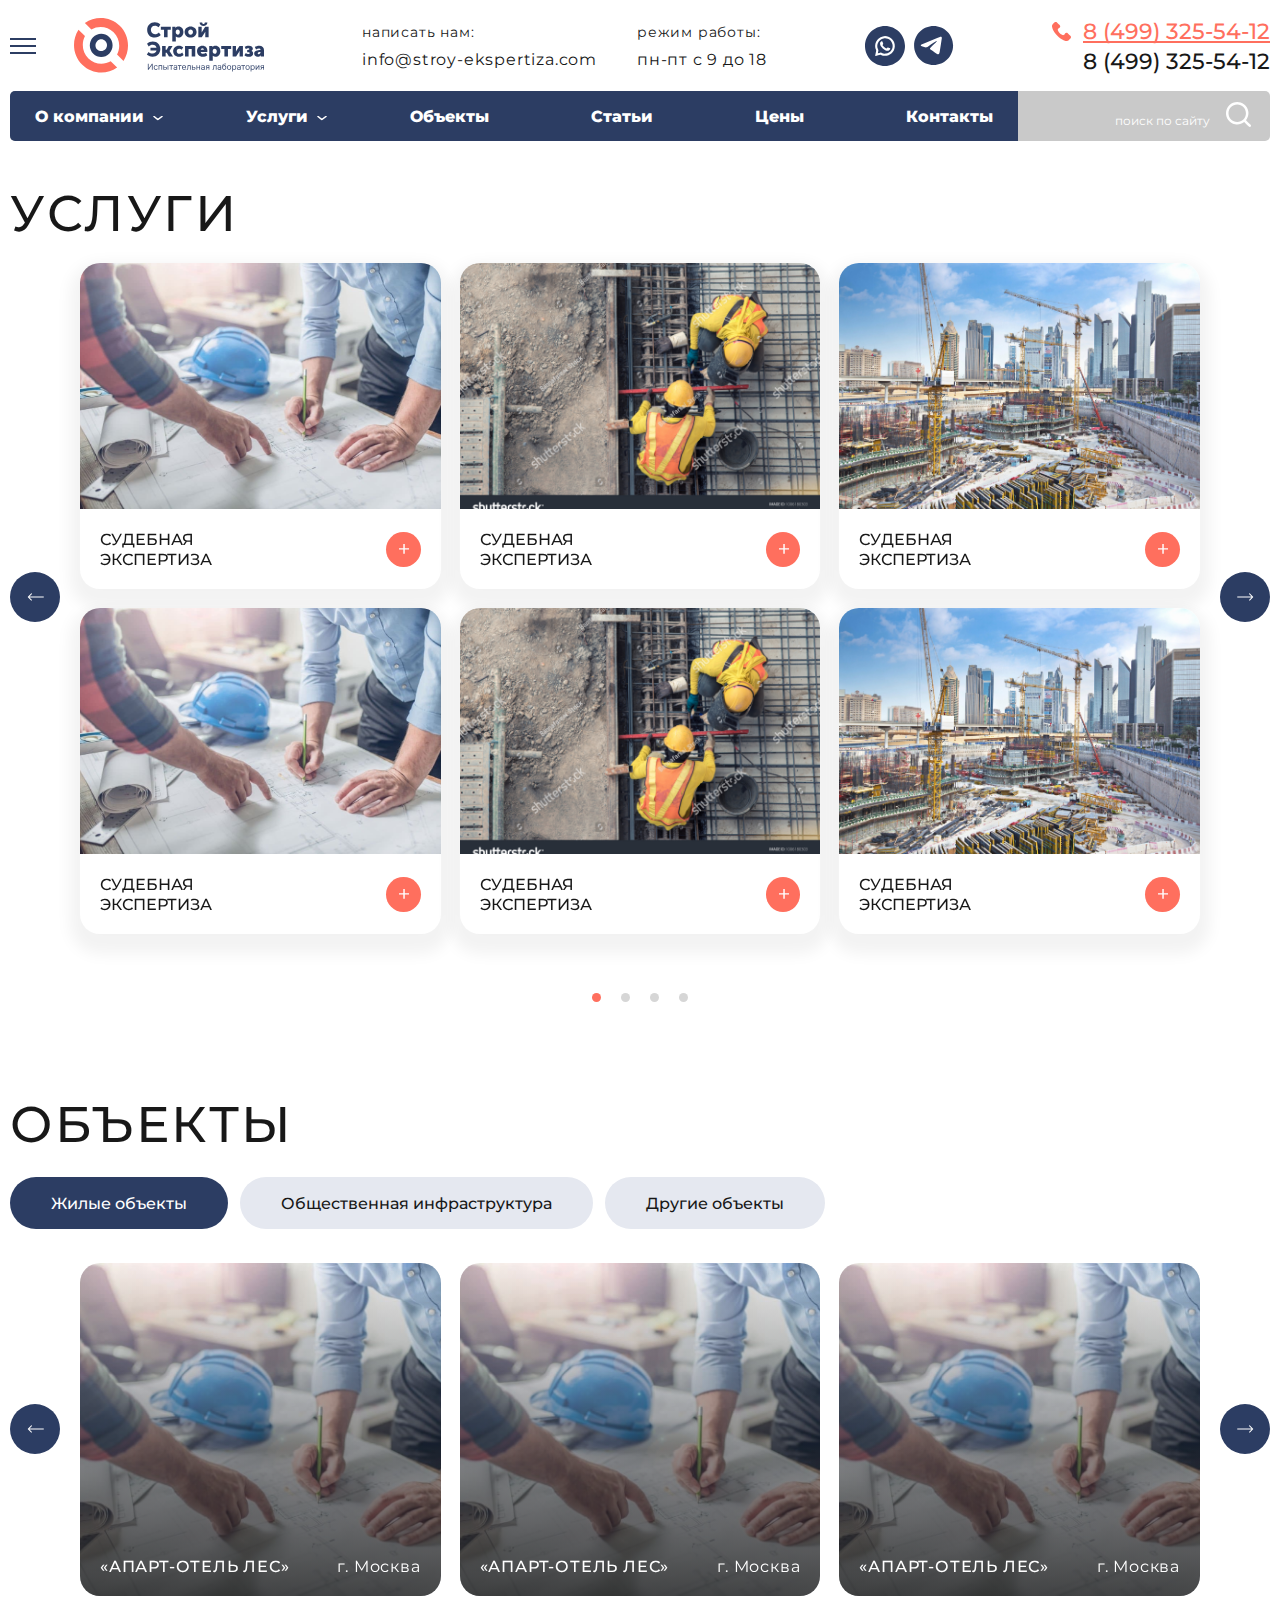
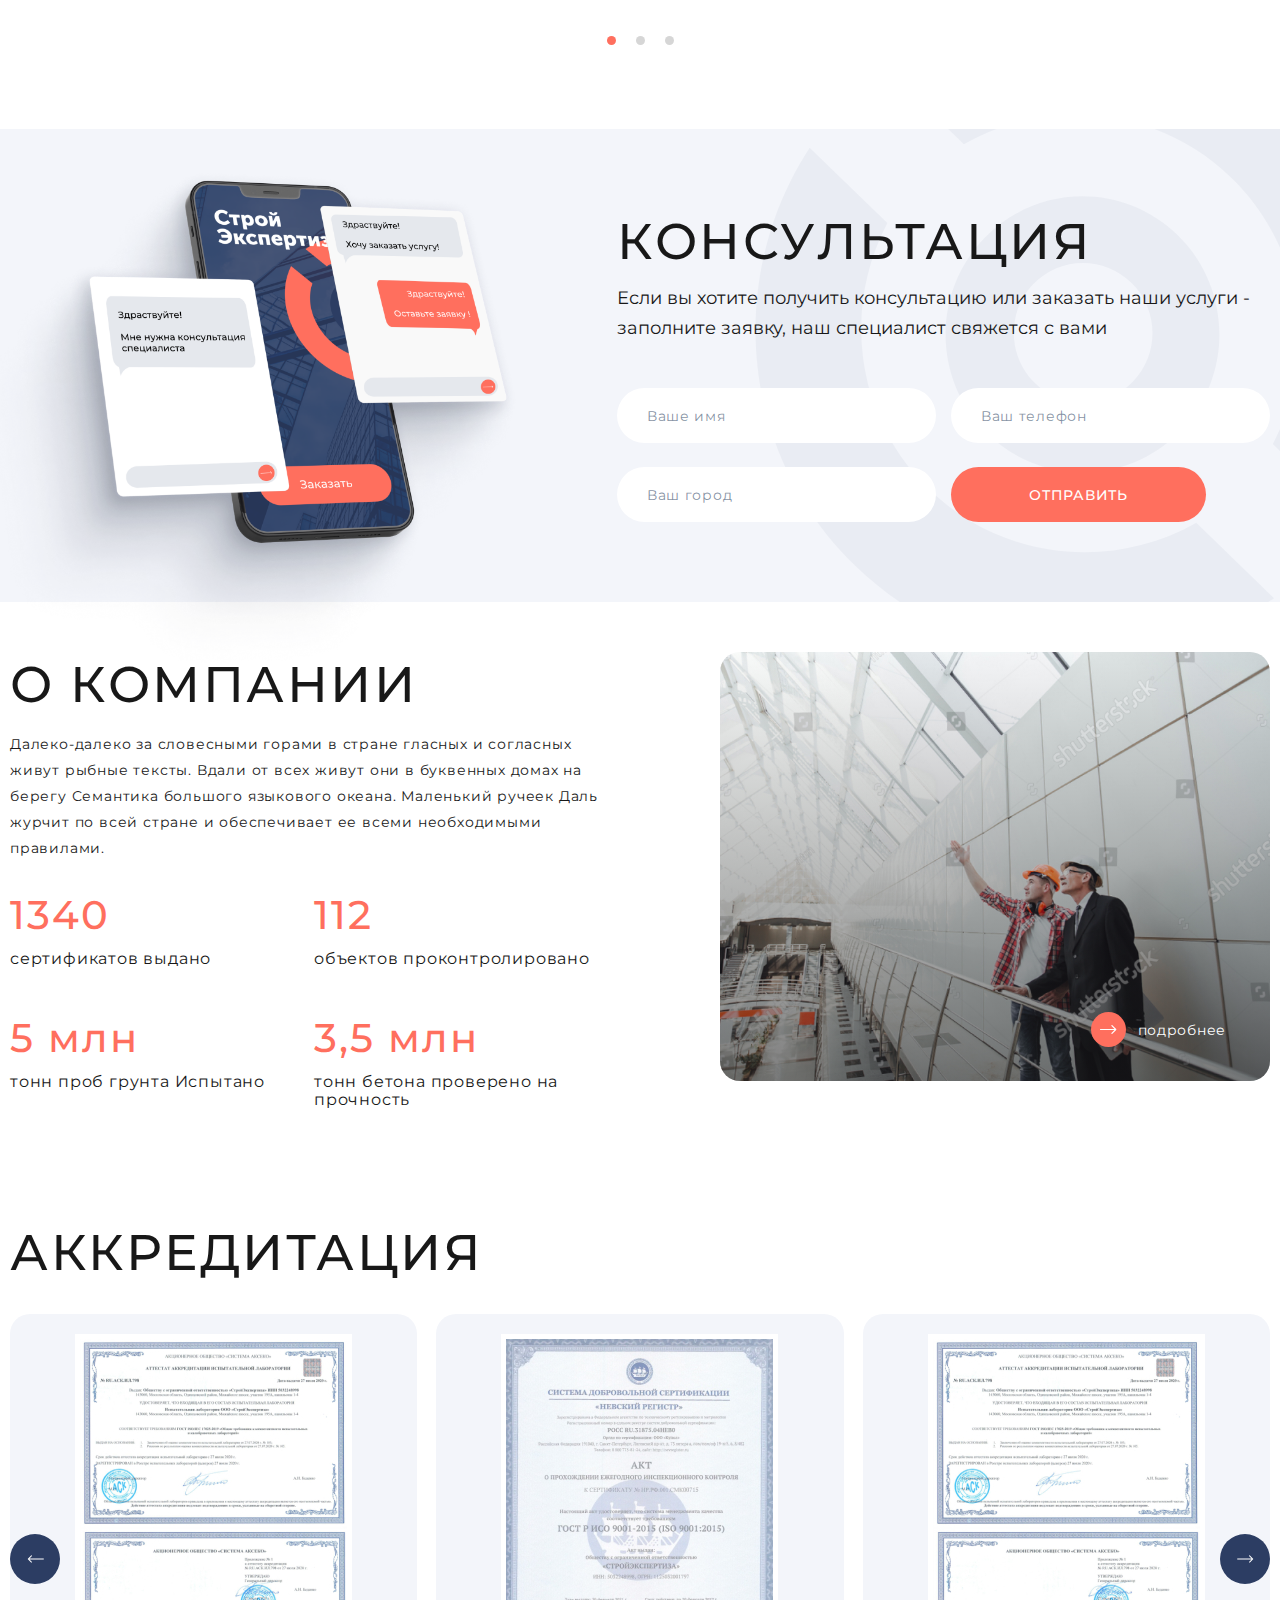
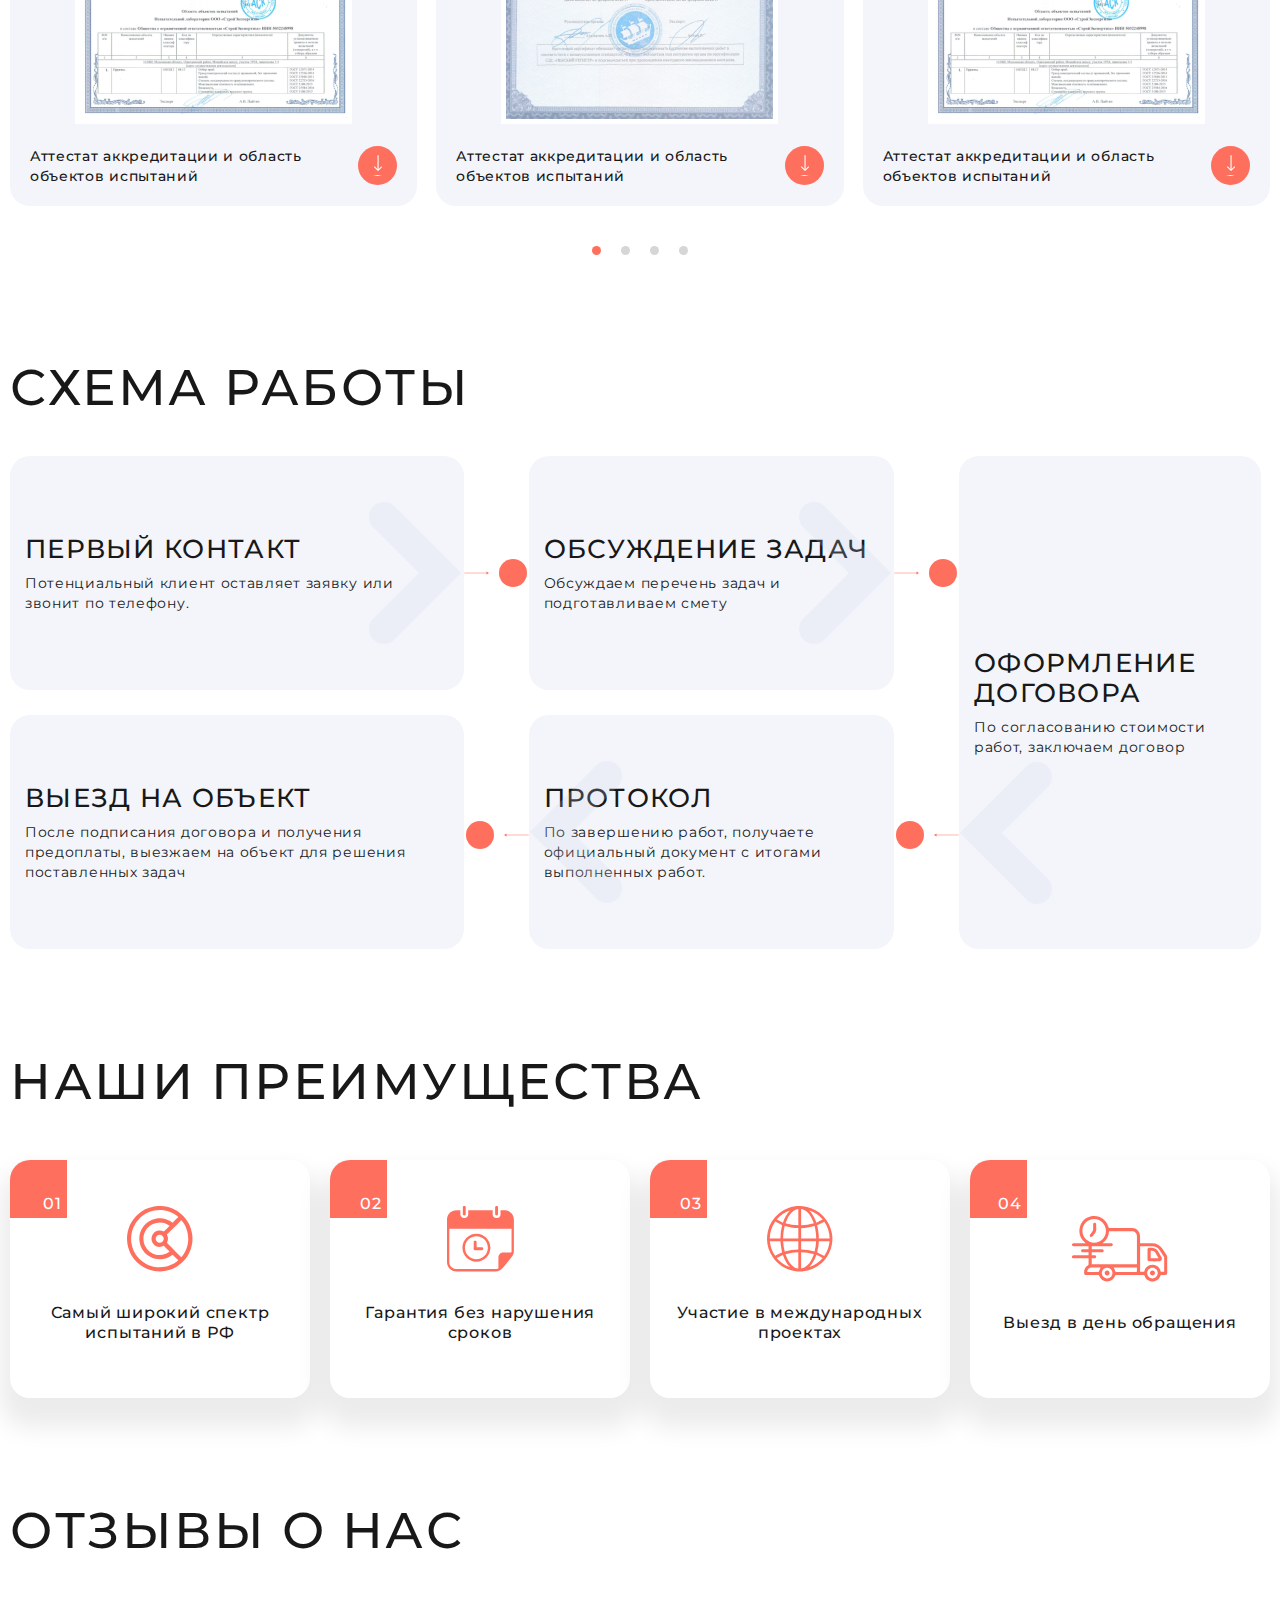
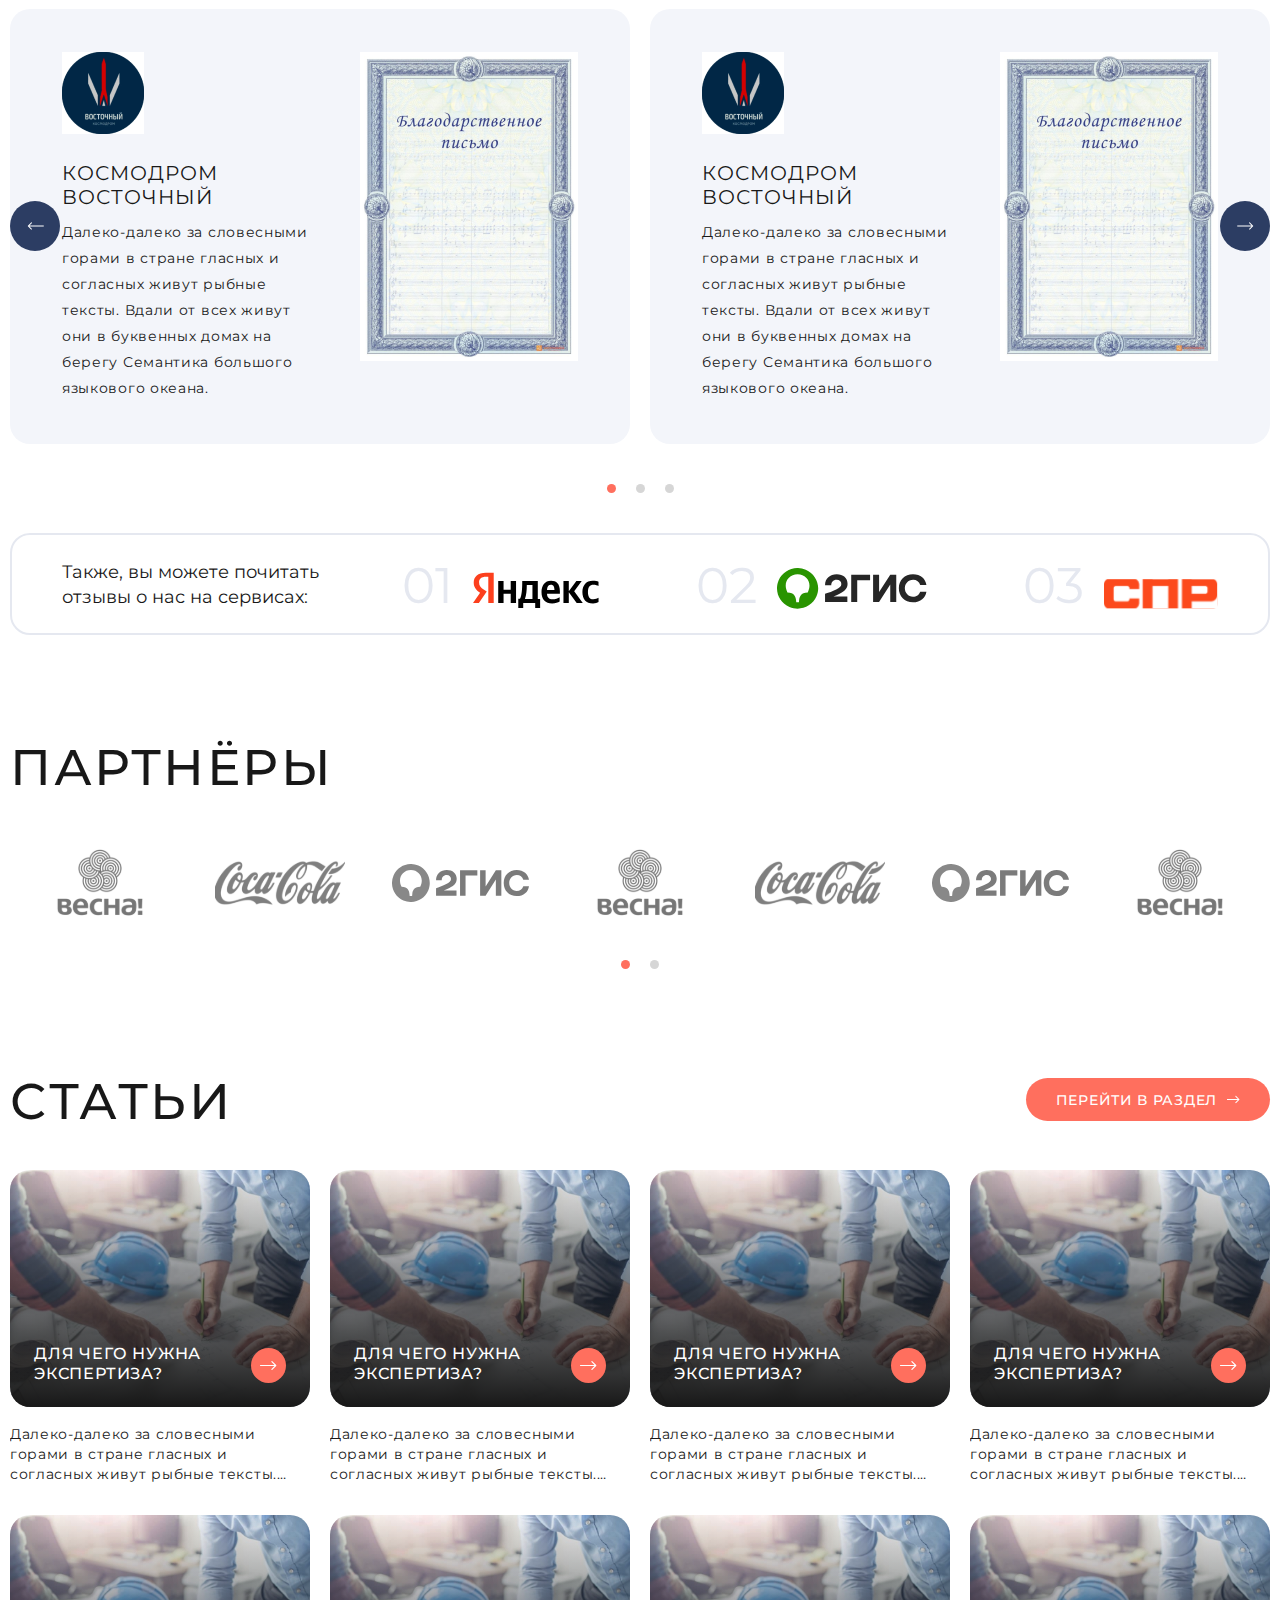
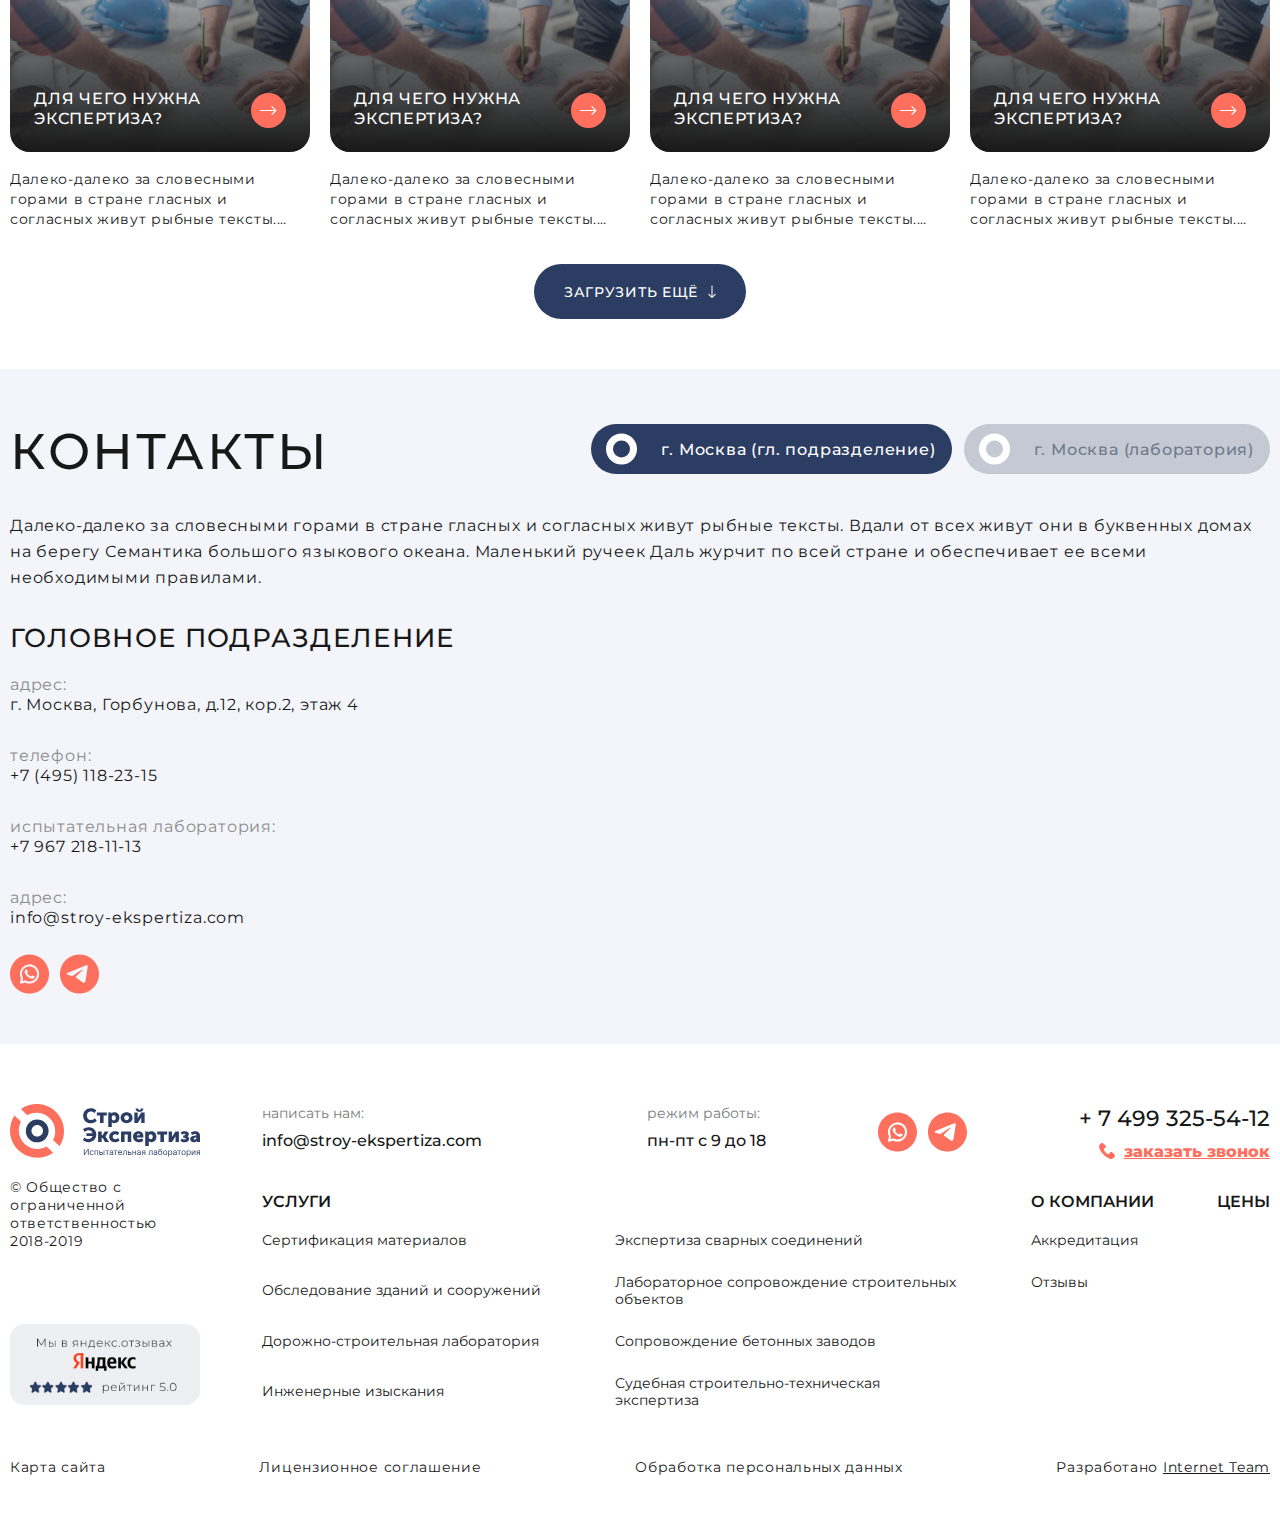
==== pages/index.html @ 5da0eb81 "first commit" ====
<!DOCTYPE html>
<html lang="ru">

<head>
    <meta charset="UTF-8" />
    <meta name="viewport" content="width=device-width, user-scalable=no, viewport-fit=cover" />
    <title>Главная</title>

    <link rel="apple-touch-icon" sizes="180x180" href="../../img/favicon/apple-touch-icon.png">
    <link rel="icon" type="image/png" sizes="32x32" href="../../img/favicon/favicon-32x32.png">
    <link rel="icon" type="image/png" sizes="16x16" href="../../img/favicon/favicon-16x16.png">
    <link rel="manifest" href="../../img/favicon/site.webmanifest">
    <meta name="msapplication-TileColor" content="#da532c">
    <meta name="theme-color" content="#ffffff">

    <link rel="stylesheet" type="text/css" href="../../fonts/stylesheet.css" />

    <link rel="stylesheet" type="text/css" href="../../libs/swiper/swiper-bundle.min.css" />
    <link rel="stylesheet" type="text/css" href="../../libs/selectric/selectric.css" />
    <link rel="stylesheet" type="text/css" href="../../libs/micromodal/micromodal.css" />
    <link rel="stylesheet" type="text/css" href="../../libs/fancybox/fancybox.css" />
    <link rel="stylesheet" type="text/css" href="../../libs/jquery-ui/jquery-ui.min.css" />
    <link rel="stylesheet" type="text/css" href="../../libs/range/ion.rangeSlider.min.css" />

    <link rel="stylesheet" type="text/css" href="../../css/style.css" />
</head>

<body>

    <div class="site-wrapper">
        <header class="header">
            <div class="container">
                <div class="header__top">
                    <button class="burger">
                        <span class="burger__line"></span>
                        <span class="burger__line"></span>
                        <span class="burger__line"></span>
                    </button>

                    <div class="logo">
                        <a href="/"></a>
                        <picture class="picture">
                            <img src="../img/svg/logo.svg" alt="" />
                        </picture>
                    </div>

                    <ul class="header-top__info">
                        <li>
                            <span class="header-top__title">написать нам:</span>
                            <a href="mailto:info@stroy-ekspertiza.com">info@stroy-ekspertiza.com</a>
                        </li>
                        <li>
                            <span class="header-top__title">режим работы:</span>
                            <span class="header-top__txt">пн-пт с 9 до 18</span>
                        </li>
                    </ul>

                    <ul class="social">
                        <li>
                            <a href="#" class="icon-custom icon-custom--whatsapp"></a>
                        </li>
                        <li>
                            <a href="#" class="icon-custom icon-custom--telegram"></a>
                        </li>
                    </ul>

                    <div class="phone-block">
                        <svg class="phone-block__icon" width="19" height="19" viewBox="0 0 19 19" fill="none"
                            xmlns="http://www.w3.org/2000/svg">
                            <path
                                d="M14.2847 18.9991C13.8161 18.8963 13.34 18.8185 12.8797 18.6852C11.9563 18.4186 11.0936 18.0034 10.2638 17.5238C7.85056 16.1286 5.79238 14.3103 3.96875 12.2171C2.83675 10.9172 1.84659 9.51833 1.07338 7.97361C0.576916 6.98161 0.184284 5.95165 0.0442906 4.84484C-0.0572281 4.04124 -0.0108725 3.25245 0.46798 2.5493C0.48884 2.51875 0.506455 2.48449 0.532414 2.45903C1.23285 1.76143 1.91335 1.04115 2.64252 0.374109C3.1872 -0.123976 4.15556 -0.111478 4.78971 0.33291C4.93063 0.431509 5.06552 0.542606 5.18744 0.663887C6.0084 1.47814 6.82796 2.2947 7.64289 3.11497C8.28028 3.75609 8.39756 4.63329 7.94977 5.36839C7.75044 5.69566 7.46952 5.92896 7.10656 6.0595C6.57718 6.24976 6.16739 6.5724 5.94442 7.10243C5.8035 7.43711 5.77847 7.7778 5.87211 8.13285C6.12892 9.10634 6.66479 9.92013 7.31794 10.6654C8.08281 11.538 8.95614 12.2777 10.0061 12.7887C10.446 13.0026 10.8998 13.1827 11.4093 13.1095C12.0462 13.0179 12.5227 12.705 12.8143 12.1212C12.9487 11.8528 13.0605 11.5574 13.2538 11.3371C13.8731 10.6321 14.949 10.5687 15.68 11.1616C15.7662 11.2315 15.8469 11.3088 15.9257 11.3875C16.7314 12.1911 17.5333 12.9984 18.3431 13.7983C18.6978 14.1488 18.9495 14.5427 18.9699 15.0565C18.9713 15.0857 18.9893 15.1139 19 15.1426C19 15.1796 19 15.2167 19 15.2537C18.9879 15.294 18.968 15.3333 18.9652 15.3745C18.9309 15.8444 18.7358 16.2439 18.4113 16.5753C17.8573 17.141 17.2918 17.6951 16.7327 18.2556C16.4801 18.5089 16.1932 18.7107 15.8511 18.819C15.6179 18.8926 15.3759 18.9403 15.1381 19C14.8544 18.9991 14.5698 18.9991 14.2847 18.9991Z"
                                fill="#FF6F5E" />
                        </svg>
                        <a href="tel:84993255412" class="phone-block__link">8 (499) 325-54-12</a>
                        <a href="tel:84993255412" class="phone-block__link">8 (499) 325-54-12</a>
                    </div>
                </div>
                <div class="header__bottom">
                    <nav class="menu">
                        <ul>
                            <li>
                                <a href="#" class="menu-link">О компании</a>
                                <ul class="menu-sub">
                                    <li><a href="#">Ссылка</a></li>
                                    <li><a href="#">Статьи</a></li>
                                    <li><a href="#">Объекты</a></li>
                                    <li><a href="#">Контакты</a></li>
                                </ul>
                            </li>
                            <li>
                                <a href="#" class="menu-link">Услуги</a>
                                <ul class="menu-sub">
                                    <li><a href="#">Ссылка</a></li>
                                    <li><a href="#">Статьи</a></li>
                                    <li><a href="#">Объекты</a></li>
                                    <li><a href="#">Контакты</a></li>
                                </ul>
                            </li>
                            <li><a href="#" class="menu-link">Объекты</a></li>
                            <li><a href="#" class="menu-link">Статьи</a></li>
                            <li><a href="#" class="menu-link">Цены</a></li>
                            <li><a href="#" class="menu-link">Контакты</a></li>
                        </ul>
                    </nav>

                    <div class="search-block">
                        <input type="text">
                        <label for="">поиск по сайту</label>
                        <button class="icon-search">
                            <svg width="25" height="25" viewBox="0 0 25 25" fill="none"
                                xmlns="http://www.w3.org/2000/svg">
                                <path
                                    d="M19.9991 18.2118C20.0834 18.2999 20.1536 18.3779 20.2285 18.4528C21.6876 19.9115 23.1514 21.3662 24.605 22.8303C25.3205 23.551 25.0201 24.707 24.0565 24.9567C23.5618 25.0846 23.1436 24.9223 22.7855 24.5627C21.3427 23.115 19.8954 21.672 18.4495 20.2274C18.3754 20.1533 18.2974 20.0831 18.2115 20.0019C15.4619 22.1033 12.39 22.8841 9.00674 22.218C6.21495 21.6681 3.96077 20.1985 2.24028 17.931C-1.10862 13.5184 -0.656847 7.25479 3.28662 3.30318C7.24568 -0.662458 13.4956 -1.11877 17.9634 2.26731C20.4681 4.16589 21.956 6.69551 22.3516 9.8195C22.7457 12.9287 21.9116 15.7219 19.9991 18.2118ZM19.9344 11.2243C19.9445 6.4264 16.0681 2.52082 11.2836 2.50834C6.41704 2.49586 2.49933 6.38428 2.50245 11.222C2.50635 16.0449 6.39676 19.9317 11.2227 19.9341C16.0557 19.9356 19.9242 16.0683 19.9344 11.2243Z"
                                    fill="white" />
                            </svg>
                        </button>
                    </div>

                </div>
            </div>
        </header>

        <main class="main">
            <section class="service-section">
                <div class="container">
                    <h2 class="caption caption--h2">услуги</h2>
                    <div class="slider-service swiper">
                        <div class="swiper-wrapper">
                            <div class="swiper-slide">
                                <div class="service-item">
                                    <picture class="picture">
                                        <a href="#"></a>
                                        <img src="../img/pic-service1.png" alt="" />
                                    </picture>
                                    <div class="service-item__info">
                                        <span class="service-item__text">судебная <br />
                                            экспертиза</span>

                                        <a href="#" class="service-item__link">
                                            <svg width="11" height="10" viewBox="0 0 11 10" fill="none"
                                                xmlns="http://www.w3.org/2000/svg">
                                                <path
                                                    d="M10.0443 5.59813H5.75951V9.79076H4.30821V5.59813H0.0234375V4.23898H4.30821V0.0233154H5.75951V4.23898H10.0443V5.59813Z"
                                                    fill="white" />
                                            </svg>
                                        </a>
                                    </div>
                                </div>
                            </div>
                            <div class="swiper-slide">
                                <div class="service-item">
                                    <picture class="picture">
                                        <a href="#"></a>
                                        <img src="../img/pic-service2.png" alt="" />
                                    </picture>
                                    <div class="service-item__info">
                                        <span class="service-item__text">судебная <br />
                                            экспертиза</span>

                                        <a href="#" class="service-item__link">
                                            <svg width="11" height="10" viewBox="0 0 11 10" fill="none"
                                                xmlns="http://www.w3.org/2000/svg">
                                                <path
                                                    d="M10.0443 5.59813H5.75951V9.79076H4.30821V5.59813H0.0234375V4.23898H4.30821V0.0233154H5.75951V4.23898H10.0443V5.59813Z"
                                                    fill="white" />
                                            </svg>
                                        </a>
                                    </div>
                                </div>
                            </div>
                            <div class="swiper-slide">
                                <div class="service-item">
                                    <picture class="picture">
                                        <a href="#"></a>
                                        <img src="../img/pic-service3.png" alt="" />
                                    </picture>
                                    <div class="service-item__info">
                                        <span class="service-item__text">судебная <br />
                                            экспертиза</span>

                                        <a href="#" class="service-item__link">
                                            <svg width="11" height="10" viewBox="0 0 11 10" fill="none"
                                                xmlns="http://www.w3.org/2000/svg">
                                                <path
                                                    d="M10.0443 5.59813H5.75951V9.79076H4.30821V5.59813H0.0234375V4.23898H4.30821V0.0233154H5.75951V4.23898H10.0443V5.59813Z"
                                                    fill="white" />
                                            </svg>
                                        </a>
                                    </div>
                                </div>
                            </div>
                            <div class="swiper-slide">
                                <div class="service-item">
                                    <picture class="picture">
                                        <a href="#"></a>
                                        <img src="../img/pic-service4.png" alt="" />
                                    </picture>
                                    <div class="service-item__info">
                                        <span class="service-item__text">судебная <br />
                                            экспертиза</span>

                                        <a href="#" class="service-item__link">
                                            <svg width="11" height="10" viewBox="0 0 11 10" fill="none"
                                                xmlns="http://www.w3.org/2000/svg">
                                                <path
                                                    d="M10.0443 5.59813H5.75951V9.79076H4.30821V5.59813H0.0234375V4.23898H4.30821V0.0233154H5.75951V4.23898H10.0443V5.59813Z"
                                                    fill="white" />
                                            </svg>
                                        </a>
                                    </div>
                                </div>
                            </div>
                            <div class="swiper-slide">
                                <div class="service-item">
                                    <picture class="picture">
                                        <a href="#"></a>
                                        <img src="../img/pic-service5.png" alt="" />
                                    </picture>
                                    <div class="service-item__info">
                                        <span class="service-item__text">судебная <br />
                                            экспертиза</span>

                                        <a href="#" class="service-item__link">
                                            <svg width="11" height="10" viewBox="0 0 11 10" fill="none"
                                                xmlns="http://www.w3.org/2000/svg">
                                                <path
                                                    d="M10.0443 5.59813H5.75951V9.79076H4.30821V5.59813H0.0234375V4.23898H4.30821V0.0233154H5.75951V4.23898H10.0443V5.59813Z"
                                                    fill="white" />
                                            </svg>
                                        </a>
                                    </div>
                                </div>
                            </div>
                            <div class="swiper-slide">
                                <div class="service-item">
                                    <picture class="picture">
                                        <a href="#"></a>
                                        <img src="../img/pic-service6.png" alt="" />
                                    </picture>
                                    <div class="service-item__info">
                                        <span class="service-item__text">судебная <br />
                                            экспертиза</span>

                                        <a href="#" class="service-item__link">
                                            <svg width="11" height="10" viewBox="0 0 11 10" fill="none"
                                                xmlns="http://www.w3.org/2000/svg">
                                                <path
                                                    d="M10.0443 5.59813H5.75951V9.79076H4.30821V5.59813H0.0234375V4.23898H4.30821V0.0233154H5.75951V4.23898H10.0443V5.59813Z"
                                                    fill="white" />
                                            </svg>
                                        </a>
                                    </div>
                                </div>
                            </div>

                            <div class="swiper-slide">
                                <div class="service-item">
                                    <picture class="picture">
                                        <a href="#"></a>
                                        <img src="../img/pic-service1.png" alt="" />
                                    </picture>
                                    <div class="service-item__info">
                                        <span class="service-item__text">судебная <br />
                                            экспертиза</span>

                                        <a href="#" class="service-item__link">
                                            <svg width="11" height="10" viewBox="0 0 11 10" fill="none"
                                                xmlns="http://www.w3.org/2000/svg">
                                                <path
                                                    d="M10.0443 5.59813H5.75951V9.79076H4.30821V5.59813H0.0234375V4.23898H4.30821V0.0233154H5.75951V4.23898H10.0443V5.59813Z"
                                                    fill="white" />
                                            </svg>
                                        </a>
                                    </div>
                                </div>
                            </div>
                            <div class="swiper-slide">
                                <div class="service-item">
                                    <picture class="picture">
                                        <a href="#"></a>
                                        <img src="../img/pic-service2.png" alt="" />
                                    </picture>
                                    <div class="service-item__info">
                                        <span class="service-item__text">судебная <br />
                                            экспертиза</span>

                                        <a href="#" class="service-item__link">
                                            <svg width="11" height="10" viewBox="0 0 11 10" fill="none"
                                                xmlns="http://www.w3.org/2000/svg">
                                                <path
                                                    d="M10.0443 5.59813H5.75951V9.79076H4.30821V5.59813H0.0234375V4.23898H4.30821V0.0233154H5.75951V4.23898H10.0443V5.59813Z"
                                                    fill="white" />
                                            </svg>
                                        </a>
                                    </div>
                                </div>
                            </div>
                            <div class="swiper-slide">
                                <div class="service-item">
                                    <picture class="picture">
                                        <a href="#"></a>
                                        <img src="../img/pic-service3.png" alt="" />
                                    </picture>
                                    <div class="service-item__info">
                                        <span class="service-item__text">судебная <br />
                                            экспертиза</span>

                                        <a href="#" class="service-item__link">
                                            <svg width="11" height="10" viewBox="0 0 11 10" fill="none"
                                                xmlns="http://www.w3.org/2000/svg">
                                                <path
                                                    d="M10.0443 5.59813H5.75951V9.79076H4.30821V5.59813H0.0234375V4.23898H4.30821V0.0233154H5.75951V4.23898H10.0443V5.59813Z"
                                                    fill="white" />
                                            </svg>
                                        </a>
                                    </div>
                                </div>
                            </div>
                            <div class="swiper-slide">
                                <div class="service-item">
                                    <picture class="picture">
                                        <a href="#"></a>
                                        <img src="../img/pic-service4.png" alt="" />
                                    </picture>
                                    <div class="service-item__info">
                                        <span class="service-item__text">судебная <br />
                                            экспертиза</span>

                                        <a href="#" class="service-item__link">
                                            <svg width="11" height="10" viewBox="0 0 11 10" fill="none"
                                                xmlns="http://www.w3.org/2000/svg">
                                                <path
                                                    d="M10.0443 5.59813H5.75951V9.79076H4.30821V5.59813H0.0234375V4.23898H4.30821V0.0233154H5.75951V4.23898H10.0443V5.59813Z"
                                                    fill="white" />
                                            </svg>
                                        </a>
                                    </div>
                                </div>
                            </div>
                            <div class="swiper-slide">
                                <div class="service-item">
                                    <picture class="picture">
                                        <a href="#"></a>
                                        <img src="../img/pic-service5.png" alt="" />
                                    </picture>
                                    <div class="service-item__info">
                                        <span class="service-item__text">судебная <br />
                                            экспертиза</span>

                                        <a href="#" class="service-item__link">
                                            <svg width="11" height="10" viewBox="0 0 11 10" fill="none"
                                                xmlns="http://www.w3.org/2000/svg">
                                                <path
                                                    d="M10.0443 5.59813H5.75951V9.79076H4.30821V5.59813H0.0234375V4.23898H4.30821V0.0233154H5.75951V4.23898H10.0443V5.59813Z"
                                                    fill="white" />
                                            </svg>
                                        </a>
                                    </div>
                                </div>
                            </div>
                            <div class="swiper-slide">
                                <div class="service-item">
                                    <picture class="picture">
                                        <a href="#"></a>
                                        <img src="../img/pic-service6.png" alt="" />
                                    </picture>
                                    <div class="service-item__info">
                                        <span class="service-item__text">судебная <br />
                                            экспертиза</span>

                                        <a href="#" class="service-item__link">
                                            <svg width="11" height="10" viewBox="0 0 11 10" fill="none"
                                                xmlns="http://www.w3.org/2000/svg">
                                                <path
                                                    d="M10.0443 5.59813H5.75951V9.79076H4.30821V5.59813H0.0234375V4.23898H4.30821V0.0233154H5.75951V4.23898H10.0443V5.59813Z"
                                                    fill="white" />
                                            </svg>
                                        </a>
                                    </div>
                                </div>
                            </div>
                        </div>
                        <div class="swiper-pagination"></div>

                        <button class="swiper-button-prev">
                            <svg width="17" height="8" viewBox="0 0 17 8" fill="none"
                                xmlns="http://www.w3.org/2000/svg">
                                <path
                                    d="M0.887995 4.35355C0.692734 4.15829 0.692734 3.84171 0.887995 3.64645L4.06998 0.464467C4.26524 0.269205 4.58182 0.269205 4.77708 0.464467C4.97234 0.659729 4.97234 0.976312 4.77708 1.17157L1.94866 4L4.77708 6.82843C4.97234 7.02369 4.97234 7.34027 4.77708 7.53553C4.58182 7.7308 4.26524 7.7308 4.06998 7.53554L0.887995 4.35355ZM16.7588 4.5L1.24155 4.5L1.24155 3.5L16.7588 3.5L16.7588 4.5Z"
                                    fill="white" />
                            </svg>
                        </button>
                        <button class="swiper-button-next">
                            <svg width="17" height="8" viewBox="0 0 17 8" fill="none"
                                xmlns="http://www.w3.org/2000/svg">
                                <path
                                    d="M16.112 4.35355C16.3073 4.15829 16.3073 3.84171 16.112 3.64645L12.93 0.464467C12.7348 0.269205 12.4182 0.269205 12.2229 0.464467C12.0277 0.659729 12.0277 0.976312 12.2229 1.17157L15.0513 4L12.2229 6.82843C12.0277 7.02369 12.0277 7.34027 12.2229 7.53553C12.4182 7.7308 12.7348 7.7308 12.93 7.53554L16.112 4.35355ZM0.241211 4.5L15.7585 4.5L15.7585 3.5L0.241211 3.5L0.241211 4.5Z"
                                    fill="white" />
                            </svg>
                        </button>
                    </div>
                </div>
            </section>

            <section class="objects-section">
                <div class="container">
                    <h2 class="caption caption--h2">объекты</h2>

                    <div class="tabs">
                        <ul class="tabs-links">
                            <li><a href="#tab1" class="tabs-link">Жилые объекты</a></li>
                            <li><a href="#tab2" class="tabs-link">Общественная инфраструктура</a></li>
                            <li><a href="#tab3" class="tabs-link">Другие объекты</a></li>
                        </ul>
                        <div class="tabs-body" id="tab1">
                            <div class="slider-objects swiper">
                                <div class="swiper-wrapper">
                                    <div class="swiper-slide">
                                        <div class="object-item">
                                            <div class="object-item__front">
                                                <picture class="picture">
                                                    <img src="../img/pic-service1.png" alt="" />
                                                </picture>
                                                <div class="object-item__info">
                                                    <span class="object-item__name">«апарт-отель лес»</span>
                                                    <span class="object-item__city">г. Москва</span>
                                                </div>
                                            </div>
                                            <div class="object-item__back">
                                                <div class="object-item__info">
                                                    <span class="object-item__name">«апарт-отель лес»</span>
                                                    <span class="object-item__city">г. Москва</span>
                                                </div>
                                                <div class="object-item__text">
                                                    <p>В 2015 году организовали лаборотаторный пост с шестью
                                                        специалистами
                                                        для оперативного контроля земляных и бетонных работ.
                                                    </p>
                                                </div>
                                                <a href="#" class="link-more">
                                                    <svg width="14" height="8" viewBox="0 0 14 8" fill="none"
                                                        xmlns="http://www.w3.org/2000/svg">
                                                        <path
                                                            d="M13.3536 4.35355C13.5488 4.15829 13.5488 3.84171 13.3536 3.64645L10.1716 0.464466C9.97631 0.269204 9.65973 0.269204 9.46447 0.464466C9.2692 0.659728 9.2692 0.976311 9.46447 1.17157L12.2929 4L9.46447 6.82843C9.2692 7.02369 9.2692 7.34027 9.46447 7.53553C9.65973 7.7308 9.97631 7.7308 10.1716 7.53553L13.3536 4.35355ZM0 4.5H13V3.5H0V4.5Z"
                                                            fill="white" />
                                                    </svg>
                                                    подробнее
                                                </a>
                                            </div>

                                        </div>
                                    </div>
                                    <div class="swiper-slide">
                                        <div class="object-item">
                                            <div class="object-item__front">
                                                <picture class="picture">
                                                    <img src="../img/pic-service1.png" alt="" />
                                                </picture>
                                                <div class="object-item__info">
                                                    <span class="object-item__name">«апарт-отель лес»</span>
                                                    <span class="object-item__city">г. Москва</span>
                                                </div>
                                            </div>
                                            <div class="object-item__back">
                                                <div class="object-item__info">
                                                    <span class="object-item__name">«апарт-отель лес»</span>
                                                    <span class="object-item__city">г. Москва</span>
                                                </div>
                                                <div class="object-item__text">
                                                    <p>В 2015 году организовали лаборотаторный пост с шестью
                                                        специалистами
                                                        для оперативного контроля земляных и бетонных работ.
                                                    </p>
                                                </div>
                                                <a href="#" class="link-more">
                                                    <svg width="14" height="8" viewBox="0 0 14 8" fill="none"
                                                        xmlns="http://www.w3.org/2000/svg">
                                                        <path
                                                            d="M13.3536 4.35355C13.5488 4.15829 13.5488 3.84171 13.3536 3.64645L10.1716 0.464466C9.97631 0.269204 9.65973 0.269204 9.46447 0.464466C9.2692 0.659728 9.2692 0.976311 9.46447 1.17157L12.2929 4L9.46447 6.82843C9.2692 7.02369 9.2692 7.34027 9.46447 7.53553C9.65973 7.7308 9.97631 7.7308 10.1716 7.53553L13.3536 4.35355ZM0 4.5H13V3.5H0V4.5Z"
                                                            fill="white" />
                                                    </svg>
                                                    подробнее
                                                </a>
                                            </div>

                                        </div>
                                    </div>
                                    <div class="swiper-slide">
                                        <div class="object-item">
                                            <div class="object-item__front">
                                                <picture class="picture">
                                                    <img src="../img/pic-service1.png" alt="" />
                                                </picture>
                                                <div class="object-item__info">
                                                    <span class="object-item__name">«апарт-отель лес»</span>
                                                    <span class="object-item__city">г. Москва</span>
                                                </div>
                                            </div>
                                            <div class="object-item__back">
                                                <div class="object-item__info">
                                                    <span class="object-item__name">«апарт-отель лес»</span>
                                                    <span class="object-item__city">г. Москва</span>
                                                </div>
                                                <div class="object-item__text">
                                                    <p>В 2015 году организовали лаборотаторный пост с шестью
                                                        специалистами
                                                        для оперативного контроля земляных и бетонных работ.
                                                    </p>
                                                </div>
                                                <a href="#" class="link-more">
                                                    <svg width="14" height="8" viewBox="0 0 14 8" fill="none"
                                                        xmlns="http://www.w3.org/2000/svg">
                                                        <path
                                                            d="M13.3536 4.35355C13.5488 4.15829 13.5488 3.84171 13.3536 3.64645L10.1716 0.464466C9.97631 0.269204 9.65973 0.269204 9.46447 0.464466C9.2692 0.659728 9.2692 0.976311 9.46447 1.17157L12.2929 4L9.46447 6.82843C9.2692 7.02369 9.2692 7.34027 9.46447 7.53553C9.65973 7.7308 9.97631 7.7308 10.1716 7.53553L13.3536 4.35355ZM0 4.5H13V3.5H0V4.5Z"
                                                            fill="white" />
                                                    </svg>
                                                    подробнее
                                                </a>
                                            </div>

                                        </div>
                                    </div>
                                    <div class="swiper-slide">
                                        <div class="object-item">
                                            <div class="object-item__front">
                                                <picture class="picture">
                                                    <img src="../img/pic-service1.png" alt="" />
                                                </picture>
                                                <div class="object-item__info">
                                                    <span class="object-item__name">«апарт-отель лес»</span>
                                                    <span class="object-item__city">г. Москва</span>
                                                </div>
                                            </div>
                                            <div class="object-item__back">
                                                <div class="object-item__info">
                                                    <span class="object-item__name">«апарт-отель лес»</span>
                                                    <span class="object-item__city">г. Москва</span>
                                                </div>
                                                <div class="object-item__text">
                                                    <p>В 2015 году организовали лаборотаторный пост с шестью
                                                        специалистами
                                                        для оперативного контроля земляных и бетонных работ.
                                                    </p>
                                                </div>
                                                <a href="#" class="link-more">
                                                    <svg width="14" height="8" viewBox="0 0 14 8" fill="none"
                                                        xmlns="http://www.w3.org/2000/svg">
                                                        <path
                                                            d="M13.3536 4.35355C13.5488 4.15829 13.5488 3.84171 13.3536 3.64645L10.1716 0.464466C9.97631 0.269204 9.65973 0.269204 9.46447 0.464466C9.2692 0.659728 9.2692 0.976311 9.46447 1.17157L12.2929 4L9.46447 6.82843C9.2692 7.02369 9.2692 7.34027 9.46447 7.53553C9.65973 7.7308 9.97631 7.7308 10.1716 7.53553L13.3536 4.35355ZM0 4.5H13V3.5H0V4.5Z"
                                                            fill="white" />
                                                    </svg>
                                                    подробнее
                                                </a>
                                            </div>

                                        </div>
                                    </div>
                                    <div class="swiper-slide">
                                        <div class="object-item">
                                            <div class="object-item__front">
                                                <picture class="picture">
                                                    <img src="../img/pic-service1.png" alt="" />
                                                </picture>
                                                <div class="object-item__info">
                                                    <span class="object-item__name">«апарт-отель лес»</span>
                                                    <span class="object-item__city">г. Москва</span>
                                                </div>
                                            </div>
                                            <div class="object-item__back">
                                                <div class="object-item__info">
                                                    <span class="object-item__name">«апарт-отель лес»</span>
                                                    <span class="object-item__city">г. Москва</span>
                                                </div>
                                                <div class="object-item__text">
                                                    <p>В 2015 году организовали лаборотаторный пост с шестью
                                                        специалистами
                                                        для оперативного контроля земляных и бетонных работ.
                                                    </p>
                                                </div>
                                                <a href="#" class="link-more">
                                                    <svg width="14" height="8" viewBox="0 0 14 8" fill="none"
                                                        xmlns="http://www.w3.org/2000/svg">
                                                        <path
                                                            d="M13.3536 4.35355C13.5488 4.15829 13.5488 3.84171 13.3536 3.64645L10.1716 0.464466C9.97631 0.269204 9.65973 0.269204 9.46447 0.464466C9.2692 0.659728 9.2692 0.976311 9.46447 1.17157L12.2929 4L9.46447 6.82843C9.2692 7.02369 9.2692 7.34027 9.46447 7.53553C9.65973 7.7308 9.97631 7.7308 10.1716 7.53553L13.3536 4.35355ZM0 4.5H13V3.5H0V4.5Z"
                                                            fill="white" />
                                                    </svg>
                                                    подробнее
                                                </a>
                                            </div>

                                        </div>
                                    </div>
                                </div>
                                <div class="swiper-pagination"></div>

                                <button class="swiper-button-prev">
                                    <svg width="17" height="8" viewBox="0 0 17 8" fill="none"
                                        xmlns="http://www.w3.org/2000/svg">
                                        <path
                                            d="M0.887995 4.35355C0.692734 4.15829 0.692734 3.84171 0.887995 3.64645L4.06998 0.464467C4.26524 0.269205 4.58182 0.269205 4.77708 0.464467C4.97234 0.659729 4.97234 0.976312 4.77708 1.17157L1.94866 4L4.77708 6.82843C4.97234 7.02369 4.97234 7.34027 4.77708 7.53553C4.58182 7.7308 4.26524 7.7308 4.06998 7.53554L0.887995 4.35355ZM16.7588 4.5L1.24155 4.5L1.24155 3.5L16.7588 3.5L16.7588 4.5Z"
                                            fill="white" />
                                    </svg>
                                </button>
                                <button class="swiper-button-next">
                                    <svg width="17" height="8" viewBox="0 0 17 8" fill="none"
                                        xmlns="http://www.w3.org/2000/svg">
                                        <path
                                            d="M16.112 4.35355C16.3073 4.15829 16.3073 3.84171 16.112 3.64645L12.93 0.464467C12.7348 0.269205 12.4182 0.269205 12.2229 0.464467C12.0277 0.659729 12.0277 0.976312 12.2229 1.17157L15.0513 4L12.2229 6.82843C12.0277 7.02369 12.0277 7.34027 12.2229 7.53553C12.4182 7.7308 12.7348 7.7308 12.93 7.53554L16.112 4.35355ZM0.241211 4.5L15.7585 4.5L15.7585 3.5L0.241211 3.5L0.241211 4.5Z"
                                            fill="white" />
                                    </svg>
                                </button>
                            </div>
                        </div>
                        <div class="tabs-body" id="tab2">
                            <div class="slider-objects swiper">
                                <div class="swiper-wrapper">
                                    <div class="swiper-slide">
                                        <div class="object-item">
                                            <div class="object-item__front">
                                                <picture class="picture">
                                                    <img src="../img/pic-service1.png" alt="" />
                                                </picture>
                                                <div class="object-item__info">
                                                    <span class="object-item__name">«апарт-отель лес»</span>
                                                    <span class="object-item__city">г. Москва</span>
                                                </div>
                                            </div>
                                            <div class="object-item__back">
                                                <div class="object-item__info">
                                                    <span class="object-item__name">«апарт-отель лес»</span>
                                                    <span class="object-item__city">г. Москва</span>
                                                </div>
                                                <div class="object-item__text">
                                                    <p>В 2015 году организовали лаборотаторный пост с шестью
                                                        специалистами
                                                        для оперативного контроля земляных и бетонных работ.
                                                    </p>
                                                </div>
                                                <a href="#" class="link-more">
                                                    <svg width="14" height="8" viewBox="0 0 14 8" fill="none"
                                                        xmlns="http://www.w3.org/2000/svg">
                                                        <path
                                                            d="M13.3536 4.35355C13.5488 4.15829 13.5488 3.84171 13.3536 3.64645L10.1716 0.464466C9.97631 0.269204 9.65973 0.269204 9.46447 0.464466C9.2692 0.659728 9.2692 0.976311 9.46447 1.17157L12.2929 4L9.46447 6.82843C9.2692 7.02369 9.2692 7.34027 9.46447 7.53553C9.65973 7.7308 9.97631 7.7308 10.1716 7.53553L13.3536 4.35355ZM0 4.5H13V3.5H0V4.5Z"
                                                            fill="white" />
                                                    </svg>
                                                    подробнее
                                                </a>
                                            </div>

                                        </div>
                                    </div>
                                    <div class="swiper-slide">
                                        <div class="object-item">
                                            <div class="object-item__front">
                                                <picture class="picture">
                                                    <img src="../img/pic-service1.png" alt="" />
                                                </picture>
                                                <div class="object-item__info">
                                                    <span class="object-item__name">«апарт-отель лес»</span>
                                                    <span class="object-item__city">г. Москва</span>
                                                </div>
                                            </div>
                                            <div class="object-item__back">
                                                <div class="object-item__info">
                                                    <span class="object-item__name">«апарт-отель лес»</span>
                                                    <span class="object-item__city">г. Москва</span>
                                                </div>
                                                <div class="object-item__text">
                                                    <p>В 2015 году организовали лаборотаторный пост с шестью
                                                        специалистами
                                                        для оперативного контроля земляных и бетонных работ.
                                                    </p>
                                                </div>
                                                <a href="#" class="link-more">
                                                    <svg width="14" height="8" viewBox="0 0 14 8" fill="none"
                                                        xmlns="http://www.w3.org/2000/svg">
                                                        <path
                                                            d="M13.3536 4.35355C13.5488 4.15829 13.5488 3.84171 13.3536 3.64645L10.1716 0.464466C9.97631 0.269204 9.65973 0.269204 9.46447 0.464466C9.2692 0.659728 9.2692 0.976311 9.46447 1.17157L12.2929 4L9.46447 6.82843C9.2692 7.02369 9.2692 7.34027 9.46447 7.53553C9.65973 7.7308 9.97631 7.7308 10.1716 7.53553L13.3536 4.35355ZM0 4.5H13V3.5H0V4.5Z"
                                                            fill="white" />
                                                    </svg>
                                                    подробнее
                                                </a>
                                            </div>

                                        </div>
                                    </div>
                                    <div class="swiper-slide">
                                        <div class="object-item">
                                            <div class="object-item__front">
                                                <picture class="picture">
                                                    <img src="../img/pic-service1.png" alt="" />
                                                </picture>
                                                <div class="object-item__info">
                                                    <span class="object-item__name">«апарт-отель лес»</span>
                                                    <span class="object-item__city">г. Москва</span>
                                                </div>
                                            </div>
                                            <div class="object-item__back">
                                                <div class="object-item__info">
                                                    <span class="object-item__name">«апарт-отель лес»</span>
                                                    <span class="object-item__city">г. Москва</span>
                                                </div>
                                                <div class="object-item__text">
                                                    <p>В 2015 году организовали лаборотаторный пост с шестью
                                                        специалистами
                                                        для оперативного контроля земляных и бетонных работ.
                                                    </p>
                                                </div>
                                                <a href="#" class="link-more">
                                                    <svg width="14" height="8" viewBox="0 0 14 8" fill="none"
                                                        xmlns="http://www.w3.org/2000/svg">
                                                        <path
                                                            d="M13.3536 4.35355C13.5488 4.15829 13.5488 3.84171 13.3536 3.64645L10.1716 0.464466C9.97631 0.269204 9.65973 0.269204 9.46447 0.464466C9.2692 0.659728 9.2692 0.976311 9.46447 1.17157L12.2929 4L9.46447 6.82843C9.2692 7.02369 9.2692 7.34027 9.46447 7.53553C9.65973 7.7308 9.97631 7.7308 10.1716 7.53553L13.3536 4.35355ZM0 4.5H13V3.5H0V4.5Z"
                                                            fill="white" />
                                                    </svg>
                                                    подробнее
                                                </a>
                                            </div>

                                        </div>
                                    </div>
                                    <div class="swiper-slide">
                                        <div class="object-item">
                                            <div class="object-item__front">
                                                <picture class="picture">
                                                    <img src="../img/pic-service1.png" alt="" />
                                                </picture>
                                                <div class="object-item__info">
                                                    <span class="object-item__name">«апарт-отель лес»</span>
                                                    <span class="object-item__city">г. Москва</span>
                                                </div>
                                            </div>
                                            <div class="object-item__back">
                                                <div class="object-item__info">
                                                    <span class="object-item__name">«апарт-отель лес»</span>
                                                    <span class="object-item__city">г. Москва</span>
                                                </div>
                                                <div class="object-item__text">
                                                    <p>В 2015 году организовали лаборотаторный пост с шестью
                                                        специалистами
                                                        для оперативного контроля земляных и бетонных работ.
                                                    </p>
                                                </div>
                                                <a href="#" class="link-more">
                                                    <svg width="14" height="8" viewBox="0 0 14 8" fill="none"
                                                        xmlns="http://www.w3.org/2000/svg">
                                                        <path
                                                            d="M13.3536 4.35355C13.5488 4.15829 13.5488 3.84171 13.3536 3.64645L10.1716 0.464466C9.97631 0.269204 9.65973 0.269204 9.46447 0.464466C9.2692 0.659728 9.2692 0.976311 9.46447 1.17157L12.2929 4L9.46447 6.82843C9.2692 7.02369 9.2692 7.34027 9.46447 7.53553C9.65973 7.7308 9.97631 7.7308 10.1716 7.53553L13.3536 4.35355ZM0 4.5H13V3.5H0V4.5Z"
                                                            fill="white" />
                                                    </svg>
                                                    подробнее
                                                </a>
                                            </div>

                                        </div>
                                    </div>
                                    <div class="swiper-slide">
                                        <div class="object-item">
                                            <div class="object-item__front">
                                                <picture class="picture">
                                                    <img src="../img/pic-service1.png" alt="" />
                                                </picture>
                                                <div class="object-item__info">
                                                    <span class="object-item__name">«апарт-отель лес»</span>
                                                    <span class="object-item__city">г. Москва</span>
                                                </div>
                                            </div>
                                            <div class="object-item__back">
                                                <div class="object-item__info">
                                                    <span class="object-item__name">«апарт-отель лес»</span>
                                                    <span class="object-item__city">г. Москва</span>
                                                </div>
                                                <div class="object-item__text">
                                                    <p>В 2015 году организовали лаборотаторный пост с шестью
                                                        специалистами
                                                        для оперативного контроля земляных и бетонных работ.
                                                    </p>
                                                </div>
                                                <a href="#" class="link-more">
                                                    <svg width="14" height="8" viewBox="0 0 14 8" fill="none"
                                                        xmlns="http://www.w3.org/2000/svg">
                                                        <path
                                                            d="M13.3536 4.35355C13.5488 4.15829 13.5488 3.84171 13.3536 3.64645L10.1716 0.464466C9.97631 0.269204 9.65973 0.269204 9.46447 0.464466C9.2692 0.659728 9.2692 0.976311 9.46447 1.17157L12.2929 4L9.46447 6.82843C9.2692 7.02369 9.2692 7.34027 9.46447 7.53553C9.65973 7.7308 9.97631 7.7308 10.1716 7.53553L13.3536 4.35355ZM0 4.5H13V3.5H0V4.5Z"
                                                            fill="white" />
                                                    </svg>
                                                    подробнее
                                                </a>
                                            </div>

                                        </div>
                                    </div>
                                </div>
                                <div class="swiper-pagination"></div>

                                <button class="swiper-button-prev">
                                    <svg width="17" height="8" viewBox="0 0 17 8" fill="none"
                                        xmlns="http://www.w3.org/2000/svg">
                                        <path
                                            d="M0.887995 4.35355C0.692734 4.15829 0.692734 3.84171 0.887995 3.64645L4.06998 0.464467C4.26524 0.269205 4.58182 0.269205 4.77708 0.464467C4.97234 0.659729 4.97234 0.976312 4.77708 1.17157L1.94866 4L4.77708 6.82843C4.97234 7.02369 4.97234 7.34027 4.77708 7.53553C4.58182 7.7308 4.26524 7.7308 4.06998 7.53554L0.887995 4.35355ZM16.7588 4.5L1.24155 4.5L1.24155 3.5L16.7588 3.5L16.7588 4.5Z"
                                            fill="white" />
                                    </svg>
                                </button>
                                <button class="swiper-button-next">
                                    <svg width="17" height="8" viewBox="0 0 17 8" fill="none"
                                        xmlns="http://www.w3.org/2000/svg">
                                        <path
                                            d="M16.112 4.35355C16.3073 4.15829 16.3073 3.84171 16.112 3.64645L12.93 0.464467C12.7348 0.269205 12.4182 0.269205 12.2229 0.464467C12.0277 0.659729 12.0277 0.976312 12.2229 1.17157L15.0513 4L12.2229 6.82843C12.0277 7.02369 12.0277 7.34027 12.2229 7.53553C12.4182 7.7308 12.7348 7.7308 12.93 7.53554L16.112 4.35355ZM0.241211 4.5L15.7585 4.5L15.7585 3.5L0.241211 3.5L0.241211 4.5Z"
                                            fill="white" />
                                    </svg>
                                </button>
                            </div>
                        </div>
                        <div class="tabs-body" id="tab3">
                            <div class="slider-objects swiper">
                                <div class="swiper-wrapper">
                                    <div class="swiper-slide">
                                        <div class="object-item">
                                            <div class="object-item__front">
                                                <picture class="picture">
                                                    <img src="../img/pic-service1.png" alt="" />
                                                </picture>
                                                <div class="object-item__info">
                                                    <span class="object-item__name">«апарт-отель лес»</span>
                                                    <span class="object-item__city">г. Москва</span>
                                                </div>
                                            </div>
                                            <div class="object-item__back">
                                                <div class="object-item__info">
                                                    <span class="object-item__name">«апарт-отель лес»</span>
                                                    <span class="object-item__city">г. Москва</span>
                                                </div>
                                                <div class="object-item__text">
                                                    <p>В 2015 году организовали лаборотаторный пост с шестью
                                                        специалистами
                                                        для оперативного контроля земляных и бетонных работ.
                                                    </p>
                                                </div>
                                                <a href="#" class="link-more">
                                                    <svg width="14" height="8" viewBox="0 0 14 8" fill="none"
                                                        xmlns="http://www.w3.org/2000/svg">
                                                        <path
                                                            d="M13.3536 4.35355C13.5488 4.15829 13.5488 3.84171 13.3536 3.64645L10.1716 0.464466C9.97631 0.269204 9.65973 0.269204 9.46447 0.464466C9.2692 0.659728 9.2692 0.976311 9.46447 1.17157L12.2929 4L9.46447 6.82843C9.2692 7.02369 9.2692 7.34027 9.46447 7.53553C9.65973 7.7308 9.97631 7.7308 10.1716 7.53553L13.3536 4.35355ZM0 4.5H13V3.5H0V4.5Z"
                                                            fill="white" />
                                                    </svg>
                                                    подробнее
                                                </a>
                                            </div>

                                        </div>
                                    </div>
                                    <div class="swiper-slide">
                                        <div class="object-item">
                                            <div class="object-item__front">
                                                <picture class="picture">
                                                    <img src="../img/pic-service1.png" alt="" />
                                                </picture>
                                                <div class="object-item__info">
                                                    <span class="object-item__name">«апарт-отель лес»</span>
                                                    <span class="object-item__city">г. Москва</span>
                                                </div>
                                            </div>
                                            <div class="object-item__back">
                                                <div class="object-item__info">
                                                    <span class="object-item__name">«апарт-отель лес»</span>
                                                    <span class="object-item__city">г. Москва</span>
                                                </div>
                                                <div class="object-item__text">
                                                    <p>В 2015 году организовали лаборотаторный пост с шестью
                                                        специалистами
                                                        для оперативного контроля земляных и бетонных работ.
                                                    </p>
                                                </div>
                                                <a href="#" class="link-more">
                                                    <svg width="14" height="8" viewBox="0 0 14 8" fill="none"
                                                        xmlns="http://www.w3.org/2000/svg">
                                                        <path
                                                            d="M13.3536 4.35355C13.5488 4.15829 13.5488 3.84171 13.3536 3.64645L10.1716 0.464466C9.97631 0.269204 9.65973 0.269204 9.46447 0.464466C9.2692 0.659728 9.2692 0.976311 9.46447 1.17157L12.2929 4L9.46447 6.82843C9.2692 7.02369 9.2692 7.34027 9.46447 7.53553C9.65973 7.7308 9.97631 7.7308 10.1716 7.53553L13.3536 4.35355ZM0 4.5H13V3.5H0V4.5Z"
                                                            fill="white" />
                                                    </svg>
                                                    подробнее
                                                </a>
                                            </div>

                                        </div>
                                    </div>
                                    <div class="swiper-slide">
                                        <div class="object-item">
                                            <div class="object-item__front">
                                                <picture class="picture">
                                                    <img src="../img/pic-service1.png" alt="" />
                                                </picture>
                                                <div class="object-item__info">
                                                    <span class="object-item__name">«апарт-отель лес»</span>
                                                    <span class="object-item__city">г. Москва</span>
                                                </div>
                                            </div>
                                            <div class="object-item__back">
                                                <div class="object-item__info">
                                                    <span class="object-item__name">«апарт-отель лес»</span>
                                                    <span class="object-item__city">г. Москва</span>
                                                </div>
                                                <div class="object-item__text">
                                                    <p>В 2015 году организовали лаборотаторный пост с шестью
                                                        специалистами
                                                        для оперативного контроля земляных и бетонных работ.
                                                    </p>
                                                </div>
                                                <a href="#" class="link-more">
                                                    <svg width="14" height="8" viewBox="0 0 14 8" fill="none"
                                                        xmlns="http://www.w3.org/2000/svg">
                                                        <path
                                                            d="M13.3536 4.35355C13.5488 4.15829 13.5488 3.84171 13.3536 3.64645L10.1716 0.464466C9.97631 0.269204 9.65973 0.269204 9.46447 0.464466C9.2692 0.659728 9.2692 0.976311 9.46447 1.17157L12.2929 4L9.46447 6.82843C9.2692 7.02369 9.2692 7.34027 9.46447 7.53553C9.65973 7.7308 9.97631 7.7308 10.1716 7.53553L13.3536 4.35355ZM0 4.5H13V3.5H0V4.5Z"
                                                            fill="white" />
                                                    </svg>
                                                    подробнее
                                                </a>
                                            </div>

                                        </div>
                                    </div>
                                    <div class="swiper-slide">
                                        <div class="object-item">
                                            <div class="object-item__front">
                                                <picture class="picture">
                                                    <img src="../img/pic-service1.png" alt="" />
                                                </picture>
                                                <div class="object-item__info">
                                                    <span class="object-item__name">«апарт-отель лес»</span>
                                                    <span class="object-item__city">г. Москва</span>
                                                </div>
                                            </div>
                                            <div class="object-item__back">
                                                <div class="object-item__info">
                                                    <span class="object-item__name">«апарт-отель лес»</span>
                                                    <span class="object-item__city">г. Москва</span>
                                                </div>
                                                <div class="object-item__text">
                                                    <p>В 2015 году организовали лаборотаторный пост с шестью
                                                        специалистами
                                                        для оперативного контроля земляных и бетонных работ.
                                                    </p>
                                                </div>
                                                <a href="#" class="link-more">
                                                    <svg width="14" height="8" viewBox="0 0 14 8" fill="none"
                                                        xmlns="http://www.w3.org/2000/svg">
                                                        <path
                                                            d="M13.3536 4.35355C13.5488 4.15829 13.5488 3.84171 13.3536 3.64645L10.1716 0.464466C9.97631 0.269204 9.65973 0.269204 9.46447 0.464466C9.2692 0.659728 9.2692 0.976311 9.46447 1.17157L12.2929 4L9.46447 6.82843C9.2692 7.02369 9.2692 7.34027 9.46447 7.53553C9.65973 7.7308 9.97631 7.7308 10.1716 7.53553L13.3536 4.35355ZM0 4.5H13V3.5H0V4.5Z"
                                                            fill="white" />
                                                    </svg>
                                                    подробнее
                                                </a>
                                            </div>

                                        </div>
                                    </div>
                                    <div class="swiper-slide">
                                        <div class="object-item">
                                            <div class="object-item__front">
                                                <picture class="picture">
                                                    <img src="../img/pic-service1.png" alt="" />
                                                </picture>
                                                <div class="object-item__info">
                                                    <span class="object-item__name">«апарт-отель лес»</span>
                                                    <span class="object-item__city">г. Москва</span>
                                                </div>
                                            </div>
                                            <div class="object-item__back">
                                                <div class="object-item__info">
                                                    <span class="object-item__name">«апарт-отель лес»</span>
                                                    <span class="object-item__city">г. Москва</span>
                                                </div>
                                                <div class="object-item__text">
                                                    <p>В 2015 году организовали лаборотаторный пост с шестью
                                                        специалистами
                                                        для оперативного контроля земляных и бетонных работ.
                                                    </p>
                                                </div>
                                                <a href="#" class="link-more">
                                                    <svg width="14" height="8" viewBox="0 0 14 8" fill="none"
                                                        xmlns="http://www.w3.org/2000/svg">
                                                        <path
                                                            d="M13.3536 4.35355C13.5488 4.15829 13.5488 3.84171 13.3536 3.64645L10.1716 0.464466C9.97631 0.269204 9.65973 0.269204 9.46447 0.464466C9.2692 0.659728 9.2692 0.976311 9.46447 1.17157L12.2929 4L9.46447 6.82843C9.2692 7.02369 9.2692 7.34027 9.46447 7.53553C9.65973 7.7308 9.97631 7.7308 10.1716 7.53553L13.3536 4.35355ZM0 4.5H13V3.5H0V4.5Z"
                                                            fill="white" />
                                                    </svg>
                                                    подробнее
                                                </a>
                                            </div>

                                        </div>
                                    </div>
                                </div>
                                <div class="swiper-pagination"></div>

                                <button class="swiper-button-prev">
                                    <svg width="17" height="8" viewBox="0 0 17 8" fill="none"
                                        xmlns="http://www.w3.org/2000/svg">
                                        <path
                                            d="M0.887995 4.35355C0.692734 4.15829 0.692734 3.84171 0.887995 3.64645L4.06998 0.464467C4.26524 0.269205 4.58182 0.269205 4.77708 0.464467C4.97234 0.659729 4.97234 0.976312 4.77708 1.17157L1.94866 4L4.77708 6.82843C4.97234 7.02369 4.97234 7.34027 4.77708 7.53553C4.58182 7.7308 4.26524 7.7308 4.06998 7.53554L0.887995 4.35355ZM16.7588 4.5L1.24155 4.5L1.24155 3.5L16.7588 3.5L16.7588 4.5Z"
                                            fill="white" />
                                    </svg>
                                </button>
                                <button class="swiper-button-next">
                                    <svg width="17" height="8" viewBox="0 0 17 8" fill="none"
                                        xmlns="http://www.w3.org/2000/svg">
                                        <path
                                            d="M16.112 4.35355C16.3073 4.15829 16.3073 3.84171 16.112 3.64645L12.93 0.464467C12.7348 0.269205 12.4182 0.269205 12.2229 0.464467C12.0277 0.659729 12.0277 0.976312 12.2229 1.17157L15.0513 4L12.2229 6.82843C12.0277 7.02369 12.0277 7.34027 12.2229 7.53553C12.4182 7.7308 12.7348 7.7308 12.93 7.53554L16.112 4.35355ZM0.241211 4.5L15.7585 4.5L15.7585 3.5L0.241211 3.5L0.241211 4.5Z"
                                            fill="white" />
                                    </svg>
                                </button>
                            </div>
                        </div>
                    </div>
                </div>
            </section>

            <section class="squeeze-section">
                <div class="container">
                    <div class="squeeze">
                        <picture class="picture">
                            <img src="../img/pic-sqezy1.png" alt="" />
                        </picture>
                        <div class="squeeze__content">
                            <h2 class="caption caption--h2">консультация</h2>
                            <p>Если вы хотите получить консультацию или заказать наши услуги -
                                заполните заявку, наш специалист свяжется с вами</p>

                            <div class="input-list">
                                <div class="input-item">
                                    <input type="text" placeholder="Ваше имя">
                                </div>
                                <div class="input-item">
                                    <input type="text" placeholder="Ваш телефон" class="phone-input">
                                </div>
                                <div class="input-item">
                                    <input type="text" placeholder="Ваш город">
                                </div>
                                <button type="submit" class="btn btn--site">ОТПРАВИТЬ</button>
                            </div>
                        </div>
                    </div>
                </div>
            </section>

            <section class="about-section">
                <div class="container">
                    <div class="about-block">
                        <div class="about-block__left">
                            <h2 class="caption caption--h2">о компании</h2>
                            <p>Далеко-далеко за словесными горами в стране гласных
                                и согласных живут рыбные тексты. Вдали от всех живут они
                                в буквенных домах на берегу Семантика большого языкового океана. Маленький ручеек Даль
                                журчит по всей стране
                                и обеспечивает ее всеми необходимыми правилами. </p>
                            <ul class="advantages">
                                <li>
                                    <span class="advantages__title">1340</span>
                                    <span class="advantages__text">сертификатов
                                        выдано</span>
                                </li>
                                <li>
                                    <span class="advantages__title">112</span>
                                    <span class="advantages__text">объектов
                                        проконтролировано</span>
                                </li>
                                <li>
                                    <span class="advantages__title">5 млн</span>
                                    <span class="advantages__text">тонн проб
                                        грунта Испытано</span>
                                </li>
                                <li>
                                    <span class="advantages__title">3,5 млн</span>
                                    <span class="advantages__text">тонн бетона проверено
                                        на прочность</span>
                                </li>
                            </ul>
                        </div>
                        <div class="about-block__right">
                            <picture class="picture">
                                <a href="#" class="link-more">
                                    <svg width="14" height="8" viewBox="0 0 14 8" fill="none"
                                        xmlns="http://www.w3.org/2000/svg">
                                        <path
                                            d="M13.3536 4.35355C13.5488 4.15829 13.5488 3.84171 13.3536 3.64645L10.1716 0.464466C9.97631 0.269204 9.65973 0.269204 9.46447 0.464466C9.2692 0.659728 9.2692 0.976311 9.46447 1.17157L12.2929 4L9.46447 6.82843C9.2692 7.02369 9.2692 7.34027 9.46447 7.53553C9.65973 7.7308 9.97631 7.7308 10.1716 7.53553L13.3536 4.35355ZM0 4.5H13V3.5H0V4.5Z"
                                            fill="white" />
                                    </svg>
                                    подробнее
                                </a>
                                <img src="../img/pic-about1.jpg" alt="" />
                            </picture>
                        </div>
                    </div>
                </div>
            </section>

            <section class="documents-section">
                <div class="container">
                    <h2 class="caption caption--h2">аккредитация</h2>

                    <div class="slider-docs swiper">
                        <div class="swiper-wrapper">
                            <div class="swiper-slide">
                                <div class="docs-block">
                                    <picture class="picture">
                                        <a href="../img/doc1.jpg" data-fancybox="documents"></a>
                                        <img src="../img/doc1.jpg" alt="" />
                                    </picture>
                                    <div class="docs-block__info">
                                        <span class="docs-block__txt">Аттестат аккредитации
                                            и область объектов испытаний</span>
                                        <a href="#" class="link-download">
                                            <svg width="15" height="19" viewBox="0 0 15 19" fill="none"
                                                xmlns="http://www.w3.org/2000/svg">
                                                <path
                                                    d="M7.64645 14.3536C7.84171 14.5488 8.15829 14.5488 8.35355 14.3536L11.5355 11.1716C11.7308 10.9763 11.7308 10.6597 11.5355 10.4645C11.3403 10.2692 11.0237 10.2692 10.8284 10.4645L8 13.2929L5.17157 10.4645C4.97631 10.2692 4.65973 10.2692 4.46447 10.4645C4.2692 10.6597 4.2692 10.9763 4.46447 11.1716L7.64645 14.3536ZM7.5 2.18557e-08L7.5 14L8.5 14L8.5 -2.18557e-08L7.5 2.18557e-08Z"
                                                    fill="white" />
                                                <line y1="18.5" x2="15" y2="18.5" stroke="white" />
                                            </svg>
                                        </a>
                                    </div>
                                </div>
                            </div>
                            <div class="swiper-slide">
                                <div class="docs-block">
                                    <picture class="picture">
                                        <a href="../img/doc2.jpg" data-fancybox="documents"></a>
                                        <img src="../img/doc2.jpg" alt="" />
                                    </picture>
                                    <div class="docs-block__info">
                                        <span class="docs-block__txt">Аттестат аккредитации
                                            и область объектов испытаний</span>
                                        <a href="#" class="link-download">
                                            <svg width="15" height="19" viewBox="0 0 15 19" fill="none"
                                                xmlns="http://www.w3.org/2000/svg">
                                                <path
                                                    d="M7.64645 14.3536C7.84171 14.5488 8.15829 14.5488 8.35355 14.3536L11.5355 11.1716C11.7308 10.9763 11.7308 10.6597 11.5355 10.4645C11.3403 10.2692 11.0237 10.2692 10.8284 10.4645L8 13.2929L5.17157 10.4645C4.97631 10.2692 4.65973 10.2692 4.46447 10.4645C4.2692 10.6597 4.2692 10.9763 4.46447 11.1716L7.64645 14.3536ZM7.5 2.18557e-08L7.5 14L8.5 14L8.5 -2.18557e-08L7.5 2.18557e-08Z"
                                                    fill="white" />
                                                <line y1="18.5" x2="15" y2="18.5" stroke="white" />
                                            </svg>
                                        </a>
                                    </div>
                                </div>
                            </div>
                            <div class="swiper-slide">
                                <div class="docs-block">
                                    <picture class="picture">
                                        <a href="../img/doc1.jpg" data-fancybox="documents"></a>
                                        <img src="../img/doc1.jpg" alt="" />
                                    </picture>
                                    <div class="docs-block__info">
                                        <span class="docs-block__txt">Аттестат аккредитации
                                            и область объектов испытаний</span>
                                        <a href="#" class="link-download">
                                            <svg width="15" height="19" viewBox="0 0 15 19" fill="none"
                                                xmlns="http://www.w3.org/2000/svg">
                                                <path
                                                    d="M7.64645 14.3536C7.84171 14.5488 8.15829 14.5488 8.35355 14.3536L11.5355 11.1716C11.7308 10.9763 11.7308 10.6597 11.5355 10.4645C11.3403 10.2692 11.0237 10.2692 10.8284 10.4645L8 13.2929L5.17157 10.4645C4.97631 10.2692 4.65973 10.2692 4.46447 10.4645C4.2692 10.6597 4.2692 10.9763 4.46447 11.1716L7.64645 14.3536ZM7.5 2.18557e-08L7.5 14L8.5 14L8.5 -2.18557e-08L7.5 2.18557e-08Z"
                                                    fill="white" />
                                                <line y1="18.5" x2="15" y2="18.5" stroke="white" />
                                            </svg>
                                        </a>
                                    </div>
                                </div>
                            </div>
                            <div class="swiper-slide">
                                <div class="docs-block">
                                    <picture class="picture">
                                        <a href="../img/doc2.jpg" data-fancybox="documents"></a>
                                        <img src="../img/doc2.jpg" alt="" />
                                    </picture>
                                    <div class="docs-block__info">
                                        <span class="docs-block__txt">Аттестат аккредитации
                                            и область объектов испытаний</span>
                                        <a href="#" class="link-download">
                                            <svg width="15" height="19" viewBox="0 0 15 19" fill="none"
                                                xmlns="http://www.w3.org/2000/svg">
                                                <path
                                                    d="M7.64645 14.3536C7.84171 14.5488 8.15829 14.5488 8.35355 14.3536L11.5355 11.1716C11.7308 10.9763 11.7308 10.6597 11.5355 10.4645C11.3403 10.2692 11.0237 10.2692 10.8284 10.4645L8 13.2929L5.17157 10.4645C4.97631 10.2692 4.65973 10.2692 4.46447 10.4645C4.2692 10.6597 4.2692 10.9763 4.46447 11.1716L7.64645 14.3536ZM7.5 2.18557e-08L7.5 14L8.5 14L8.5 -2.18557e-08L7.5 2.18557e-08Z"
                                                    fill="white" />
                                                <line y1="18.5" x2="15" y2="18.5" stroke="white" />
                                            </svg>
                                        </a>
                                    </div>
                                </div>
                            </div>
                            <div class="swiper-slide">
                                <div class="docs-block">
                                    <picture class="picture">
                                        <a href="../img/doc1.jpg" data-fancybox="documents"></a>
                                        <img src="../img/doc1.jpg" alt="" />
                                    </picture>
                                    <div class="docs-block__info">
                                        <span class="docs-block__txt">Аттестат аккредитации
                                            и область объектов испытаний</span>
                                        <a href="#" class="link-download">
                                            <svg width="15" height="19" viewBox="0 0 15 19" fill="none"
                                                xmlns="http://www.w3.org/2000/svg">
                                                <path
                                                    d="M7.64645 14.3536C7.84171 14.5488 8.15829 14.5488 8.35355 14.3536L11.5355 11.1716C11.7308 10.9763 11.7308 10.6597 11.5355 10.4645C11.3403 10.2692 11.0237 10.2692 10.8284 10.4645L8 13.2929L5.17157 10.4645C4.97631 10.2692 4.65973 10.2692 4.46447 10.4645C4.2692 10.6597 4.2692 10.9763 4.46447 11.1716L7.64645 14.3536ZM7.5 2.18557e-08L7.5 14L8.5 14L8.5 -2.18557e-08L7.5 2.18557e-08Z"
                                                    fill="white" />
                                                <line y1="18.5" x2="15" y2="18.5" stroke="white" />
                                            </svg>
                                        </a>
                                    </div>
                                </div>
                            </div>
                            <div class="swiper-slide">
                                <div class="docs-block">
                                    <picture class="picture">
                                        <a href="../img/doc2.jpg" data-fancybox="documents"></a>
                                        <img src="../img/doc2.jpg" alt="" />
                                    </picture>
                                    <div class="docs-block__info">
                                        <span class="docs-block__txt">Аттестат аккредитации
                                            и область объектов испытаний</span>
                                        <a href="#" class="link-download">
                                            <svg width="15" height="19" viewBox="0 0 15 19" fill="none"
                                                xmlns="http://www.w3.org/2000/svg">
                                                <path
                                                    d="M7.64645 14.3536C7.84171 14.5488 8.15829 14.5488 8.35355 14.3536L11.5355 11.1716C11.7308 10.9763 11.7308 10.6597 11.5355 10.4645C11.3403 10.2692 11.0237 10.2692 10.8284 10.4645L8 13.2929L5.17157 10.4645C4.97631 10.2692 4.65973 10.2692 4.46447 10.4645C4.2692 10.6597 4.2692 10.9763 4.46447 11.1716L7.64645 14.3536ZM7.5 2.18557e-08L7.5 14L8.5 14L8.5 -2.18557e-08L7.5 2.18557e-08Z"
                                                    fill="white" />
                                                <line y1="18.5" x2="15" y2="18.5" stroke="white" />
                                            </svg>
                                        </a>
                                    </div>
                                </div>
                            </div>
                        </div>
                        <div class="swiper-pagination"></div>
                        <button class="swiper-button-prev">
                            <svg width="17" height="8" viewBox="0 0 17 8" fill="none"
                                xmlns="http://www.w3.org/2000/svg">
                                <path
                                    d="M0.887995 4.35355C0.692734 4.15829 0.692734 3.84171 0.887995 3.64645L4.06998 0.464467C4.26524 0.269205 4.58182 0.269205 4.77708 0.464467C4.97234 0.659729 4.97234 0.976312 4.77708 1.17157L1.94866 4L4.77708 6.82843C4.97234 7.02369 4.97234 7.34027 4.77708 7.53553C4.58182 7.7308 4.26524 7.7308 4.06998 7.53554L0.887995 4.35355ZM16.7588 4.5L1.24155 4.5L1.24155 3.5L16.7588 3.5L16.7588 4.5Z"
                                    fill="white" />
                            </svg>
                        </button>
                        <button class="swiper-button-next">
                            <svg width="17" height="8" viewBox="0 0 17 8" fill="none"
                                xmlns="http://www.w3.org/2000/svg">
                                <path
                                    d="M16.112 4.35355C16.3073 4.15829 16.3073 3.84171 16.112 3.64645L12.93 0.464467C12.7348 0.269205 12.4182 0.269205 12.2229 0.464467C12.0277 0.659729 12.0277 0.976312 12.2229 1.17157L15.0513 4L12.2229 6.82843C12.0277 7.02369 12.0277 7.34027 12.2229 7.53553C12.4182 7.7308 12.7348 7.7308 12.93 7.53554L16.112 4.35355ZM0.241211 4.5L15.7585 4.5L15.7585 3.5L0.241211 3.5L0.241211 4.5Z"
                                    fill="white" />
                            </svg>
                        </button>
                    </div>
                </div>
            </section>

            <section class="scheme-section">
                <div class="container">
                    <h2 class="caption caption--h2">СХЕМА РАБОТЫ</h2>
                    <div class="scheme-section__content">
                        <div class="scheme-list">
                            <div class="scheme-item step1">
                                <span class="caption caption--h3">Первый контакт</span>
                                <p>Потенциальный клиент оставляет заявку или звонит по телефону.</p>
                                <div class="arrow">
                                    <svg width="50" height="6" viewBox="0 0 50 6" fill="none"
                                        xmlns="http://www.w3.org/2000/svg">
                                        <path
                                            d="M1 2.5C0.723858 2.5 0.5 2.72386 0.5 3C0.5 3.27614 0.723858 3.5 1 3.5L1 2.5ZM50 3L45 0.113252L45 5.88676L50 3ZM1 3.5L45.5 3.5L45.5 2.5L1 2.5L1 3.5Z"
                                            fill="#FF6F5E" />
                                    </svg>

                                    <div class="circle"></div>

                                </div>
                            </div>
                            <div class="scheme-item step2">
                                <span class="caption caption--h3">Обсуждение задач</span>
                                <p>Обсуждаем перечень задач и подготавливаем смету</p>

                                <div class="arrow">
                                    <svg width="50" height="6" viewBox="0 0 50 6" fill="none"
                                        xmlns="http://www.w3.org/2000/svg">
                                        <path
                                            d="M1 2.5C0.723858 2.5 0.5 2.72386 0.5 3C0.5 3.27614 0.723858 3.5 1 3.5L1 2.5ZM50 3L45 0.113252L45 5.88676L50 3ZM1 3.5L45.5 3.5L45.5 2.5L1 2.5L1 3.5Z"
                                            fill="#FF6F5E" />
                                    </svg>

                                    <div class="circle"></div>

                                </div>
                            </div>
                            <div class="scheme-item step3">
                                <span class="caption caption--h3">Оформление
                                    договора</span>
                                <p>По согласованию стоимости работ, заключаем договор</p>

                                <div class="arrow">
                                    <svg width="50" height="6" viewBox="0 0 50 6" fill="none"
                                        xmlns="http://www.w3.org/2000/svg">
                                        <path
                                            d="M1 2.5C0.723858 2.5 0.5 2.72386 0.5 3C0.5 3.27614 0.723858 3.5 1 3.5L1 2.5ZM50 3L45 0.113252L45 5.88676L50 3ZM1 3.5L45.5 3.5L45.5 2.5L1 2.5L1 3.5Z"
                                            fill="#FF6F5E" />
                                    </svg>

                                    <div class="circle"></div>
                                </div>
                            </div>
                            <div class="scheme-item step4">
                                <span class="caption caption--h3">Протокол</span>
                                <p>По завершению работ, получаете официальный документ с итогами выполненных работ.</p>

                                <div class="arrow">
                                    <svg width="50" height="6" viewBox="0 0 50 6" fill="none"
                                        xmlns="http://www.w3.org/2000/svg">
                                        <path
                                            d="M1 2.5C0.723858 2.5 0.5 2.72386 0.5 3C0.5 3.27614 0.723858 3.5 1 3.5L1 2.5ZM50 3L45 0.113252L45 5.88676L50 3ZM1 3.5L45.5 3.5L45.5 2.5L1 2.5L1 3.5Z"
                                            fill="#FF6F5E" />
                                    </svg>

                                    <div class="circle"></div>
                                </div>
                            </div>
                            <div class="scheme-item step5">
                                <span class="caption caption--h3">Выезд на объект</span>
                                <p>После подписания договора
                                    и получения предоплаты, выезжаем на объект для решения поставленных задач</p>

                                <div class="arrow">
                                    <svg width="50" height="6" viewBox="0 0 50 6" fill="none"
                                        xmlns="http://www.w3.org/2000/svg">
                                        <path
                                            d="M1 2.5C0.723858 2.5 0.5 2.72386 0.5 3C0.5 3.27614 0.723858 3.5 1 3.5L1 2.5ZM50 3L45 0.113252L45 5.88676L50 3ZM1 3.5L45.5 3.5L45.5 2.5L1 2.5L1 3.5Z"
                                            fill="#FF6F5E" />
                                    </svg>

                                    <div class="circle"></div>
                                </div>
                            </div>
                        </div>
                    </div>
                </div>
            </section>

            <section class="our-advantages">
                <div class="container">
                    <h2 class="caption caption--h2">наши преимущества</h2>
                    <div class="our-advantages__list">
                        <div class="our-advantages__item">
                            <span class="our-advantages__num">01</span>
                            <picture class="picture">
                                <img src="../img/svg/adv1.svg" alt="" />
                            </picture>
                            <span class="our-advantages__txt">Самый широкий спектр испытаний в РФ</span>
                        </div>
                        <div class="our-advantages__item">
                            <span class="our-advantages__num">02</span>
                            <picture class="picture">
                                <img src="../img/svg/adv2.svg" alt="" />
                            </picture>
                            <span class="our-advantages__txt">Гарантия без
                                нарушения сроков</span>
                        </div>
                        <div class="our-advantages__item">
                            <span class="our-advantages__num">03</span>
                            <picture class="picture">
                                <img src="../img/svg/adv3.svg" alt="" />
                            </picture>
                            <span class="our-advantages__txt">Участие в международных
                                проектах</span>
                        </div>
                        <div class="our-advantages__item">
                            <span class="our-advantages__num">04</span>
                            <picture class="picture">
                                <img src="../img/svg/adv4.svg" alt="" />
                            </picture>
                            <span class="our-advantages__txt">Выезд в день
                                обращения</span>
                        </div>
                    </div>
                </div>
            </section>

            <section class="reviews-section">
                <div class="container">
                    <h2 class="caption caption--h2">отзывы о нас</h2>

                    <div class="slider-reviews swiper">
                        <div class="swiper-wrapper">
                            <div class="swiper-slide">
                                <div class="review-block">
                                    <div class="reviews-block__content">
                                        <picture class="review-block__logo picture">
                                            <img src="../img/pic-review.png" alt="" />
                                        </picture>
                                        <span class="caption caption--h4">Космодром восточный</span>
                                        <p>
                                            Далеко-далеко за словесными горами в стране гласных и согласных живут рыбные
                                            тексты. Вдали от всех живут они в буквенных домах на берегу Семантика
                                            большого
                                            языкового океана.
                                        </p>
                                    </div>
                                    <picture class="review-block__docs picture">
                                        <a href="../img/doc-review.png" data-fancybox="reviewsdocs"></a>
                                        <img src="../img/doc-review.png" alt="" />
                                    </picture>
                                </div>
                            </div>
                            <div class="swiper-slide">
                                <div class="review-block">
                                    <div class="reviews-block__content">
                                        <picture class="review-block__logo picture">
                                            <img src="../img/pic-review.png" alt="" />
                                        </picture>
                                        <span class="caption caption--h4">Космодром восточный</span>
                                        <p>
                                            Далеко-далеко за словесными горами в стране гласных и согласных живут рыбные
                                            тексты. Вдали от всех живут они в буквенных домах на берегу Семантика
                                            большого
                                            языкового океана.
                                        </p>
                                    </div>
                                    <picture class="review-block__docs picture">
                                        <a href="../img/doc-review.png" data-fancybox="reviewsdocs"></a>
                                        <img src="../img/doc-review.png" alt="" />
                                    </picture>
                                </div>
                            </div>
                            <div class="swiper-slide">
                                <div class="review-block">
                                    <div class="reviews-block__content">
                                        <picture class="review-block__logo picture">
                                            <img src="../img/pic-review.png" alt="" />
                                        </picture>
                                        <span class="caption caption--h4">Космодром восточный</span>
                                        <p>
                                            Далеко-далеко за словесными горами в стране гласных и согласных живут рыбные
                                            тексты. Вдали от всех живут они в буквенных домах на берегу Семантика
                                            большого
                                            языкового океана.
                                        </p>
                                    </div>
                                    <picture class="review-block__docs picture">
                                        <a href="../img/doc-review.png" data-fancybox="reviewsdocs"></a>
                                        <img src="../img/doc-review.png" alt="" />
                                    </picture>
                                </div>
                            </div>
                            <div class="swiper-slide">
                                <div class="review-block">
                                    <div class="reviews-block__content">
                                        <picture class="review-block__logo picture">
                                            <img src="../img/pic-review.png" alt="" />
                                        </picture>
                                        <span class="caption caption--h4">Космодром восточный</span>
                                        <p>
                                            Далеко-далеко за словесными горами в стране гласных и согласных живут рыбные
                                            тексты. Вдали от всех живут они в буквенных домах на берегу Семантика
                                            большого
                                            языкового океана.
                                        </p>
                                    </div>
                                    <picture class="review-block__docs picture">
                                        <a href="../img/doc-review.png" data-fancybox="reviewsdocs"></a>
                                        <img src="../img/doc-review.png" alt="" />
                                    </picture>
                                </div>
                            </div>
                        </div>

                        <div class="swiper-pagination"></div>

                        <button class="swiper-button-prev">
                            <svg width="17" height="8" viewBox="0 0 17 8" fill="none"
                                xmlns="http://www.w3.org/2000/svg">
                                <path
                                    d="M0.887995 4.35355C0.692734 4.15829 0.692734 3.84171 0.887995 3.64645L4.06998 0.464467C4.26524 0.269205 4.58182 0.269205 4.77708 0.464467C4.97234 0.659729 4.97234 0.976312 4.77708 1.17157L1.94866 4L4.77708 6.82843C4.97234 7.02369 4.97234 7.34027 4.77708 7.53553C4.58182 7.7308 4.26524 7.7308 4.06998 7.53554L0.887995 4.35355ZM16.7588 4.5L1.24155 4.5L1.24155 3.5L16.7588 3.5L16.7588 4.5Z"
                                    fill="white" />
                            </svg>
                        </button>
                        <button class="swiper-button-next">
                            <svg width="17" height="8" viewBox="0 0 17 8" fill="none"
                                xmlns="http://www.w3.org/2000/svg">
                                <path
                                    d="M16.112 4.35355C16.3073 4.15829 16.3073 3.84171 16.112 3.64645L12.93 0.464467C12.7348 0.269205 12.4182 0.269205 12.2229 0.464467C12.0277 0.659729 12.0277 0.976312 12.2229 1.17157L15.0513 4L12.2229 6.82843C12.0277 7.02369 12.0277 7.34027 12.2229 7.53553C12.4182 7.7308 12.7348 7.7308 12.93 7.53554L16.112 4.35355ZM0.241211 4.5L15.7585 4.5L15.7585 3.5L0.241211 3.5L0.241211 4.5Z"
                                    fill="white" />
                            </svg>
                        </button>
                    </div>

                    <div class="reviews-other">
                        <span class="reviews-other__txt">Также, вы можете почитать отзывы о нас на сервисах:</span>
                        <ul>
                            <li>
                                <span class="reviews-other__num">01</span>
                                <picture class="picture">
                                    <a href="#"></a>
                                    <img src="../img/svg/company-logo1.svg" alt="">
                                </picture>
                            </li>
                            <li>
                                <span class="reviews-other__num">02</span>
                                <picture class="picture">
                                    <a href="#"></a>
                                    <img src="../img/svg/company-logo2.svg" alt="">
                                </picture>
                            </li>
                            <li>
                                <span class="reviews-other__num">03</span>
                                <picture class="picture">
                                    <a href="#"></a>
                                    <img src="../img/svg/company-logo3.svg" alt="">
                                </picture>
                            </li>
                        </ul>
                    </div>
                </div>
            </section>

            <section class="partners-section">
                <div class="container">
                    <h2 class="caption caption--h2">партнёры</h2>
                    <div class="slider-partners swiper">
                        <div class="swiper-wrapper">
                            <div class="swiper-slide">
                                <picture class="picture">
                                    <a href="#"></a>
                                    <img src="../img/svg/pic-partner1.svg" alt="" />
                                </picture>
                            </div>
                            <div class="swiper-slide">
                                <picture class="picture">
                                    <a href="#"></a>
                                    <img src="../img/svg/pic-partner2.svg" alt="" />
                                </picture>
                            </div>
                            <div class="swiper-slide">
                                <picture class="picture">
                                    <a href="#"></a>
                                    <img src="../img/svg/pic-partner3.svg" alt="" />
                                </picture>
                            </div>
                            <div class="swiper-slide">
                                <picture class="picture">
                                    <a href="#"></a>
                                    <img src="../img/svg/pic-partner1.svg" alt="" />
                                </picture>
                            </div>
                            <div class="swiper-slide">
                                <picture class="picture">
                                    <a href="#"></a>
                                    <img src="../img/svg/pic-partner2.svg" alt="" />
                                </picture>
                            </div>
                            <div class="swiper-slide">
                                <picture class="picture">
                                    <a href="#"></a>
                                    <img src="../img/svg/pic-partner3.svg" alt="" />
                                </picture>
                            </div>
                            <div class="swiper-slide">
                                <picture class="picture">
                                    <a href="#"></a>
                                    <img src="../img/svg/pic-partner1.svg" alt="" />
                                </picture>
                            </div>
                            <div class="swiper-slide">
                                <picture class="picture">
                                    <a href="#"></a>
                                    <img src="../img/svg/pic-partner2.svg" alt="" />
                                </picture>
                            </div>
                            <div class="swiper-slide">
                                <picture class="picture">
                                    <a href="#"></a>
                                    <img src="../img/svg/pic-partner3.svg" alt="" />
                                </picture>
                            </div>
                            <div class="swiper-slide">
                                <picture class="picture">
                                    <a href="#"></a>
                                    <img src="../img/svg/pic-partner1.svg" alt="" />
                                </picture>
                            </div>
                        </div>
                        <div class="swiper-pagination"></div>
                    </div>
                </div>
            </section>

            <section class="article-section">
                <div class="container">
                    <div class="article-section__head">
                        <h2 class="caption caption--h2">статьи</h2>
                        <a href="#" class="btn btn--site">ПЕРЕЙТИ В РАЗДЕЛ
                            <svg width="13" height="9" viewBox="0 0 13 9" fill="none"
                                xmlns="http://www.w3.org/2000/svg">
                                <path
                                    d="M12.3536 4.85355C12.5488 4.65829 12.5488 4.34171 12.3536 4.14645L9.17157 0.964466C8.97631 0.769204 8.65973 0.769204 8.46447 0.964466C8.2692 1.15973 8.2692 1.47631 8.46447 1.67157L11.2929 4.5L8.46447 7.32843C8.2692 7.52369 8.2692 7.84027 8.46447 8.03553C8.65973 8.2308 8.97631 8.2308 9.17157 8.03553L12.3536 4.85355ZM0 5L12 5V4L0 4L0 5Z"
                                    fill="white" />
                            </svg>
                        </a>
                    </div>
                    <div class="article-section__body">
                        <div class="article-list">
                            <div class="article-item">
                                <div class="article-item__picture">
                                    <picture class="picture">
                                        <a href="#"></a>
                                        <img src="../img/pic-service1.png" alt="" />
                                    </picture>
                                    <a href="#" class="link">Для чего нужна
                                        экспертиза?</a>
                                    <a href="#" class="link-more">
                                        <svg width="14" height="8" viewBox="0 0 14 8" fill="none"
                                            xmlns="http://www.w3.org/2000/svg">
                                            <path
                                                d="M13.3536 4.35355C13.5488 4.15829 13.5488 3.84171 13.3536 3.64645L10.1716 0.464466C9.97631 0.269204 9.65973 0.269204 9.46447 0.464466C9.2692 0.659728 9.2692 0.976311 9.46447 1.17157L12.2929 4L9.46447 6.82843C9.2692 7.02369 9.2692 7.34027 9.46447 7.53553C9.65973 7.7308 9.97631 7.7308 10.1716 7.53553L13.3536 4.35355ZM0 4.5H13V3.5H0V4.5Z"
                                                fill="white"></path>
                                        </svg>
                                    </a>
                                </div>
                                <p>Далеко-далеко за словесными горами в стране гласных и согласных живут рыбные тексты.
                                    Вдали от всех живут они еко за словесными горами в стране гласных и согласных живут
                                    рыбные тексты.
                                    Вдали от всех живут они</p>
                            </div>
                            <div class="article-item">
                                <div class="article-item__picture">
                                    <picture class="picture">
                                        <a href="#"></a>
                                        <img src="../img/pic-service1.png" alt="" />
                                    </picture>
                                    <a href="#" class="link">Для чего нужна
                                        экспертиза?</a>
                                    <a href="#" class="link-more">
                                        <svg width="14" height="8" viewBox="0 0 14 8" fill="none"
                                            xmlns="http://www.w3.org/2000/svg">
                                            <path
                                                d="M13.3536 4.35355C13.5488 4.15829 13.5488 3.84171 13.3536 3.64645L10.1716 0.464466C9.97631 0.269204 9.65973 0.269204 9.46447 0.464466C9.2692 0.659728 9.2692 0.976311 9.46447 1.17157L12.2929 4L9.46447 6.82843C9.2692 7.02369 9.2692 7.34027 9.46447 7.53553C9.65973 7.7308 9.97631 7.7308 10.1716 7.53553L13.3536 4.35355ZM0 4.5H13V3.5H0V4.5Z"
                                                fill="white"></path>
                                        </svg>
                                    </a>
                                </div>
                                <p>Далеко-далеко за словесными горами в стране гласных и согласных живут рыбные тексты.
                                    Вдали от всех живут они еко за словесными горами в стране гласных и согласных живут
                                    рыбные тексты.
                                    Вдали от всех живут они</p>
                            </div>
                            <div class="article-item">
                                <div class="article-item__picture">
                                    <picture class="picture">
                                        <a href="#"></a>
                                        <img src="../img/pic-service1.png" alt="" />
                                    </picture>
                                    <a href="#" class="link">Для чего нужна
                                        экспертиза?</a>
                                    <a href="#" class="link-more">
                                        <svg width="14" height="8" viewBox="0 0 14 8" fill="none"
                                            xmlns="http://www.w3.org/2000/svg">
                                            <path
                                                d="M13.3536 4.35355C13.5488 4.15829 13.5488 3.84171 13.3536 3.64645L10.1716 0.464466C9.97631 0.269204 9.65973 0.269204 9.46447 0.464466C9.2692 0.659728 9.2692 0.976311 9.46447 1.17157L12.2929 4L9.46447 6.82843C9.2692 7.02369 9.2692 7.34027 9.46447 7.53553C9.65973 7.7308 9.97631 7.7308 10.1716 7.53553L13.3536 4.35355ZM0 4.5H13V3.5H0V4.5Z"
                                                fill="white"></path>
                                        </svg>
                                    </a>
                                </div>
                                <p>Далеко-далеко за словесными горами в стране гласных и согласных живут рыбные тексты.
                                    Вдали от всех живут они еко за словесными горами в стране гласных и согласных живут
                                    рыбные тексты.
                                    Вдали от всех живут они</p>
                            </div>
                            <div class="article-item">
                                <div class="article-item__picture">
                                    <picture class="picture">
                                        <a href="#"></a>
                                        <img src="../img/pic-service1.png" alt="" />
                                    </picture>
                                    <a href="#" class="link">Для чего нужна
                                        экспертиза?</a>
                                    <a href="#" class="link-more">
                                        <svg width="14" height="8" viewBox="0 0 14 8" fill="none"
                                            xmlns="http://www.w3.org/2000/svg">
                                            <path
                                                d="M13.3536 4.35355C13.5488 4.15829 13.5488 3.84171 13.3536 3.64645L10.1716 0.464466C9.97631 0.269204 9.65973 0.269204 9.46447 0.464466C9.2692 0.659728 9.2692 0.976311 9.46447 1.17157L12.2929 4L9.46447 6.82843C9.2692 7.02369 9.2692 7.34027 9.46447 7.53553C9.65973 7.7308 9.97631 7.7308 10.1716 7.53553L13.3536 4.35355ZM0 4.5H13V3.5H0V4.5Z"
                                                fill="white"></path>
                                        </svg>
                                    </a>
                                </div>
                                <p>Далеко-далеко за словесными горами в стране гласных и согласных живут рыбные тексты.
                                    Вдали от всех живут они еко за словесными горами в стране гласных и согласных живут
                                    рыбные тексты.
                                    Вдали от всех живут они</p>
                            </div>
                            <div class="article-item">
                                <div class="article-item__picture">
                                    <picture class="picture">
                                        <a href="#"></a>
                                        <img src="../img/pic-service1.png" alt="" />
                                    </picture>
                                    <a href="#" class="link">Для чего нужна
                                        экспертиза?</a>
                                    <a href="#" class="link-more">
                                        <svg width="14" height="8" viewBox="0 0 14 8" fill="none"
                                            xmlns="http://www.w3.org/2000/svg">
                                            <path
                                                d="M13.3536 4.35355C13.5488 4.15829 13.5488 3.84171 13.3536 3.64645L10.1716 0.464466C9.97631 0.269204 9.65973 0.269204 9.46447 0.464466C9.2692 0.659728 9.2692 0.976311 9.46447 1.17157L12.2929 4L9.46447 6.82843C9.2692 7.02369 9.2692 7.34027 9.46447 7.53553C9.65973 7.7308 9.97631 7.7308 10.1716 7.53553L13.3536 4.35355ZM0 4.5H13V3.5H0V4.5Z"
                                                fill="white"></path>
                                        </svg>
                                    </a>
                                </div>
                                <p>Далеко-далеко за словесными горами в стране гласных и согласных живут рыбные тексты.
                                    Вдали от всех живут они еко за словесными горами в стране гласных и согласных живут
                                    рыбные тексты.
                                    Вдали от всех живут они</p>
                            </div>
                            <div class="article-item">
                                <div class="article-item__picture">
                                    <picture class="picture">
                                        <a href="#"></a>
                                        <img src="../img/pic-service1.png" alt="" />
                                    </picture>
                                    <a href="#" class="link">Для чего нужна
                                        экспертиза?</a>
                                    <a href="#" class="link-more">
                                        <svg width="14" height="8" viewBox="0 0 14 8" fill="none"
                                            xmlns="http://www.w3.org/2000/svg">
                                            <path
                                                d="M13.3536 4.35355C13.5488 4.15829 13.5488 3.84171 13.3536 3.64645L10.1716 0.464466C9.97631 0.269204 9.65973 0.269204 9.46447 0.464466C9.2692 0.659728 9.2692 0.976311 9.46447 1.17157L12.2929 4L9.46447 6.82843C9.2692 7.02369 9.2692 7.34027 9.46447 7.53553C9.65973 7.7308 9.97631 7.7308 10.1716 7.53553L13.3536 4.35355ZM0 4.5H13V3.5H0V4.5Z"
                                                fill="white"></path>
                                        </svg>
                                    </a>
                                </div>
                                <p>Далеко-далеко за словесными горами в стране гласных и согласных живут рыбные тексты.
                                    Вдали от всех живут они еко за словесными горами в стране гласных и согласных живут
                                    рыбные тексты.
                                    Вдали от всех живут они</p>
                            </div>
                            <div class="article-item">
                                <div class="article-item__picture">
                                    <picture class="picture">
                                        <a href="#"></a>
                                        <img src="../img/pic-service1.png" alt="" />
                                    </picture>
                                    <a href="#" class="link">Для чего нужна
                                        экспертиза?</a>
                                    <a href="#" class="link-more">
                                        <svg width="14" height="8" viewBox="0 0 14 8" fill="none"
                                            xmlns="http://www.w3.org/2000/svg">
                                            <path
                                                d="M13.3536 4.35355C13.5488 4.15829 13.5488 3.84171 13.3536 3.64645L10.1716 0.464466C9.97631 0.269204 9.65973 0.269204 9.46447 0.464466C9.2692 0.659728 9.2692 0.976311 9.46447 1.17157L12.2929 4L9.46447 6.82843C9.2692 7.02369 9.2692 7.34027 9.46447 7.53553C9.65973 7.7308 9.97631 7.7308 10.1716 7.53553L13.3536 4.35355ZM0 4.5H13V3.5H0V4.5Z"
                                                fill="white"></path>
                                        </svg>
                                    </a>
                                </div>
                                <p>Далеко-далеко за словесными горами в стране гласных и согласных живут рыбные тексты.
                                    Вдали от всех живут они еко за словесными горами в стране гласных и согласных живут
                                    рыбные тексты.
                                    Вдали от всех живут они</p>
                            </div>
                            <div class="article-item">
                                <div class="article-item__picture">
                                    <picture class="picture">
                                        <a href="#"></a>
                                        <img src="../img/pic-service1.png" alt="" />
                                    </picture>
                                    <a href="#" class="link">Для чего нужна
                                        экспертиза?</a>
                                    <a href="#" class="link-more">
                                        <svg width="14" height="8" viewBox="0 0 14 8" fill="none"
                                            xmlns="http://www.w3.org/2000/svg">
                                            <path
                                                d="M13.3536 4.35355C13.5488 4.15829 13.5488 3.84171 13.3536 3.64645L10.1716 0.464466C9.97631 0.269204 9.65973 0.269204 9.46447 0.464466C9.2692 0.659728 9.2692 0.976311 9.46447 1.17157L12.2929 4L9.46447 6.82843C9.2692 7.02369 9.2692 7.34027 9.46447 7.53553C9.65973 7.7308 9.97631 7.7308 10.1716 7.53553L13.3536 4.35355ZM0 4.5H13V3.5H0V4.5Z"
                                                fill="white"></path>
                                        </svg>
                                    </a>
                                </div>
                                <p>Далеко-далеко за словесными горами в стране гласных и согласных живут рыбные тексты.
                                    Вдали от всех живут они еко за словесными горами в стране гласных и согласных живут
                                    рыбные тексты.
                                    Вдали от всех живут они</p>
                            </div>
                        </div>
                        <div class="article-controls">
                            <button class="btn btn--blue">
                                ЗАГРУЗИТЬ ЕЩЁ
                                <svg width="8" height="13" viewBox="0 0 8 13" fill="none"
                                    xmlns="http://www.w3.org/2000/svg">
                                    <path
                                        d="M3.64645 12.8536C3.84171 13.0488 4.15829 13.0488 4.35355 12.8536L7.53553 9.67157C7.7308 9.47631 7.7308 9.15973 7.53553 8.96447C7.34027 8.7692 7.02369 8.7692 6.82843 8.96447L4 11.7929L1.17157 8.96447C0.97631 8.7692 0.659728 8.7692 0.464466 8.96447C0.269204 9.15973 0.269204 9.47631 0.464466 9.67157L3.64645 12.8536ZM3.5 0.5L3.5 12.5L4.5 12.5L4.5 0.5L3.5 0.5Z"
                                        fill="white" />
                                </svg>
                            </button>
                        </div>
                    </div>
                </div>
            </section>

            <section class="contacts">
                <div class="container">
                    <div class="contacts__content">
                        <h2 class="caption caption--h2">контакты</h2>
                        <div class="contacts-controls">
                            <div class="contacts-check">
                                <input type="radio" id="cn1" name="maps" checked>
                                <label for="cn1">г. Москва (гл. подразделение)</label>
                            </div>
                            <div class="contacts-check">
                                <input type="radio" id="cn2" name="maps">
                                <label for="cn2">г. Москва (лаборатория)</label>
                            </div>
                        </div>
                        <p>Далеко-далеко за словесными горами в стране гласных и согласных живут рыбные тексты. Вдали от
                            всех живут они в буквенных домах на берегу Семантика большого языкового океана. Маленький
                            ручеек Даль журчит по всей стране и обеспечивает ее всеми необходимыми правилами. </p>
                        <div class="contacts__row">
                            <div class="contacts__col">
                                <span class="caption caption--h3">гОЛОВНОе ПОДРАЗДЕЛЕНИе</span>
                                <ul class="contacts__info">
                                    <li>
                                        <span class="title">адрес:</span>
                                        <p>г. Москва, Горбунова, д.12, кор.2, этаж 4</p>
                                    </li>
                                    <li>
                                        <span class="title">телефон:</span>
                                        <a href="tel:+74951182315">+7 (495) 118-23-15</a>
                                    </li>
                                    <li>
                                        <span class="title">испытательная лаборатория:</span>
                                        <a href="tel:+79672181113">+7 967 218-11-13</a>
                                    </li>
                                    <li>
                                        <span class="title">адрес:</span>
                                        <a href="mailto:info@stroy-ekspertiza.com">info@stroy-ekspertiza.com</a>
                                    </li>
                                </ul>
                                <ul class="social">
                                    <li>
                                        <a href="#" class="icon-custom icon-custom--whatsapp"></a>
                                    </li>
                                    <li>
                                        <a href="#" class="icon-custom icon-custom--telegram"></a>
                                    </li>
                                </ul>
                            </div>
                            <div class="contacts__col contacts__map">
                                <iframe
                                    src="https://yandex.ru/map-widget/v1/?um=constructor%3A6a4aaca0d0b3cd8765bbe490754ac399c8ffaede93cef18d590c6df20e01573a&amp;source=constructor"
                                    width="100%" height="100%" frameborder="0"></iframe>
                            </div>
                        </div>
                    </div>
                </div>
            </section>

        </main>

        <footer class="footer">
            <div class="container">
                <div class="footer__row">
                    <div class="footer__col footer__left">
                        <div class="logo">
                            <a href="/"></a>
                            <picture class="picture">
                                <img src="../img/svg/logo_footer.svg" alt="" />
                            </picture>
                        </div>
                        <div class="copy-right">
                            <p>
                                &copy; Общество с ограниченной
                                ответственностью 2018-2019
                            </p>
                        </div>

                        <div class="footer__yandex">
                            <picture class="picture">
                                <img src="./../img/pic-yandex.jpg" alt="" />
                            </picture>
                        </div>
                    </div>
                    <div class="footer__col footer__right">
                        <ul class="footer__info">
                            <li>
                                <span class="footer__info__title">написать нам:</span>
                                <a href="mailto:info@stroy-ekspertiza.com">info@stroy-ekspertiza.com</a>
                            </li>
                            <li>
                                <span class="footer__info__title">режим работы:</span>
                                <span class="footer__info__txt">пн-пт с 9 до 18</span>
                            </li>
                        </ul>
                        <ul class="social">
                            <li>
                                <a href="#" class="icon-custom icon-custom--whatsapp"></a>
                            </li>
                            <li>
                                <a href="#" class="icon-custom icon-custom--telegram"></a>
                            </li>
                        </ul>
                        <div class="footer-phone">
                            <a href="tel:+74993255412" class="footer-phone__phone">+ 7 499 325-54-12</a>
                            <a href="#" class="footer-phone__call">
                                <svg width="16" height="16" viewBox="0 0 16 16" fill="none"
                                    xmlns="http://www.w3.org/2000/svg">
                                    <path
                                        d="M12.0292 15.9992C11.6346 15.9127 11.2337 15.8472 10.846 15.7349C10.0684 15.5104 9.34198 15.1607 8.64323 14.7569C6.611 13.582 4.87779 12.0508 3.34211 10.2881C2.38884 9.19345 1.55503 8.01543 0.903902 6.71462C0.485824 5.87925 0.155187 5.01191 0.0372973 4.07987C-0.0481921 3.40315 -0.00915578 2.7389 0.394089 2.14678C0.411655 2.12105 0.426489 2.0922 0.448349 2.07076C1.03819 1.48331 1.61124 0.876762 2.22528 0.315039C2.68395 -0.104401 3.49942 -0.0938762 4.03344 0.280346C4.15211 0.363376 4.2657 0.456932 4.36837 0.559063C5.0597 1.24475 5.74986 1.93238 6.43612 2.62313C6.97287 3.16302 7.07163 3.90172 6.69454 4.52075C6.52668 4.79635 6.29012 4.99281 5.98447 5.10274C5.53868 5.26295 5.19359 5.53465 5.00583 5.98099C4.88716 6.26283 4.86608 6.54973 4.94493 6.84872C5.1612 7.6685 5.61245 8.35379 6.16247 8.98139C6.80657 9.71619 7.54202 10.3391 8.42619 10.7695C8.79664 10.9496 9.17881 11.1012 9.60781 11.0396C10.1442 10.9624 10.5455 10.6989 10.791 10.2074C10.9042 9.98127 10.9983 9.73256 11.1611 9.54701C11.6826 8.95333 12.5886 8.89992 13.2042 9.39927C13.2768 9.45813 13.3448 9.52323 13.4111 9.5895C14.0896 10.2662 14.7649 10.9461 15.4469 11.6197C15.7455 11.9147 15.9575 12.2465 15.9746 12.6792C15.9758 12.7037 15.991 12.7275 16 12.7517C16 12.7829 16 12.814 16 12.8452C15.9899 12.8791 15.9731 12.9123 15.9707 12.947C15.9418 13.3426 15.7775 13.679 15.5042 13.9582C15.0378 14.4345 14.5615 14.9011 14.0907 15.3732C13.878 15.5864 13.6364 15.7564 13.3483 15.8476C13.1519 15.9096 12.9481 15.9497 12.7479 16C12.509 15.9992 12.2693 15.9992 12.0292 15.9992Z"
                                        fill="#FF6F5E" />
                                </svg>
                                заказать звонок
                            </a>
                        </div>
                        <div class="footer-menu">
                            <div class="footer-menu__col">
                                <a href="#" class="footer-menu__link">Услуги</a>
                                <ul class="footer-menu__sub">
                                    <li><a href="#">Сертификация материалов</a></li>
                                    <li><a href="#">Экспертиза сварных соединений</a></li>
                                    <li><a href="#">Обследование зданий и сооружений</a></li>
                                    <li><a href="#">Лабораторное сопровождение
                                            строительных объектов</a></li>
                                    <li><a href="#">Дорожно-строительная лаборатория</a></li>
                                    <li><a href="#">Сопровождение бетонных
                                            заводов</a></li>

                                    <li><a href="#">Инженерные изыскания</a></li>
                                    <li><a href="#">Судебная строительно-техническая
                                            экспертиза</a></li>
                                </ul>
                            </div>

                            <div class="footer-menu__col">
                                <a href="#" class="footer-menu__link">О компании</a>
                                <ul class="footer-menu__sub">
                                    <li><a href="#">Аккредитация</a></li>
                                    <li><a href="#">Отзывы</a></li>
                                </ul>
                            </div>

                            <div class="footer-menu__col">
                                <a href="#" class="footer-menu__link">Цены</a>
                            </div>
                        </div>
                    </div>
                    <div class="footer_col footer__bottom">
                        <ul>
                            <li><a href="#">Карта сайта</a></li>
                            <li><a href="#">Лицензионное соглашение</a></li>
                            <li><a href="#">Обработка персональных данных</a></li>
                            <li>Разработано <a href="#" class="developer">Internet Team</a></li>
                        </ul>
                    </div>
                </div>
            </div>
        </footer>
    </div>

    <script src="../libs/jquery/jquery-3.7.0.min.js"></script>
    <script src="../libs/swiper/swiper-bundle.min.js"></script>
    <script src="../libs/selectric/jquery.selectric.min.js"></script>
    <script src="../libs/micromodal/micromodal.min.js"></script>
    <script src="../libs/tabslet/jquery.tabslet.min.js"></script>
    <script src="../libs/fancybox/fancybox.umd.js"></script>
    <script src="../libs/inputmask/jquery.inputmask.min.js"></script>
    <script src="../libs/jquery-ui/jquery-ui.min.js"></script>
    <script src="../libs/range/ion.rangeSlider.min.js"></script>
    <script src="../js/main.js"></script>
</body>

</html>
---- fonts/stylesheet.css ----
@font-face {
    font-family: 'Montserrat';
    src: url('Montserrat-MediumItalic.woff2') format('woff2'),
        url('Montserrat-MediumItalic.woff') format('woff');
    font-weight: 500;
    font-style: italic;
    font-display: swap;
}

@font-face {
    font-family: 'Montserrat';
    src: url('Montserrat-Medium.woff2') format('woff2'),
        url('Montserrat-Medium.woff') format('woff');
    font-weight: 500;
    font-style: normal;
    font-display: swap;
}

@font-face {
    font-family: 'Montserrat';
    src: url('Montserrat-Regular.woff2') format('woff2'),
        url('Montserrat-Regular.woff') format('woff');
    font-weight: normal;
    font-style: normal;
    font-display: swap;
}

@font-face {
    font-family: 'Montserrat';
    src: url('Montserrat-SemiBoldItalic.woff2') format('woff2'),
        url('Montserrat-SemiBoldItalic.woff') format('woff');
    font-weight: 600;
    font-style: italic;
    font-display: swap;
}

@font-face {
    font-family: 'Montserrat';
    src: url('Montserrat-LightItalic.woff2') format('woff2'),
        url('Montserrat-LightItalic.woff') format('woff');
    font-weight: 300;
    font-style: italic;
    font-display: swap;
}

@font-face {
    font-family: 'Montserrat';
    src: url('Montserrat-Black.woff2') format('woff2'),
        url('Montserrat-Black.woff') format('woff');
    font-weight: 900;
    font-style: normal;
    font-display: swap;
}

@font-face {
    font-family: 'Montserrat';
    src: url('Montserrat-Italic.woff2') format('woff2'),
        url('Montserrat-Italic.woff') format('woff');
    font-weight: normal;
    font-style: italic;
    font-display: swap;
}

@font-face {
    font-family: 'Montserrat';
    src: url('Montserrat-SemiBold.woff2') format('woff2'),
        url('Montserrat-SemiBold.woff') format('woff');
    font-weight: 600;
    font-style: normal;
    font-display: swap;
}

@font-face {
    font-family: 'Montserrat';
    src: url('Montserrat-Thin.woff2') format('woff2'),
        url('Montserrat-Thin.woff') format('woff');
    font-weight: 100;
    font-style: normal;
    font-display: swap;
}

@font-face {
    font-family: 'Montserrat';
    src: url('Montserrat-Light.woff2') format('woff2'),
        url('Montserrat-Light.woff') format('woff');
    font-weight: 300;
    font-style: normal;
    font-display: swap;
}

@font-face {
    font-family: 'Montserrat';
    src: url('Montserrat-ExtraBold.woff2') format('woff2'),
        url('Montserrat-ExtraBold.woff') format('woff');
    font-weight: bold;
    font-style: normal;
    font-display: swap;
}

@font-face {
    font-family: 'Montserrat';
    src: url('Montserrat-BoldItalic.woff2') format('woff2'),
        url('Montserrat-BoldItalic.woff') format('woff');
    font-weight: bold;
    font-style: italic;
    font-display: swap;
}

@font-face {
    font-family: 'Montserrat';
    src: url('Montserrat-Bold.woff2') format('woff2'),
        url('Montserrat-Bold.woff') format('woff');
    font-weight: bold;
    font-style: normal;
    font-display: swap;
}

@font-face {
    font-family: 'Montserrat';
    src: url('Montserrat-Italic.woff2') format('woff2'),
        url('Montserrat-Italic.woff') format('woff');
    font-weight: normal;
    font-style: italic;
    font-display: swap;
}

@font-face {
    font-family: 'Montserrat';
    src: url('Montserrat-Light.woff2') format('woff2'),
        url('Montserrat-Light.woff') format('woff');
    font-weight: 300;
    font-style: normal;
    font-display: swap;
}

@font-face {
    font-family: 'Montserrat';
    src: url('Montserrat-Bold.woff2') format('woff2'),
        url('Montserrat-Bold.woff') format('woff');
    font-weight: bold;
    font-style: normal;
    font-display: swap;
}

@font-face {
    font-family: 'Montserrat';
    src: url('Montserrat-MediumItalic.woff2') format('woff2'),
        url('Montserrat-MediumItalic.woff') format('woff');
    font-weight: 500;
    font-style: italic;
    font-display: swap;
}

@font-face {
    font-family: 'Montserrat';
    src: url('Montserrat-SemiBold.woff2') format('woff2'),
        url('Montserrat-SemiBold.woff') format('woff');
    font-weight: 600;
    font-style: normal;
    font-display: swap;
}

@font-face {
    font-family: 'Montserrat';
    src: url('Montserrat-Black.woff2') format('woff2'),
        url('Montserrat-Black.woff') format('woff');
    font-weight: 900;
    font-style: normal;
    font-display: swap;
}

@font-face {
    font-family: 'Montserrat';
    src: url('Montserrat-ExtraBold.woff2') format('woff2'),
        url('Montserrat-ExtraBold.woff') format('woff');
    font-weight: bold;
    font-style: normal;
    font-display: swap;
}

@font-face {
    font-family: 'Montserrat';
    src: url('Montserrat-Medium.woff2') format('woff2'),
        url('Montserrat-Medium.woff') format('woff');
    font-weight: 500;
    font-style: normal;
    font-display: swap;
}

@font-face {
    font-family: 'Montserrat';
    src: url('Montserrat-BoldItalic.woff2') format('woff2'),
        url('Montserrat-BoldItalic.woff') format('woff');
    font-weight: bold;
    font-style: italic;
    font-display: swap;
}

@font-face {
    font-family: 'Montserrat';
    src: url('Montserrat-Thin.woff2') format('woff2'),
        url('Montserrat-Thin.woff') format('woff');
    font-weight: 100;
    font-style: normal;
    font-display: swap;
}

@font-face {
    font-family: 'Montserrat';
    src: url('Montserrat-SemiBoldItalic.woff2') format('woff2'),
        url('Montserrat-SemiBoldItalic.woff') format('woff');
    font-weight: 600;
    font-style: italic;
    font-display: swap;
}

@font-face {
    font-family: 'Montserrat';
    src: url('Montserrat-Regular.woff2') format('woff2'),
        url('Montserrat-Regular.woff') format('woff');
    font-weight: normal;
    font-style: normal;
    font-display: swap;
}

@font-face {
    font-family: 'Montserrat';
    src: url('Montserrat-LightItalic.woff2') format('woff2'),
        url('Montserrat-LightItalic.woff') format('woff');
    font-weight: 300;
    font-style: italic;
    font-display: swap;
}
---- libs/selectric/selectric.css ----
/*======================================
  Selectric v1.13.0
======================================*/

.selectric-wrapper {
  position: relative;
  cursor: pointer;
}

.selectric-responsive {
  width: 100%;
}

.selectric {
  border: 1px solid #DDD;
  border-radius: 0px;
  background: #F8F8F8;
  position: relative;
  overflow: hidden;
}

.selectric .label {
  display: block;
  white-space: nowrap;
  overflow: hidden;
  text-overflow: ellipsis;
  margin: 0 38px 0 10px;
  font-size: 12px;
  line-height: 38px;
  color: #444;
  height: 38px;
  -webkit-user-select: none;
     -moz-user-select: none;
      -ms-user-select: none;
          user-select: none;
}

.selectric .button {
  display: block;
  position: absolute;
  right: 0;
  top: 0;
  width: 38px;
  height: 38px;
  line-height: 38px;
  background-color: #F8f8f8;
  color: #BBB;
  text-align: center;
  font: 0/0 a;
  *font: 20px/38px Lucida Sans Unicode, Arial Unicode MS, Arial;
}

.selectric .button:after {
  content: " ";
  position: absolute;
  top: 0;
  right: 0;
  bottom: 0;
  left: 0;
  margin: auto;
  width: 0;
  height: 0;
  border: 4px solid transparent;
  border-top-color: #BBB;
  border-bottom: none;
}

.selectric-focus .selectric {
  border-color: #aaaaaa;
}

.selectric-hover .selectric {
  border-color: #c4c4c4;
}

.selectric-hover .selectric .button {
  color: #a2a2a2;
}

.selectric-hover .selectric .button:after {
  border-top-color: #a2a2a2;
}

.selectric-open {
  z-index: 9999;
}

.selectric-open .selectric {
  border-color: #c4c4c4;
}

.selectric-open .selectric-items {
  display: block;
}

.selectric-disabled {
  filter: alpha(opacity=50);
  opacity: 0.5;
  cursor: default;
  -webkit-user-select: none;
     -moz-user-select: none;
      -ms-user-select: none;
          user-select: none;
}

.selectric-hide-select {
  position: relative;
  overflow: hidden;
  width: 0;
  height: 0;
}

.selectric-hide-select select {
  position: absolute;
  left: -100%;
}

.selectric-hide-select.selectric-is-native {
  position: absolute;
  width: 100%;
  height: 100%;
  z-index: 10;
}

.selectric-hide-select.selectric-is-native select {
  position: absolute;
  top: 0;
  left: 0;
  right: 0;
  height: 100%;
  width: 100%;
  border: none;
  z-index: 1;
  box-sizing: border-box;
  opacity: 0;
}

.selectric-input {
  position: absolute !important;
  top: 0 !important;
  left: 0 !important;
  overflow: hidden !important;
  clip: rect(0, 0, 0, 0) !important;
  margin: 0 !important;
  padding: 0 !important;
  width: 1px !important;
  height: 1px !important;
  outline: none !important;
  border: none !important;
  *font: 0/0 a !important;
  background: none !important;
}

.selectric-temp-show {
  position: absolute !important;
  visibility: hidden !important;
  display: block !important;
}

/* Items box */
.selectric-items {
  display: none;
  position: absolute;
  top: 100%;
  left: 0;
  background: #F8F8F8;
  border: 1px solid #c4c4c4;
  z-index: -1;
  box-shadow: 0 0 10px -6px;
}

.selectric-items .selectric-scroll {
  height: 100%;
  overflow: auto;
}

.selectric-above .selectric-items {
  top: auto;
  bottom: 100%;
}

.selectric-items ul, .selectric-items li {
  list-style: none;
  padding: 0;
  margin: 0;
  font-size: 12px;
  line-height: 20px;
  min-height: 20px;
}

.selectric-items li {
  display: block;
  padding: 10px;
  color: #666;
  cursor: pointer;
}

.selectric-items li.selected {
  background: #E0E0E0;
  color: #444;
}

.selectric-items li.highlighted {
  background: #D0D0D0;
  color: #444;
}

.selectric-items li:hover {
  background: #D5D5D5;
  color: #444;
}

.selectric-items .disabled {
  filter: alpha(opacity=50);
  opacity: 0.5;
  cursor: default !important;
  background: none !important;
  color: #666 !important;
  -webkit-user-select: none;
     -moz-user-select: none;
      -ms-user-select: none;
          user-select: none;
}

.selectric-items .selectric-group .selectric-group-label {
  font-weight: bold;
  padding-left: 10px;
  cursor: default;
  -webkit-user-select: none;
     -moz-user-select: none;
      -ms-user-select: none;
          user-select: none;
  background: none;
  color: #444;
}

.selectric-items .selectric-group.disabled li {
  filter: alpha(opacity=100);
  opacity: 1;
}

.selectric-items .selectric-group li {
  padding-left: 25px;
}
---- libs/micromodal/micromodal.css ----
/**************************\
  Basic Modal Styles
\**************************/

.modal {
  font-family: -apple-system,BlinkMacSystemFont,avenir next,avenir,helvetica neue,helvetica,ubuntu,roboto,noto,segoe ui,arial,sans-serif;
}

.modal__overlay {
  position: fixed;
  top: 0;
  left: 0;
  right: 0;
  bottom: 0;
  background: rgba(0,0,0,0.6);
  display: flex;
  justify-content: center;
  align-items: center;
}

.modal__container {
  background-color: #fff;
  padding: 30px;
  max-width: 500px;
  max-height: 100vh;
  border-radius: 4px;
  overflow-y: auto;
  box-sizing: border-box;
}

.modal__header {
  display: flex;
  justify-content: space-between;
  align-items: center;
}

.modal__title {
  margin-top: 0;
  margin-bottom: 0;
  font-weight: 600;
  font-size: 1.25rem;
  line-height: 1.25;
  color: #00449e;
  box-sizing: border-box;
}

.modal__close {
  background: transparent;
  border: 0;
}

.modal__header .modal__close:before { content: "\2715"; }

.modal__content {
  margin-top: 2rem;
  margin-bottom: 2rem;
  line-height: 1.5;
  color: rgba(0,0,0,.8);
}

.modal__btn {
  font-size: .875rem;
  padding-left: 1rem;
  padding-right: 1rem;
  padding-top: .5rem;
  padding-bottom: .5rem;
  background-color: #e6e6e6;
  color: rgba(0,0,0,.8);
  border-radius: .25rem;
  border-style: none;
  border-width: 0;
  cursor: pointer;
  -webkit-appearance: button;
  text-transform: none;
  overflow: visible;
  line-height: 1.15;
  margin: 0;
  will-change: transform;
  -moz-osx-font-smoothing: grayscale;
  -webkit-backface-visibility: hidden;
  backface-visibility: hidden;
  -webkit-transform: translateZ(0);
  transform: translateZ(0);
  transition: -webkit-transform .25s ease-out;
  transition: transform .25s ease-out;
  transition: transform .25s ease-out,-webkit-transform .25s ease-out;
}

.modal__btn:focus, .modal__btn:hover {
  -webkit-transform: scale(1.05);
  transform: scale(1.05);
}

.modal__btn-primary {
  background-color: #00449e;
  color: #fff;
}



/**************************\
  Demo Animation Style
\**************************/
@keyframes mmfadeIn {
    from { opacity: 0; }
      to { opacity: 1; }
}

@keyframes mmfadeOut {
    from { opacity: 1; }
      to { opacity: 0; }
}

@keyframes mmslideIn {
  from { transform: translateY(15%); }
    to { transform: translateY(0); }
}

@keyframes mmslideOut {
    from { transform: translateY(0); }
    to { transform: translateY(-10%); }
}

.micromodal-slide {
  display: none;
}

.micromodal-slide.is-open {
  display: block;
}

.micromodal-slide[aria-hidden="false"] .modal__overlay {
  animation: mmfadeIn .3s cubic-bezier(0.0, 0.0, 0.2, 1);
}

.micromodal-slide[aria-hidden="false"] .modal__container {
  animation: mmslideIn .3s cubic-bezier(0, 0, .2, 1);
}

.micromodal-slide[aria-hidden="true"] .modal__overlay {
  animation: mmfadeOut .3s cubic-bezier(0.0, 0.0, 0.2, 1);
}

.micromodal-slide[aria-hidden="true"] .modal__container {
  animation: mmslideOut .3s cubic-bezier(0, 0, .2, 1);
}

.micromodal-slide .modal__container,
.micromodal-slide .modal__overlay {
  will-change: transform;
}
---- libs/range/ion.rangeSlider.min.css ----
/*!Ion.RangeSlider, 2.3.1, © Denis Ineshin, 2010 - 2019, IonDen.com, Build date: 2019-12-19 16:51:02*/.irs{position:relative;display:block;-webkit-touch-callout:none;-webkit-user-select:none;-khtml-user-select:none;-moz-user-select:none;-ms-user-select:none;user-select:none;font-size:12px;font-family:Arial,sans-serif}.irs-line{position:relative;display:block;overflow:hidden;outline:none !important}.irs-bar{position:absolute;display:block;left:0;width:0}.irs-shadow{position:absolute;display:none;left:0;width:0}.irs-handle{position:absolute;display:block;box-sizing:border-box;cursor:default;z-index:1}.irs-handle.type_last{z-index:2}.irs-min,.irs-max{position:absolute;display:block;cursor:default}.irs-min{left:0}.irs-max{right:0}.irs-from,.irs-to,.irs-single{position:absolute;display:block;top:0;left:0;cursor:default;white-space:nowrap}.irs-grid{position:absolute;display:none;bottom:0;left:0;width:100%;height:20px}.irs-with-grid .irs-grid{display:block}.irs-grid-pol{position:absolute;top:0;left:0;width:1px;height:8px;background:#000}.irs-grid-pol.small{height:4px}.irs-grid-text{position:absolute;bottom:0;left:0;white-space:nowrap;text-align:center;font-size:9px;line-height:9px;padding:0 3px;color:#000}.irs-disable-mask{position:absolute;display:block;top:0;left:-1%;width:102%;height:100%;cursor:default;background:rgba(0,0,0,0);z-index:2}.lt-ie9 .irs-disable-mask{background:#000;filter:alpha(opacity=0);cursor:not-allowed}.irs-disabled{opacity:.4}.irs-hidden-input{position:absolute !important;display:block !important;top:0 !important;left:0 !important;width:0 !important;height:0 !important;font-size:0 !important;line-height:0 !important;padding:0 !important;margin:0 !important;overflow:hidden;outline:none !important;z-index:-9999 !important;background:none !important;border-style:solid !important;border-color:transparent !important}.irs--flat{height:40px}.irs--flat.irs-with-grid{height:60px}.irs--flat .irs-line{top:25px;height:12px;background-color:#e1e4e9;border-radius:4px}.irs--flat .irs-bar{top:25px;height:12px;background-color:#ed5565}.irs--flat .irs-bar--single{border-radius:4px 0 0 4px}.irs--flat .irs-shadow{height:1px;bottom:16px;background-color:#e1e4e9}.irs--flat .irs-handle{top:22px;width:16px;height:18px;background-color:transparent}.irs--flat .irs-handle>i:first-child{position:absolute;display:block;top:0;left:50%;width:2px;height:100%;margin-left:-1px;background-color:#da4453}.irs--flat .irs-handle.state_hover>i:first-child,.irs--flat .irs-handle:hover>i:first-child{background-color:#a43540}.irs--flat .irs-min,.irs--flat .irs-max{top:0;padding:1px 3px;color:#999;font-size:10px;line-height:1.333;text-shadow:none;background-color:#e1e4e9;border-radius:4px}.irs--flat .irs-from,.irs--flat .irs-to,.irs--flat .irs-single{color:white;font-size:10px;line-height:1.333;text-shadow:none;padding:1px 5px;background-color:#ed5565;border-radius:4px}.irs--flat .irs-from:before,.irs--flat .irs-to:before,.irs--flat .irs-single:before{position:absolute;display:block;content:"";bottom:-6px;left:50%;width:0;height:0;margin-left:-3px;overflow:hidden;border:3px solid transparent;border-top-color:#ed5565}.irs--flat .irs-grid-pol{background-color:#e1e4e9}.irs--flat .irs-grid-text{color:#999}.irs--big{height:55px}.irs--big.irs-with-grid{height:70px}.irs--big .irs-line{top:33px;height:12px;background-color:white;background:linear-gradient(to bottom, #ddd -50%, white 150%);border:1px solid #ccc;border-radius:12px}.irs--big .irs-bar{top:33px;height:12px;background-color:#92bce0;border:1px solid #428bca;background:linear-gradient(to bottom, #ffffff 0%, #428bca 30%, #b9d4ec 100%);box-shadow:inset 0 0 1px 1px rgba(255,255,255,0.5)}.irs--big .irs-bar--single{border-radius:12px 0 0 12px}.irs--big .irs-shadow{height:1px;bottom:16px;background-color:rgba(66,139,202,0.5)}.irs--big .irs-handle{top:25px;width:30px;height:30px;border:1px solid rgba(0,0,0,0.3);background-color:#cbcfd5;background:linear-gradient(to bottom, white 0%, #B4B9BE 30%, white 100%);box-shadow:1px 1px 2px rgba(0,0,0,0.2),inset 0 0 3px 1px white;border-radius:30px}.irs--big .irs-handle.state_hover,.irs--big .irs-handle:hover{border-color:rgba(0,0,0,0.45);background-color:#939ba7;background:linear-gradient(to bottom, white 0%, #919BA5 30%, white 100%)}.irs--big .irs-min,.irs--big .irs-max{top:0;padding:1px 5px;color:white;text-shadow:none;background-color:#9f9f9f;border-radius:3px}.irs--big .irs-from,.irs--big .irs-to,.irs--big .irs-single{color:white;text-shadow:none;padding:1px 5px;background-color:#428bca;background:linear-gradient(to bottom, #428bca 0%, #3071a9 100%);border-radius:3px}.irs--big .irs-grid-pol{background-color:#428bca}.irs--big .irs-grid-text{color:#428bca}.irs--modern{height:55px}.irs--modern.irs-with-grid{height:55px}.irs--modern .irs-line{top:25px;height:5px;background-color:#d1d6e0;background:linear-gradient(to bottom, #e0e4ea 0%, #d1d6e0 100%);border:1px solid #a3adc1;border-bottom-width:0;border-radius:5px}.irs--modern .irs-bar{top:25px;height:5px;background:#20b426;background:linear-gradient(to bottom, #20b426 0%, #18891d 100%)}.irs--modern .irs-bar--single{border-radius:5px 0 0 5px}.irs--modern .irs-shadow{height:1px;bottom:21px;background-color:rgba(209,214,224,0.5)}.irs--modern .irs-handle{top:37px;width:12px;height:13px;border:1px solid #a3adc1;border-top-width:0;box-shadow:1px 1px 1px rgba(0,0,0,0.1);border-radius:0 0 3px 3px}.irs--modern .irs-handle>i:nth-child(1){position:absolute;display:block;top:-4px;left:1px;width:6px;height:6px;border:1px solid #a3adc1;background:white;transform:rotate(45deg)}.irs--modern .irs-handle>i:nth-child(2){position:absolute;display:block;box-sizing:border-box;top:0;left:0;width:10px;height:12px;background:#e9e6e6;background:linear-gradient(to bottom, white 0%, #e9e6e6 100%);border-radius:0 0 3px 3px}.irs--modern .irs-handle>i:nth-child(3){position:absolute;display:block;box-sizing:border-box;top:3px;left:3px;width:4px;height:5px;border-left:1px solid #a3adc1;border-right:1px solid #a3adc1}.irs--modern .irs-handle.state_hover,.irs--modern .irs-handle:hover{border-color:#7685a2;background:#c3c7cd;background:linear-gradient(to bottom, #ffffff 0%, #919ba5 30%, #ffffff 100%)}.irs--modern .irs-handle.state_hover>i:nth-child(1),.irs--modern .irs-handle:hover>i:nth-child(1){border-color:#7685a2}.irs--modern .irs-handle.state_hover>i:nth-child(3),.irs--modern .irs-handle:hover>i:nth-child(3){border-color:#48536a}.irs--modern .irs-min,.irs--modern .irs-max{top:0;font-size:10px;line-height:1.333;text-shadow:none;padding:1px 5px;color:white;background-color:#d1d6e0;border-radius:5px}.irs--modern .irs-from,.irs--modern .irs-to,.irs--modern .irs-single{font-size:10px;line-height:1.333;text-shadow:none;padding:1px 5px;background-color:#20b426;color:white;border-radius:5px}.irs--modern .irs-from:before,.irs--modern .irs-to:before,.irs--modern .irs-single:before{position:absolute;display:block;content:"";bottom:-6px;left:50%;width:0;height:0;margin-left:-3px;overflow:hidden;border:3px solid transparent;border-top-color:#20b426}.irs--modern .irs-grid{height:25px}.irs--modern .irs-grid-pol{background-color:#dedede}.irs--modern .irs-grid-text{color:silver;font-size:13px}.irs--sharp{height:50px;font-size:12px;line-height:1}.irs--sharp.irs-with-grid{height:57px}.irs--sharp .irs-line{top:30px;height:2px;background-color:black;border-radius:2px}.irs--sharp .irs-bar{top:30px;height:2px;background-color:#ee22fa}.irs--sharp .irs-bar--single{border-radius:2px 0 0 2px}.irs--sharp .irs-shadow{height:1px;bottom:21px;background-color:rgba(0,0,0,0.5)}.irs--sharp .irs-handle{top:25px;width:10px;height:10px;background-color:#a804b2}.irs--sharp .irs-handle>i:first-child{position:absolute;display:block;top:100%;left:0;width:0;height:0;border:5px solid transparent;border-top-color:#a804b2}.irs--sharp .irs-handle.state_hover,.irs--sharp .irs-handle:hover{background-color:black}.irs--sharp .irs-handle.state_hover>i:first-child,.irs--sharp .irs-handle:hover>i:first-child{border-top-color:black}.irs--sharp .irs-min,.irs--sharp .irs-max{color:white;font-size:14px;line-height:1;top:0;padding:3px 4px;opacity:.4;background-color:#a804b2;border-radius:2px}.irs--sharp .irs-from,.irs--sharp .irs-to,.irs--sharp .irs-single{font-size:14px;line-height:1;text-shadow:none;padding:3px 4px;background-color:#a804b2;color:white;border-radius:2px}.irs--sharp .irs-from:before,.irs--sharp .irs-to:before,.irs--sharp .irs-single:before{position:absolute;display:block;content:"";bottom:-6px;left:50%;width:0;height:0;margin-left:-3px;overflow:hidden;border:3px solid transparent;border-top-color:#a804b2}.irs--sharp .irs-grid{height:25px}.irs--sharp .irs-grid-pol{background-color:#dedede}.irs--sharp .irs-grid-text{color:silver;font-size:13px}.irs--round{height:50px}.irs--round.irs-with-grid{height:65px}.irs--round .irs-line{top:36px;height:4px;background-color:#dee4ec;border-radius:4px}.irs--round .irs-bar{top:36px;height:4px;background-color:#006cfa}.irs--round .irs-bar--single{border-radius:4px 0 0 4px}.irs--round .irs-shadow{height:4px;bottom:21px;background-color:rgba(222,228,236,0.5)}.irs--round .irs-handle{top:26px;width:24px;height:24px;border:4px solid #006cfa;background-color:white;border-radius:24px;box-shadow:0 1px 3px rgba(0,0,255,0.3)}.irs--round .irs-handle.state_hover,.irs--round .irs-handle:hover{background-color:#f0f6ff}.irs--round .irs-min,.irs--round .irs-max{color:#333;font-size:14px;line-height:1;top:0;padding:3px 5px;background-color:rgba(0,0,0,0.1);border-radius:4px}.irs--round .irs-from,.irs--round .irs-to,.irs--round .irs-single{font-size:14px;line-height:1;text-shadow:none;padding:3px 5px;background-color:#006cfa;color:white;border-radius:4px}.irs--round .irs-from:before,.irs--round .irs-to:before,.irs--round .irs-single:before{position:absolute;display:block;content:"";bottom:-6px;left:50%;width:0;height:0;margin-left:-3px;overflow:hidden;border:3px solid transparent;border-top-color:#006cfa}.irs--round .irs-grid{height:25px}.irs--round .irs-grid-pol{background-color:#dedede}.irs--round .irs-grid-text{color:silver;font-size:13px}.irs--square{height:50px}.irs--square.irs-with-grid{height:60px}.irs--square .irs-line{top:31px;height:4px;background-color:#dedede}.irs--square .irs-bar{top:31px;height:4px;background-color:black}.irs--square .irs-shadow{height:2px;bottom:21px;background-color:#dedede}.irs--square .irs-handle{top:25px;width:16px;height:16px;border:3px solid black;background-color:white;-webkit-transform:rotate(45deg);-ms-transform:rotate(45deg);transform:rotate(45deg)}.irs--square .irs-handle.state_hover,.irs--square .irs-handle:hover{background-color:#f0f6ff}.irs--square .irs-min,.irs--square .irs-max{color:#333;font-size:14px;line-height:1;top:0;padding:3px 5px;background-color:rgba(0,0,0,0.1)}.irs--square .irs-from,.irs--square .irs-to,.irs--square .irs-single{font-size:14px;line-height:1;text-shadow:none;padding:3px 5px;background-color:black;color:white}.irs--square .irs-grid{height:25px}.irs--square .irs-grid-pol{background-color:#dedede}.irs--square .irs-grid-text{color:silver;font-size:11px}
---- css/style.css ----
*,
*:before,
*:after {
  -webkit-box-sizing: border-box;
  -moz-box-sizing: border-box;
  box-sizing: border-box;
  -webkit-text-size-adjust: 100%;
  -moz-text-size-adjust: 100%;
  -ms-text-size-adjust: 100%;
}

html {
  padding: env(safe-area-inset);
}

html,
body {
  -webkit-box-sizing: border-box;
  -moz-box-sizing: border-box;
  box-sizing: border-box;
  -webkit-text-size-adjust: 100%;
  -moz-text-size-adjust: 100%;
  -ms-text-size-adjust: 100%;
  scroll-behavior: smooth;
  margin: 0 auto !important;
}

body {
  margin: 0 auto;
  padding: 0px;
  -webkit-outline: none;
  outline: none;
  position: relative;
  min-width: 320px;
  max-height: 1000000px;
  min-height: 100vh;
  text-decoration-skip: objects;
  -webkit-font-smoothing: antialiased;
  -webkit-tap-highlight-color: transparent;
}

:focus,
:active,
:hover,
:link {
  -webkit-tap-highlight-color: rgba(0, 0, 0, 0) !important;
  -webkit-focus-ring-color: rgba(0, 0, 0, 0) !important;
  -webkit-outline: none;
  outline: none;
}

ul,
ol {
  list-style-position: inside;
  list-style-type: none;
  padding: 0;
  margin: 0;
  text-align: left;
}

li {
  height: auto;
}

h1,
h2,
h3,
h4,
h5,
h6,
p {
  margin: 0;
}

iframe {
  display: block;
  border: none;
}

img {
  display: block;
  border: none;
  max-width: 100%;
}

textarea {
  white-space: pre-wrap;
  resize: none;
}

button,
select {
  display: block;
  padding: 0;
  border: none;
  -webkit-border-radius: 0;
  -moz-border-radius: 0;
  -ms-border-radius: 0;
  border-radius: 0;
  font-family: inherit;
  background-color: transparent;
  -webkit-appearance: none;
  -moz-appearance: none;
  appearance: none;
  -webkit-box-shadow: none;
  -moz-box-shadow: none;
  box-shadow: none;
  text-transform: none;
}

button {
  width: auto;
  cursor: pointer;
}

button::-moz-focus-inner,
[type=button]::-moz-focus-inner,
[type=reset]::-moz-focus-inner,
[type=submit]::-moz-focus-inner {
  border: none;
  padding: 0;
}

[type=search],
button:-moz-focusring,
[type=button]:-moz-focusring,
[type=reset]:-moz-focusring,
[type=submit]:-moz-focusring {
  -webkit-outline: none;
  outline: none;
}

[type=search]::-webkit-search-decoration,
::-webkit-file-upload-button {
  -webkit-appearance: none;
  -moz-appearance: none;
  appearance: none;
}

[hidden],
::-ms-clear,
area {
  display: none;
}

fieldset {
  border: none;
  margin: 0;
  padding: 0;
}

legend {
  display: block;
  padding: 0;
}

menu,
dir {
  list-style: none;
  margin: 0;
  padding: 0;
}

::-webkit-input-placeholder {
  color: inherit;
}

:-ms-input-placeholder {
  color: inherit;
}

::-moz-input-placeholder {
  color: inherit;
}

::-moz-placeholder {
  color: inherit;
}

:-moz-placeholder {
  color: inherit;
}

a {
  background-color: transparent;
  color: inherit;
  text-decoration: none;
  -webkit-outline: none;
  outline: none;
}

[type=date]::-webkit-inner-spin-button {
  display: none;
}

[type=date]::-webkit-calendar-picker-indicator {
  opacity: 0;
}

input[type=number]::-webkit-outer-spin-button,
input[type=number]::-webkit-inner-spin-button {
  -webkit-appearance: none;
}

input[type=number],
input[type=number]:hover,
input[type=number]:focus {
  appearance: none;
  -moz-appearance: textfield;
}

body {
  font-family: "Montserrat", sans-serif;
  background-color: rgb(255, 255, 255);
  font-size: 16px;
  line-height: 26px;
  font-weight: 400;
  letter-spacing: 0.05em;
  color: rgb(24, 24, 24);
}
body.hidden {
  overflow: hidden;
}
body.modal-open {
  overflow: hidden;
}

a {
  text-decoration-skip-ink: none;
}

.container {
  width: 100%;
  max-width: 1460px;
  padding: 0 10px;
  margin: 0 auto;
}

label,
textarea,
input {
  -webkit-appearance: none;
  border: 0;
  font-family: "Montserrat", sans-serif;
}

.site-wrapper {
  display: flex;
  flex-direction: column;
  flex-wrap: wrap;
  min-height: 100vh;
  width: 100%;
}
.site-wrapper .footer {
  margin-top: auto;
}

.logo {
  cursor: pointer;
  position: relative;
  position: relative;
  z-index: 1;
  transition: all 0.3s;
}
.logo > a {
  display: block;
  position: absolute;
  left: 0;
  top: 0;
  width: 100%;
  height: 100%;
  z-index: 7;
  overflow: hidden;
  text-indent: 200%;
  white-space: nowrap;
}

.picture,
picture {
  position: relative;
  display: block;
}

.main {
  width: 100%;
}

.input-item {
  position: relative;
}
.input-item input, .input-item textarea {
  border: 0;
  border-radius: 30px;
  font-size: 14px;
  font-weight: 400;
  line-height: 17px;
  letter-spacing: 0.05em;
  color: rgb(85, 85, 85);
  background-color: rgb(255, 255, 255);
  width: 100%;
  height: 55px;
  padding: 0 30px;
}
.input-item input::placeholder, .input-item textarea::placeholder {
  opacity: 1;
  color: rgba(0, 34, 70, 0.5);
}
.input-item label {
  font-weight: 400;
  font-size: 14px;
  line-height: 16px;
  color: #80726a;
  display: block;
}
.input-item textarea {
  padding-top: 12px;
  padding-bottom: 12px;
}
.input-item .icon {
  position: absolute;
  bottom: 9px;
  right: 1px;
}
.input-item .icon svg {
  color: rgb(0, 0, 0);
  fill: rgb(0, 0, 0);
}
.input-item.input-item--first {
  margin-bottom: 22px;
}
.input-item.input-item--first label {
  padding-top: 0;
  font-size: 18px;
}
.input-item .btn-change {
  color: #002246;
  text-align: center;
  font-size: 14px;
  font-weight: 500;
  line-height: 20px;
  text-decoration: underline;
  -webkit-transition: all 0.3s;
  -moz-transition: all 0.3s;
  -o-transition: all 0.3s;
  transition: all 0.3s;
}
.input-item .btn-change:hover {
  text-decoration-color: transparent;
}

.check-block {
  display: flex;
  align-items: center;
  min-height: 36px;
}
.check-block input {
  display: none;
}
.check-block input:checked + label {
  color: rgb(0, 0, 0);
}
.check-block input:checked + label::after {
  background-color: rgb(0, 0, 0);
}
.check-block label {
  cursor: pointer;
  padding-left: 38px;
  position: relative;
  font-weight: 400;
  font-size: 14px;
  line-height: 18px;
  color: #80726a;
  display: block;
  text-align: left;
  -webkit-transition: color 0.3s;
  -moz-transition: color 0.3s;
  -o-transition: color 0.3s;
  transition: color 0.3s;
}
.check-block label::before {
  content: "";
  position: absolute;
  -webkit-transition: all 0.3s;
  -moz-transition: all 0.3s;
  -o-transition: all 0.3s;
  transition: all 0.3s;
  left: 0;
  top: 50%;
  width: 25px;
  height: 25px;
  margin-top: -12.5px;
  border: solid 1px #80726a;
  -webkit-border-radius: 50%;
  -moz-border-radius: 50%;
  -ms-border-radius: 50%;
  border-radius: 50%;
}
.check-block label::after {
  content: "";
  position: absolute;
  -webkit-transition: all 0.3s;
  -moz-transition: all 0.3s;
  -o-transition: all 0.3s;
  transition: all 0.3s;
  top: 50%;
  left: 8px;
  top: 50%;
  width: 9.29px;
  height: 9.29px;
  margin-top: -4px;
  background-color: #80726a;
  -webkit-border-radius: 50%;
  -moz-border-radius: 50%;
  -ms-border-radius: 50%;
  border-radius: 50%;
}
.check-block a {
  text-decoration: underline;
  -webkit-transition: text-decoration 0.3s;
  -moz-transition: text-decoration 0.3s;
  -o-transition: text-decoration 0.3s;
  transition: text-decoration 0.3s;
}
.check-block a:hover {
  text-decoration-color: transparent;
}

.selectric {
  border: 0;
  background: transparent;
  height: 32px;
  width: 100%;
  -webkit-border-radius: 0;
  -moz-border-radius: 0;
  -ms-border-radius: 0;
  border-radius: 0;
}
.selectric .label {
  font-weight: 400;
  font-size: 16px;
  line-height: 24px;
  height: 100%;
  padding: 10px 0;
  padding-right: 40px;
  margin: 0;
  color: rgb(0, 0, 0);
}
.selectric .button {
  width: 48px;
  height: 100%;
  background: transparent;
  display: flex;
  background-image: url("../img/arrow_bottom.svg");
  background-position: center;
  background-repeat: no-repeat;
  -webkit-transition: all 0.3s;
  -moz-transition: all 0.3s;
  -o-transition: all 0.3s;
  transition: all 0.3s;
  top: 2px;
}
.selectric .button::after {
  display: none;
}

.selectric-wrapper {
  border: 0;
  outline: none;
}
.selectric-wrapper.selectric-hover .selectric {
  border-color: rgb(0, 0, 0);
}
.selectric-wrapper.selectric-open .selectric {
  border-color: rgb(0, 0, 0);
}
.selectric-wrapper.selectric-open .selectric .button {
  -moz-transform: scale(1, -1);
  -ms-transform: scale(1, -1);
  -webkit-transform: scale(1, -1);
  -o-transform: scale(1, -1);
  transform: scale(1, -1);
}
.selectric-wrapper.selectric-above .selectric-items {
  border: solid 1px rgb(0, 0, 0);
}
.selectric-items {
  background: transparent;
  background-color: rgb(255, 255, 255);
  border: 0;
  overflow: hidden;
  -webkit-box-shadow: 0px 4px 24px 0px rgba(218, 224, 232, 0.6);
  -moz-box-shadow: 0px 4px 24px 0px rgba(218, 224, 232, 0.6);
  box-shadow: 0px 4px 24px 0px rgba(218, 224, 232, 0.6);
  z-index: -1;
}

.selectric-scroll {
  border: 0;
}
.selectric-scroll ul {
  padding-top: 5px;
}
.selectric-scroll ul li {
  color: #002246;
  font-size: 14px;
  font-weight: 500;
  padding: 10px 10px;
  -webkit-transition: all 0.3s;
  -moz-transition: all 0.3s;
  -o-transition: all 0.3s;
  transition: all 0.3s;
  text-decoration: underline;
  text-decoration-color: transparent;
}
.selectric-scroll ul li.disabled {
  display: none;
}
.selectric-scroll ul li.highlighted, .selectric-scroll ul li.selected {
  background: transparent !important;
  color: #002246;
}
.selectric-scroll ul li:hover {
  background: transparent !important;
  text-decoration-color: #002246;
  color: #002246;
}

.modal {
  font-family: "Montserrat", sans-serif;
  display: none;
  width: 100%;
  height: 100%;
  top: 0;
  left: 0;
  color: #292929;
  position: relative;
}

.modal.is-open {
  display: block;
  z-index: 15;
  position: fixed;
}

.modal__container {
  overflow: auto;
  background: transparent;
  padding: 0;
  margin: 0;
  width: 100%;
  max-width: 100%;
  padding: 50px 0;
}

.modal__content {
  padding: 0;
  margin: 0;
}
.modal__content .link {
  font-size: 14px;
  line-height: 25px;
  font-weight: 500;
  letter-spacing: 0.05em;
  text-decoration-line: underline;
  -webkit-transition: all 0.3s;
  -moz-transition: all 0.3s;
  -o-transition: all 0.3s;
  transition: all 0.3s;
  color: #4c535b;
}
.modal__content .link:hover {
  text-decoration-color: transparent;
}

.modal__close {
  -webkit-transition: all 0.3s;
  -moz-transition: all 0.3s;
  -o-transition: all 0.3s;
  transition: all 0.3s;
  position: absolute;
  right: 40px;
  top: 46px;
  display: flex;
  z-index: 10;
  font-weight: 400;
  font-size: 14px;
  line-height: 17px;
  color: rgb(0, 34, 70);
  align-items: center;
  gap: 11px;
}
.modal__close svg {
  pointer-events: none;
}
.modal__close:hover {
  opacity: 0.75;
}

.modal__content .scroll::-webkit-scrollbar {
  width: 5px;
  -webkit-border-radius: 10px;
  -moz-border-radius: 10px;
  -ms-border-radius: 10px;
  border-radius: 10px;
  margin-right: 12px;
}
.modal__content .scroll::-webkit-scrollbar-track {
  background: #d9d9d9;
  -webkit-border-radius: 10px;
  -moz-border-radius: 10px;
  -ms-border-radius: 10px;
  border-radius: 10px;
}
.modal__content .scroll::-webkit-scrollbar-thumb {
  background: rgb(0, 0, 0);
  -webkit-border-radius: 10px;
  -moz-border-radius: 10px;
  -ms-border-radius: 10px;
  border-radius: 10px;
}
.modal__content .input-form .label {
  color: #002246;
  font-size: 16px;
  font-weight: 400;
  line-height: 22px;
  padding: 10px 16px;
  margin: 0;
}
.modal__content .input-form .selectric-wrapper {
  width: 100%;
}
.modal__content .input-form .selectric-wrapper.selectric-hover .selectric {
  border-color: rgba(204, 216, 222, 0.5);
}
.modal__content .input-form .selectric-wrapper.selectric-above .selectric-items {
  border: solid 1px rgba(204, 216, 222, 0.5);
}
.modal__content .input-form .selectric {
  -webkit-border-radius: 5px;
  -moz-border-radius: 5px;
  -ms-border-radius: 5px;
  border-radius: 5px;
  border: 1px solid rgba(204, 216, 222, 0.5);
  background-color: rgb(255, 255, 255);
  height: 47px;
}
.modal__content .input-form .selectric-items {
  border: solid 1px rgba(204, 216, 222, 0.5);
  -webkit-border-radius: 5px;
  -moz-border-radius: 5px;
  -ms-border-radius: 5px;
  border-radius: 5px;
}
.modal__content .input-form .selectric-scroll ul {
  padding-top: 0;
}
.modal__content .input-form .button {
  background-image: url("../img/arrow-selectic-gray.svg");
  background-position: center;
  background-repeat: no-repeat;
  top: 0;
}
.modal__content .input-form .input-item + .input-item {
  margin-top: 20px;
}
.modal__content .input-form .input-item + .btn {
  margin-top: 20px;
}
.modal__content textarea,
.modal__content input {
  color: #002246;
}
.modal__content .chek-item {
  margin: 20px 0;
}
.modal__content .chek-item label {
  display: block;
  font-size: 14px;
  line-height: 15px;
}
.modal__content .chek-item label::after, .modal__content .chek-item label::before {
  top: 0;
}

.modal__inner {
  background-color: rgb(255, 255, 255);
  margin: 0 auto;
  position: relative;
  background-repeat: no-repeat;
  background-position: center;
  background-size: contain;
  -webkit-border-radius: 5px;
  -moz-border-radius: 5px;
  -ms-border-radius: 5px;
  border-radius: 5px;
  -webkit-box-shadow: 0px 20px 20px 0px rgba(0, 0, 0, 0.1);
  -moz-box-shadow: 0px 20px 20px 0px rgba(0, 0, 0, 0.1);
  box-shadow: 0px 20px 20px 0px rgba(0, 0, 0, 0.1);
}
.modal__inner .caption {
  font-size: 24px;
  font-weight: 500;
  line-height: 29px;
}
.modal__inner .modals-caption {
  font-size: 36px;
  line-height: 46px;
  text-align: center;
}

.micromodal-slide .modal__container,
.micromodal-slide .modal__overlay {
  will-change: inherit;
}

.modal__content__text {
  display: block;
  text-align: center;
  margin-top: 20px;
  color: #002246;
  font-size: 14px;
  font-weight: 500;
  line-height: 17px;
  max-width: 400px;
  margin-left: auto;
  margin-right: auto;
}
.modal__content__text + .input-form {
  margin-top: 20px !important;
}

.selectric-open {
  z-index: 4;
}

.swiper-pagination-bullets {
  bottom: auto !important;
  top: auto !important;
  width: auto !important;
  left: 0;
  position: relative;
  display: flex;
  justify-content: center;
  align-items: center;
  gap: 20px;
}
.swiper-pagination-bullets .swiper-pagination-bullet {
  cursor: pointer;
  width: 9px;
  height: 9px;
  background-color: rgb(214, 214, 214);
  -webkit-border-radius: 50%;
  -moz-border-radius: 50%;
  -ms-border-radius: 50%;
  border-radius: 50%;
  margin: 0 !important;
  opacity: 1;
}
.swiper-pagination-bullets .swiper-pagination-bullet-active {
  background-color: rgb(255, 111, 94);
}

.swiper-controls {
  display: flex;
  justify-content: center;
  gap: 30px;
  margin-top: 19px;
}

.swiper-button-prev,
.swiper-button-next {
  background-color: transparent;
  border: 0;
  opacity: 1 !important;
  position: absolute !important;
  top: 50% !important;
  bottom: 0 !important;
  left: -80px !important;
  right: 0 !important;
  height: 50px;
  width: 50px;
  margin: 0;
  display: flex;
  align-items: center;
  justify-content: center;
  background-color: rgb(44, 61, 99);
  border-radius: 50%;
  transform: translateY(calc(-50% - 25px));
  transition: background-color 0.3s;
}
.swiper-button-prev.swiper-button-disabled,
.swiper-button-next.swiper-button-disabled {
  opacity: 0.33 !important;
}
.swiper-button-prev path,
.swiper-button-next path {
  fill: #fff;
}
.swiper-button-prev:after,
.swiper-button-next:after {
  display: none;
}
.swiper-button-prev:hover,
.swiper-button-next:hover {
  background-color: rgb(255, 111, 94);
}

.swiper-button-next {
  left: auto !important;
  right: -80px !important;
}

.pagination {
  display: flex;
  align-items: center;
  flex-wrap: wrap;
  gap: 5px;
}
.pagination li {
  color: #002246;
  text-align: center;
  font-size: 16px;
  font-weight: 600;
  line-height: 22px;
  text-transform: uppercase;
}
.pagination .nav_pager__current,
.pagination a {
  display: flex;
  align-items: center;
  justify-content: center;
  width: 32px;
  height: 32px;
  border: 1px solid #002246;
  -webkit-transition: all 0.3s;
  -moz-transition: all 0.3s;
  -o-transition: all 0.3s;
  transition: all 0.3s;
}
.pagination .nav_pager__current.active, .pagination .nav_pager__current:hover,
.pagination a.active,
.pagination a:hover {
  background-color: #002246;
  color: rgb(255, 255, 255);
}
.pagination .nav_pager__current {
  background-color: #002246;
  color: rgb(255, 255, 255);
}

.icon-custom {
  cursor: pointer;
  width: 40px;
  height: 40px;
  display: block;
  transition: all 0.3s;
  background-position: center;
  background-repeat: no-repeat;
  background-size: contain;
}
.icon-custom--whatsapp {
  background-image: url("../img/svg/ic-whatsapp.svg");
}
.icon-custom--telegram {
  background-image: url("../img/svg/ic-telegram.svg");
}
.icon-custom:hover {
  opacity: 0.75;
}

.social {
  display: flex;
  align-items: center;
  flex-wrap: wrap;
  gap: 9px;
}

.burger {
  cursor: pointer;
  border: 0;
  outline: none;
  width: 26px;
  height: 16px;
  display: flex;
  align-items: center;
  flex-direction: column;
  justify-content: space-between;
}
.burger__line {
  display: block;
  width: 100%;
  height: 2px;
  background-color: rgb(44, 61, 99);
  transition: all 0.3s;
}
.burger.opened .burger__line:nth-child(1) {
  transform-origin: left;
  transform: rotate(45deg) translate(3px, -5px);
}
.burger.opened .burger__line:nth-child(2) {
  opacity: 0;
}
.burger.opened .burger__line:nth-child(3) {
  transform-origin: left;
  transform: rotate(-45deg) translate(2px, 5px);
}

div {
  scrollbar-color: #b1b3b2 transparent;
  scrollbar-width: thin;
}
div::-webkit-scrollbar {
  width: 5px;
  background-color: transparent;
  left: 5px;
}
div::-webkit-scrollbar-thumb {
  width: 5px;
  background-color: #b1b3b2;
  -webkit-border-radius: 5px;
  -moz-border-radius: 5px;
  -ms-border-radius: 5px;
  border-radius: 5px;
}

@media (min-width: 1200px) {
  _:-webkit-any-link,
  :root .modal-open {
    padding-right: 17px;
  }
  _:-webkit-any-link,
  :root .hidden {
    padding-right: 17px;
  }
  _:-webkit-any-link,
  :root body.compensate-for-scrollbar {
    padding-right: 17px;
  }
}
.btn {
  cursor: pointer;
  -webkit-appearance: none;
  border: 0;
  border-radius: 30px;
  transition: all 0.3s;
  position: relative;
  font-weight: 500;
  font-size: 14px;
  line-height: 17px;
  color: rgb(255, 255, 255);
  text-align: center;
  padding: 13px 10px;
  display: inline-block;
  text-transform: uppercase;
  letter-spacing: 0.05em;
}
.btn:hover {
  border-color: #193c57;
  background-color: #193c57;
  color: #fff;
}
.btn:hover svg path {
  fill: #fff;
}
.btn--site {
  background-color: rgb(255, 111, 94);
}
.btn--blue {
  background-color: rgb(44, 61, 99);
  color: rgb(255, 255, 255);
}
.btn--blue:hover {
  background-color: rgb(210, 213, 222);
  color: rgb(141, 145, 157);
}
.btn--blue:hover svg path {
  fill: rgb(141, 145, 157);
}
.btn svg path {
  transition: all 0.3s;
}
.btn:disabled {
  pointer-events: none;
  opacity: 0.33;
}

.link-more {
  display: flex;
  align-items: center;
  gap: 12px;
  color: #fff;
}
.link-more svg {
  width: 35px;
  height: 35px;
  border-radius: 50%;
  background-color: rgb(255, 111, 94);
  color: rgb(255, 255, 255);
}

.link-download {
  display: flex;
  align-items: center;
  justify-content: center;
  gap: 12px;
  color: #fff;
}
.link-download:hover svg {
  background-color: rgb(44, 61, 99);
}
.link-download svg {
  width: 39px;
  height: 39px;
  border-radius: 50%;
  background-color: rgb(255, 111, 94);
  color: rgb(255, 255, 255);
  padding: 9px;
  transition: all 0.3s;
}

.caption {
  color: rgb(24, 24, 24);
  text-transform: uppercase;
}
.caption--h2 {
  font-size: 50px;
  font-weight: 500;
  line-height: 61px;
  letter-spacing: 0.05em;
}
.caption--h3 {
  font-size: 30px;
  font-weight: 500;
  line-height: 37px;
  letter-spacing: 0.05em;
}
.caption--h4 {
  font-size: 20px;
  font-weight: 400;
  line-height: 24px;
  letter-spacing: 0.05em;
}

.header {
  background-color: rgb(255, 255, 255);
  position: relative;
  z-index: 9;
}

.header__top {
  display: flex;
  align-items: center;
  flex-wrap: wrap;
  padding: 17px 0;
}
.header__top a:not(.btn, .icon-custom, .phone-block__link) {
  text-decoration: underline;
  text-decoration-color: transparent;
  -webkit-transition: text-decoration 0.3s;
  -moz-transition: text-decoration 0.3s;
  -o-transition: text-decoration 0.3s;
  transition: text-decoration 0.3s;
}
.header__top a:not(.btn, .icon-custom, .phone-block__link):hover {
  text-decoration-color: rgb(44, 61, 99);
}
.header__top .logo {
  margin-left: 68px;
}
.header__top .header-top__info {
  margin: 0 auto;
}
.header__top .phone-block {
  margin-left: auto;
}

.header-top__info {
  font-size: 16px;
  line-height: 20px;
  display: flex;
  align-items: center;
  gap: 90px;
}
.header-top__info li {
  display: flex;
  flex-direction: column;
  gap: 9px;
}

.header-top__title {
  font-size: 14px;
  line-height: 17px;
}

.header-top__txt {
  font-size: 16px;
  line-height: 20px;
}

.phone-block {
  position: relative;
  display: flex;
  flex-direction: column;
  gap: 3px;
  padding-left: 31px;
}

.phone-block__icon {
  position: absolute;
  left: 0;
  top: 5px;
}

.phone-block__link {
  color: rgb(255, 111, 94);
  font-size: 22px;
  font-weight: 500;
  line-height: 27px;
  letter-spacing: 0em;
  text-decoration: underline;
  text-decoration-color: rgb(255, 111, 94);
  transition: text-decoration 0.3s;
}
.phone-block__link:hover {
  text-decoration-color: transparent;
}
.phone-block__link + .phone-block__link {
  color: rgb(24, 24, 24);
  text-decoration-color: transparent;
}
.phone-block__link + .phone-block__link:hover {
  text-decoration-color: rgb(24, 24, 24);
}

.header__bottom {
  background-color: rgb(201, 201, 201);
  display: flex;
  border-radius: 5px;
}
.header__bottom .menu {
  width: 70%;
  border-top-left-radius: 5px;
  border-bottom-left-radius: 5px;
}
.header__bottom .search-block {
  width: 30%;
}

.menu {
  background-color: rgb(44, 61, 99);
  padding: 0 35px;
}
.menu > ul {
  display: flex;
  align-items: center;
  justify-content: space-between;
}
.menu li {
  position: relative;
}
.menu .menu-link {
  position: relative;
  font-size: 16px;
  font-weight: 700;
  line-height: 20px;
  letter-spacing: 0em;
  color: #fff;
  padding: 15px 0;
  display: block;
}
.menu .menu-link.not-arrow::before {
  display: none;
}
.menu .menu-link::before {
  content: "";
  position: absolute;
  -webkit-transition: all 0.3s;
  -moz-transition: all 0.3s;
  -o-transition: all 0.3s;
  transition: all 0.3s;
  background-image: url("../img/svg/arrow_white.svg");
  background-position: center;
  background-repeat: no-repeat;
  width: 10px;
  height: 5px;
  top: calc(50% + 2px);
  right: -19px;
  left: auto;
  transform: translateY(-50%);
}
.menu .menu-link:hover + .menu-sub {
  display: block;
}

.menu-sub {
  display: none;
  position: absolute;
  left: 0;
  top: 100%;
  width: 250px;
  color: #fff;
  background-color: rgb(44, 61, 99);
}
.menu-sub:hover {
  display: block;
}
.menu-sub a {
  padding: 10px 20px;
  display: block;
  text-decoration: underline;
  text-decoration-color: transparent;
  -webkit-transition: text-decoration 0.3s;
  -moz-transition: text-decoration 0.3s;
  -o-transition: text-decoration 0.3s;
  transition: text-decoration 0.3s;
}
.menu-sub a:hover {
  text-decoration-color: #fff;
}

.search-block {
  position: relative;
}
.search-block input {
  width: 100%;
  height: 100%;
  background: transparent;
  padding: 0 55px 0 15px;
}
.search-block input:focus + label {
  opacity: 0;
}
.search-block label {
  font-size: 12px;
  font-weight: 400;
  line-height: 15px;
  letter-spacing: 0em;
  position: absolute;
  right: 60px;
  top: calc(50% - 3px);
  color: #fff;
  transition: all 0.3s;
}
.search-block .icon-search {
  position: absolute;
  right: 19px;
  top: 50%;
  transform: translateY(-50%);
}

.footer {
  background-color: #fff;
  padding: 62px 0 95px;
}
.footer .social .icon-custom--whatsapp {
  background-image: url("../img/svg/ic-whatsapp-color-site.svg");
}
.footer .social .icon-custom--telegram {
  background-image: url("../img/svg/ic-telegram-color-site.svg");
}

.footer__row {
  display: flex;
  align-items: flex-start;
  justify-content: space-between;
  flex-wrap: wrap;
}

.footer__left {
  width: 262px;
  display: flex;
  flex-direction: column;
}
.footer__left .logo {
  order: 1;
}
.footer__left .copy-right {
  order: 2;
}
.footer__left .footer__yandex {
  order: 3;
}

.copy-right {
  font-size: 16px;
  font-weight: 400;
  line-height: 20px;
  letter-spacing: 0.05em;
  margin-top: 25px;
  display: block;
}

.footer__yandex {
  margin-top: 74px;
}

.footer__right {
  width: calc(70% + 52px);
  display: flex;
  flex-wrap: wrap;
  justify-content: space-between;
}

.footer__info {
  display: flex;
  justify-content: space-between;
  width: 50%;
}
.footer__info li {
  display: flex;
  flex-direction: column;
  gap: 9px;
}
.footer__info a {
  font-size: 16px;
  font-weight: 500;
  line-height: 20px;
  letter-spacing: 0em;
  color: rgb(24, 24, 24);
  display: block;
  text-decoration: underline;
  text-decoration-color: transparent;
  -webkit-transition: text-decoration 0.3s;
  -moz-transition: text-decoration 0.3s;
  -o-transition: text-decoration 0.3s;
  transition: text-decoration 0.3s;
}
.footer__info a:hover {
  text-decoration-color: rgb(24, 24, 24);
}

.footer__info__title {
  font-size: 14px;
  font-weight: 400;
  line-height: 17px;
  letter-spacing: 0em;
  color: rgb(123, 123, 123);
}

.footer__info__txt {
  font-size: 16px;
  font-weight: 500;
  line-height: 20px;
  letter-spacing: 0em;
  color: rgb(24, 24, 24);
  display: block;
}

.footer-phone {
  display: flex;
  flex-direction: column;
  justify-content: flex-end;
  align-items: flex-end;
  gap: 10px;
}

.footer-phone__phone {
  font-size: 22px;
  font-weight: 500;
  line-height: 27px;
  letter-spacing: 0em;
  text-decoration: underline;
  text-decoration-color: transparent;
  -webkit-transition: text-decoration 0.3s;
  -moz-transition: text-decoration 0.3s;
  -o-transition: text-decoration 0.3s;
  transition: text-decoration 0.3s;
}
.footer-phone__phone:hover {
  text-decoration-color: rgb(24, 24, 24);
}

.footer-phone__call {
  font-size: 16px;
  font-weight: 700;
  line-height: 20px;
  letter-spacing: 0em;
  display: flex;
  align-items: center;
  gap: 9px;
  color: rgb(255, 111, 94);
  text-decoration: underline;
  transition: text-decoration 0.3s;
}
.footer-phone__call:hover {
  text-decoration-color: transparent;
}

.footer-menu {
  display: flex;
  align-items: flex-start;
  justify-content: space-between;
  font-size: 14px;
  font-weight: 400;
  line-height: 17px;
  letter-spacing: 0em;
  margin-top: 50px;
}
.footer-menu a {
  text-decoration: underline;
  text-decoration-color: transparent;
  -webkit-transition: text-decoration 0.3s;
  -moz-transition: text-decoration 0.3s;
  -o-transition: text-decoration 0.3s;
  transition: text-decoration 0.3s;
}
.footer-menu a:hover {
  text-decoration-color: rgb(24, 24, 24);
}

.footer-menu__link {
  font-size: 16px;
  font-weight: 600;
  line-height: 20px;
  letter-spacing: 0em;
  text-transform: uppercase;
}

.footer-menu__col:nth-child(1) {
  width: 60%;
}
.footer-menu__col:nth-child(2) .footer-menu__sub {
  flex-direction: column;
}
.footer-menu__col:nth-child(2) .footer-menu__sub li {
  width: 100%;
}
.footer-menu__sub {
  display: flex;
  align-items: center;
  justify-content: space-between;
  flex-wrap: wrap;
  gap: 33px 0;
  margin-top: 20px;
}
.footer-menu__sub li {
  width: 50%;
}

.footer__bottom {
  font-size: 14px;
  font-weight: 400;
  line-height: 17px;
  letter-spacing: 0.05em;
  width: 100%;
  margin-top: 80px;
}
.footer__bottom ul {
  display: flex;
  justify-content: space-between;
}
.footer__bottom a:not(.developer) {
  text-decoration: underline;
  text-decoration-color: transparent;
  -webkit-transition: text-decoration 0.3s;
  -moz-transition: text-decoration 0.3s;
  -o-transition: text-decoration 0.3s;
  transition: text-decoration 0.3s;
}
.footer__bottom a:not(.developer):hover {
  text-decoration-color: rgb(24, 24, 24);
}
.footer__bottom .developer {
  text-decoration: underline;
  transition: text-decoration 0.3s;
}
.footer__bottom .developer:hover {
  text-decoration-color: transparent;
}

.service-section {
  overflow: hidden;
  width: 100%;
  padding: 40px 0;
}

.slider-service {
  overflow: visible;
}
.slider-service .swiper-grid > .swiper-wrapper {
  flex-wrap: wrap;
  display: grid;
  grid-template-rows: 1fr 1fr;
  grid-auto-flow: column;
}
.slider-service .swiper-wrapper {
  padding: 21px 0 59px;
}

.swiper-slide {
  opacity: 0;
  transition: opacity 0.3s;
  pointer-events: none;
}
.swiper-slide.swiper-slide-visible {
  opacity: 1;
  pointer-events: initial;
}

.service-item {
  border-radius: 20px;
  background-color: #fff;
  box-shadow: 0px 10px 15px 10px rgba(0, 0, 0, 0.05);
  overflow: hidden;
}
.service-item .picture {
  position: relative;
  width: 100%;
  height: auto;
  position: relative;
  z-index: 1;
  padding-top: 68.2608695652%;
}
.service-item .picture > a {
  display: block;
  position: absolute;
  left: 0;
  top: 0;
  width: 100%;
  height: 100%;
  z-index: 7;
  overflow: hidden;
  text-indent: 200%;
  white-space: nowrap;
}
.service-item .picture img {
  object-fit: cover;
  position: absolute;
  left: 0;
  top: 0;
  width: 100%;
  height: 100%;
}

.service-item__info {
  padding: 29px;
  font-size: 16px;
  font-weight: 500;
  line-height: 20px;
  letter-spacing: 0em;
  display: flex;
  align-items: center;
  justify-content: space-between;
  text-transform: uppercase;
}

.service-item__link {
  width: 34.5px;
  height: 35px;
  background-color: rgb(255, 111, 94);
  display: flex;
  align-items: center;
  justify-content: center;
  border-radius: 50%;
  transition: all 0.3s;
}
.service-item__link svg {
  transform: translateX(1px);
}
.service-item__link:hover {
  background-color: rgb(44, 61, 99);
}

.objects-section {
  padding: 50px 0;
  width: 100%;
  overflow: hidden;
}
.objects-section .tabs {
  margin-top: 24px;
}
.objects-section .tabs-links {
  font-size: 16px;
  font-weight: 500;
  line-height: 20px;
  letter-spacing: 0em;
  display: flex;
  flex-wrap: wrap;
  gap: 12px;
}
.objects-section .tabs-links .active .tabs-link {
  background-color: rgb(44, 61, 99);
  color: #fff;
}
.objects-section .tabs-links .tabs-link {
  display: block;
  padding: 16px 41px;
  border-radius: 30px;
  background-color: rgb(229, 232, 240);
  transition: all 0.3s;
}
.objects-section .tabs-body {
  padding: 34px 0;
}

.slider-objects {
  overflow: visible;
}
.slider-objects .swiper-slide {
  opacity: 0;
  transition: opacity 0.3s;
  pointer-events: none;
}
.slider-objects .swiper-slide.swiper-slide-visible {
  opacity: 1;
  pointer-events: initial;
}
.slider-objects .swiper-pagination {
  margin-top: 40px;
}

.object-item {
  position: relative;
}
.object-item__info {
  display: flex;
  justify-content: space-between;
  align-items: center;
  padding: 20px;
}
.object-item__name {
  font-size: 16px;
  font-weight: 500;
  line-height: 20px;
  text-transform: uppercase;
  max-width: 60%;
  letter-spacing: 0.05em;
  text-align: left;
}
.object-item__city {
  font-size: 16px;
  font-weight: 400;
  line-height: 20px;
  letter-spacing: 0.05em;
  text-align: right;
}
.object-item .picture {
  position: absolute;
  left: 0;
  top: 0;
  width: 100%;
  height: 100%;
  z-index: -1;
}
.object-item .picture::before {
  content: "";
  position: absolute;
  -webkit-transition: all 0.3s;
  -moz-transition: all 0.3s;
  -o-transition: all 0.3s;
  transition: all 0.3s;
  width: 100%;
  height: 100%;
  z-index: 1;
  pointer-events: none;
  left: 0;
  top: 0;
  background: linear-gradient(0deg, rgba(24, 24, 24, 0.77) 0%, rgba(24, 24, 24, 0) 100%);
}
.object-item .picture img {
  position: absolute;
  left: 0;
  top: 0;
  width: 100%;
  height: 100%;
  object-fit: cover;
}
.object-item__front {
  padding-top: 75.5027422303%;
  z-index: 1;
  position: relative;
  text-align: center;
  backface-visibility: hidden;
  transition: transform 0.3s cubic-bezier(0.2, 0.85, 0.4, 1.275);
  border-radius: 20px;
  overflow: hidden;
  color: #fff;
}
.object-item__back {
  z-index: 0;
  position: absolute;
  top: 0;
  width: 100%;
  height: 100%;
  backface-visibility: hidden;
  border-radius: 20px;
  background-color: rgb(44, 61, 99);
  overflow: hidden;
  transform: rotateY(-180deg);
  transition: transform 0.3s cubic-bezier(0.2, 0.85, 0.4, 1.275);
  font-size: 16px;
  font-weight: 400;
  line-height: 26px;
  letter-spacing: 0.05em;
  color: #fff;
  padding: 38px 25px;
  display: flex;
  flex-direction: column;
  align-items: flex-start;
  justify-content: space-between;
}
.object-item__back .object-item__info {
  padding: 0;
  width: 100%;
}
.object-item:hover .object-item__back {
  transform: rotateY(0deg);
  z-index: 2;
}
.object-item:hover .object-item__front {
  transform: rotateY(180deg);
  z-index: -1;
}

.link-more {
  cursor: pointer;
  display: flex;
  align-items: center;
  gap: 12px;
  font-size: 14px;
  font-weight: 400;
  line-height: 17px;
  letter-spacing: 0.05em;
}
.link-more:hover svg {
  background-color: rgb(255, 255, 255);
}
.link-more:hover svg path {
  fill: rgb(255, 111, 94);
}
.link-more svg {
  transition: all 0.3s;
  display: flex;
  align-items: center;
  justify-content: center;
  width: 35px;
  height: 35px;
  background-color: rgb(255, 111, 94);
  border-radius: 50%;
  padding: 9px;
}

.squeeze-section {
  background-color: rgb(243, 245, 250);
  position: relative;
  padding: 102px 0 175px;
  background-image: url("../img/svg/bg-squez.svg");
  background-position: right top;
  background-repeat: no-repeat;
}

.squeeze {
  font-size: 18px;
  font-weight: 400;
  line-height: 30px;
  letter-spacing: 0em;
  padding-right: 45px;
}
.squeeze__content {
  display: flex;
  flex-direction: column;
  gap: 12px;
  width: 100%;
  max-width: 653px;
  margin-left: auto;
}
.squeeze .picture {
  position: absolute;
  left: 50%;
  top: 0;
  transform: translate(-100%, -150px);
  width: 932px;
  height: 745px;
}
.squeeze .input-list {
  display: grid;
  grid-template-columns: 1fr 1fr;
  gap: 24px 15px;
  margin-top: 34px;
}
.squeeze .btn {
  max-width: 255px;
  width: 100%;
}

.about-section {
  font-size: 16px;
  font-weight: 400;
  line-height: 26px;
  letter-spacing: 0.05em;
  padding: 72px 0;
}

.about-block {
  display: flex;
  justify-content: space-between;
  flex-wrap: wrap;
}

.about-block__left {
  width: 100%;
  max-width: 608px;
  display: flex;
  flex-direction: column;
  gap: 18px;
}
.about-block__left .advantages {
  margin-top: 24px;
}

.advantages {
  display: flex;
  flex-wrap: wrap;
  gap: 46px 0;
  font-size: 20px;
  font-weight: 400;
  line-height: 24px;
  letter-spacing: 0.05em;
}
.advantages li {
  display: flex;
  flex-direction: column;
  gap: 18px;
  width: 50%;
}

.advantages__title {
  font-size: 60px;
  font-weight: 500;
  line-height: 73px;
  letter-spacing: 0.05em;
  color: rgb(255, 111, 94);
}

.advantages__text {
  min-height: 48px;
}

.about-block__right {
  width: 100%;
  max-width: 787px;
}
.about-block__right .link-more {
  position: absolute;
  right: 44px;
  bottom: 34px;
}
.about-block__right .picture {
  border-radius: 20px;
  position: relative;
  overflow: hidden;
  display: table;
}
.about-block__right .picture::before {
  content: "";
  position: absolute;
  -webkit-transition: all 0.3s;
  -moz-transition: all 0.3s;
  -o-transition: all 0.3s;
  transition: all 0.3s;
  left: 0;
  top: 0;
  width: 100%;
  height: 100%;
  background: linear-gradient(0deg, #181818 0%, rgba(24, 24, 24, 0) 100%);
  opacity: 0.55;
  pointer-events: none;
}
.docs-block {
  padding: 20px;
  border-radius: 20px;
  background-color: #f3f5fa;
  overflow: hidden;
}
.docs-block .picture {
  background-color: #fff;
  margin: 0 auto;
  display: table;
  padding: 5px;
  position: relative;
  z-index: 1;
}
.docs-block .picture > a {
  display: block;
  position: absolute;
  left: 0;
  top: 0;
  width: 100%;
  height: 100%;
  z-index: 7;
  overflow: hidden;
  text-indent: 200%;
  white-space: nowrap;
}

.docs-block__info {
  display: flex;
  align-items: center;
  justify-content: space-between;
  gap: 7px;
  margin-top: 22px;
}
.docs-block__info .docs-block__txt {
  flex: 1;
  padding-right: 15px;
}
.docs-block__info .link-download {
  width: 39px;
  height: 39px;
}

.slider-docs {
  font-size: 14px;
  font-weight: 500;
  line-height: 20px;
  letter-spacing: 0.05em;
  margin-top: 33px;
  overflow: visible;
}
.documents-section {
  padding: 70px 0;
  overflow: hidden;
}
.documents-section .swiper-pagination {
  margin-top: 40px;
}

.scheme-section {
  padding: 50px 0;
}

.scheme-list {
  display: grid;
  grid-template-columns: 36% 29% 24%;
  gap: 38px 78px;
  margin-top: 63px;
}

.scheme-item {
  font-size: 16px;
  font-weight: 400;
  line-height: 26px;
  letter-spacing: 0.05em;
  position: relative;
  background-color: rgb(243, 245, 250);
  border-radius: 20px;
  height: 234px;
  display: flex;
  flex-direction: column;
  justify-content: center;
  padding: 0 59px;
  gap: 10px;
}
.scheme-item::before {
  content: "";
  position: absolute;
  -webkit-transition: all 0.3s;
  -moz-transition: all 0.3s;
  -o-transition: all 0.3s;
  transition: all 0.3s;
  left: calc(100% - 95px);
  top: 50%;
  transform: translateY(-50%);
  width: 93px;
  height: 142px;
  background-image: url("../img/arrow.png");
  background-position: center;
  background-repeat: no-repeat;
}
.scheme-item .arrow {
  position: absolute;
  top: 50%;
  left: 100%;
  display: flex;
  align-items: center;
  gap: 10px;
  transform: translateY(-50%);
  z-index: 3;
  pointer-events: none;
}
.scheme-item .circle {
  width: 38px;
  height: 38px;
  background-color: rgb(255, 111, 94);
  border-radius: 50%;
}
.scheme-item.step3 {
  grid-column: 3/3;
  grid-row: 1/3;
  height: 100%;
}
.scheme-item.step3::before {
  right: auto;
  left: 0;
  top: auto;
  bottom: 45px;
  transform: scale(-1, 1);
}
.scheme-item.step3 .arrow {
  flex-direction: row-reverse;
  left: auto;
  right: 100%;
  top: auto;
  bottom: 100px;
  transform: none;
}
.scheme-item.step3 .arrow svg {
  transform: scale(-1, 1);
}
.scheme-item.step4 {
  grid-column: 2/3;
  grid-row: 2/2;
}
.scheme-item.step4::before {
  transform: scale(-1, 1) translateY(-50%);
  left: 0;
}
.scheme-item.step4 .arrow {
  flex-direction: row-reverse;
  left: auto;
  right: 100%;
  top: auto;
  bottom: 100px;
  transform: none;
}
.scheme-item.step4 .arrow svg {
  transform: scale(-1, 1);
}
.scheme-item.step5::before {
  display: none;
}
.scheme-item.step5 .arrow {
  display: none;
}

.our-advantages {
  padding: 50px 0;
}

.our-advantages__list {
  display: grid;
  gap: 20px;
  grid-template-columns: repeat(4, 1fr);
  margin-top: 50px;
}

.our-advantages__item {
  position: relative;
  display: flex;
  flex-direction: column;
  gap: 30px;
  align-items: center;
  justify-content: center;
  border-radius: 20px;
  box-shadow: 0px 20px 25px 10px rgba(0, 0, 0, 0.08);
  background-color: rgb(255, 255, 255);
  height: 238px;
  padding-left: 50px;
  padding-right: 50px;
  padding-bottom: 10px;
  font-size: 16px;
  line-height: 20px;
  font-weight: 500;
  letter-spacing: 0.05em;
  text-align: center;
}
.our-advantages__num {
  position: absolute;
  left: 0;
  top: 0;
  display: flex;
  align-items: flex-end;
  justify-content: flex-end;
  width: 57px;
  height: 58px;
  background-color: rgb(255, 111, 94);
  color: rgb(255, 255, 255);
  border-top-left-radius: 20px;
  padding: 5px;
  font-size: 16px;
  line-height: 20px;
  font-weight: 500;
}

.reviews-section {
  padding: 50px 0;
  overflow: hidden;
}

.slider-reviews {
  margin-top: 50px;
  overflow: visible;
}
.slider-reviews .swiper-pagination {
  margin-top: 40px;
}
.review-block {
  background-color: #f3f5fa;
  border-radius: 20px;
  padding: 43px 52px;
  font-size: 14px;
  font-weight: 400;
  line-height: 26px;
  letter-spacing: 0.05em;
  display: flex;
  justify-content: space-between;
  align-items: flex-start;
}

.reviews-block__content {
  display: flex;
  flex-direction: column;
  gap: 11px;
  width: calc(100% - 218px - 50px);
}

.review-block__logo {
  margin-bottom: 15px;
}

.review-block__docs {
  width: 218px;
  height: 309px;
  position: relative;
  z-index: 1;
}
.review-block__docs > a {
  display: block;
  position: absolute;
  left: 0;
  top: 0;
  width: 100%;
  height: 100%;
  z-index: 7;
  overflow: hidden;
  text-indent: 200%;
  white-space: nowrap;
}

.reviews-other {
  font-size: 18px;
  font-weight: 400;
  line-height: 25px;
  letter-spacing: 0em;
  text-align: left;
  padding: 24px 50px;
  border: solid 2px rgb(229, 232, 240);
  border-radius: 20px;
  overflow: hidden;
  margin-top: 40px;
  display: flex;
  justify-content: space-between;
  flex-wrap: wrap;
  align-items: center;
}
.reviews-other ul {
  display: flex;
  align-items: center;
  justify-content: space-between;
  flex-wrap: wrap;
  width: calc(100% - 300px - 150px);
}
.reviews-other li {
  display: flex;
  align-items: flex-end;
  gap: 20px;
}
.reviews-other .picture {
  position: relative;
  z-index: 1;
}
.reviews-other .picture > a {
  display: block;
  position: absolute;
  left: 0;
  top: 0;
  width: 100%;
  height: 100%;
  z-index: 7;
  overflow: hidden;
  text-indent: 200%;
  white-space: nowrap;
}

.reviews-other__txt {
  max-width: 300px;
}

.reviews-other__num {
  font-size: 50px;
  font-weight: 400;
  line-height: 50px;
  letter-spacing: 0em;
  color: rgb(229, 232, 240);
}

.partners-section {
  padding: 50px 0;
}

.slider-partners {
  margin-top: 50px;
}
.slider-partners .picture {
  position: relative;
  z-index: 1;
  width: 100%;
  height: 74px;
  display: flex;
  align-items: center;
  justify-content: center;
}
.slider-partners .picture > a {
  display: block;
  position: absolute;
  left: 0;
  top: 0;
  width: 100%;
  height: 100%;
  z-index: 7;
  overflow: hidden;
  text-indent: 200%;
  white-space: nowrap;
}
.slider-partners .picture img {
  max-width: 100%;
  max-height: 100%;
}
.slider-partners .swiper-pagination {
  margin-top: 40px;
}

.article-section {
  padding: 50px 0;
}

.article-section__head {
  display: flex;
  justify-content: space-between;
  align-items: center;
  flex-wrap: wrap;
}
.article-section__head .caption {
  max-width: 80%;
}
.article-section__head .btn {
  display: flex;
  align-items: center;
  gap: 10px;
  padding-left: 30px;
  padding-right: 30px;
}

.article-list {
  display: grid;
  grid-template-columns: repeat(4, 1fr);
  gap: 31px 20px;
  margin-top: 40px;
}

.article-item {
  font-size: 14px;
  font-weight: 400;
  line-height: 20px;
  letter-spacing: 0.05em;
}
.article-item p {
  display: -webkit-box;
  overflow: hidden;
  -webkit-box-orient: vertical;
  -webkit-line-clamp: 3;
}

.article-item__picture {
  display: flex;
  align-items: center;
  justify-content: space-between;
  align-items: flex-end;
  color: #fff;
  width: 100%;
  height: 237px;
  position: relative;
  padding: 24px;
}
.article-item__picture + * {
  margin-top: 17px;
}
.article-item__picture .link {
  font-size: 16px;
  font-weight: 500;
  line-height: 20px;
  letter-spacing: 0.05em;
  text-align: left;
  text-transform: uppercase;
  max-width: 70%;
  z-index: 2;
}
.article-item__picture .picture {
  position: relative;
  z-index: 1;
  position: absolute;
  left: 0;
  top: 0;
  width: 100%;
  height: 100%;
  border-radius: 20px;
  overflow: hidden;
}
.article-item__picture .picture > a {
  display: block;
  position: absolute;
  left: 0;
  top: 0;
  width: 100%;
  height: 100%;
  z-index: 7;
  overflow: hidden;
  text-indent: 200%;
  white-space: nowrap;
}
.article-item__picture .picture::before {
  content: "";
  position: absolute;
  -webkit-transition: all 0.3s;
  -moz-transition: all 0.3s;
  -o-transition: all 0.3s;
  transition: all 0.3s;
  width: 100%;
  height: 100%;
  left: 0;
  top: 0;
  background: linear-gradient(0deg, #181818 0%, rgba(24, 24, 24, 0) 100%);
  z-index: 3;
  pointer-events: none;
}
.article-item__picture .picture img {
  width: 100%;
  height: 100%;
  position: absolute;
  left: 0;
  top: 0;
  object-fit: cover;
}
.article-item__picture .link-more {
  z-index: 2;
}

.article-controls {
  margin-top: 35px;
  display: flex;
  justify-content: center;
  flex-wrap: wrap;
  gap: 20px;
}
.article-controls .btn {
  display: flex;
  padding: 19px 30px;
  gap: 10px;
  align-items: center;
}

.contacts {
  font-size: 16px;
  font-weight: 400;
  line-height: 26px;
  letter-spacing: 0.05em;
  padding: 50px 0;
  background-color: rgb(243, 245, 250);
}
.contacts .social {
  margin-top: 27px;
}
.contacts .social .icon-custom--telegram {
  background-image: url(../img/svg/ic-telegram-color-site.svg);
}
.contacts .social .icon-custom--whatsapp {
  background-image: url(../img/svg/ic-whatsapp-color-site.svg);
}
.contacts__content {
  display: flex;
  flex-wrap: wrap;
  justify-content: space-between;
  gap: 32px;
}

.contacts-controls {
  display: flex;
  align-items: center;
  flex-wrap: wrap;
  gap: 12px;
}

.contacts-check {
  font-size: 16px;
  font-weight: 500;
  line-height: 26px;
  letter-spacing: 0.05em;
}
.contacts-check input {
  display: none;
}
.contacts-check input:checked + label {
  color: #fff;
  background-color: rgb(44, 61, 99);
}
.contacts-check label {
  position: relative;
  cursor: pointer;
  color: rgb(113, 122, 139);
  background-color: #c4c9d3;
  border-radius: 30px;
  padding: 12px 16px;
  display: block;
  transition: all 0.3s;
  padding-left: 70px;
}
.contacts-check label::before {
  content: "";
  position: absolute;
  -webkit-transition: all 0.3s;
  -moz-transition: all 0.3s;
  -o-transition: all 0.3s;
  transition: all 0.3s;
  top: 50%;
  left: 15px;
  transform: translateY(-50%);
  width: 31px;
  height: 31px;
  border-radius: 50%;
  border: solid 7px #fff;
}

.contacts__row {
  display: flex;
  flex-wrap: wrap;
  justify-content: space-between;
  width: 100%;
}

.contacts__info {
  font-size: 16px;
  font-weight: 400;
  line-height: 20px;
  letter-spacing: 0.05em;
  margin-top: 20px;
}
.contacts__info a {
  text-decoration: underline;
  text-decoration-color: transparent;
  -webkit-transition: text-decoration 0.3s;
  -moz-transition: text-decoration 0.3s;
  -o-transition: text-decoration 0.3s;
  transition: text-decoration 0.3s;
}
.contacts__info a:hover {
  text-decoration-color: rgb(24, 24, 24);
}
.contacts__info .title {
  color: rgb(140, 140, 140);
  display: block;
}
.contacts__info li + li {
  margin-top: 31px;
}

.contacts__map {
  width: calc(100% - 608px);
  height: 456px;
  position: relative;
}
.contacts__map iframe {
  position: absolute;
  left: 0;
  top: 0;
  width: 100%;
  height: 100%;
}

@media (max-width: 1619px) {
  .container {
    max-width: 1290px;
  }
  .footer-menu__col:nth-child(1) {
    width: 70%;
  }
  .squeeze {
    padding-right: 0;
  }
  .squeeze .picture {
    transform: translate(-95%, -130px);
  }
  .about-block__right {
    width: 100%;
    max-width: 600px;
  }
  .advantages__title {
    font-size: 50px;
    line-height: 63px;
  }
  .advantages li {
    gap: 10px;
  }
  .about-block__left .advantages {
    margin-top: 10px;
  }
  .about-section {
    padding: 50px 0;
  }
  .documents-section {
    padding: 50px 0;
  }
  .documents-section {
    padding: 50px 0;
  }
  .advantages {
    gap: 15px 0;
  }
  .scheme-list {
    gap: 28px 69px;
  }
  .scheme-item .arrow svg {
    width: 35px;
  }
  .scheme-section {
    padding: 50px 0;
  }
  .scheme-item {
    padding: 0 25px;
  }
}
@media (max-width: 1439px) {
  .container {
    max-width: 100%;
  }
  .header__top .logo {
    margin-left: 38px;
  }
  .header-top__info {
    gap: 40px;
  }
  .header__bottom .menu {
    width: 80%;
  }
  .header__bottom .search-block {
    width: 20%;
  }
  .header .logo {
    width: 190px;
  }
  .menu {
    padding: 0 25px;
  }
  .footer {
    padding: 60px 0;
  }
  .footer__left {
    width: 190px;
  }
  .copy-right {
    font-size: 14px;
    line-height: 18px;
    margin-top: 20px;
  }
  .footer__right {
    width: calc(70% + 126px);
  }
  .footer-menu__col:nth-child(1) {
    width: 70%;
  }
  .footer-menu {
    margin-top: 30px;
  }
  .footer-menu__sub {
    gap: 25px 0;
  }
  .footer__bottom {
    margin-top: 50px;
  }
  .swiper-button-prev {
    left: 0 !important;
  }
  .swiper-button-next {
    right: 0px !important;
  }
  .slider-service {
    padding: 0 70px;
  }
  .service-item__info {
    padding: 20px;
  }
  .slider-objects {
    padding: 0 70px;
  }
  .squeeze .picture {
    transform: translate(-110%, -10px);
    width: 620px;
    height: 480px;
  }
  .squeeze-section {
    padding: 80px 0;
  }
  .about-block__right {
    max-width: 550px;
  }
  .advantages__title {
    font-size: 40px;
    line-height: 50px;
  }
  .advantages {
    gap: 15px 0;
    font-size: 16px;
    line-height: 18px;
  }
  .about-block {
    font-size: 14px;
  }
  .scheme-item .arrow svg {
    width: 25px;
  }
  .scheme-section {
    padding: 50px 0;
  }
  .scheme-item {
    padding: 0 15px;
  }
  .scheme-item .circle {
    width: 28px;
    height: 28px;
  }
  .caption--h3 {
    font-size: 26px;
    line-height: 30px;
  }
  .scheme-list {
    gap: 25px 65px;
  }
  .scheme-item {
    font-size: 14px;
    line-height: 20px;
  }
  .scheme-list {
    margin-top: 40px;
  }
  .our-advantages__item {
    padding-left: 20px;
    padding-right: 20px;
  }
  .reviews-other ul {
    width: calc(100% - 300px - 40px);
  }
  .contacts__map {
    height: 370px;
  }
}
@media (max-width: 1199px) {
  .header__bottom {
    display: none;
  }
  .phone-block__link {
    font-size: 18px;
    line-height: 22px;
  }
  .header__top .logo {
    margin-left: 20px;
  }
  .header-top__info {
    gap: 25px;
    font-size: 14px;
    line-height: 18px;
  }
  .header-top__info li {
    gap: 7px;
  }
  .header-top__txt {
    font-size: 14px;
    line-height: 18px;
  }
  .social .icon-custom {
    width: 35px;
    height: 35px;
  }
  .footer__right {
    width: calc(70% + 20px);
  }
  .footer-menu {
    flex-wrap: wrap;
  }
  .footer-menu .footer-menu__col {
    width: 100%;
  }
  .footer-menu__col:nth-child(2) .footer-menu__sub {
    flex-direction: row;
  }
  .footer-menu__col:nth-child(2) .footer-menu__sub li {
    width: 50%;
  }
  .footer-menu .footer-menu__col + .footer-menu__col {
    margin-top: 30px;
  }
  .footer-menu__sub {
    gap: 15px 0;
  }
  .footer__left {
    width: 235px;
  }
  .slider-objects,
  .slider-service {
    padding: 0;
  }
  .swiper-button-prev,
  .swiper-button-next {
    display: none;
  }
  .service-section {
    padding: 30px 0;
  }
  .slider-service .swiper-wrapper {
    padding-bottom: 40px;
  }
  .caption--h2 {
    font-size: 40px;
    line-height: 50px;
  }
  .objects-section .tabs-body {
    padding: 20px 0px;
  }
  .objects-section .tabs {
    margin-top: 20px;
  }
  .squeeze {
    padding-right: 20px;
  }
  .squeeze__content {
    width: 100%;
    max-width: 530px;
    font-size: 16px;
    line-height: 24px;
  }
  .squeeze .picture {
    transform: translate(-98%, -100px);
    width: 660px;
    height: 510px;
  }
  .squeeze-section {
    padding: 50px 0;
  }
  .squeeze .input-list {
    margin-top: 15px;
  }
  .objects-section {
    padding: 30px 0;
  }
  .squeeze-section {
    padding: 30px 0;
  }
  .about-section {
    padding: 30px 0;
  }
  .documents-section {
    padding: 30px 0;
  }
  .documents-section {
    padding: 30px 0;
  }
  .scheme-section {
    padding: 30px 0;
  }
  .reviews-section {
    padding: 30px 0;
  }
  .partners-section {
    padding: 30px 0;
  }
  .about-block__left {
    max-width: 100%;
  }
  .about-block__left .advantages {
    max-width: 70%;
  }
  .about-block__right {
    max-width: 100%;
    width: 100%;
    margin-top: 20px;
  }
  .scheme-list {
    gap: 25px 55px;
    grid-template-columns: 35% 28% 26%;
  }
  .scheme-item::before {
    width: 90px;
    height: 110px;
    background-size: contain;
  }
  .our-advantages__item {
    font-size: 14px;
    line-height: 18px;
    height: 200px;
    gap: 15px;
    padding: 0 10px;
  }
  .our-advantages__item .picture {
    width: 50px;
  }
  .our-advantages__num {
    width: 47px;
    height: 48px;
  }
  .scheme-list {
    margin-top: 30px;
  }
  .our-advantages__list {
    gap: 15px;
    grid-template-columns: repeat(4, 1fr);
    margin-top: 30px;
  }
  .slider-partners {
    margin-top: 30px;
  }
  .review-block {
    padding: 25px;
  }
  .reviews-block__content {
    width: 100%;
    padding-right: 15px;
  }
  .reviews-other__txt {
    max-width: 240px;
  }
  .reviews-other {
    font-size: 16px;
    line-height: 20px;
    padding: 20px 30px;
  }
  .reviews-other .picture {
    width: 100px;
  }
  .reviews-other__num {
    font-size: 40px;
    line-height: 40px;
  }
  .article-list {
    grid-template-columns: 1fr 1fr 1fr;
    margin-top: 20px;
  }
  .article-section {
    padding: 30px 0;
  }
  .contacts__map {
    height: 360px;
    width: calc(100% - 478px);
  }
  .contacts {
    padding: 30px 0;
  }
}
@media (max-width: 1023px) {
  .header-top__info {
    display: none;
  }
  .header .social {
    margin: 0 auto;
  }
  .header__top .phone-block {
    margin-left: 0;
  }
  .footer__right {
    width: 100%;
    margin-top: 30px;
  }
  .footer__bottom ul {
    flex-wrap: wrap;
    gap: 10px 0;
  }
  .footer__bottom ul li {
    width: 50%;
  }
  .footer {
    padding: 30px 0;
  }
  .footer__left {
    width: 100%;
    display: flex;
    flex-wrap: wrap;
    justify-content: space-between;
    flex-direction: row;
    align-items: center;
  }
  .footer__left .logo {
    width: 190px;
  }
  .footer__left .copy-right {
    width: 100%;
    order: 3;
    text-align: center;
  }
  .footer__left .footer__yandex {
    margin: 0;
    order: 2;
  }
  .copy-right {
    width: 100%;
    text-align: center;
  }
  .footer-menu__sub {
    font-size: 14px;
  }
  .squeeze .picture {
    display: none;
  }
  .squeeze__content {
    width: 100%;
    max-width: 100%;
  }
  .squeeze-section {
    background-size: contain;
  }
  .about-block__left .advantages {
    max-width: 100%;
  }
  .squeeze__content {
    font-size: 14px;
    line-height: 20px;
  }
  .about-block {
    font-size: 14px;
    line-height: 20px;
  }
  .scheme-list {
    display: grid;
    grid-template-columns: 1fr 1fr;
    gap: 30px 30px;
  }
  .scheme-item {
    height: 200px;
  }
  .scheme-item .circle {
    display: none;
  }
  .scheme-item .arrow svg {
    width: 30px;
  }
  .scheme-item.step2::before {
    left: 50%;
    transform: translate(-50%, 0) rotate(90deg);
  }
  .scheme-item.step2 .arrow {
    left: 50px;
    top: calc(100% + 12px);
    transform: rotate(90deg) translateY(0%);
    right: auto;
    bottom: auto;
  }
  .scheme-item.step3 {
    grid-column: initial;
    grid-row: initial;
  }
  .scheme-item.step4 {
    grid-column: 1/2;
    grid-row: 2/2;
  }
  .scheme-item.step4::before {
    left: 50%;
    transform: translate(-50%, 0) rotate(90deg);
  }
  .scheme-item.step4 .arrow {
    left: 50px;
    top: calc(100% + 12px);
    transform: rotate(-90deg) translateY(0%);
    right: auto;
    bottom: auto;
  }
  .scheme-item.step5 {
    grid-column: 1/3;
  }
  .scheme-list {
    margin-top: 20px;
  }
  .our-advantages__list {
    gap: 20px;
    grid-template-columns: repeat(2, 1fr);
    margin-top: 20px;
  }
  .review-block__docs {
    height: auto;
  }
  .slider-reviews {
    margin-top: 20px;
  }
  .slider-partners {
    margin-top: 20px;
  }
  .reviews-other__txt {
    max-width: 190px;
  }
  .reviews-other ul {
    width: calc(100% - 250px);
  }
  .reviews-other .picture {
    width: 70px;
  }
  .reviews-other__num {
    font-size: 30px;
    line-height: 30px;
  }
  .reviews-other li {
    gap: 10px;
  }
  .reviews-other {
    font-size: 14px;
    line-height: 18px;
    padding: 20px 25px;
  }
  .article-list {
    grid-template-columns: 1fr 1fr;
  }
  .contacts-controls {
    order: 3;
  }
  .contacts__row {
    order: 4;
  }
  .contacts__content {
    gap: 20px;
  }
  .contacts__row {
    flex-direction: column-reverse;
    gap: 20px;
  }
  .contacts__col {
    width: 100%;
  }
}
@media (max-width: 767px) {
  .footer__info {
    flex-wrap: wrap;
    gap: 10px;
  }
  .footer__right {
    align-items: flex-start;
  }
  .footer__info {
    width: 40%;
  }
  .service-item__info {
    padding: 15px;
    font-size: 14px;
    line-height: 18px;
  }
  .slider-service .swiper-wrapper {
    padding: 10px 0 30px;
  }
  .swiper-pagination-bullets {
    gap: 10px;
  }
  .swiper-pagination-bullets .swiper-pagination-bullet {
    width: 7px;
    height: 7px;
  }
  .caption--h2 {
    font-size: 24px;
    line-height: 30px;
  }
  .caption--h3 {
    font-size: 20px;
    line-height: 24px;
  }
  .objects-section .tabs-links .tabs-link {
    padding: 12px 31px;
    font-size: 14px;
  }
  .object-item__front {
    padding-top: 63.3802816901%;
  }
  .slider-objects .swiper-pagination {
    margin-top: 20px;
  }
  .object-item__back {
    font-size: 14px;
    line-height: 18px;
    padding: 15px;
  }
  .object-item__name {
    font-size: 14px;
    line-height: 18px;
  }
  .object-item__city {
    font-size: 14px;
    line-height: 18px;
  }
  .documents-section .swiper-pagination {
    margin-top: 20px;
  }
  .slider-docs {
    margin-top: 20px;
  }
  .scheme-list {
    margin-top: 20px;
  }
  .our-advantages__list {
    gap: 15px;
  }
  .caption--h4 {
    font-size: 18px;
    line-height: 20px;
  }
  .slider-reviews .swiper-pagination {
    margin-top: 20px;
  }
  .reviews-other {
    flex-wrap: wrap;
    margin-top: 20px;
  }
  .reviews-other__txt {
    width: 100%;
    max-width: 100%;
    text-align: center;
  }
  .reviews-other ul {
    width: 100%;
    margin-top: 10px;
  }
  .slider-partners .swiper-pagination {
    margin-top: 20px;
  }
  .article-section__head .btn {
    gap: 5px;
    padding-left: 20px;
    padding-right: 20px;
  }
  .article-list {
    gap: 20px 10px;
  }
  .btn {
    font-size: 12px;
    line-height: 14px;
  }
  .article-item__picture + * {
    margin-top: 10px;
  }
  .article-item__picture {
    padding: 15px;
  }
  .article-controls {
    margin-top: 20px;
  }
  .contacts {
    font-size: 14px;
    line-height: 20px;
  }
}
@media (max-width: 639px) {
  .header .logo {
    width: 140px;
  }
  .header__top .phone-block {
    display: none;
  }
  .header .social {
    margin-left: auto;
    margin-right: 0;
  }
  .footer-menu__sub li {
    width: 100%;
  }
  .footer__bottom ul li {
    width: 100%;
  }
  .footer-phone {
    justify-content: flex-end;
    align-items: flex-start;
    width: 100%;
    margin-top: 20px;
  }
  .footer__info {
    width: 100%;
  }
  .footer .social {
    margin-top: 20px;
  }
  .footer__left .footer__yandex {
    width: 40%;
  }
  .footer__left .logo {
    width: 140px;
  }
  .footer__right {
    margin-top: 20px;
  }
  .footer-phone__phone {
    font-size: 18px;
    line-height: 20px;
  }
  .footer-phone__call {
    font-size: 14px;
    line-height: 18px;
  }
  .footer__bottom {
    margin-top: 30px;
  }
  .about-block__right .link-more {
    right: 20px;
    bottom: 20px;
    font-size: 12px;
    line-height: 15px;
  }
  .scheme-item {
    height: 180px;
    font-size: 12px;
    line-height: 16px;
  }
  .scheme-item::before {
    display: none;
  }
  .article-list {
    grid-template-columns: 1fr;
  }
}
@media (max-width: 479px) {
  .squeeze .input-list {
    display: flex;
    flex-direction: column;
    gap: 20px;
  }
  .squeeze .input-list .input-item {
    width: 100%;
  }
  .squeeze .input-list .btn {
    width: 100%;
    max-width: 100%;
  }
  .input-item {
    width: 100%;
  }
  .input-item input {
    height: 50px;
  }
  .squeeze__content {
    font-size: 14px;
    line-height: 20px;
  }
  .squeeze {
    padding-right: 0;
  }
  .squeeze .input-list .btn {
    height: 50px;
  }
  .squeeze-section {
    background-size: 60%;
  }
  .advantages li {
    width: 100%;
    gap: 5px;
  }
  .advantages__title {
    font-size: 30px;
    line-height: 40px;
  }
  .advantages__text {
    min-height: initial;
  }
  .advantages {
    gap: 30px;
  }
  .about-block__left .advantages {
    margin-top: 0;
  }
  .docs-block {
    padding: 10px;
  }
  .docs-block__info {
    gap: 5px;
    margin-top: 10px;
    font-size: 12px;
    line-height: 18px;
  }
  .scheme-list {
    display: flex;
    flex-direction: column;
  }
  .scheme-item {
    height: auto;
    min-height: 150px;
  }
  .scheme-item.step1 .arrow, .scheme-item.step2 .arrow {
    left: 50px;
    top: calc(100% + 12px);
    transform: rotate(90deg) translateY(0%);
    right: auto;
    bottom: auto;
  }
  .scheme-item.step3 .arrow, .scheme-item.step4 .arrow, .scheme-item.step5 .arrow {
    left: 50px;
    top: calc(100% + 12px);
    transform: rotate(-90deg) translateY(0%);
    right: auto;
    bottom: auto;
  }
  .our-advantages__list {
    gap: 15px;
    grid-template-columns: 1fr;
  }
  .reviews-block__content {
    width: 100%;
    padding: 0;
  }
  .review-block {
    padding: 15px;
    flex-wrap: wrap;
  }
  .review-block__docs {
    margin: 15px auto 0;
  }
  .reviews-other__num {
    display: none;
  }
  .slider-partners .picture {
    height: 55px;
  }
  .article-section__head {
    gap: 10px;
  }
  .article-section__head .caption {
    width: 100%;
    max-width: 100%;
  }
  .contacts-check label {
    padding: 10px 10px 10px 60px;
    font-size: 14px;
    line-height: 20px;
  }
  .contacts__map {
    height: 280px;
  }
}

/*# sourceMappingURL=style.css.map */
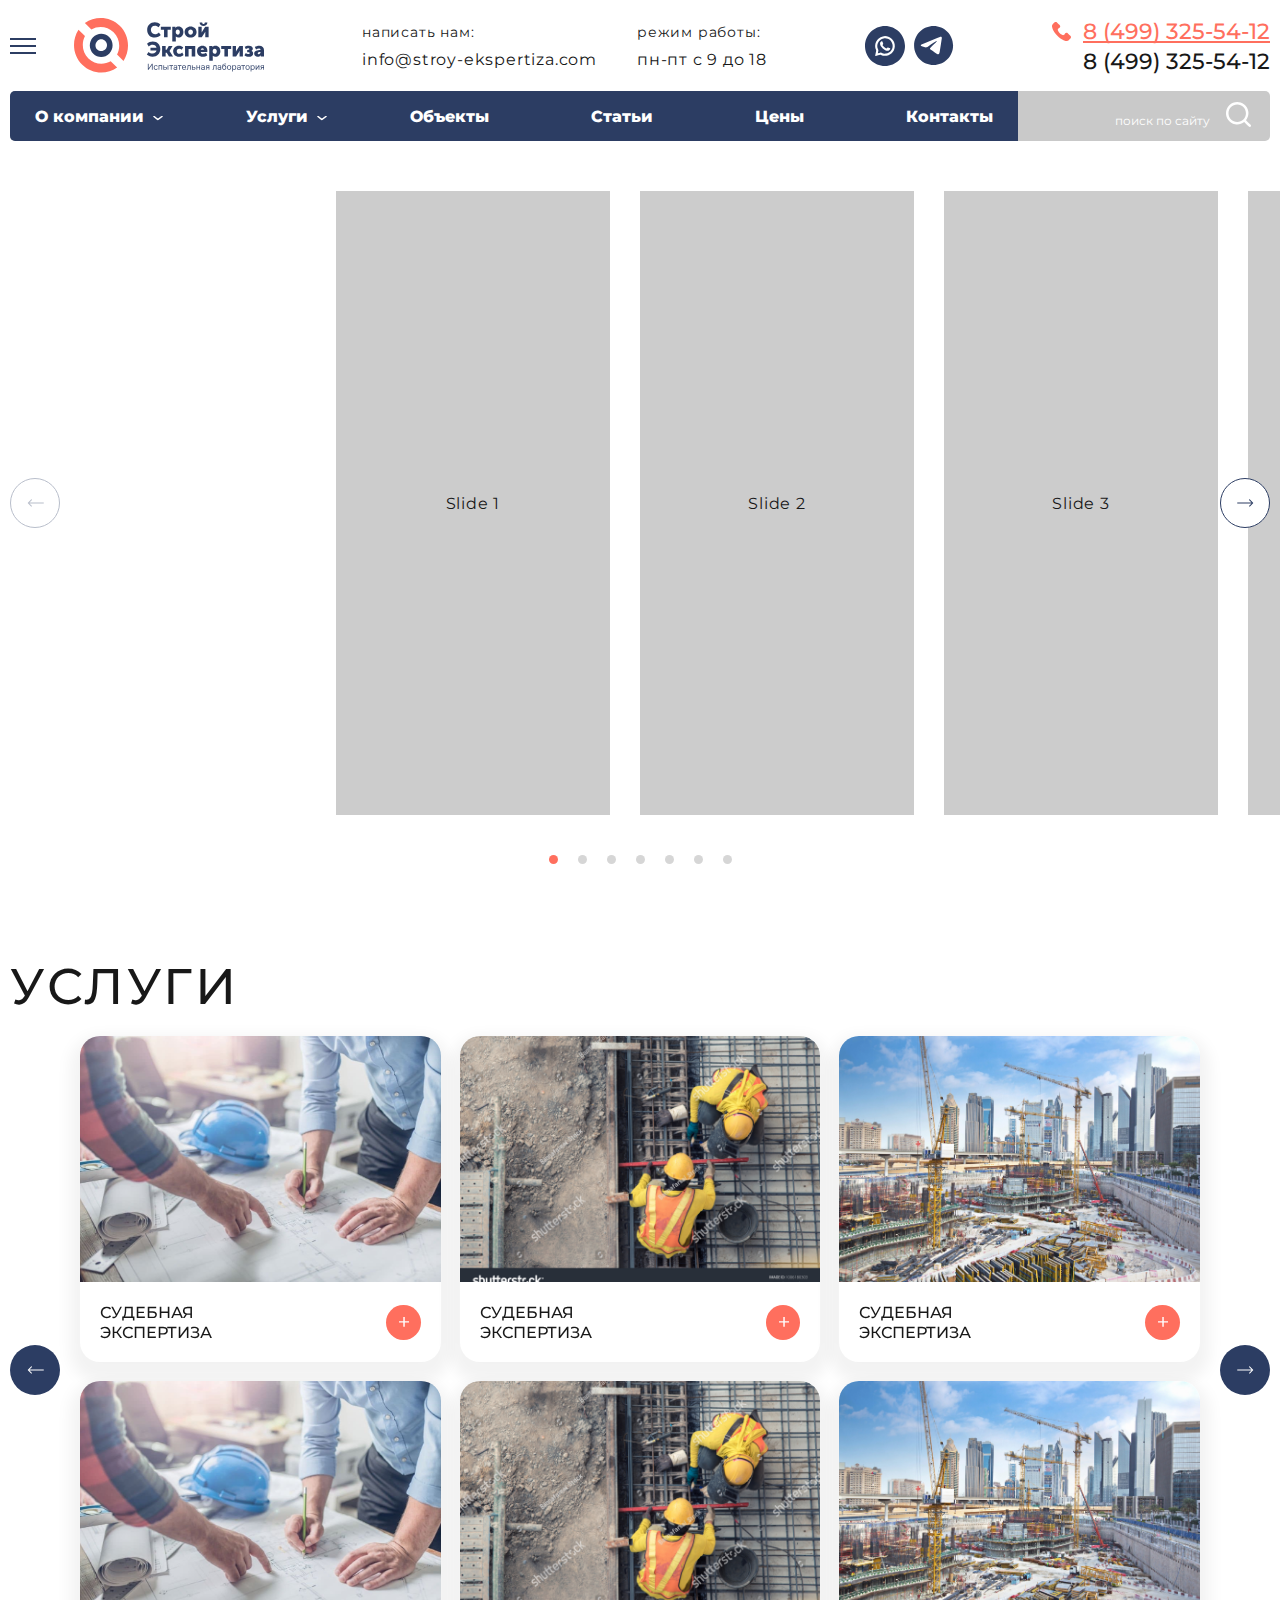
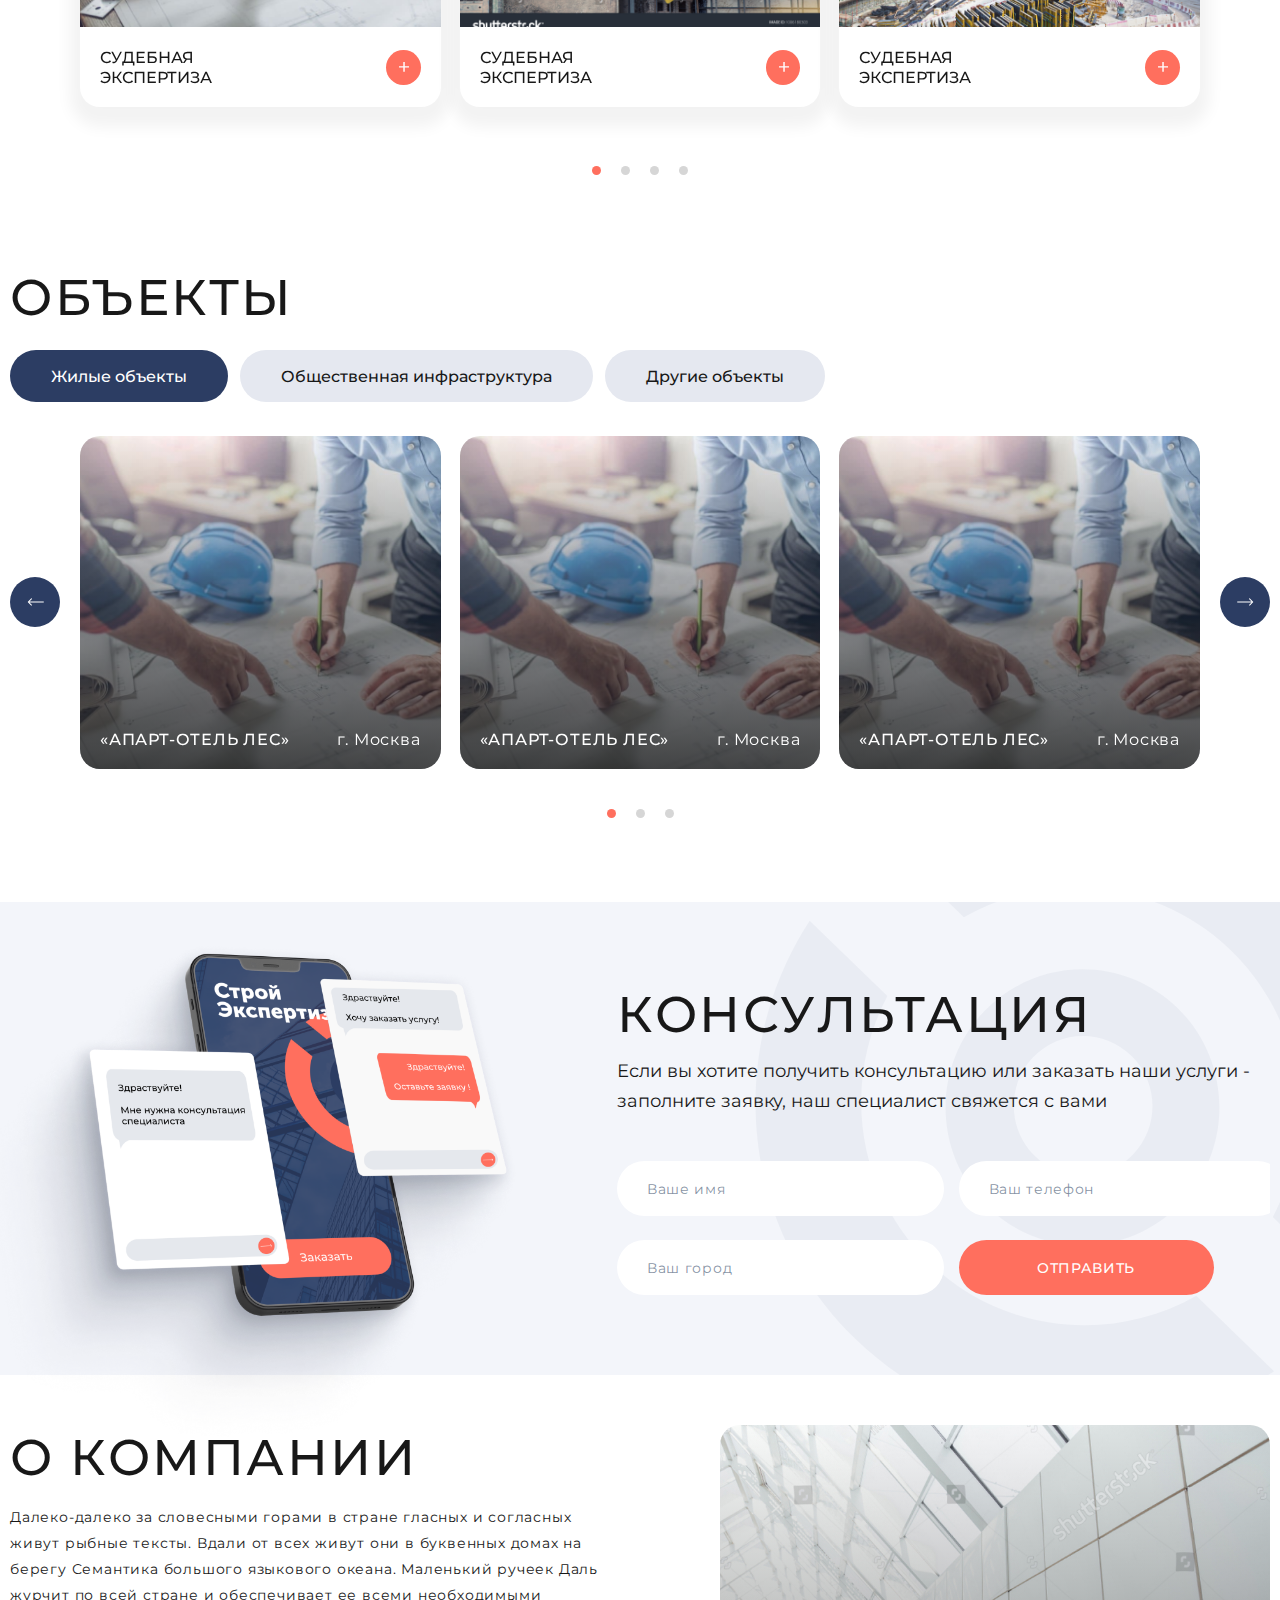
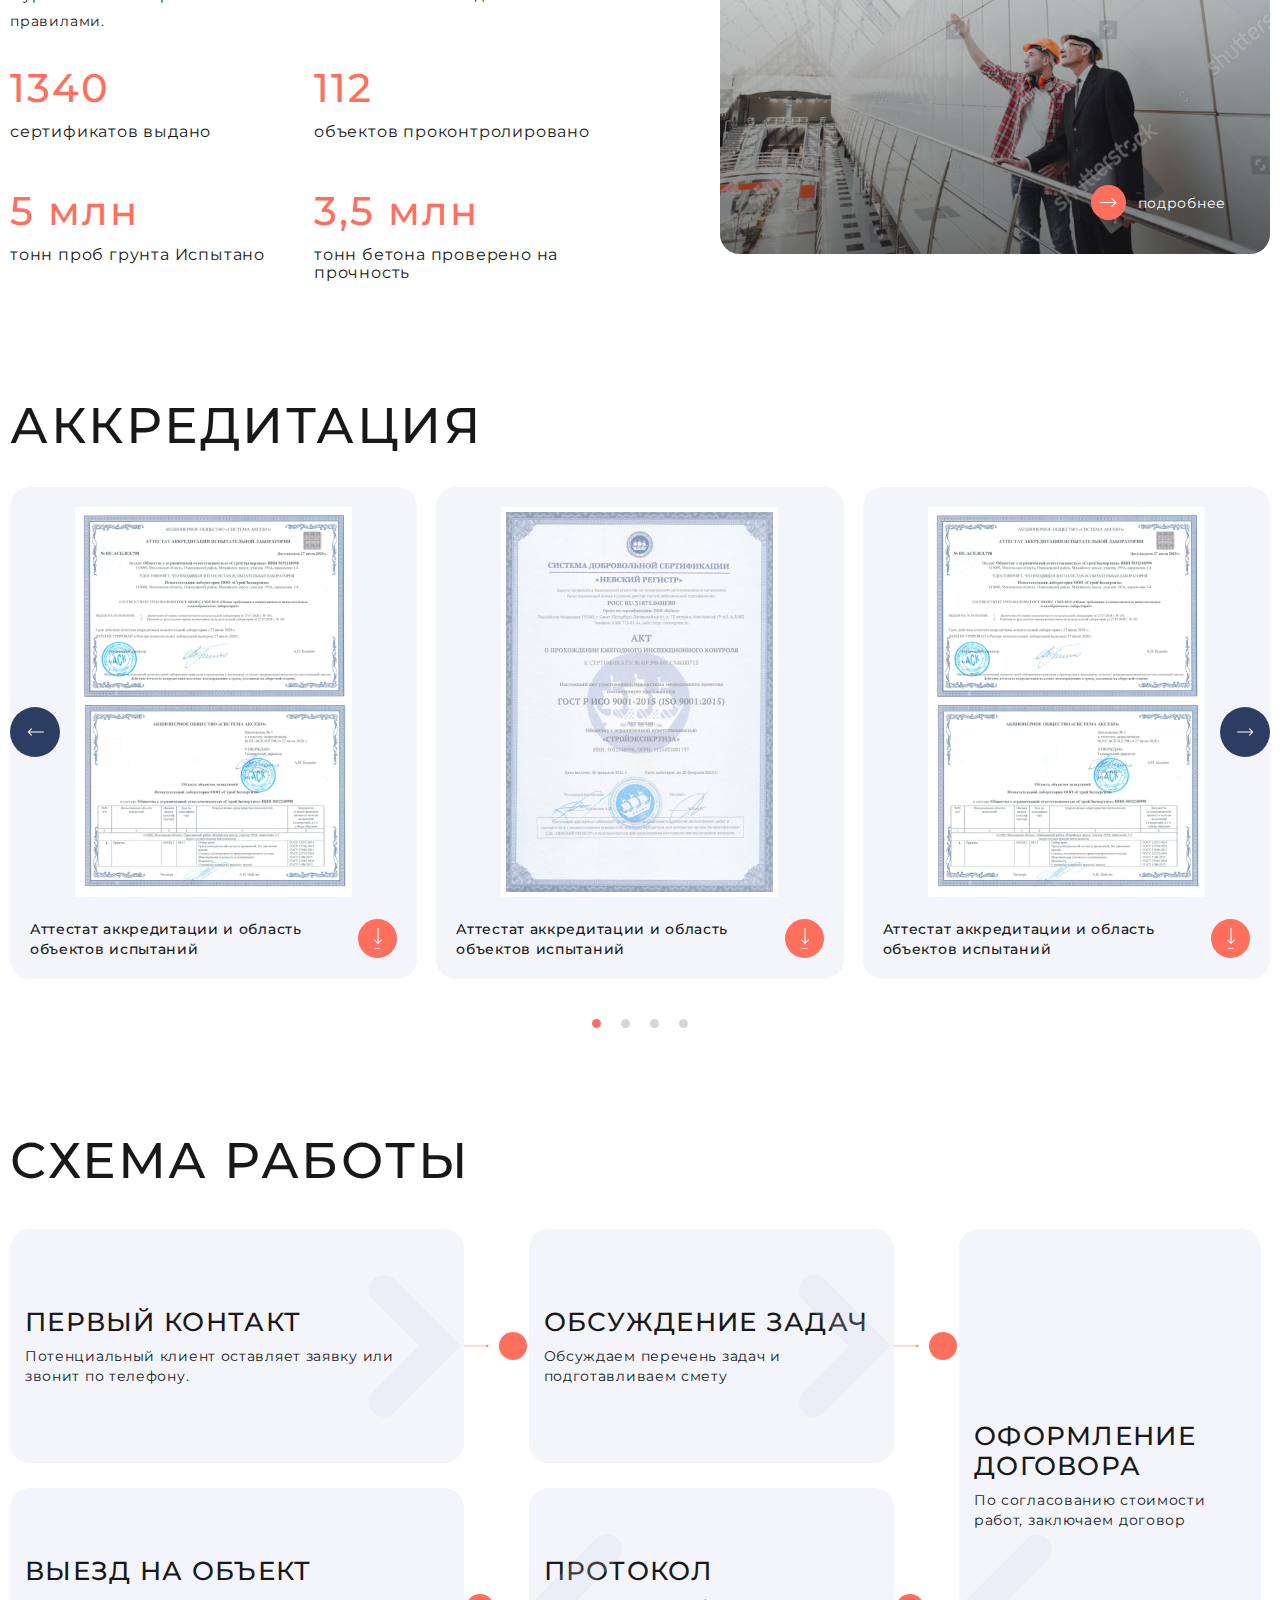
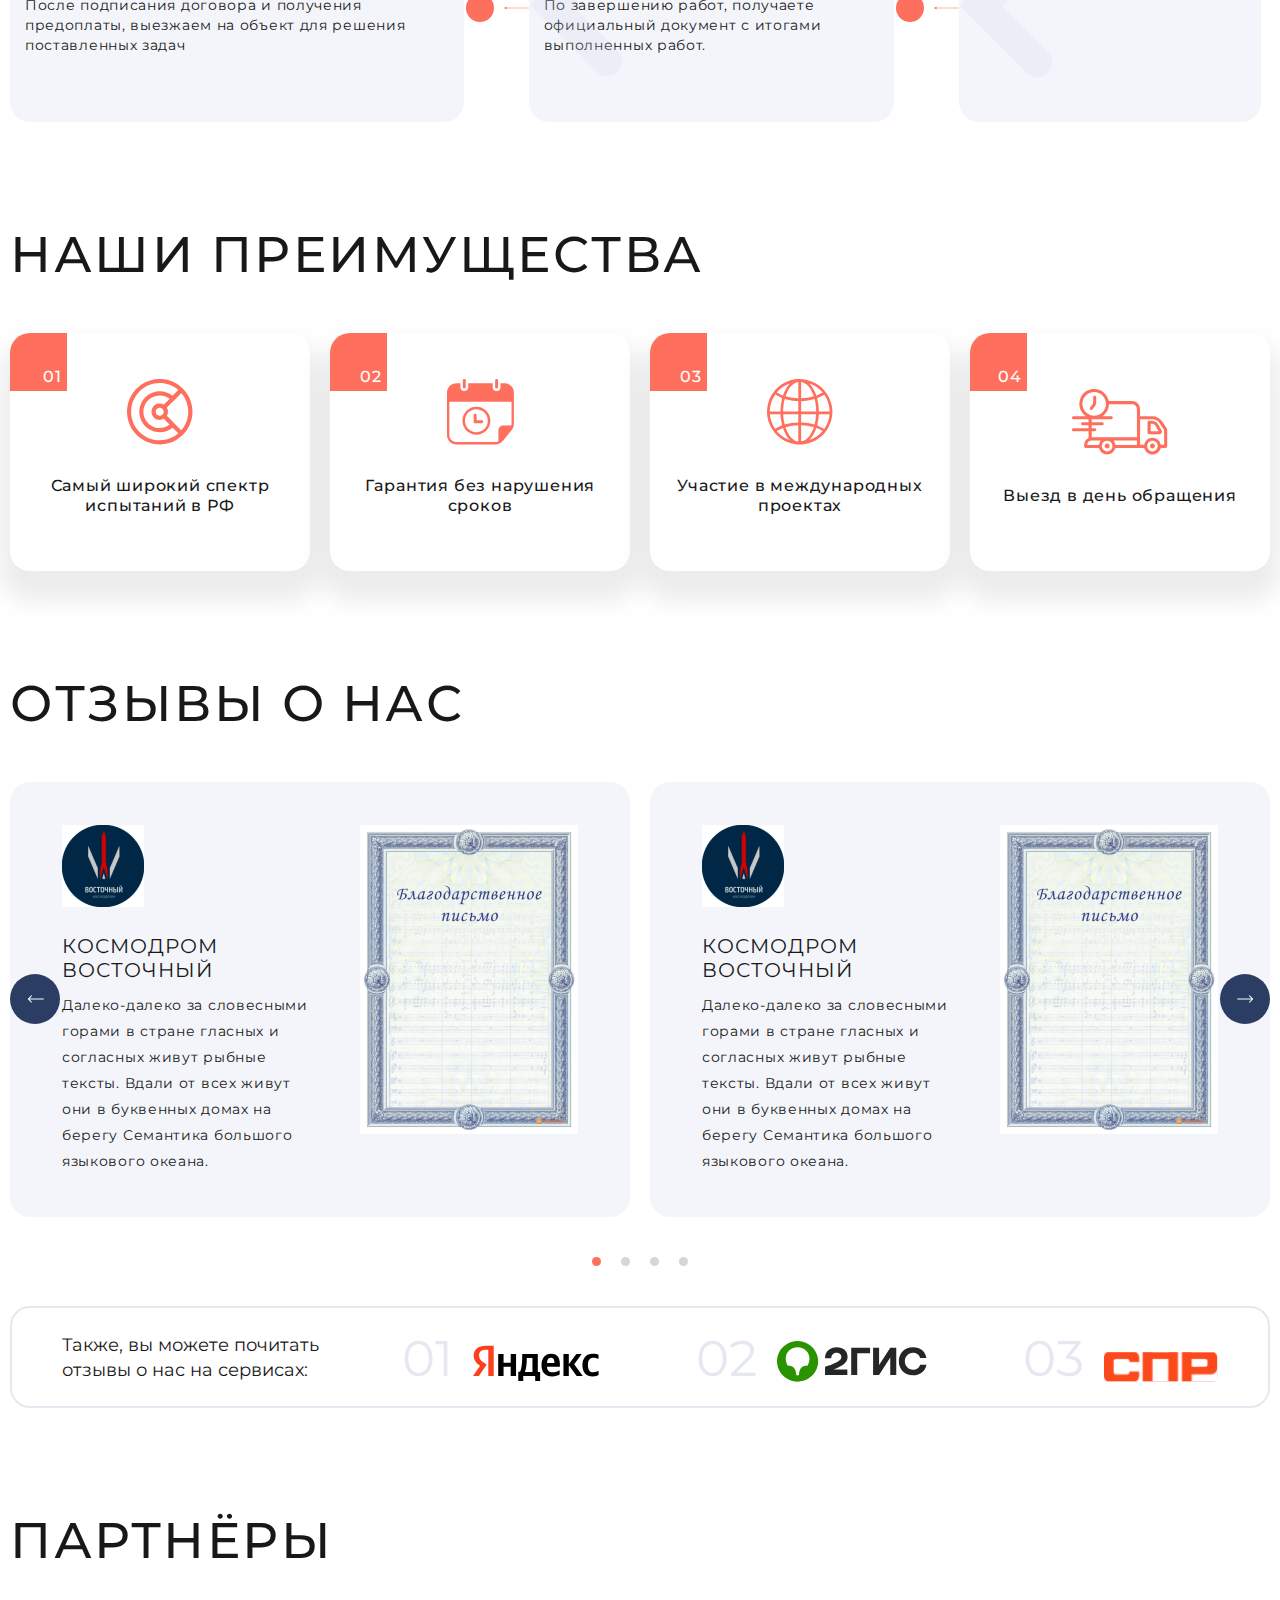
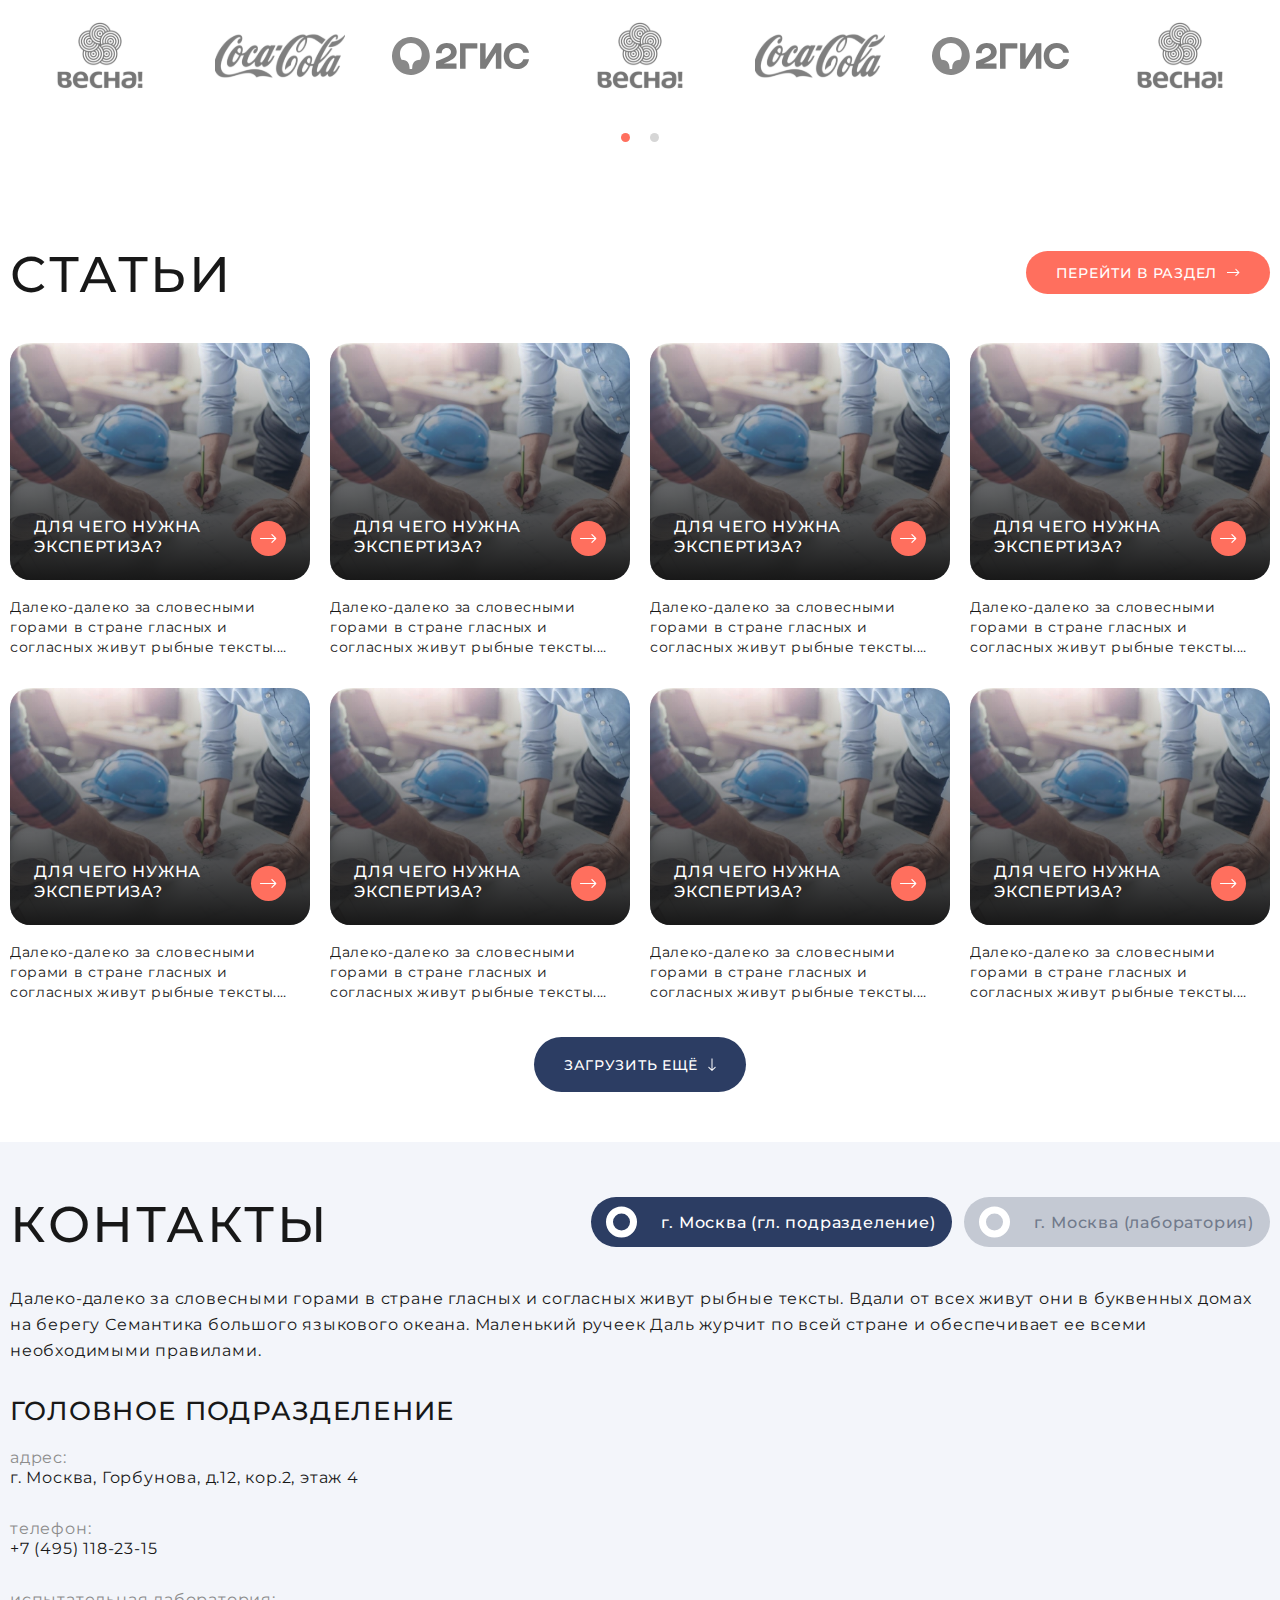
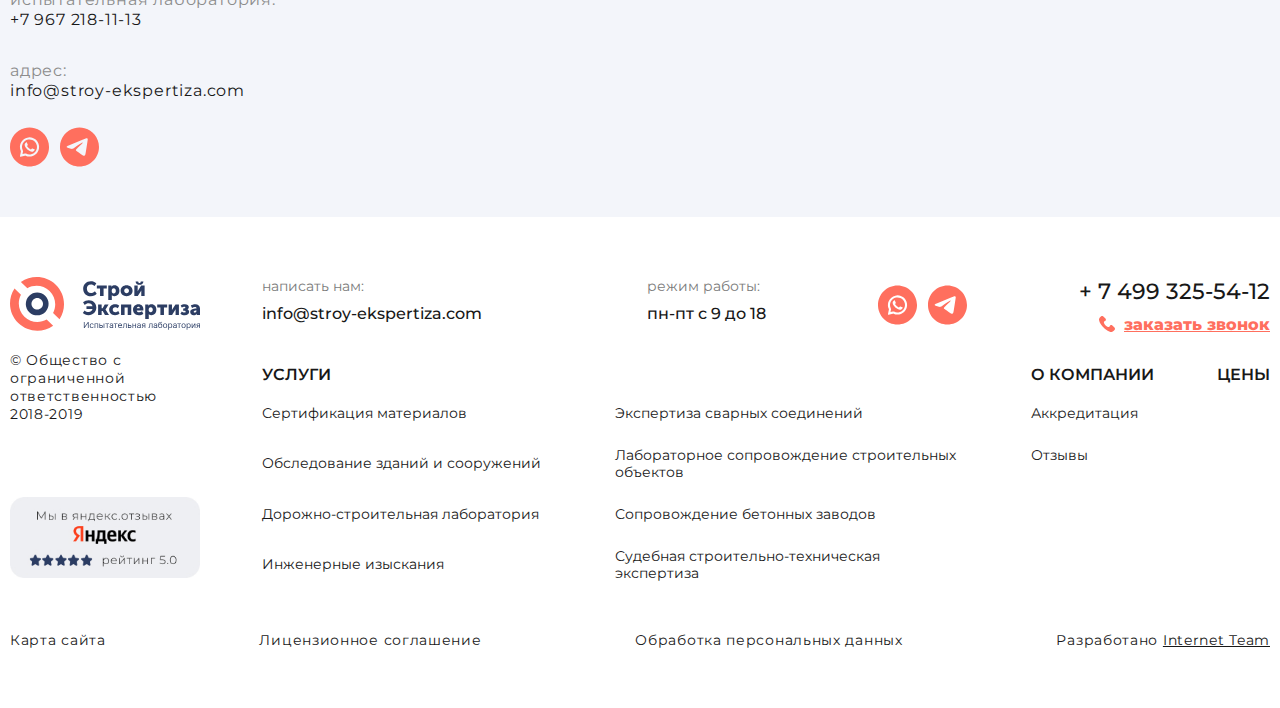
==== commit cf37df60: "finish" ====
--- a/pages/index.html
+++ b/pages/index.html
@@ -6,23 +6,23 @@
     <meta name="viewport" content="width=device-width, user-scalable=no, viewport-fit=cover" />
     <title>Главная</title>
 
-    <link rel="apple-touch-icon" sizes="180x180" href="../../img/favicon/apple-touch-icon.png">
-    <link rel="icon" type="image/png" sizes="32x32" href="../../img/favicon/favicon-32x32.png">
-    <link rel="icon" type="image/png" sizes="16x16" href="../../img/favicon/favicon-16x16.png">
-    <link rel="manifest" href="../../img/favicon/site.webmanifest">
+    <link rel="apple-touch-icon" sizes="180x180" href="../img/favicon/apple-touch-icon.png">
+    <link rel="icon" type="image/png" sizes="32x32" href="../img/favicon/favicon-32x32.png">
+    <link rel="icon" type="image/png" sizes="16x16" href="../img/favicon/favicon-16x16.png">
+    <link rel="manifest" href="../img/favicon/site.webmanifest">
     <meta name="msapplication-TileColor" content="#da532c">
     <meta name="theme-color" content="#ffffff">
 
-    <link rel="stylesheet" type="text/css" href="../../fonts/stylesheet.css" />
-
-    <link rel="stylesheet" type="text/css" href="../../libs/swiper/swiper-bundle.min.css" />
-    <link rel="stylesheet" type="text/css" href="../../libs/selectric/selectric.css" />
-    <link rel="stylesheet" type="text/css" href="../../libs/micromodal/micromodal.css" />
-    <link rel="stylesheet" type="text/css" href="../../libs/fancybox/fancybox.css" />
-    <link rel="stylesheet" type="text/css" href="../../libs/jquery-ui/jquery-ui.min.css" />
-    <link rel="stylesheet" type="text/css" href="../../libs/range/ion.rangeSlider.min.css" />
-
-    <link rel="stylesheet" type="text/css" href="../../css/style.css" />
+    <link rel="stylesheet" type="text/css" href="../fonts/stylesheet.css" />
+
+    <link rel="stylesheet" type="text/css" href="../libs/swiper/swiper-bundle.min.css" />
+    <link rel="stylesheet" type="text/css" href="../libs/selectric/selectric.css" />
+    <link rel="stylesheet" type="text/css" href="../libs/micromodal/micromodal.css" />
+    <link rel="stylesheet" type="text/css" href="../libs/fancybox/fancybox.css" />
+    <link rel="stylesheet" type="text/css" href="../libs/jquery-ui/jquery-ui.min.css" />
+    <link rel="stylesheet" type="text/css" href="../libs/range/ion.rangeSlider.min.css" />
+
+    <link rel="stylesheet" type="text/css" href="../css/style.css" />
 </head>
 
 <body>
@@ -118,9 +118,131 @@
 
                 </div>
             </div>
+            <div class="menu-invis">
+                <div class="search-block">
+                    <input type="text">
+                    <label for="">поиск по сайту</label>
+                    <button class="icon-search">
+                        <svg width="25" height="25" viewBox="0 0 25 25" fill="none" xmlns="http://www.w3.org/2000/svg">
+                            <path
+                                d="M19.9991 18.2118C20.0834 18.2999 20.1536 18.3779 20.2285 18.4528C21.6876 19.9115 23.1514 21.3662 24.605 22.8303C25.3205 23.551 25.0201 24.707 24.0565 24.9567C23.5618 25.0846 23.1436 24.9223 22.7855 24.5627C21.3427 23.115 19.8954 21.672 18.4495 20.2274C18.3754 20.1533 18.2974 20.0831 18.2115 20.0019C15.4619 22.1033 12.39 22.8841 9.00674 22.218C6.21495 21.6681 3.96077 20.1985 2.24028 17.931C-1.10862 13.5184 -0.656847 7.25479 3.28662 3.30318C7.24568 -0.662458 13.4956 -1.11877 17.9634 2.26731C20.4681 4.16589 21.956 6.69551 22.3516 9.8195C22.7457 12.9287 21.9116 15.7219 19.9991 18.2118ZM19.9344 11.2243C19.9445 6.4264 16.0681 2.52082 11.2836 2.50834C6.41704 2.49586 2.49933 6.38428 2.50245 11.222C2.50635 16.0449 6.39676 19.9317 11.2227 19.9341C16.0557 19.9356 19.9242 16.0683 19.9344 11.2243Z"
+                                fill="white"></path>
+                        </svg>
+                    </button>
+                </div>
+
+                <nav class="menu">
+                    <ul>
+                        <li>
+                            <a href="#" class="menu-link">О компании</a>
+                            <ul class="menu-sub">
+                                <li><a href="#">Ссылка</a></li>
+                                <li><a href="#">Статьи</a></li>
+                                <li><a href="#">Объекты</a></li>
+                                <li><a href="#">Контакты</a></li>
+                            </ul>
+                        </li>
+                        <li>
+                            <a href="#" class="menu-link">Услуги</a>
+                            <ul class="menu-sub">
+                                <li><a href="#">Ссылка</a></li>
+                                <li><a href="#">Статьи</a></li>
+                                <li><a href="#">Объекты</a></li>
+                                <li><a href="#">Контакты</a></li>
+                            </ul>
+                        </li>
+                        <li><a href="#" class="menu-link not-arrow">Объекты</a></li>
+                        <li><a href="#" class="menu-link not-arrow">Статьи</a></li>
+                        <li><a href="#" class="menu-link not-arrow">Цены</a></li>
+                        <li><a href="#" class="menu-link not-arrow">Контакты</a></li>
+                    </ul>
+                </nav>
+
+                <ul class="header-top__info">
+                    <li>
+                        <span class="header-top__title">написать нам:</span>
+                        <a href="mailto:info@stroy-ekspertiza.com">info@stroy-ekspertiza.com</a>
+                    </li>
+                    <li>
+                        <span class="header-top__title">режим работы:</span>
+                        <span class="header-top__txt">пн-пт с 9 до 18</span>
+                    </li>
+                </ul>
+
+                <ul class="social">
+                    <li>
+                        <a href="#" class="icon-custom icon-custom--whatsapp"></a>
+                    </li>
+                    <li>
+                        <a href="#" class="icon-custom icon-custom--telegram"></a>
+                    </li>
+                </ul>
+
+                <div class="phone-block">
+                    <svg class="phone-block__icon" width="19" height="19" viewBox="0 0 19 19" fill="none"
+                        xmlns="http://www.w3.org/2000/svg">
+                        <path
+                            d="M14.2847 18.9991C13.8161 18.8963 13.34 18.8185 12.8797 18.6852C11.9563 18.4186 11.0936 18.0034 10.2638 17.5238C7.85056 16.1286 5.79238 14.3103 3.96875 12.2171C2.83675 10.9172 1.84659 9.51833 1.07338 7.97361C0.576916 6.98161 0.184284 5.95165 0.0442906 4.84484C-0.0572281 4.04124 -0.0108725 3.25245 0.46798 2.5493C0.48884 2.51875 0.506455 2.48449 0.532414 2.45903C1.23285 1.76143 1.91335 1.04115 2.64252 0.374109C3.1872 -0.123976 4.15556 -0.111478 4.78971 0.33291C4.93063 0.431509 5.06552 0.542606 5.18744 0.663887C6.0084 1.47814 6.82796 2.2947 7.64289 3.11497C8.28028 3.75609 8.39756 4.63329 7.94977 5.36839C7.75044 5.69566 7.46952 5.92896 7.10656 6.0595C6.57718 6.24976 6.16739 6.5724 5.94442 7.10243C5.8035 7.43711 5.77847 7.7778 5.87211 8.13285C6.12892 9.10634 6.66479 9.92013 7.31794 10.6654C8.08281 11.538 8.95614 12.2777 10.0061 12.7887C10.446 13.0026 10.8998 13.1827 11.4093 13.1095C12.0462 13.0179 12.5227 12.705 12.8143 12.1212C12.9487 11.8528 13.0605 11.5574 13.2538 11.3371C13.8731 10.6321 14.949 10.5687 15.68 11.1616C15.7662 11.2315 15.8469 11.3088 15.9257 11.3875C16.7314 12.1911 17.5333 12.9984 18.3431 13.7983C18.6978 14.1488 18.9495 14.5427 18.9699 15.0565C18.9713 15.0857 18.9893 15.1139 19 15.1426C19 15.1796 19 15.2167 19 15.2537C18.9879 15.294 18.968 15.3333 18.9652 15.3745C18.9309 15.8444 18.7358 16.2439 18.4113 16.5753C17.8573 17.141 17.2918 17.6951 16.7327 18.2556C16.4801 18.5089 16.1932 18.7107 15.8511 18.819C15.6179 18.8926 15.3759 18.9403 15.1381 19C14.8544 18.9991 14.5698 18.9991 14.2847 18.9991Z"
+                            fill="#FF6F5E"></path>
+                    </svg>
+                    <a href="tel:84993255412" class="phone-block__link">8 (499) 325-54-12</a>
+                    <a href="tel:84993255412" class="phone-block__link">8 (499) 325-54-12</a>
+                </div>
+            </div>
         </header>
 
         <main class="main">
+            <section class="grettings-section">
+                <div class="container">
+                    <div class="grettings-section__content">
+                        <div class="slider-grettings swiper">
+                            <div class="swiper-wrapper">
+                                <div class="swiper-slide">
+                                    <div class="swiper-slide-wrapper">Slide 1</div>
+                                </div>
+                                <div class="swiper-slide">
+                                    <div class="swiper-slide-wrapper">Slide 2</div>
+                                </div>
+                                <div class="swiper-slide">
+                                    <div class="swiper-slide-wrapper">Slide 3</div>
+                                </div>
+                                <div class="swiper-slide">
+                                    <div class="swiper-slide-wrapper">Slide 4</div>
+                                </div>
+                                <div class="swiper-slide">
+                                    <div class="swiper-slide-wrapper">Slide 5</div>
+                                </div>
+                                <div class="swiper-slide">
+                                    <div class="swiper-slide-wrapper">Slide 6</div>
+                                </div>
+                                <div class="swiper-slide">
+                                    <div class="swiper-slide-wrapper">Slide 7</div>
+                                </div>
+                            </div>
+
+                        </div>
+                        <div class="swiper-pagination"></div>
+
+                        <button class="swiper-button-prev">
+                            <svg width="17" height="8" viewBox="0 0 17 8" fill="none"
+                                xmlns="http://www.w3.org/2000/svg">
+                                <path
+                                    d="M0.887995 4.35355C0.692734 4.15829 0.692734 3.84171 0.887995 3.64645L4.06998 0.464467C4.26524 0.269205 4.58182 0.269205 4.77708 0.464467C4.97234 0.659729 4.97234 0.976312 4.77708 1.17157L1.94866 4L4.77708 6.82843C4.97234 7.02369 4.97234 7.34027 4.77708 7.53553C4.58182 7.7308 4.26524 7.7308 4.06998 7.53554L0.887995 4.35355ZM16.7588 4.5L1.24155 4.5L1.24155 3.5L16.7588 3.5L16.7588 4.5Z"
+                                    fill="white" />
+                            </svg>
+                        </button>
+                        <button class="swiper-button-next">
+                            <svg width="17" height="8" viewBox="0 0 17 8" fill="none"
+                                xmlns="http://www.w3.org/2000/svg">
+                                <path
+                                    d="M16.112 4.35355C16.3073 4.15829 16.3073 3.84171 16.112 3.64645L12.93 0.464467C12.7348 0.269205 12.4182 0.269205 12.2229 0.464467C12.0277 0.659729 12.0277 0.976312 12.2229 1.17157L15.0513 4L12.2229 6.82843C12.0277 7.02369 12.0277 7.34027 12.2229 7.53553C12.4182 7.7308 12.7348 7.7308 12.93 7.53554L16.112 4.35355ZM0.241211 4.5L15.7585 4.5L15.7585 3.5L0.241211 3.5L0.241211 4.5Z"
+                                    fill="white" />
+                            </svg>
+                        </button>
+                    </div>
+                </div>
+            </section>
+
             <section class="service-section">
                 <div class="container">
                     <h2 class="caption caption--h2">услуги</h2>
@@ -1844,7 +1966,6 @@
                     </div>
                 </div>
             </section>
-
         </main>
 
         <footer class="footer">
--- a/css/style.css
+++ b/css/style.css
@@ -359,8 +359,11 @@
 .check-block input:checked + label {
   color: rgb(0, 0, 0);
 }
+.check-block input:checked + label::before {
+  border-color: rgb(255, 111, 94);
+}
 .check-block input:checked + label::after {
-  background-color: rgb(0, 0, 0);
+  background-color: rgb(255, 111, 94);
 }
 .check-block label {
   cursor: pointer;
@@ -427,23 +430,26 @@
 
 .selectric {
   border: 0;
-  background: transparent;
+  background: #fff;
   height: 32px;
   width: 100%;
-  -webkit-border-radius: 0;
-  -moz-border-radius: 0;
-  -ms-border-radius: 0;
-  border-radius: 0;
+  border-radius: 30px;
+  height: 55px;
 }
 .selectric .label {
-  font-weight: 400;
-  font-size: 16px;
-  line-height: 24px;
+  font-size: 14px;
+  font-weight: 600;
+  line-height: 17px;
+  letter-spacing: 0.05em;
+  width: 100%;
   height: 100%;
-  padding: 10px 0;
-  padding-right: 40px;
-  margin: 0;
-  color: rgb(0, 0, 0);
+  padding: 13px 20px;
+  text-overflow: ellipsis;
+  max-width: 100%;
+  white-space: nowrap;
+  overflow: hidden;
+  display: block;
+  margin-top: 14px;
 }
 .selectric .button {
   width: 48px;
@@ -466,6 +472,7 @@
 .selectric-wrapper {
   border: 0;
   outline: none;
+  width: 100%;
 }
 .selectric-wrapper.selectric-hover .selectric {
   border-color: rgb(0, 0, 0);
@@ -492,6 +499,7 @@
   -moz-box-shadow: 0px 4px 24px 0px rgba(218, 224, 232, 0.6);
   box-shadow: 0px 4px 24px 0px rgba(218, 224, 232, 0.6);
   z-index: -1;
+  border-radius: 20px;
 }
 
 .selectric-scroll {
@@ -578,8 +586,8 @@
   -o-transition: all 0.3s;
   transition: all 0.3s;
   position: absolute;
-  right: 40px;
-  top: 46px;
+  right: 20px;
+  top: 20px;
   display: flex;
   z-index: 10;
   font-weight: 400;
@@ -689,10 +697,11 @@
   background-repeat: no-repeat;
   background-position: center;
   background-size: contain;
-  -webkit-border-radius: 5px;
-  -moz-border-radius: 5px;
-  -ms-border-radius: 5px;
-  border-radius: 5px;
+  overflow: hidden;
+  -webkit-border-radius: 20px;
+  -moz-border-radius: 20px;
+  -ms-border-radius: 20px;
+  border-radius: 20px;
   -webkit-box-shadow: 0px 20px 20px 0px rgba(0, 0, 0, 0.1);
   -moz-box-shadow: 0px 20px 20px 0px rgba(0, 0, 0, 0.1);
   box-shadow: 0px 20px 20px 0px rgba(0, 0, 0, 0.1);
@@ -875,6 +884,17 @@
   gap: 9px;
 }
 
+.input-select label {
+  position: absolute;
+  top: 9px;
+  left: 31px;
+  font-size: 12px;
+  font-weight: 400;
+  line-height: 15px;
+  letter-spacing: 0.05em;
+  z-index: 5;
+}
+
 .burger {
   cursor: pointer;
   border: 0;
@@ -885,6 +905,7 @@
   align-items: center;
   flex-direction: column;
   justify-content: space-between;
+  z-index: 10;
 }
 .burger__line {
   display: block;
@@ -892,6 +913,9 @@
   height: 2px;
   background-color: rgb(44, 61, 99);
   transition: all 0.3s;
+}
+.burger.opened .burger__line {
+  background-color: rgb(255, 255, 255);
 }
 .burger.opened .burger__line:nth-child(1) {
   transform-origin: left;
@@ -1018,9 +1042,42 @@
   transition: all 0.3s;
 }
 
+.link-back {
+  font-size: 14px;
+  font-weight: 500;
+  line-height: 17px;
+  letter-spacing: 0.05em;
+  color: rgb(44, 61, 99);
+  display: flex;
+  align-items: center;
+  gap: 10px;
+  margin-bottom: 30px;
+}
+.link-back:hover svg {
+  background-color: rgb(44, 61, 99);
+}
+.link-back:hover svg path {
+  fill: rgb(255, 255, 255);
+}
+.link-back svg {
+  width: 29px;
+  height: 29px;
+  border-radius: 50%;
+  color: rgb(44, 61, 99);
+  border: solid 1px rgb(44, 61, 99);
+  padding: 6px;
+  transition: all 0.3s;
+}
+
 .caption {
   color: rgb(24, 24, 24);
   text-transform: uppercase;
+}
+.caption--h1 {
+  font-size: 50px;
+  font-weight: 500;
+  line-height: 61px;
+  letter-spacing: 0.05em;
 }
 .caption--h2 {
   font-size: 50px;
@@ -1035,6 +1092,34 @@
   letter-spacing: 0.05em;
 }
 .caption--h4 {
+  font-size: 20px;
+  font-weight: 400;
+  line-height: 24px;
+  letter-spacing: 0.05em;
+}
+
+h1 {
+  font-size: 50px;
+  font-weight: 500;
+  line-height: 61px;
+  letter-spacing: 0.05em;
+}
+
+h2 {
+  font-size: 50px;
+  font-weight: 500;
+  line-height: 61px;
+  letter-spacing: 0.05em;
+}
+
+h3 {
+  font-size: 30px;
+  font-weight: 500;
+  line-height: 37px;
+  letter-spacing: 0.05em;
+}
+
+h4 {
   font-size: 20px;
   font-weight: 400;
   line-height: 24px;
@@ -1740,6 +1825,10 @@
   padding: 9px;
 }
 
+.objects-section + .squeeze-section {
+  margin-top: 0;
+}
+
 .squeeze-section {
   background-color: rgb(243, 245, 250);
   position: relative;
@@ -1747,6 +1836,7 @@
   background-image: url("../img/svg/bg-squez.svg");
   background-position: right top;
   background-repeat: no-repeat;
+  margin-top: 100px;
 }
 
 .squeeze {
@@ -1771,16 +1861,29 @@
   transform: translate(-100%, -150px);
   width: 932px;
   height: 745px;
+  pointer-events: none;
 }
 .squeeze .input-list {
   display: grid;
-  grid-template-columns: 1fr 1fr;
+  grid-template-columns: 50% 50%;
   gap: 24px 15px;
   margin-top: 34px;
 }
 .squeeze .btn {
   max-width: 255px;
   width: 100%;
+  height: 55px;
+}
+.squeeze--left .squeeze__content {
+  margin: 0;
+}
+.squeeze--left .picture {
+  left: auto;
+  left: 50%;
+  top: -150px;
+  transform: initial;
+  width: 681px;
+  height: 802px;
 }
 
 .about-section {
@@ -1788,7 +1891,7 @@
   font-weight: 400;
   line-height: 26px;
   letter-spacing: 0.05em;
-  padding: 72px 0;
+  padding: 50px 0;
 }
 
 .about-block {
@@ -1871,6 +1974,8 @@
   border-radius: 20px;
   background-color: #f3f5fa;
   overflow: hidden;
+  font-size: 14px;
+  line-height: 20px;
 }
 .docs-block .picture {
   background-color: #fff;
@@ -1918,7 +2023,7 @@
   overflow: visible;
 }
 .documents-section {
-  padding: 70px 0;
+  padding: 50px 0;
   overflow: hidden;
 }
 .documents-section .swiper-pagination {
@@ -2232,6 +2337,7 @@
 
 .article-section {
   padding: 50px 0;
+  overflow: hidden;
 }
 
 .article-section__head {
@@ -2476,6 +2582,1058 @@
   height: 100%;
 }
 
+.menu-invis {
+  display: none;
+  margin: 0 auto;
+  background-color: rgb(44, 61, 99);
+  position: fixed;
+  top: 0;
+  left: 0;
+  width: 100%;
+  height: 100vh;
+  overflow: auto;
+  padding: 80px 15px;
+  z-index: 9;
+}
+.menu-invis .menu {
+  padding: 0;
+  background-color: transparent;
+}
+.menu-invis .menu ul {
+  flex-direction: column;
+  align-items: flex-start;
+}
+.menu-invis .menu .menu-link {
+  text-decoration: underline;
+  text-decoration-color: transparent;
+  -webkit-transition: text-decoration 0.3s;
+  -moz-transition: text-decoration 0.3s;
+  -o-transition: text-decoration 0.3s;
+  transition: text-decoration 0.3s;
+}
+.menu-invis .menu .menu-link:hover {
+  text-decoration-color: rgb(255, 255, 255);
+}
+.menu-invis .menu .menu-link::before {
+  display: none;
+}
+.menu-invis .menu .menu-sub {
+  position: relative;
+  display: block;
+  top: auto;
+  left: 0;
+  width: 100%;
+  max-width: 100%;
+}
+.menu-invis .menu .menu-sub a {
+  padding: 5px 10px;
+}
+.menu-invis .header-top__info {
+  color: rgb(255, 255, 255);
+  flex-wrap: wrap;
+  gap: 40px;
+  padding: 40px 0;
+  display: flex !important;
+}
+.menu-invis .header-top__info li {
+  width: 100%;
+}
+.menu-invis .header-top__info a {
+  text-decoration: underline;
+  text-decoration-color: transparent;
+  -webkit-transition: text-decoration 0.3s;
+  -moz-transition: text-decoration 0.3s;
+  -o-transition: text-decoration 0.3s;
+  transition: text-decoration 0.3s;
+}
+.menu-invis .header-top__info a:hover {
+  text-decoration-color: rgb(255, 255, 255);
+}
+.menu-invis .phone-block {
+  color: rgb(255, 255, 255);
+  margin-top: 40px;
+}
+.menu-invis .phone-block .phone-block__link + .phone-block__link {
+  color: rgb(255, 255, 255);
+  text-decoration: underline;
+  text-decoration-color: transparent;
+  -webkit-transition: text-decoration 0.3s;
+  -moz-transition: text-decoration 0.3s;
+  -o-transition: text-decoration 0.3s;
+  transition: text-decoration 0.3s;
+}
+.menu-invis .phone-block .phone-block__link + .phone-block__link:hover {
+  text-decoration-color: rgb(255, 255, 255);
+}
+.menu-invis .social .icon-custom--whatsapp {
+  background-image: url(../img/svg/ic-whatsapp-color-site.svg);
+}
+.menu-invis .social .icon-custom--telegram {
+  background-image: url(../img/svg/ic-telegram-color-site.svg);
+}
+.menu-invis .search-block input {
+  color: rgb(255, 255, 255);
+}
+
+.breadcrumbs {
+  font-size: 16px;
+  font-weight: 500;
+  line-height: 20px;
+  letter-spacing: 0em;
+  padding: 21px 0;
+}
+
+.breadcrumbs__list {
+  display: flex;
+  align-items: center;
+  flex-wrap: wrap;
+  gap: 26px;
+}
+
+.breadcrumbs__item {
+  position: relative;
+}
+.breadcrumbs__item::before {
+  content: "";
+  position: absolute;
+  -webkit-transition: all 0.3s;
+  -moz-transition: all 0.3s;
+  -o-transition: all 0.3s;
+  transition: all 0.3s;
+  top: 50%;
+  left: -16px;
+  transform: translateY(-50%);
+  width: 6px;
+  height: 6px;
+  border-radius: 50%;
+  background-color: rgb(255, 111, 94);
+}
+.breadcrumbs__item:first-child::before {
+  display: none;
+}
+.breadcrumbs__item:last-child {
+  color: rgb(255, 111, 94);
+}
+.breadcrumbs__item:last-child .breadcrumbs__link {
+  color: rgb(255, 111, 94);
+}
+.breadcrumbs__item a {
+  text-decoration: underline;
+  text-decoration-color: transparent;
+  transition: text-decoration 0.3s;
+}
+.breadcrumbs__item a:hover {
+  text-decoration-color: initial;
+}
+
+.about-block__center {
+  width: 100%;
+  margin-top: 32px;
+}
+.about-block__center .advantages {
+  margin-top: 55px;
+  justify-content: space-between;
+}
+.about-block__center .advantages li {
+  width: calc(25% - 85px);
+}
+
+.about-page .about-section {
+  padding: 50px 0;
+}
+.about-page .about-section p + p {
+  margin-top: 20px;
+}
+
+.team-section {
+  overflow: hidden;
+  width: 100%;
+  padding: 50px 0;
+}
+
+.slider-team {
+  margin-top: 40px;
+  overflow: visible;
+}
+.slider-team .swiper-pagination {
+  margin-top: 40px;
+}
+
+.team-block {
+  background-color: rgb(243, 245, 250);
+  border-radius: 20px;
+  overflow: hidden;
+}
+
+.team-block__media {
+  padding: 20px;
+  font-size: 14px;
+  font-weight: 400;
+  line-height: 20px;
+  letter-spacing: 0.05em;
+}
+.team-block__media .picture {
+  margin-bottom: 10px;
+  border-radius: 20px;
+  overflow: hidden;
+  height: 500px;
+}
+.team-block__media .picture img {
+  object-fit: cover;
+  width: 100%;
+  height: 100%;
+  object-position: top;
+}
+
+.team-block__title {
+  font-size: 16px;
+  font-weight: 600;
+  line-height: 20px;
+  letter-spacing: 0.05em;
+  color: rgb(44, 61, 99);
+}
+
+.team-block__bottom {
+  display: flex;
+  justify-content: space-between;
+  align-items: center;
+  flex-wrap: wrap;
+  margin-top: 3px;
+}
+
+.team-block__info {
+  font-size: 18px;
+  font-weight: 500;
+  line-height: 22px;
+  letter-spacing: 0em;
+  background-color: rgb(44, 61, 99);
+  color: rgb(255, 255, 255);
+  padding: 10px 20px;
+}
+
+.team-block__name {
+  text-transform: uppercase;
+}
+
+.team-block__link {
+  display: flex;
+  align-items: center;
+  color: rgb(138, 150, 177);
+  gap: 31px;
+  transition: all 0.3s;
+  margin-top: 10px;
+}
+.team-block__link svg {
+  transform: translateY(2px);
+}
+.team-block__link:hover {
+  color: rgb(255, 255, 255);
+}
+
+.requisites-section {
+  font-size: 16px;
+  font-weight: 400;
+  line-height: 20px;
+  letter-spacing: 0.05em;
+  padding: 50px 0;
+}
+.requisites-section .caption {
+  font-weight: 600;
+}
+.requisites-section .title {
+  font-size: 16px;
+  font-weight: 400;
+  line-height: 20px;
+  letter-spacing: 0.05em;
+  color: rgb(140, 140, 140);
+  display: block;
+}
+.requisites-section a {
+  text-decoration: underline;
+  text-decoration-color: transparent;
+  -webkit-transition: text-decoration 0.3s;
+  -moz-transition: text-decoration 0.3s;
+  -o-transition: text-decoration 0.3s;
+  transition: text-decoration 0.3s;
+}
+.requisites-section a:hover {
+  text-decoration-color: rgb(24, 24, 24);
+}
+
+.requisites-content {
+  display: flex;
+  flex-wrap: wrap;
+  flex-direction: column;
+  border: solid 2px rgb(229, 232, 240);
+  overflow: hidden;
+  border-radius: 20px;
+  margin-top: 50px;
+  height: 600px;
+}
+.requisites-content ul {
+  display: flex;
+  flex-wrap: wrap;
+  justify-content: space-between;
+  gap: 30px;
+  margin-top: 30px;
+}
+.requisites-content ul + ul {
+  margin-top: auto;
+}
+
+.requisites-content__left {
+  width: 50%;
+  height: 100%;
+  padding: 46px 56px;
+  display: flex;
+  flex-wrap: wrap;
+  flex-direction: column;
+}
+.requisites-content__left.main-info li {
+  width: calc(50% - 30px);
+  display: flex;
+  flex-wrap: wrap;
+  flex-direction: column;
+  gap: 3px;
+}
+.requisites-content__left.main-info li.full {
+  width: 100%;
+}
+
+.requisites-content__right {
+  display: flex;
+  flex-wrap: wrap;
+  flex-direction: column;
+  width: 50%;
+  height: 100%;
+  padding: 46px 56px;
+  background-color: rgb(243, 245, 250);
+}
+
+.service-list {
+  display: grid;
+  grid-template-columns: repeat(3, 1fr);
+  gap: 27px 20px;
+  margin-top: 31px;
+}
+
+.text-simple {
+  padding: 50px 0;
+  font-size: 16px;
+  font-weight: 400;
+  line-height: 26px;
+  letter-spacing: 0.05em;
+}
+.text-simple p + p {
+  margin-top: 20px;
+}
+.text-simple .caption {
+  margin-bottom: 15px;
+}
+
+.back-section__content {
+  position: relative;
+  width: 100%;
+  background-image: url(../img/bg-back.png);
+  background-position: center;
+  background-repeat: no-repeat;
+  border-radius: 20px;
+  font-family: Montserrat;
+  font-size: 16px;
+  font-weight: 400;
+  line-height: 24px;
+  letter-spacing: 0em;
+  color: rgb(255, 255, 255);
+  padding: 44px;
+  display: flex;
+  align-items: flex-end;
+  justify-content: space-between;
+  overflow: hidden;
+  height: 389px;
+}
+.back-section__content::before {
+  content: "";
+  position: absolute;
+  -webkit-transition: all 0.3s;
+  -moz-transition: all 0.3s;
+  -o-transition: all 0.3s;
+  transition: all 0.3s;
+  left: 0;
+  top: 0;
+  width: 100%;
+  height: 100%;
+  background: linear-gradient(0deg, #181818 0%, rgba(24, 24, 24, 0) 100%);
+  opacity: 0.55;
+  pointer-events: none;
+}
+.back-section__content .title {
+  font-size: 35px;
+  font-weight: 500;
+  line-height: 43px;
+  letter-spacing: 0.05em;
+  position: relative;
+  z-index: 3;
+  text-transform: uppercase;
+}
+.back-section__content .input-item {
+  position: relative;
+}
+.back-section__content .input {
+  background-color: #fff;
+  width: 100%;
+  max-width: 586px;
+  color: rgb(85, 85, 85);
+  height: 55px;
+}
+.back-section__content .btn {
+  position: absolute;
+  right: 0;
+  top: 0;
+  width: 255px;
+  height: 100%;
+}
+
+.back-section__left {
+  position: relative;
+  z-index: 3;
+  width: 50%;
+}
+
+.back-section__right {
+  position: relative;
+  z-index: 3;
+  width: 50%;
+  max-width: 585px;
+}
+
+.list-section {
+  padding: 50px 0;
+}
+.list-section .link-more {
+  color: rgb(0, 0, 0);
+  margin-top: 28px;
+}
+
+.list-block {
+  font-size: 14px;
+  font-weight: 400;
+  line-height: 26px;
+  letter-spacing: 0.05em;
+  margin-top: 30px;
+  display: grid;
+  grid-template-columns: repeat(3, 1fr);
+  gap: 20px;
+}
+
+.list-item {
+  overflow: hidden;
+  border-radius: 20px;
+  background-color: #eeeff2;
+}
+.list-item:first-child .list-item__head {
+  background-color: rgb(255, 111, 94);
+}
+
+.list-item__head {
+  font-size: 18px;
+  font-weight: 500;
+  line-height: 26px;
+  letter-spacing: 0em;
+  color: rgb(255, 255, 255);
+  background-color: rgb(44, 61, 99);
+  text-align: center;
+  padding: 24px 5px;
+  text-transform: uppercase;
+}
+
+.list-item__body {
+  padding: 25px;
+}
+
+.table-section {
+  padding: 50px 0;
+}
+.table-section .table {
+  display: table;
+  width: 100%;
+  font-size: 14px;
+  font-weight: 500;
+  line-height: 20px;
+  letter-spacing: 0.05em;
+  overflow: hidden;
+  border-radius: 20px;
+  border: solid 1px rgb(229, 232, 240);
+}
+.table-section .thead {
+  display: table-row-group;
+}
+.table-section .thead .td {
+  background-color: rgb(44, 61, 99);
+  color: rgb(255, 255, 255);
+  text-align: center;
+}
+.table-section .thead .td:first-child {
+  text-align: left;
+}
+.table-section .tr {
+  display: table-row;
+}
+.table-section .td {
+  display: table-cell;
+  vertical-align: top;
+  padding: 16px;
+}
+.table-section .td--full {
+  width: 100% !important;
+}
+.table-section .tbody {
+  display: table-row-group;
+}
+.table-section .tbody .td {
+  text-align: center;
+  border-top: solid 1px rgb(229, 232, 240);
+}
+.table-section .tbody .td + .td {
+  border-left: solid 1px rgb(229, 232, 240);
+}
+.table-section .tr--full {
+  height: 53px;
+  width: 100% !important;
+  position: relative;
+}
+.table-section .text-center {
+  position: absolute;
+  left: 0;
+  top: 0;
+  width: 100%;
+  height: 100%;
+  display: flex;
+  align-items: center;
+  justify-content: center;
+  background-color: #f3f5fa;
+}
+
+.table-section__head {
+  display: flex;
+  justify-content: space-between;
+  align-items: center;
+  flex-wrap: wrap;
+  gap: 10px;
+}
+.table-section__head .btn {
+  padding-left: 30px;
+  padding-right: 30px;
+  gap: 10px;
+  display: flex;
+}
+
+.table-section__body {
+  margin-top: 40px;
+}
+
+.table-section--prices .tbody {
+  display: table-row-group;
+}
+.table-section--prices .tbody .td {
+  text-align: center;
+}
+.table-section--prices .tbody .td:nth-child(1) {
+  text-align: left;
+  font-size: 16px;
+  line-height: 20px;
+}
+.table-section--prices .tbody .td:nth-child(2) {
+  text-align: left;
+}
+.table-section--prices .td {
+  width: 13.75%;
+}
+.table-section--prices .td:nth-child(2) {
+  width: 45%;
+}
+.faq-section {
+  padding: 50px 0;
+}
+
+.faq-list {
+  margin-top: 28px;
+}
+
+.faq-item {
+  font-size: 16px;
+  font-weight: 500;
+  line-height: 20px;
+  letter-spacing: 0.05em;
+  padding: 26px 40px;
+  background-color: #f3f5fa;
+  border: solid 1px #f3f5fa;
+  border-radius: 20px;
+  transition: all 0.3s;
+}
+.faq-item.opened {
+  background-color: transparent;
+  border-color: rgb(229, 232, 240);
+}
+.faq-item.opened .faq-item__quest::before {
+  content: "_";
+  background-color: rgb(255, 111, 94);
+  align-items: flex-start;
+  padding-top: 2px;
+}
+.faq-item + .faq-item {
+  margin-top: 15px;
+}
+
+.faq-item__quest {
+  cursor: pointer;
+  width: 100%;
+  display: block;
+  text-transform: uppercase;
+  position: relative;
+  padding-right: 50px;
+}
+.faq-item__quest::before {
+  content: "";
+  position: absolute;
+  -webkit-transition: all 0.3s;
+  -moz-transition: all 0.3s;
+  -o-transition: all 0.3s;
+  transition: all 0.3s;
+  content: "+";
+  right: 0;
+  transform: translateY(-50%);
+  top: 50%;
+  width: 39px;
+  height: 39px;
+  border-radius: 50%;
+  display: flex;
+  align-items: center;
+  justify-content: center;
+  font-size: 18px;
+  color: rgb(255, 255, 255);
+  background-color: rgb(44, 61, 99);
+  transition: background-color 0.3s;
+  padding-left: 1px;
+}
+
+.faq-item__content {
+  display: none;
+}
+
+.faq-item__text {
+  padding-top: 24px;
+}
+
+.result-work {
+  padding: 50px 0;
+  width: 100%;
+  overflow: hidden;
+}
+.result-work .text-simple {
+  padding: 15px 0;
+}
+
+.slider-images {
+  overflow: visible;
+  margin-top: 20px;
+}
+.slider-images .swiper-pagination {
+  margin-top: 40px;
+}
+.slider-images .picture {
+  padding-top: 77.6086956522%;
+  width: 100%;
+  border-radius: 20px;
+  overflow: hidden;
+  position: relative;
+  z-index: 1;
+}
+.slider-images .picture > a {
+  display: block;
+  position: absolute;
+  left: 0;
+  top: 0;
+  width: 100%;
+  height: 100%;
+  z-index: 7;
+  overflow: hidden;
+  text-indent: 200%;
+  white-space: nowrap;
+}
+.slider-images .picture img {
+  position: absolute;
+  left: 0;
+  top: 0;
+  width: 100%;
+  height: 100%;
+  object-fit: cover;
+}
+
+.docs-list {
+  display: grid;
+  grid-template-columns: repeat(4, 1fr);
+  gap: 20px;
+  margin-top: 30px;
+}
+
+.btns-controls {
+  display: flex;
+  justify-content: center;
+  align-items: center;
+  gap: 20px;
+  margin-top: 30px;
+}
+.btns-controls .btn {
+  height: 55px;
+  padding-left: 30px;
+  padding-right: 30px;
+  display: flex;
+  align-items: center;
+  gap: 10px;
+}
+
+.object-list {
+  display: grid;
+  grid-template-columns: repeat(3, 1fr);
+  gap: 20px;
+}
+
+.text-simple + .objects-section {
+  padding-top: 0;
+}
+
+.images-section {
+  width: 100%;
+  overflow: hidden;
+  padding: 50px 0;
+  position: relative;
+}
+
+.slider-images-full {
+  position: relative;
+  overflow: visible;
+}
+.slider-images-full .picture {
+  position: relative;
+  z-index: 1;
+  padding-top: 62.4285714286%;
+  border-radius: 20px;
+  overflow: hidden;
+}
+.slider-images-full .picture > a {
+  display: block;
+  position: absolute;
+  left: 0;
+  top: 0;
+  width: 100%;
+  height: 100%;
+  z-index: 7;
+  overflow: hidden;
+  text-indent: 200%;
+  white-space: nowrap;
+}
+.slider-images-full .picture img {
+  position: absolute;
+  left: 0;
+  top: 0;
+  width: 100%;
+  height: 100%;
+  object-fit: cover;
+}
+.slider-images-full .swiper-pagination {
+  margin-top: 40px;
+}
+
+.review-list {
+  display: grid;
+  grid-template-columns: repeat(2, 1fr);
+  gap: 20px;
+  margin-top: 30px;
+}
+
+.article-page .about-section {
+  padding: 0;
+}
+.article-page .about-block {
+  flex-direction: row-reverse;
+}
+.article-page .about-block__left {
+  max-width: 717px;
+}
+.article-page .about-block__right {
+  width: calc(100% - 750px);
+  max-width: initial;
+}
+
+.back-section {
+  padding: 30px 0;
+}
+
+.slider-other-article {
+  overflow: visible;
+  margin-top: 30px;
+}
+.slider-other-article .swiper-pagination {
+  margin-top: 40px;
+}
+
+.error-section {
+  background-color: rgb(243, 245, 250);
+}
+.error-section .picture {
+  text-align: center;
+  display: flex;
+  justify-content: center;
+  align-items: center;
+}
+.error-section .btn {
+  padding: 16px 30px;
+  margin-top: 20px;
+}
+
+.error-text {
+  font-size: 50px;
+  font-weight: 900;
+  line-height: 61px;
+  letter-spacing: 0.05em;
+  color: rgb(255, 255, 255);
+  padding: 13px 0;
+  text-align: center;
+  background-color: rgb(44, 61, 99);
+}
+
+.error-block {
+  padding: 50px 0;
+  display: flex;
+  flex-direction: column;
+  justify-content: center;
+  align-content: center;
+  align-items: center;
+  text-align: center;
+  gap: 13px;
+  font-size: 20px;
+  font-weight: 600;
+  line-height: 24px;
+  color: rgb(44, 61, 99);
+  letter-spacing: 0.05em;
+}
+
+#modal-call .modal__container {
+  width: 100%;
+  max-width: 467px;
+}
+
+#modal-success .modal__container {
+  width: 100%;
+  max-width: 467px;
+}
+
+#modal-teams .modal__container {
+  width: 100%;
+  max-width: 1079px;
+}
+#modal-teams .modal__close {
+  right: 30px;
+  top: 35px;
+}
+
+.popup-section {
+  background-color: rgb(229, 232, 240);
+  text-align: center;
+  padding: 43px;
+  font-size: 14px;
+  font-weight: 400;
+  line-height: 22px;
+  letter-spacing: 0em;
+  background-image: url("../img/svg/bg-modals.svg");
+  background-position: bottom center;
+  background-repeat: no-repeat;
+}
+.popup-section .caption {
+  margin-bottom: 10px;
+}
+.popup-section .input-item {
+  margin-top: 18px;
+}
+.popup-section .input-item + .input-item {
+  margin-top: 14px;
+}
+.popup-section .check-block {
+  margin-top: 12px;
+}
+.popup-section .btn {
+  margin-top: 12px;
+  width: 100%;
+  max-width: 255px;
+  height: 55px;
+}
+
+.popup-success {
+  width: 100%;
+  height: 531px;
+  display: flex;
+  align-items: center;
+  flex-direction: column;
+  justify-content: center;
+  text-align: center;
+  font-size: 14px;
+  font-weight: 400;
+  line-height: 22px;
+  letter-spacing: 0em;
+  gap: 10px;
+  padding: 70px;
+  background-image: url("../img/svg/bg-modals.svg");
+  background-position: bottom center;
+  background-repeat: no-repeat;
+  background-color: #e6e8f0;
+}
+
+.popup-teams {
+  width: 100%;
+  font-size: 14px;
+  font-weight: 400;
+  line-height: 22px;
+  letter-spacing: 0em;
+  gap: 10px;
+  background-color: #fff;
+}
+
+.popup-teams__head {
+  background-color: rgb(44, 61, 99);
+  color: #fff;
+  width: 100%;
+  font-size: 30px;
+  font-weight: 600;
+  line-height: 37px;
+  letter-spacing: 0em;
+  padding: 22px 60px;
+  text-transform: uppercase;
+}
+
+.popup-teams__body {
+  padding: 24px 39px;
+  display: flex;
+  flex-wrap: wrap;
+  justify-content: space-between;
+}
+
+.popup-teams__media {
+  width: 306px;
+  height: 369px;
+  border-radius: 20px;
+  overflow: hidden;
+}
+
+.popup-teams__content {
+  width: calc(100% - 350px);
+  display: flex;
+  flex-direction: column;
+  gap: 30px;
+  padding: 45px 0;
+}
+.popup-teams__content ul {
+  display: flex;
+  justify-content: space-between;
+  flex-wrap: wrap;
+  font-size: 14px;
+  font-weight: 700;
+  line-height: 20px;
+  letter-spacing: 0.05em;
+  gap: 10px;
+  color: rgb(255, 111, 94);
+}
+.popup-teams__content ul .title {
+  font-size: 14px;
+  font-weight: 700;
+  line-height: 20px;
+  letter-spacing: 0.05em;
+  color: rgb(44, 61, 99);
+}
+
+.slider-team-small {
+  position: relative;
+  margin-top: 20px;
+  overflow: visible;
+  width: 100%;
+  padding: 0 30px;
+}
+.slider-team-small .picture {
+  position: relative;
+  z-index: 1;
+}
+.slider-team-small .picture > a {
+  display: block;
+  position: absolute;
+  left: 0;
+  top: 0;
+  width: 100%;
+  height: 100%;
+  z-index: 7;
+  overflow: hidden;
+  text-indent: 200%;
+  white-space: nowrap;
+}
+.slider-team-small .swiper-pagination {
+  margin-top: 40px;
+}
+.slider-team-small .swiper-button-prev {
+  left: -30px !important;
+}
+.slider-team-small .swiper-button-next {
+  right: -30px !important;
+}
+
+.grettings-section {
+  padding: 50px 0;
+  overflow: hidden;
+}
+.grettings-section__content {
+  position: relative;
+}
+.grettings-section .swiper-pagination {
+  margin-top: 40px;
+}
+.grettings-section .swiper-button-prev,
+.grettings-section .swiper-button-next {
+  background-color: rgb(255, 255, 255);
+  border: solid 1px rgb(44, 61, 99);
+}
+.grettings-section .swiper-button-prev:hover,
+.grettings-section .swiper-button-next:hover {
+  background-color: rgb(44, 61, 99);
+}
+.grettings-section .swiper-button-prev:hover svg path,
+.grettings-section .swiper-button-next:hover svg path {
+  fill: rgb(255, 255, 255);
+}
+.grettings-section .swiper-button-prev svg path,
+.grettings-section .swiper-button-next svg path {
+  fill: rgb(44, 61, 99);
+}
+
+.slider-grettings {
+  display: block;
+  width: 926px;
+  height: 624px;
+  margin: 0;
+  overflow: visible;
+}
+.slider-grettings .swiper-slide {
+  width: 274px;
+  height: 100%;
+  transition: width 0.3s ease;
+  opacity: 1;
+  pointer-events: initial;
+}
+.slider-grettings .swiper-slide-wrapper {
+  display: flex;
+  justify-content: center;
+  align-items: center;
+  width: 100%;
+  height: 100%;
+  background: #ccc;
+}
+
 @media (max-width: 1619px) {
   .container {
     max-width: 1290px;
@@ -2483,11 +3641,14 @@
   .footer-menu__col:nth-child(1) {
     width: 70%;
   }
+  .squeeze .picture {
+    transform: translate(-95%, -130px);
+  }
   .squeeze {
     padding-right: 0;
   }
-  .squeeze .picture {
-    transform: translate(-95%, -130px);
+  .squeeze--left .picture {
+    transform: initial;
   }
   .about-block__right {
     width: 100%;
@@ -2599,6 +3760,15 @@
   .squeeze-section {
     padding: 80px 0;
   }
+  .squeeze {
+    overflow: hidden;
+  }
+  .squeeze--left .picture {
+    width: 681px;
+    height: 802px;
+    transform: initial;
+    top: -86px;
+  }
   .about-block__right {
     max-width: 550px;
   }
@@ -2651,6 +3821,12 @@
   .contacts__map {
     height: 370px;
   }
+  .article-page .about-block__left {
+    max-width: 500px;
+  }
+  .article-page .about-block__right {
+    width: calc(100% - 540px);
+  }
 }
 @media (max-width: 1199px) {
   .header__bottom {
@@ -2726,9 +3902,6 @@
   }
   .objects-section .tabs {
     margin-top: 20px;
-  }
-  .squeeze {
-    padding-right: 20px;
   }
   .squeeze__content {
     width: 100%;
@@ -2752,6 +3925,15 @@
   }
   .squeeze-section {
     padding: 30px 0;
+  }
+  .squeeze {
+    padding-right: 20px;
+  }
+  .squeeze--left .picture {
+    width: 490px;
+    height: 600px;
+    top: -46px;
+    transform: initial;
   }
   .about-section {
     padding: 30px 0;
@@ -2851,6 +4033,108 @@
   }
   .contacts {
     padding: 30px 0;
+  }
+  .about-page .about-section {
+    padding: 30px 0;
+  }
+  .team-section {
+    padding: 30px 0;
+  }
+  .slider-team {
+    margin-top: 30px;
+  }
+  .team-block__media .picture {
+    height: 380px;
+  }
+  .requisites-section {
+    padding: 30px 0;
+  }
+  .requisites-content {
+    margin-top: 30px;
+  }
+  .requisites-content {
+    gap: 15px;
+  }
+  .requisites-content__right,
+  .requisites-content__left {
+    padding: 30px;
+  }
+  .text-simple {
+    padding: 30px 0;
+    font-size: 14px;
+    line-height: 20px;
+  }
+  .back-section__content {
+    padding: 20px;
+    font-size: 14px;
+    line-height: 16px;
+  }
+  .back-section__content .title {
+    font-size: 30px;
+    line-height: 35px;
+  }
+  .list-block {
+    margin-top: 20px;
+    line-height: 20px;
+    gap: 10px;
+  }
+  .list-item__head {
+    font-size: 16px;
+    line-height: 24px;
+  }
+  .list-item__body {
+    padding: 15px;
+  }
+  .list-section {
+    padding: 30px 0;
+  }
+  .table-section__body {
+    margin-top: 30px;
+  }
+  .table-section {
+    padding: 30px 0;
+  }
+  .faq-section {
+    padding: 30px 0;
+  }
+  .faq-item {
+    padding: 20px;
+  }
+  .result-work {
+    padding: 30px 0;
+  }
+  .slider-images {
+    margin-top: 10px;
+  }
+  .docs-list {
+    grid-template-columns: repeat(3, 1fr);
+  }
+  .object-list {
+    grid-template-columns: repeat(3, 1fr);
+  }
+  .images-section {
+    padding: 30px 0;
+  }
+  .slider-images-full .swiper-pagination {
+    margin-top: 30px;
+  }
+  .article-page .about-block__left {
+    max-width: 450px;
+  }
+  .article-page .about-block__right {
+    width: calc(100% - 500px);
+  }
+  .error-text {
+    font-size: 40px;
+    line-height: 50px;
+  }
+  .error-block {
+    font-size: 18px;
+    line-height: 20px;
+  }
+  .error-block .picture {
+    width: 350px;
+    margin: 0 auto;
   }
 }
 @media (max-width: 1023px) {
@@ -3029,6 +4313,77 @@
   .contacts__col {
     width: 100%;
   }
+  .about-block__center .advantages li {
+    width: 50%;
+  }
+  .requisites-content {
+    height: auto;
+  }
+  .requisites-content__right,
+  .requisites-content__left {
+    width: 100%;
+  }
+  .requisites-content ul + ul {
+    margin-top: 30px;
+  }
+  .requisites-content {
+    margin-top: 20px;
+  }
+  .requisites-content__right,
+  .requisites-content__left {
+    padding: 30px 15px;
+  }
+  .squeeze-section {
+    margin-top: 0;
+  }
+  .service-list {
+    grid-template-columns: 1fr 1fr;
+  }
+  .back-section__content {
+    flex-wrap: wrap;
+    align-items: flex-end;
+    align-content: flex-end;
+    gap: 20px;
+  }
+  .back-section__right,
+  .back-section__left {
+    width: 100%;
+  }
+  .back-section__right {
+    max-width: 480px;
+  }
+  .list-section .link-more {
+    margin-top: 20px;
+  }
+  .table-section__body {
+    width: 100%;
+    overflow: auto;
+  }
+  .table-section__body .table {
+    width: 1200px;
+  }
+  .table-section__body {
+    margin-top: 20px;
+  }
+  .docs-list {
+    grid-template-columns: repeat(2, 1fr);
+  }
+  .object-list {
+    grid-template-columns: repeat(2, 1fr);
+  }
+  .review-list {
+    grid-template-columns: 1fr;
+  }
+  .slider-images-full .swiper-pagination {
+    margin-top: 20px;
+  }
+  .article-page .about-block__left {
+    max-width: 100%;
+    width: 100%;
+  }
+  .article-page .about-block__right {
+    width: 100%;
+  }
 }
 @media (max-width: 767px) {
   .footer__info {
@@ -3146,6 +4501,57 @@
   .contacts {
     font-size: 14px;
     line-height: 20px;
+  }
+  .back-section__content .btn {
+    width: 175px;
+  }
+  .back-section__left {
+    display: flex;
+    flex-direction: column;
+    gap: 10px;
+  }
+  .list-block {
+    grid-template-columns: 1fr;
+  }
+  .text-simple {
+    font-size: 12px;
+    line-height: 20px;
+  }
+  .faq-item {
+    font-size: 14px;
+    line-height: 18px;
+  }
+  .slider-images .swiper-pagination {
+    margin-top: 20px;
+  }
+  .breadcrumbs__list {
+    gap: 10px 26px;
+  }
+  .error-text {
+    font-size: 30px;
+    line-height: 40px;
+  }
+  .error-block {
+    font-size: 14px;
+    line-height: 18px;
+  }
+  .error-block .picture {
+    width: 250px;
+    margin: 0 auto;
+  }
+  .popup-teams__body {
+    padding: 20px;
+  }
+  .popup-teams__content {
+    width: 100%;
+  }
+  .popup-teams__media {
+    margin: 0 auto;
+  }
+  .popup-teams__head {
+    font-size: 20px;
+    list-style: 30px;
+    padding: 15px 30px;
   }
 }
 @media (max-width: 639px) {
@@ -3213,6 +4619,12 @@
   }
   .article-list {
     grid-template-columns: 1fr;
+  }
+  .review-list {
+    grid-template-columns: 1fr;
+  }
+  .team-block__media .picture {
+    height: 290px;
   }
 }
 @media (max-width: 479px) {
@@ -3331,6 +4743,53 @@
   .contacts__map {
     height: 280px;
   }
+  .requisites-content__left.main-info li {
+    width: 100%;
+  }
+  .requisites-content ul {
+    gap: 10px;
+  }
+  .requisites-section .title {
+    font-size: 14px;
+    line-height: 20px;
+    margin-bottom: 5px;
+  }
+  .requisites-content {
+    font-size: 14px;
+    line-height: 20px;
+  }
+  .requisites-content ul {
+    margin-top: 20px;
+  }
+  .service-list {
+    grid-template-columns: 1fr;
+  }
+  .back-section__content .title {
+    font-size: 25px;
+    line-height: 30px;
+  }
+  .back-section__content .btn {
+    position: relative;
+    right: auto;
+    left: auto;
+    height: auto;
+    width: 100%;
+    margin-top: 15px;
+    height: 50px;
+  }
+  .docs-list {
+    grid-template-columns: 1fr;
+  }
+  .object-list {
+    grid-template-columns: 1fr;
+  }
+  .popup-section {
+    padding: 40px 15px;
+  }
+  .popup-success {
+    padding: 20px;
+    height: 400px;
+  }
 }
 
 /*# sourceMappingURL=style.css.map */
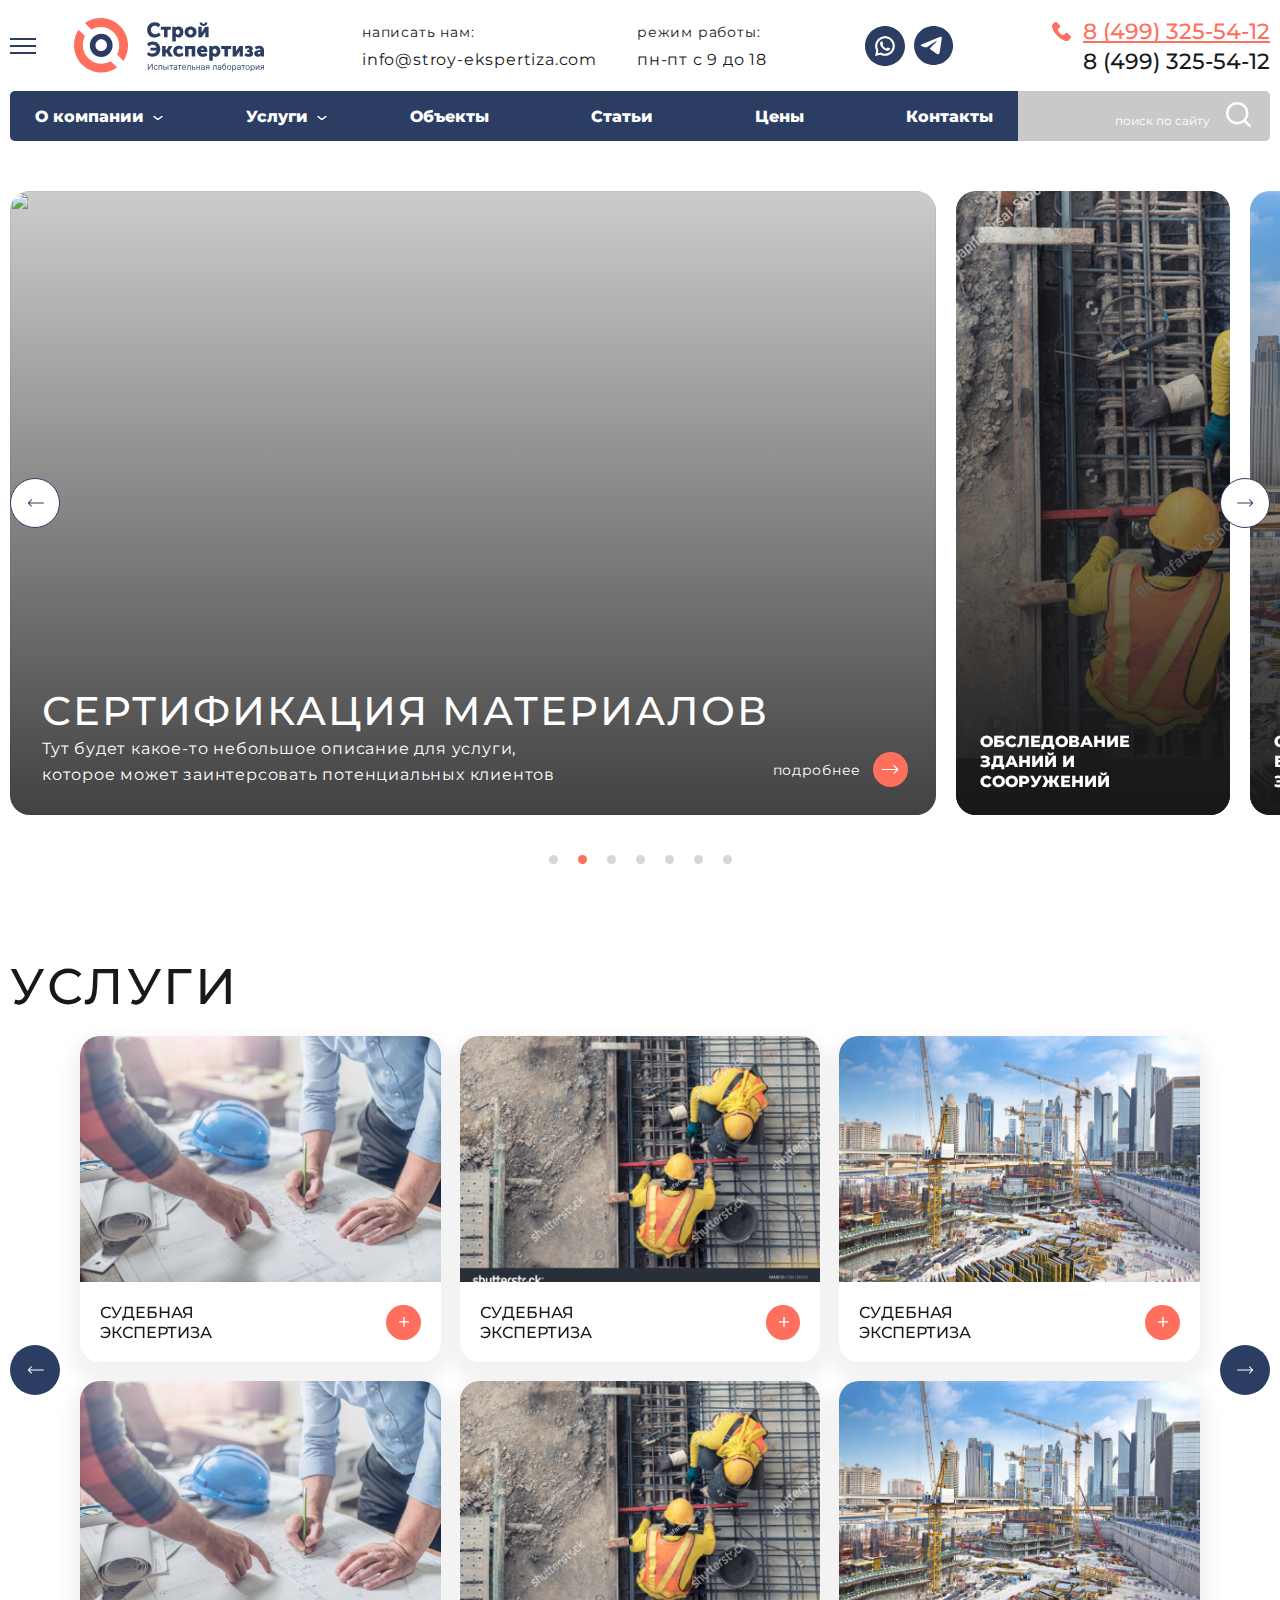
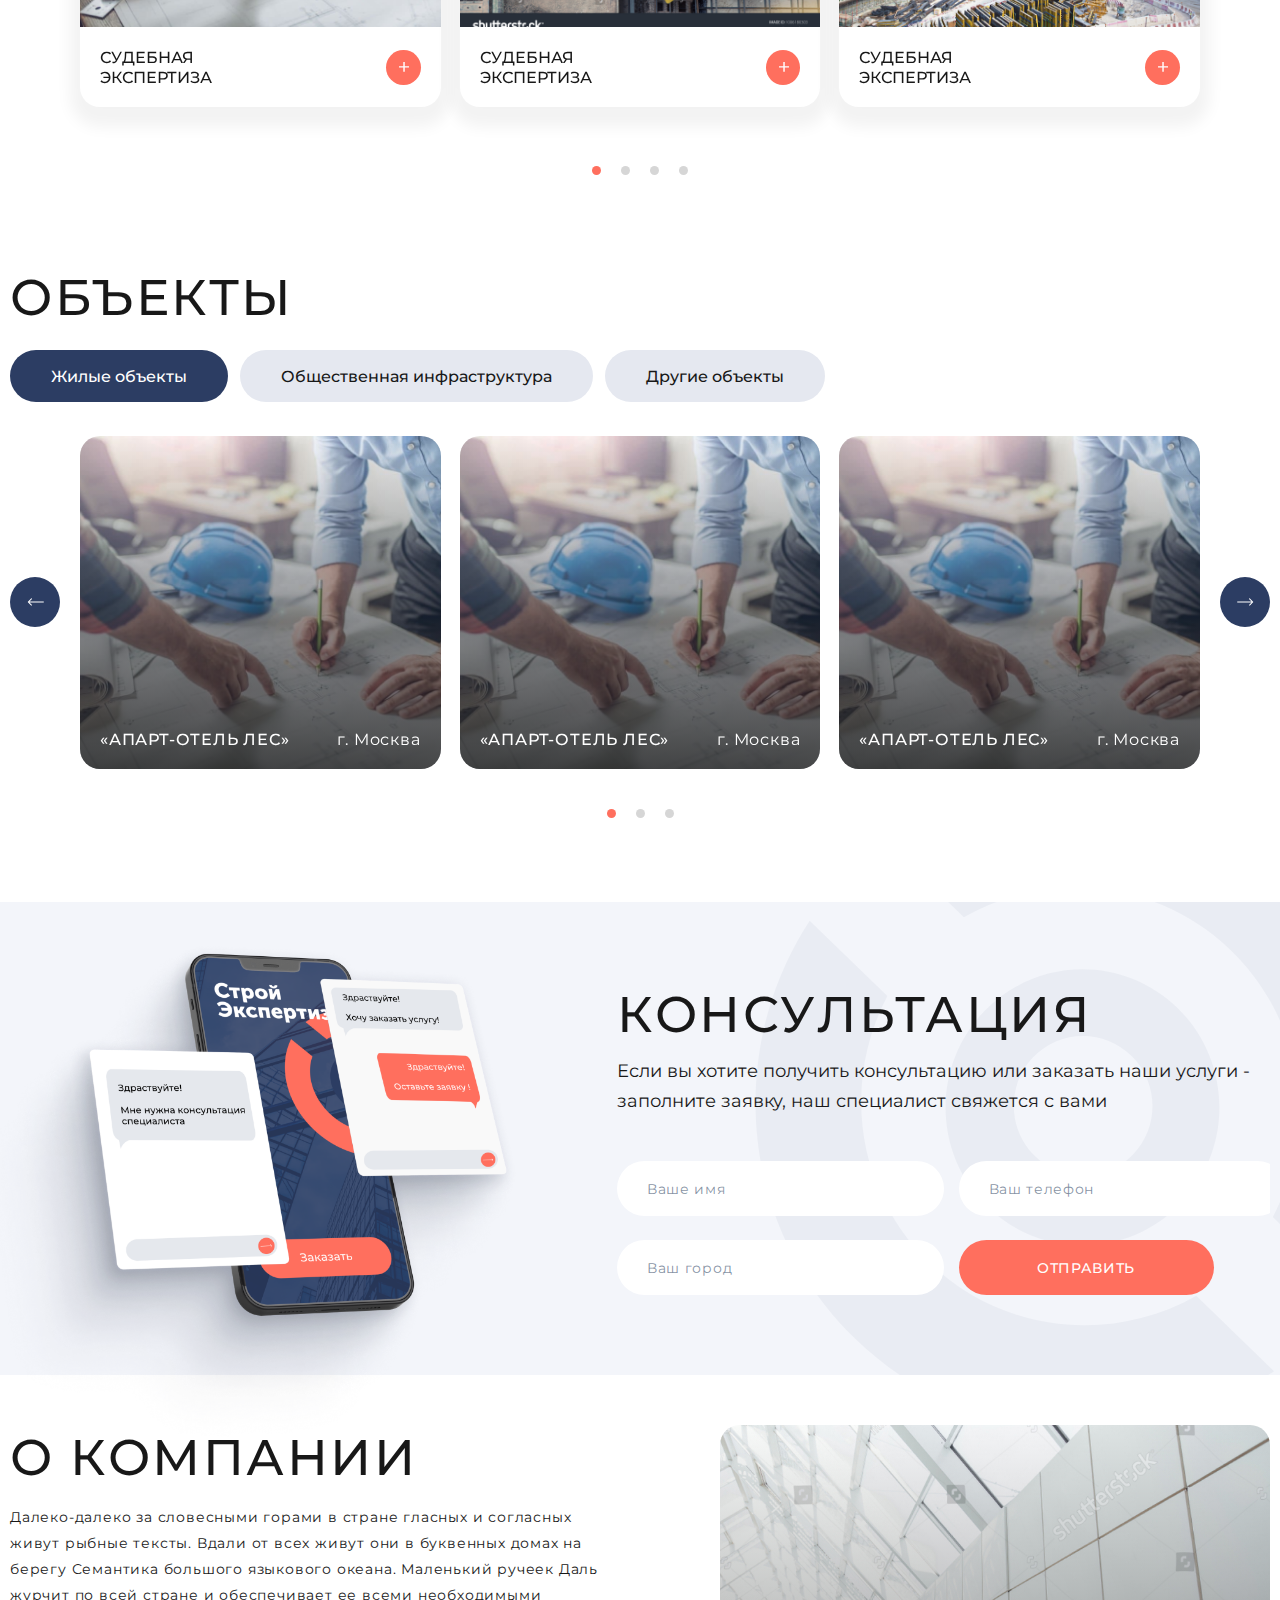
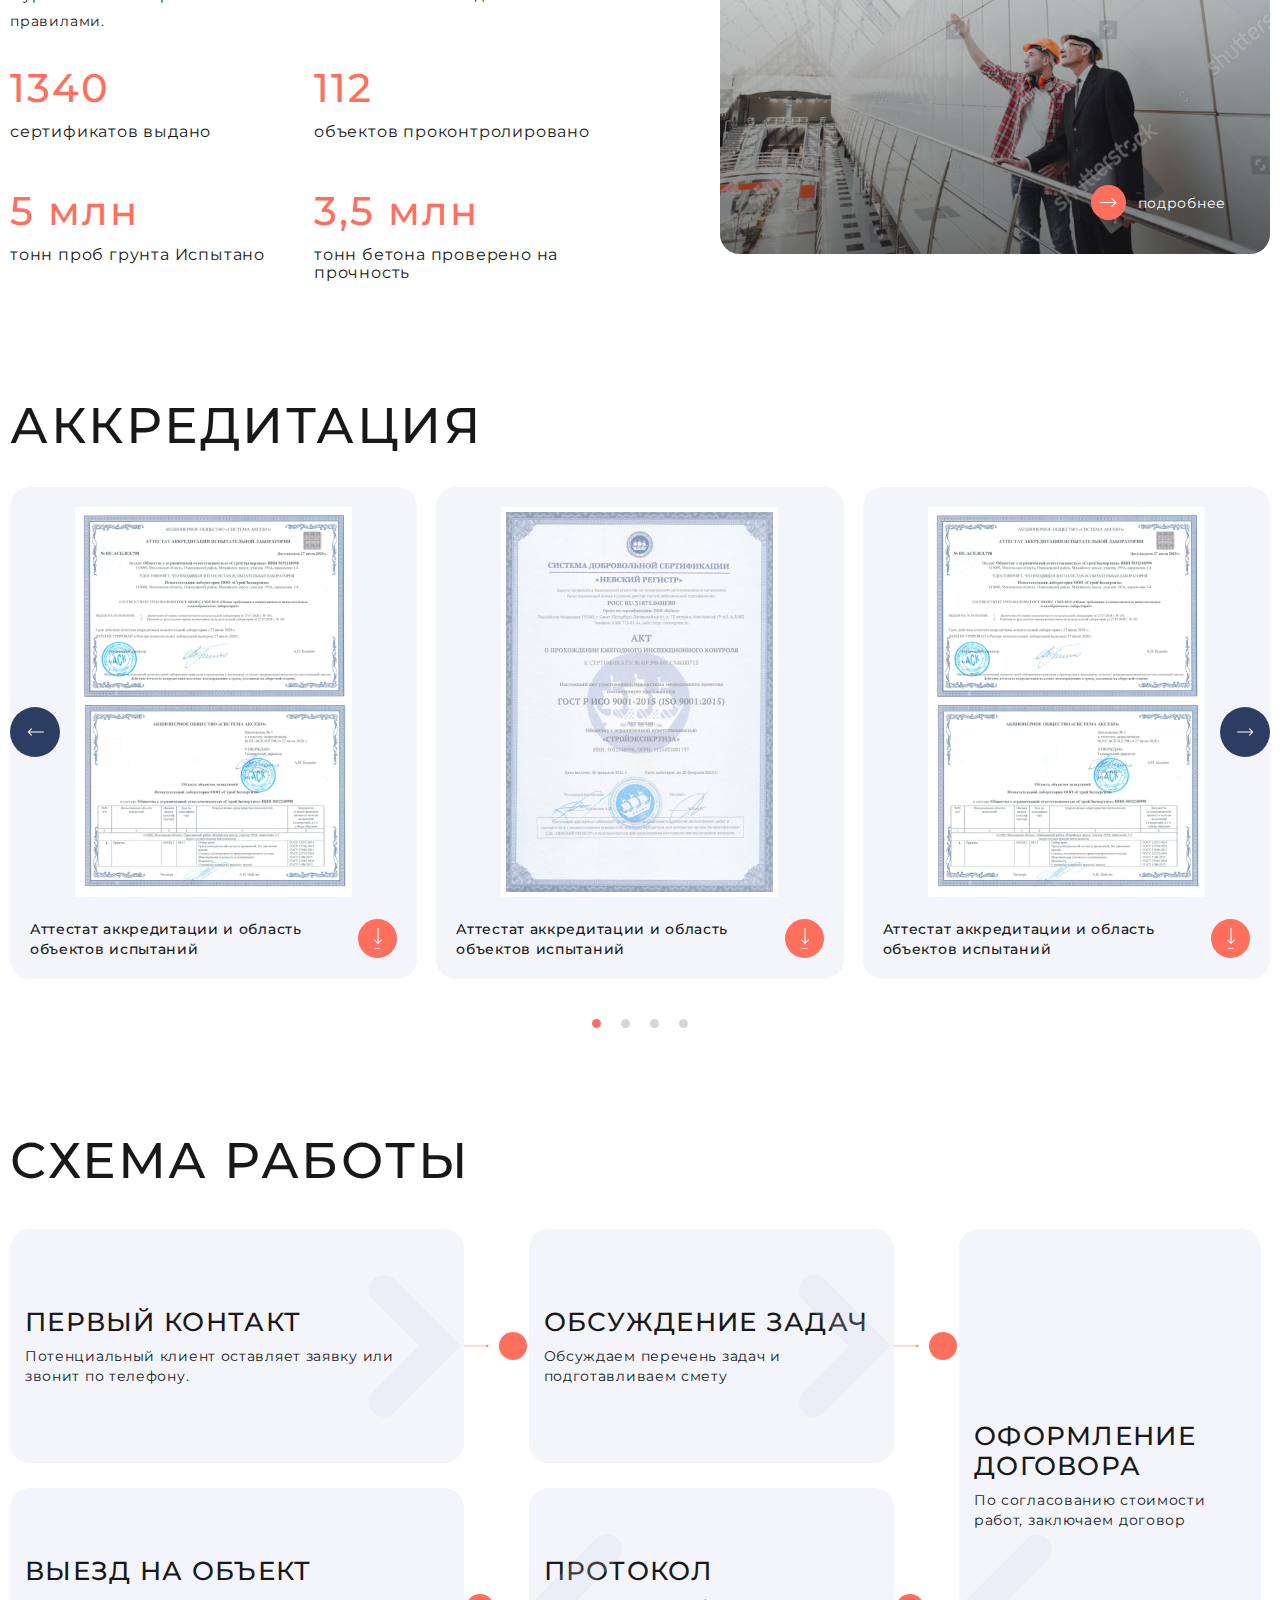
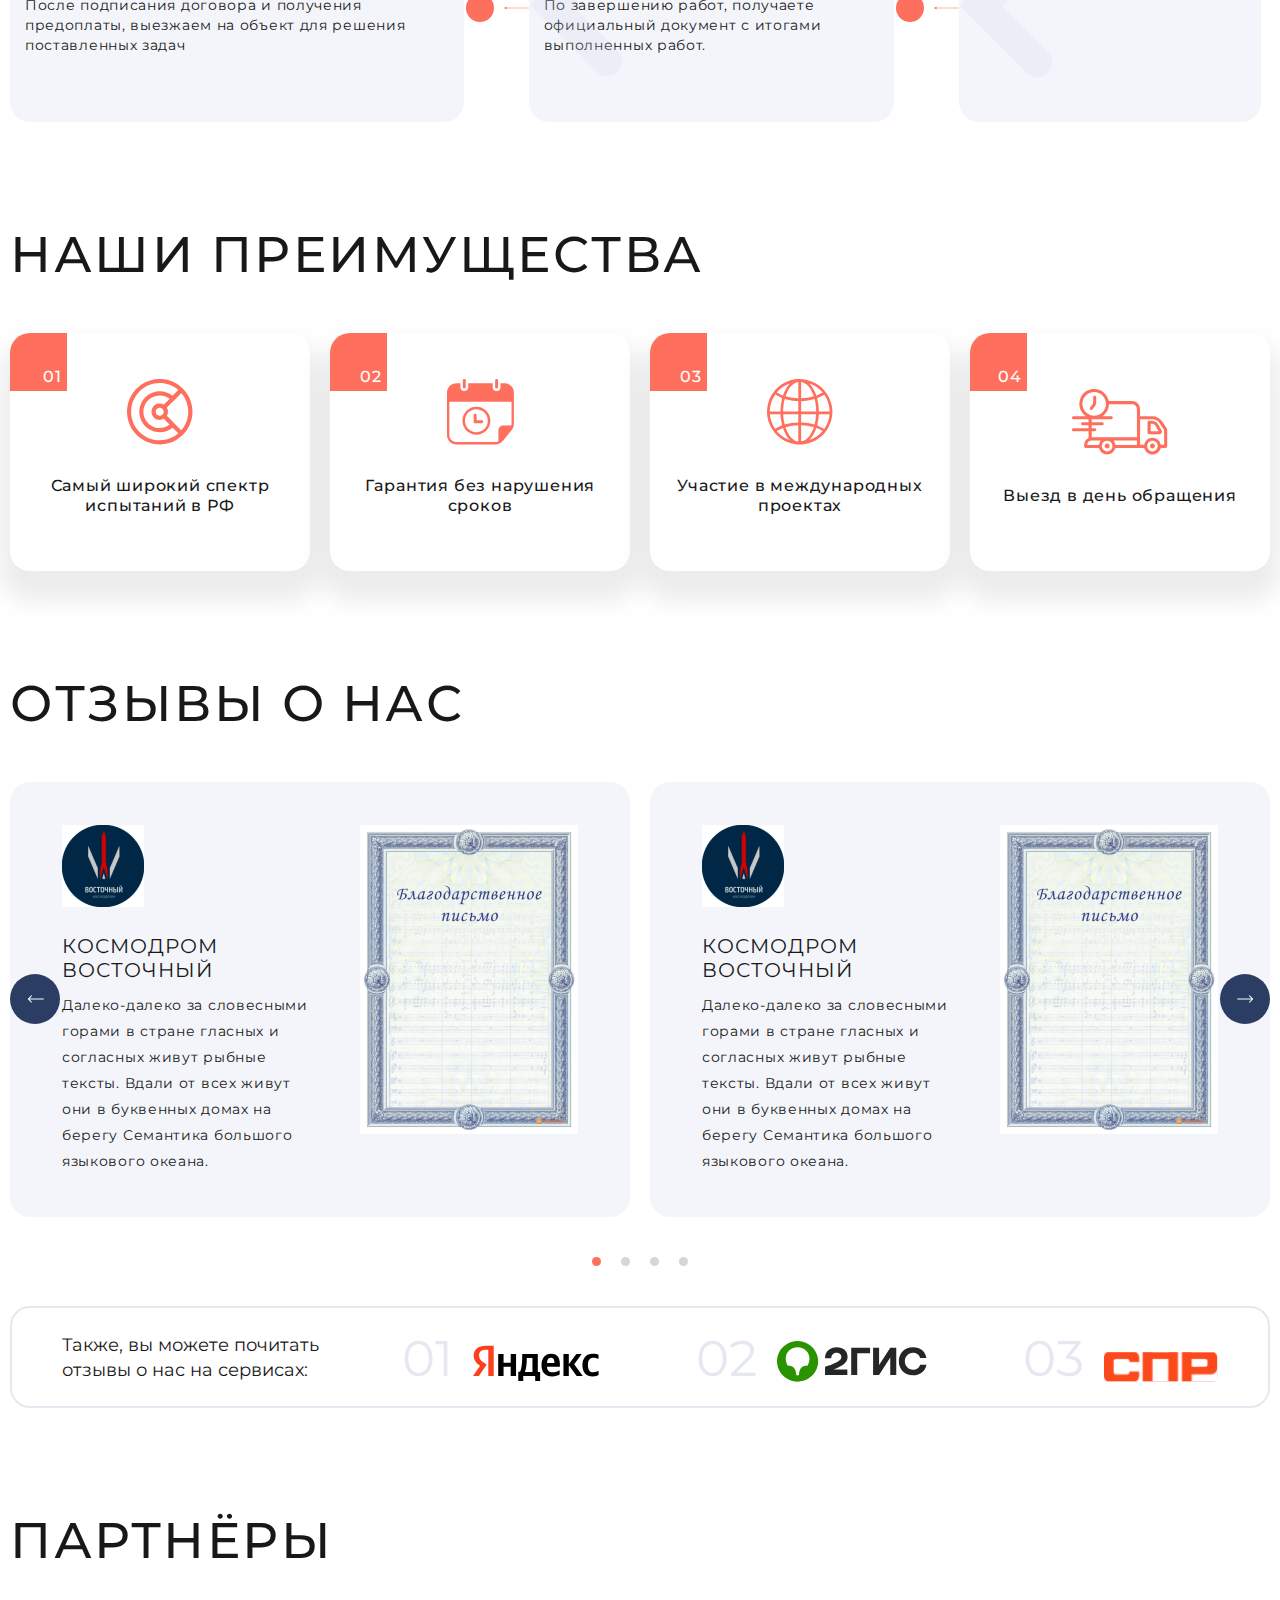
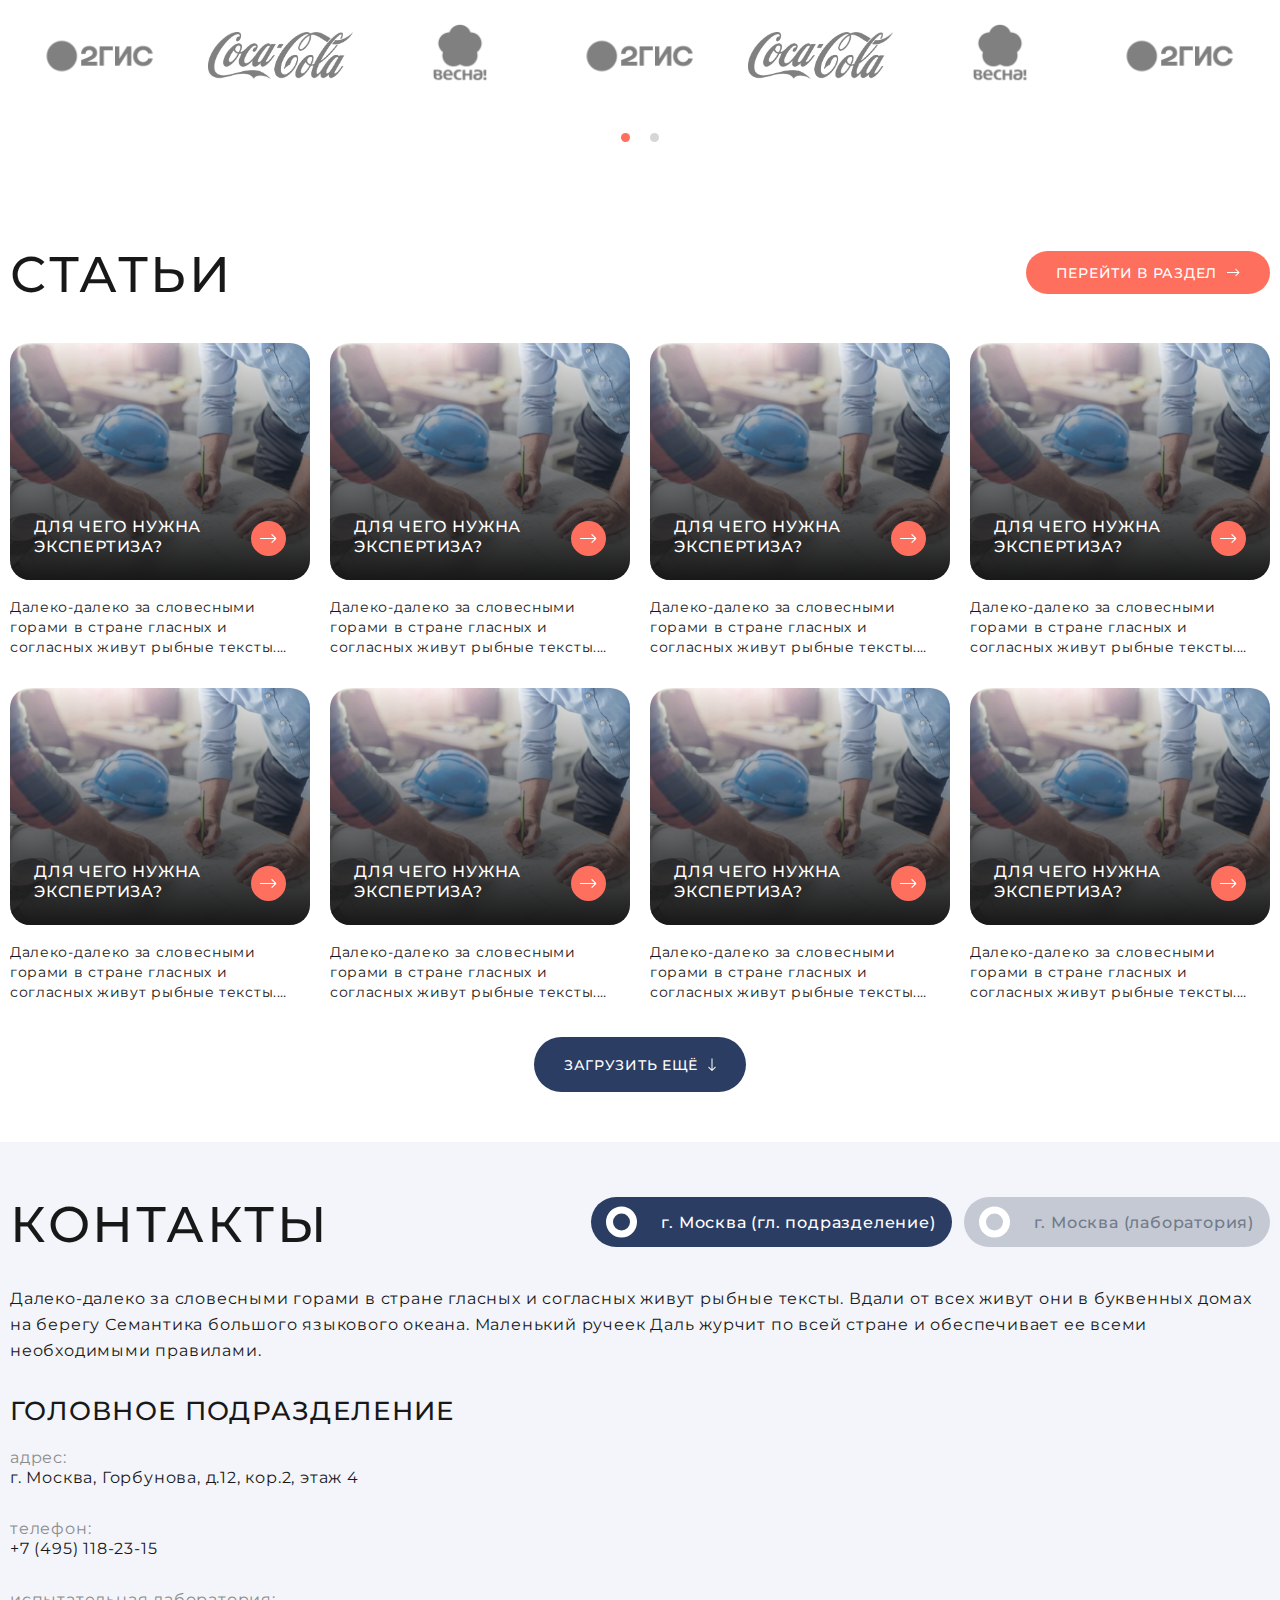
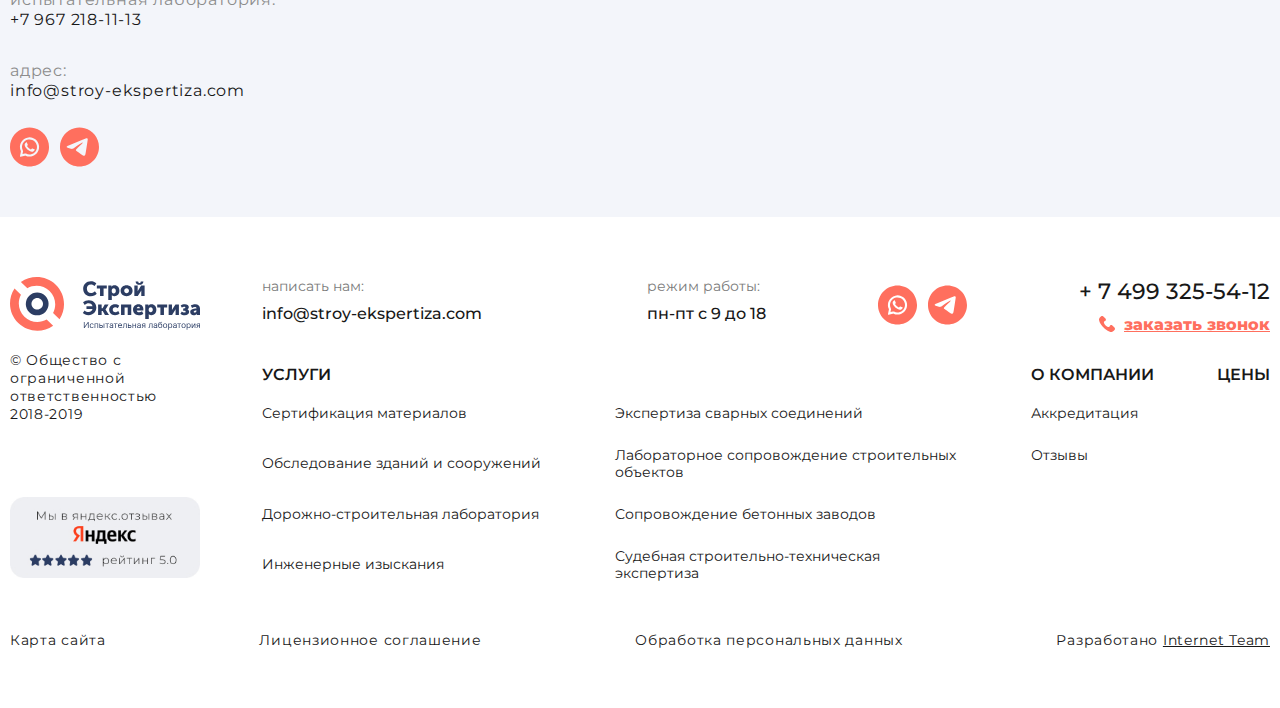
==== commit a2ee0a24: "fixed" ====
--- a/pages/index.html
+++ b/pages/index.html
@@ -198,28 +198,188 @@
                         <div class="slider-grettings swiper">
                             <div class="swiper-wrapper">
                                 <div class="swiper-slide">
-                                    <div class="swiper-slide-wrapper">Slide 1</div>
+                                    <div class="swiper-slide-content">
+                                        <picture class="picture">
+                                            <img src="../img/pic-service1.png" alt="" />
+                                        </picture>
+                                        <div class="slider-grettings__content">
+                                            <h2 class="caption caption--h2">сертификация материалов</h2>
+                                            <p>
+                                                Тут будет какое-то небольшое описание для услуги, которое может
+                                                заинтерсовать потенциальных клиентов
+                                            </p>
+                                            <a href="#" class="link-more">
+                                                подробнее
+
+                                                <svg width="14" height="8" viewBox="0 0 14 8" fill="none"
+                                                    xmlns="http://www.w3.org/2000/svg">
+                                                    <path
+                                                        d="M13.3536 4.35355C13.5488 4.15829 13.5488 3.84171 13.3536 3.64645L10.1716 0.464466C9.97631 0.269204 9.65973 0.269204 9.46447 0.464466C9.2692 0.659728 9.2692 0.976311 9.46447 1.17157L12.2929 4L9.46447 6.82843C9.2692 7.02369 9.2692 7.34027 9.46447 7.53553C9.65973 7.7308 9.97631 7.7308 10.1716 7.53553L13.3536 4.35355ZM0 4.5H13V3.5H0V4.5Z"
+                                                        fill="white" />
+                                                </svg>
+                                            </a>
+                                        </div>
+                                        <span class="text-invis">обследование зданий
+                                            и сооружений</span>
+                                    </div>
                                 </div>
                                 <div class="swiper-slide">
-                                    <div class="swiper-slide-wrapper">Slide 2</div>
+                                    <div class="swiper-slide-content">
+                                        <picture class="picture">
+                                            <img src="../img/pic-service4.png" alt="" />
+                                        </picture>
+                                        <div class="slider-grettings__content">
+                                            <h2 class="caption caption--h2">сертификация материалов</h2>
+                                            <p>
+                                                Тут будет какое-то небольшое описание для услуги, которое может
+                                                заинтерсовать потенциальных клиентов
+                                            </p>
+                                            <a href="#" class="link-more">
+                                                подробнее
+
+                                                <svg width="14" height="8" viewBox="0 0 14 8" fill="none"
+                                                    xmlns="http://www.w3.org/2000/svg">
+                                                    <path
+                                                        d="M13.3536 4.35355C13.5488 4.15829 13.5488 3.84171 13.3536 3.64645L10.1716 0.464466C9.97631 0.269204 9.65973 0.269204 9.46447 0.464466C9.2692 0.659728 9.2692 0.976311 9.46447 1.17157L12.2929 4L9.46447 6.82843C9.2692 7.02369 9.2692 7.34027 9.46447 7.53553C9.65973 7.7308 9.97631 7.7308 10.1716 7.53553L13.3536 4.35355ZM0 4.5H13V3.5H0V4.5Z"
+                                                        fill="white" />
+                                                </svg>
+                                            </a>
+                                        </div>
+                                        <span class="text-invis">обследование зданий
+                                            и сооружений</span>
+                                    </div>
                                 </div>
                                 <div class="swiper-slide">
-                                    <div class="swiper-slide-wrapper">Slide 3</div>
+                                    <div class="swiper-slide-content">
+                                        <picture class="picture">
+                                            <img src="../img/pic-service2.png" alt="" />
+                                        </picture>
+                                        <div class="slider-grettings__content">
+                                            <h2 class="caption caption--h2">сертификация материалов</h2>
+                                            <p>
+                                                Тут будет какое-то небольшое описание для услуги, которое может
+                                                заинтерсовать потенциальных клиентов
+                                            </p>
+                                            <a href="#" class="link-more">
+                                                подробнее
+
+                                                <svg width="14" height="8" viewBox="0 0 14 8" fill="none"
+                                                    xmlns="http://www.w3.org/2000/svg">
+                                                    <path
+                                                        d="M13.3536 4.35355C13.5488 4.15829 13.5488 3.84171 13.3536 3.64645L10.1716 0.464466C9.97631 0.269204 9.65973 0.269204 9.46447 0.464466C9.2692 0.659728 9.2692 0.976311 9.46447 1.17157L12.2929 4L9.46447 6.82843C9.2692 7.02369 9.2692 7.34027 9.46447 7.53553C9.65973 7.7308 9.97631 7.7308 10.1716 7.53553L13.3536 4.35355ZM0 4.5H13V3.5H0V4.5Z"
+                                                        fill="white" />
+                                                </svg>
+                                            </a>
+                                        </div>
+                                        <span class="text-invis">обследование зданий
+                                            и сооружений</span>
+                                    </div>
                                 </div>
                                 <div class="swiper-slide">
-                                    <div class="swiper-slide-wrapper">Slide 4</div>
+                                    <div class="swiper-slide-content">
+                                        <picture class="picture">
+                                            <img src="../img/pic-service3.png" alt="" />
+                                        </picture>
+                                        <div class="slider-grettings__content">
+                                            <h2 class="caption caption--h2">сертификация материалов</h2>
+                                            <p>
+                                                Тут будет какое-то небольшое описание для услуги, которое может
+                                                заинтерсовать потенциальных клиентов
+                                            </p>
+                                            <a href="#" class="link-more">
+                                                подробнее
+
+                                                <svg width="14" height="8" viewBox="0 0 14 8" fill="none"
+                                                    xmlns="http://www.w3.org/2000/svg">
+                                                    <path
+                                                        d="M13.3536 4.35355C13.5488 4.15829 13.5488 3.84171 13.3536 3.64645L10.1716 0.464466C9.97631 0.269204 9.65973 0.269204 9.46447 0.464466C9.2692 0.659728 9.2692 0.976311 9.46447 1.17157L12.2929 4L9.46447 6.82843C9.2692 7.02369 9.2692 7.34027 9.46447 7.53553C9.65973 7.7308 9.97631 7.7308 10.1716 7.53553L13.3536 4.35355ZM0 4.5H13V3.5H0V4.5Z"
+                                                        fill="white" />
+                                                </svg>
+                                            </a>
+                                        </div>
+                                        <span class="text-invis">сопровождение
+                                            бетонных заводов</span>
+                                    </div>
                                 </div>
                                 <div class="swiper-slide">
-                                    <div class="swiper-slide-wrapper">Slide 5</div>
+                                    <div class="swiper-slide-content">
+                                        <picture class="picture">
+                                            <img src="../img/pic-service4.png" alt="" />
+                                        </picture>
+                                        <div class="slider-grettings__content">
+                                            <h2 class="caption caption--h2">сертификация материалов</h2>
+                                            <p>
+                                                Тут будет какое-то небольшое описание для услуги, которое может
+                                                заинтерсовать потенциальных клиентов
+                                            </p>
+                                            <a href="#" class="link-more">
+                                                подробнее
+
+                                                <svg width="14" height="8" viewBox="0 0 14 8" fill="none"
+                                                    xmlns="http://www.w3.org/2000/svg">
+                                                    <path
+                                                        d="M13.3536 4.35355C13.5488 4.15829 13.5488 3.84171 13.3536 3.64645L10.1716 0.464466C9.97631 0.269204 9.65973 0.269204 9.46447 0.464466C9.2692 0.659728 9.2692 0.976311 9.46447 1.17157L12.2929 4L9.46447 6.82843C9.2692 7.02369 9.2692 7.34027 9.46447 7.53553C9.65973 7.7308 9.97631 7.7308 10.1716 7.53553L13.3536 4.35355ZM0 4.5H13V3.5H0V4.5Z"
+                                                        fill="white" />
+                                                </svg>
+                                            </a>
+                                        </div>
+                                        <span class="text-invis">обследование зданий
+                                            и сооружений</span>
+                                    </div>
                                 </div>
                                 <div class="swiper-slide">
-                                    <div class="swiper-slide-wrapper">Slide 6</div>
+                                    <div class="swiper-slide-content">
+                                        <picture class="picture">
+                                            <img src="../img/pic-service1.png" alt="" />
+                                        </picture>
+                                        <div class="slider-grettings__content">
+                                            <h2 class="caption caption--h2">сертификация материалов</h2>
+                                            <p>
+                                                Тут будет какое-то небольшое описание для услуги, которое может
+                                                заинтерсовать потенциальных клиентов
+                                            </p>
+                                            <a href="#" class="link-more">
+                                                подробнее
+
+                                                <svg width="14" height="8" viewBox="0 0 14 8" fill="none"
+                                                    xmlns="http://www.w3.org/2000/svg">
+                                                    <path
+                                                        d="M13.3536 4.35355C13.5488 4.15829 13.5488 3.84171 13.3536 3.64645L10.1716 0.464466C9.97631 0.269204 9.65973 0.269204 9.46447 0.464466C9.2692 0.659728 9.2692 0.976311 9.46447 1.17157L12.2929 4L9.46447 6.82843C9.2692 7.02369 9.2692 7.34027 9.46447 7.53553C9.65973 7.7308 9.97631 7.7308 10.1716 7.53553L13.3536 4.35355ZM0 4.5H13V3.5H0V4.5Z"
+                                                        fill="white" />
+                                                </svg>
+                                            </a>
+                                        </div>
+                                        <span class="text-invis">обследование зданий
+                                            и сооружений</span>
+                                    </div>
                                 </div>
                                 <div class="swiper-slide">
-                                    <div class="swiper-slide-wrapper">Slide 7</div>
-                                </div>
-                            </div>
-
+                                    <div class="swiper-slide-content">
+                                        <picture class="picture">
+                                            <img src="../img/pic-service1.png" alt="" />
+                                        </picture>
+                                        <div class="slider-grettings__content">
+                                            <h2 class="caption caption--h2">сертификация материалов</h2>
+                                            <p>
+                                                Тут будет какое-то небольшое описание для услуги, которое может
+                                                заинтерсовать потенциальных клиентов
+                                            </p>
+                                            <a href="#" class="link-more">
+                                                подробнее
+
+                                                <svg width="14" height="8" viewBox="0 0 14 8" fill="none"
+                                                    xmlns="http://www.w3.org/2000/svg">
+                                                    <path
+                                                        d="M13.3536 4.35355C13.5488 4.15829 13.5488 3.84171 13.3536 3.64645L10.1716 0.464466C9.97631 0.269204 9.65973 0.269204 9.46447 0.464466C9.2692 0.659728 9.2692 0.976311 9.46447 1.17157L12.2929 4L9.46447 6.82843C9.2692 7.02369 9.2692 7.34027 9.46447 7.53553C9.65973 7.7308 9.97631 7.7308 10.1716 7.53553L13.3536 4.35355ZM0 4.5H13V3.5H0V4.5Z"
+                                                        fill="white" />
+                                                </svg>
+                                            </a>
+                                        </div>
+                                        <span class="text-invis">обследование зданий
+                                            и сооружений</span>
+                                    </div>
+                                </div>
+                            </div>
                         </div>
                         <div class="swiper-pagination"></div>
 
@@ -1640,61 +1800,61 @@
                             <div class="swiper-slide">
                                 <picture class="picture">
                                     <a href="#"></a>
-                                    <img src="../img/svg/pic-partner1.svg" alt="" />
+                                    <img src="../img/pic-partner1.png" alt="" />
                                 </picture>
                             </div>
                             <div class="swiper-slide">
                                 <picture class="picture">
                                     <a href="#"></a>
-                                    <img src="../img/svg/pic-partner2.svg" alt="" />
+                                    <img src="../img/pic-partner2.png" alt="" />
                                 </picture>
                             </div>
                             <div class="swiper-slide">
                                 <picture class="picture">
                                     <a href="#"></a>
-                                    <img src="../img/svg/pic-partner3.svg" alt="" />
+                                    <img src="../img/pic-partner3.png" alt="" />
                                 </picture>
                             </div>
                             <div class="swiper-slide">
                                 <picture class="picture">
                                     <a href="#"></a>
-                                    <img src="../img/svg/pic-partner1.svg" alt="" />
+                                    <img src="../img/pic-partner1.png" alt="" />
                                 </picture>
                             </div>
                             <div class="swiper-slide">
                                 <picture class="picture">
                                     <a href="#"></a>
-                                    <img src="../img/svg/pic-partner2.svg" alt="" />
+                                    <img src="../img/pic-partner2.png" alt="" />
                                 </picture>
                             </div>
                             <div class="swiper-slide">
                                 <picture class="picture">
                                     <a href="#"></a>
-                                    <img src="../img/svg/pic-partner3.svg" alt="" />
+                                    <img src="../img/pic-partner3.png" alt="" />
                                 </picture>
                             </div>
                             <div class="swiper-slide">
                                 <picture class="picture">
                                     <a href="#"></a>
-                                    <img src="../img/svg/pic-partner1.svg" alt="" />
+                                    <img src="../img/pic-partner1.png" alt="" />
                                 </picture>
                             </div>
                             <div class="swiper-slide">
                                 <picture class="picture">
                                     <a href="#"></a>
-                                    <img src="../img/svg/pic-partner2.svg" alt="" />
+                                    <img src="../img/pic-partner2.png" alt="" />
                                 </picture>
                             </div>
                             <div class="swiper-slide">
                                 <picture class="picture">
                                     <a href="#"></a>
-                                    <img src="../img/svg/pic-partner3.svg" alt="" />
+                                    <img src="../img/pic-partner3.png" alt="" />
                                 </picture>
                             </div>
                             <div class="swiper-slide">
                                 <picture class="picture">
                                     <a href="#"></a>
-                                    <img src="../img/svg/pic-partner1.svg" alt="" />
+                                    <img src="../img/pic-partner1.png" alt="" />
                                 </picture>
                             </div>
                         </div>
--- a/css/style.css
+++ b/css/style.css
@@ -1128,7 +1128,9 @@
 
 .header {
   background-color: rgb(255, 255, 255);
-  position: relative;
+  position: sticky;
+  left: 0;
+  top: 0;
   z-index: 9;
 }
 
@@ -2327,9 +2329,16 @@
   text-indent: 200%;
   white-space: nowrap;
 }
+.slider-partners .picture:hover img {
+  filter: contrast(100%);
+}
 .slider-partners .picture img {
   max-width: 100%;
   max-height: 100%;
+  width: 145px;
+  object-fit: contain;
+  filter: contrast(0%);
+  transition: all 0.3s;
 }
 .slider-partners .swiper-pagination {
   margin-top: 40px;
@@ -3615,23 +3624,148 @@
   display: block;
   width: 926px;
   height: 624px;
-  margin: 0;
+  margin: 0 !important;
   overflow: visible;
+  opacity: 0;
+  transition: opacity 1s;
+}
+.slider-grettings.init .swiper-slide:not(.swiper-slide-active) .swiper-slide-content {
+  width: 274px;
+}
+.slider-grettings.load {
+  opacity: 1;
 }
 .slider-grettings .swiper-slide {
-  width: 274px;
+  position: relative;
   height: 100%;
-  transition: width 0.3s ease;
   opacity: 1;
   pointer-events: initial;
-}
-.slider-grettings .swiper-slide-wrapper {
-  display: flex;
-  justify-content: center;
-  align-items: center;
+  transition: all 0.5s;
+}
+.slider-grettings .swiper-slide .picture {
+  position: absolute;
+  left: 0;
+  top: 0;
   width: 100%;
   height: 100%;
+}
+.slider-grettings .swiper-slide .picture img {
+  position: absolute;
+  left: 0;
+  top: 0;
+  width: 100%;
+  height: 100%;
+  object-fit: cover;
+}
+.slider-grettings .swiper-slide:not(.swiper-slide-active) .swiper-slide-content {
+  cursor: pointer;
+}
+.slider-grettings .swiper-slide:not(.swiper-slide-active) .swiper-slide-content:hover::before {
+  opacity: 0.55;
+}
+.slider-grettings .swiper-slide .swiper-slide-content {
+  width: 100%;
+  height: 100%;
+  border-radius: 20px;
   background: #ccc;
+  transition: all 0.5s;
+  transform: translateX(-652px);
+  position: relative;
+  overflow: hidden;
+  z-index: 3;
+}
+.slider-grettings .swiper-slide .swiper-slide-content::before {
+  content: "";
+  position: absolute;
+  -webkit-transition: all 0.3s;
+  -moz-transition: all 0.3s;
+  -o-transition: all 0.3s;
+  transition: all 0.3s;
+  left: 0;
+  top: 0;
+  width: 100%;
+  height: 100%;
+  background: linear-gradient(0deg, #181818 0%, rgba(24, 24, 24, 0) 100%);
+  opacity: 1;
+  pointer-events: none;
+  z-index: 2;
+}
+.slider-grettings .swiper-slide-prev .swiper-slide-content {
+  transform: translateX(652px);
+}
+.slider-grettings .swiper-slide-next + .swiper-slide + .swiper-slide .swiper-slide-content {
+  transform: translateX(-1304px);
+}
+.slider-grettings .swiper-slide-active + .swiper-slide .swiper-slide-content {
+  transform: translateX(0);
+}
+.slider-grettings .swiper-slide-active .swiper-slide-content {
+  transform: translateX(0);
+}
+.slider-grettings .swiper-slide-active .swiper-slide-content::before {
+  opacity: 0.77 !important;
+}
+.slider-grettings .swiper-slide-active .slider-grettings__content {
+  pointer-events: initial;
+}
+.slider-grettings .swiper-slide-active .slider-grettings__content > * {
+  opacity: 1;
+}
+.slider-grettings .swiper-slide-active .text-invis {
+  display: none;
+}
+.slider-grettings .text-invis {
+  position: absolute;
+  left: 24px;
+  bottom: 24px;
+  width: 100%;
+  font-size: 16px;
+  font-weight: 700;
+  line-height: 20px;
+  letter-spacing: 0em;
+  z-index: 3;
+  color: #fff;
+  text-transform: uppercase;
+  max-width: 157px;
+}
+
+.slider-grettings__content {
+  display: flex;
+  width: 0;
+  position: relative;
+  z-index: 3;
+  justify-content: flex-end;
+  flex-direction: column;
+  height: 100%;
+  width: 100%;
+  color: #fff;
+  padding: 0 15px 28px 72px;
+  overflow: hidden;
+  width: 926px;
+  pointer-events: none;
+}
+.slider-grettings__content .caption {
+  color: #fff;
+  display: block;
+  width: 100%;
+  font-size: 40px;
+  line-height: 50px;
+  opacity: 0;
+  transition: opacity 0.5s;
+}
+.slider-grettings__content p {
+  max-width: 516px;
+  width: 100%;
+  display: block;
+  opacity: 0;
+  transition: opacity 0.5s;
+}
+.slider-grettings__content .link-more {
+  position: absolute;
+  right: 28px;
+  bottom: 28px;
+  opacity: 0;
+  transition: opacity 0.5s;
 }
 
 @media (max-width: 1619px) {
@@ -3826,6 +3960,9 @@
   }
   .article-page .about-block__right {
     width: calc(100% - 540px);
+  }
+  .slider-grettings__content {
+    padding-left: 32px;
   }
 }
 @media (max-width: 1199px) {
@@ -4135,6 +4272,9 @@
   .error-block .picture {
     width: 350px;
     margin: 0 auto;
+  }
+  .grettings-section {
+    padding: 30px 0;
   }
 }
 @media (max-width: 1023px) {
@@ -4384,6 +4524,74 @@
   .article-page .about-block__right {
     width: 100%;
   }
+  .slider-grettings {
+    width: 100%;
+    height: auto;
+    opacity: 1;
+    visibility: visible;
+    transition: all 0.3s;
+  }
+  .slider-grettings .swiper-wrapper {
+    width: 100%;
+    flex-direction: column;
+    height: auto;
+    gap: 20px;
+  }
+  .slider-grettings .swiper-slide {
+    width: 100%;
+    height: auto;
+  }
+  .slider-grettings .swiper-slide .swiper-slide-content {
+    width: 100%;
+    height: 150px;
+    transition: all 0.3s;
+  }
+  .slider-grettings .swiper-slide .swiper-slide-content.opened {
+    height: 300px;
+  }
+  .slider-grettings .swiper-slide .swiper-slide-content.opened .slider-grettings__content > * {
+    opacity: 1;
+  }
+  .slider-grettings .swiper-slide .swiper-slide-content.opened .text-invis {
+    display: none;
+  }
+  .slider-grettings .swiper-slide-content {
+    width: 100% !important;
+    transform: initial !important;
+  }
+  .slider-grettings .text-invis {
+    left: 20px;
+    bottom: 20px;
+    font-size: 14px;
+    line-height: 20px;
+    max-width: 100%;
+  }
+  .slider-grettings__content {
+    width: 100%;
+    font-size: 12px;
+    line-height: 16px;
+    padding: 15px;
+  }
+  .slider-grettings__content p {
+    max-width: 70%;
+  }
+  .slider-grettings__content .caption {
+    font-size: 30px;
+    line-height: 40px;
+  }
+  .slider-grettings__content .link-more {
+    right: 20px;
+    bottom: 20px;
+    font-size: 12px;
+    gap: 5px;
+  }
+  .slider-grettings__content .link-more svg {
+    width: 25px;
+    height: 25px;
+  }
+  .slider-grettings__content::before {
+    opacity: 1 !important;
+  }
 }
 @media (max-width: 767px) {
   .footer__info {
@@ -4552,6 +4760,26 @@
     font-size: 20px;
     list-style: 30px;
     padding: 15px 30px;
+  }
+  .contacts__col > .caption--h3,
+  .squeeze__content > .caption--h2,
+  .about-block__left > .caption--h2,
+  .contacts .contacts__content > .caption--h2,
+  section .container > .caption--h2 {
+    text-align: center;
+    width: 100%;
+    display: block;
+  }
+  .article-section__head {
+    justify-content: center;
+    flex-direction: column;
+    text-align: center;
+  }
+  .footer-menu__sub {
+    display: none;
+  }
+  .objects-section .tabs-links {
+    justify-content: center;
   }
 }
 @media (max-width: 639px) {
@@ -4617,14 +4845,35 @@
   .scheme-item::before {
     display: none;
   }
-  .article-list {
-    grid-template-columns: 1fr;
-  }
   .review-list {
     grid-template-columns: 1fr;
   }
   .team-block__media .picture {
     height: 290px;
+  }
+  .article-item {
+    font-size: 12px;
+    line-height: 16px;
+  }
+  .article-item .link-more {
+    position: relative;
+  }
+  .article-item .link-more svg {
+    width: 20px;
+    height: 20px;
+    padding: 5px;
+  }
+  .article-item__picture .link {
+    font-size: 12px;
+    line-height: 16px;
+    max-width: 100%;
+  }
+  .article-item__picture {
+    height: 200px;
+    flex-direction: column;
+    align-items: flex-start;
+    justify-content: flex-end;
+    gap: 10px;
   }
 }
 @media (max-width: 479px) {
@@ -4790,6 +5039,22 @@
     padding: 20px;
     height: 400px;
   }
+  .slider-grettings__content {
+    gap: 10px;
+  }
+  .slider-grettings__content .caption {
+    font-size: 20px;
+    line-height: 30px;
+  }
+  .slider-grettings__content p {
+    max-width: 100%;
+  }
+  .slider-grettings__content .link-more {
+    gap: 5px;
+    position: relative;
+    bottom: auto;
+    right: auto;
+  }
 }
 
 /*# sourceMappingURL=style.css.map */
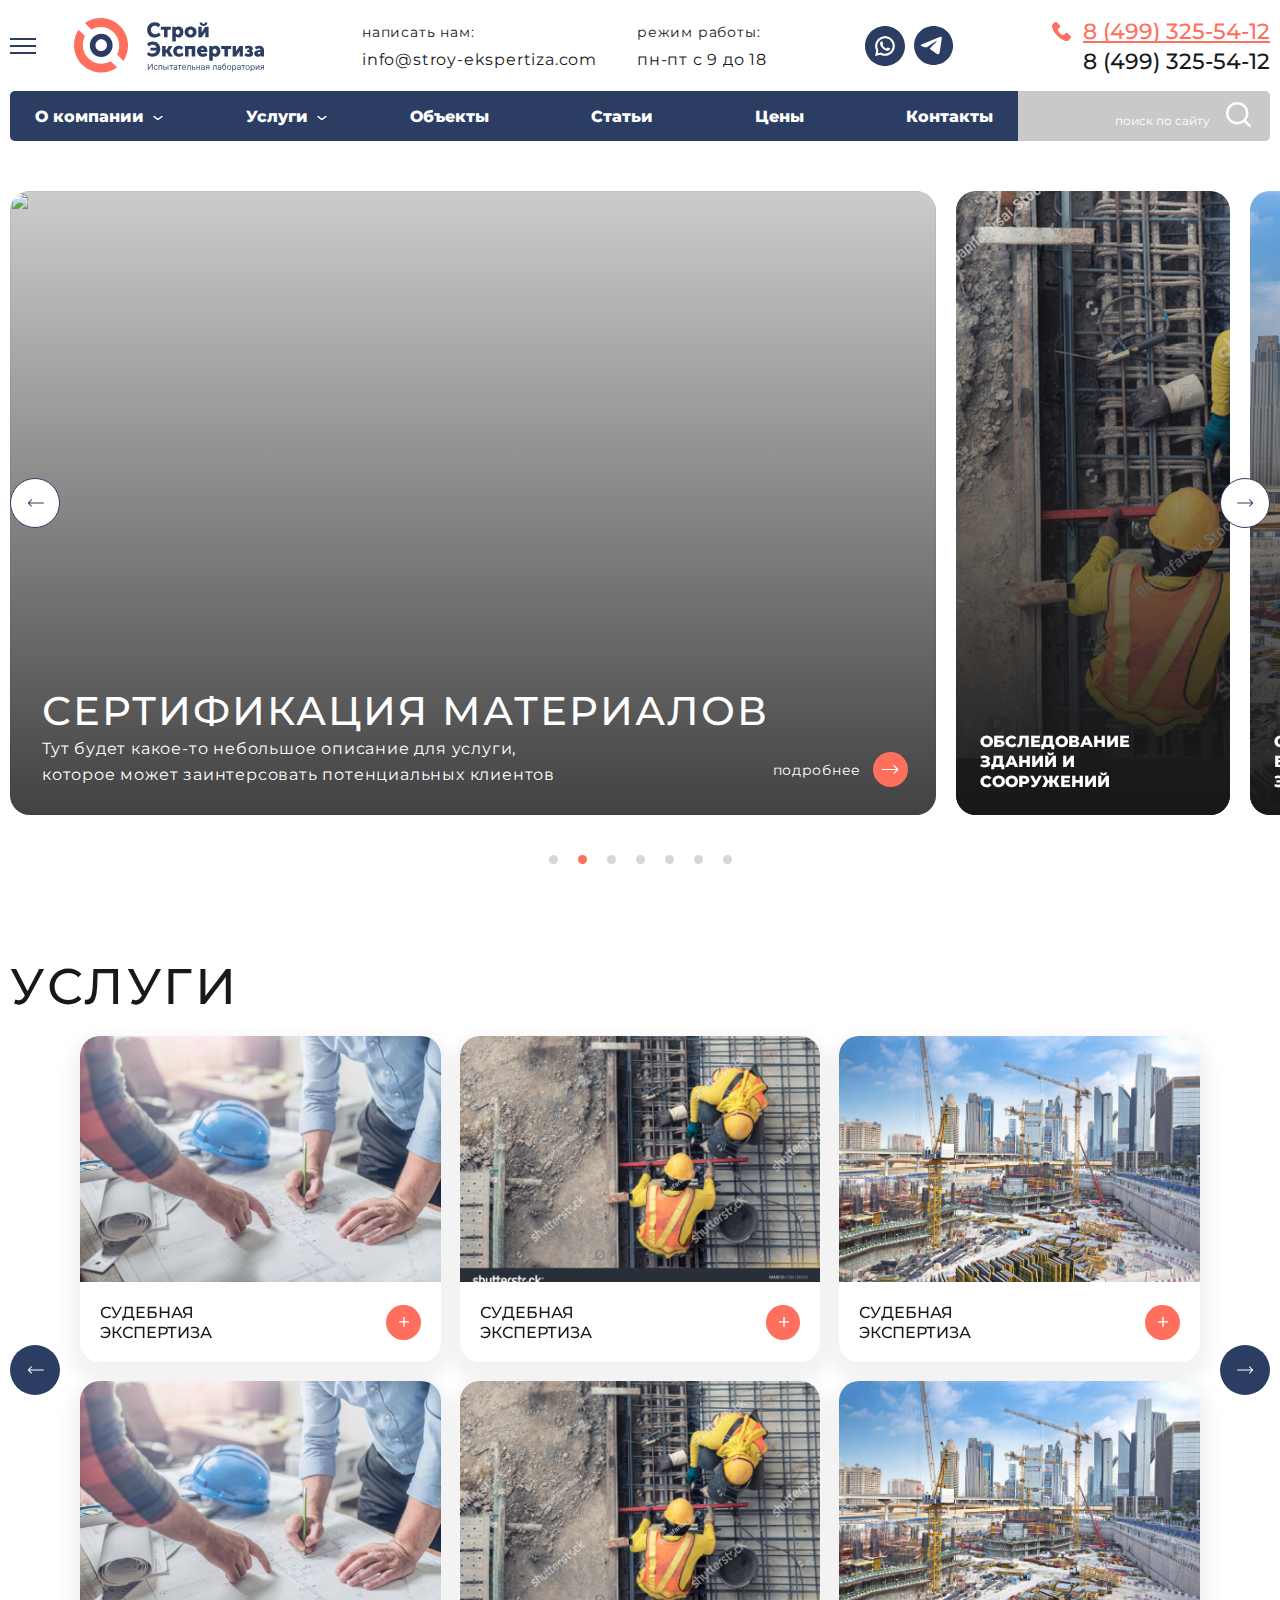
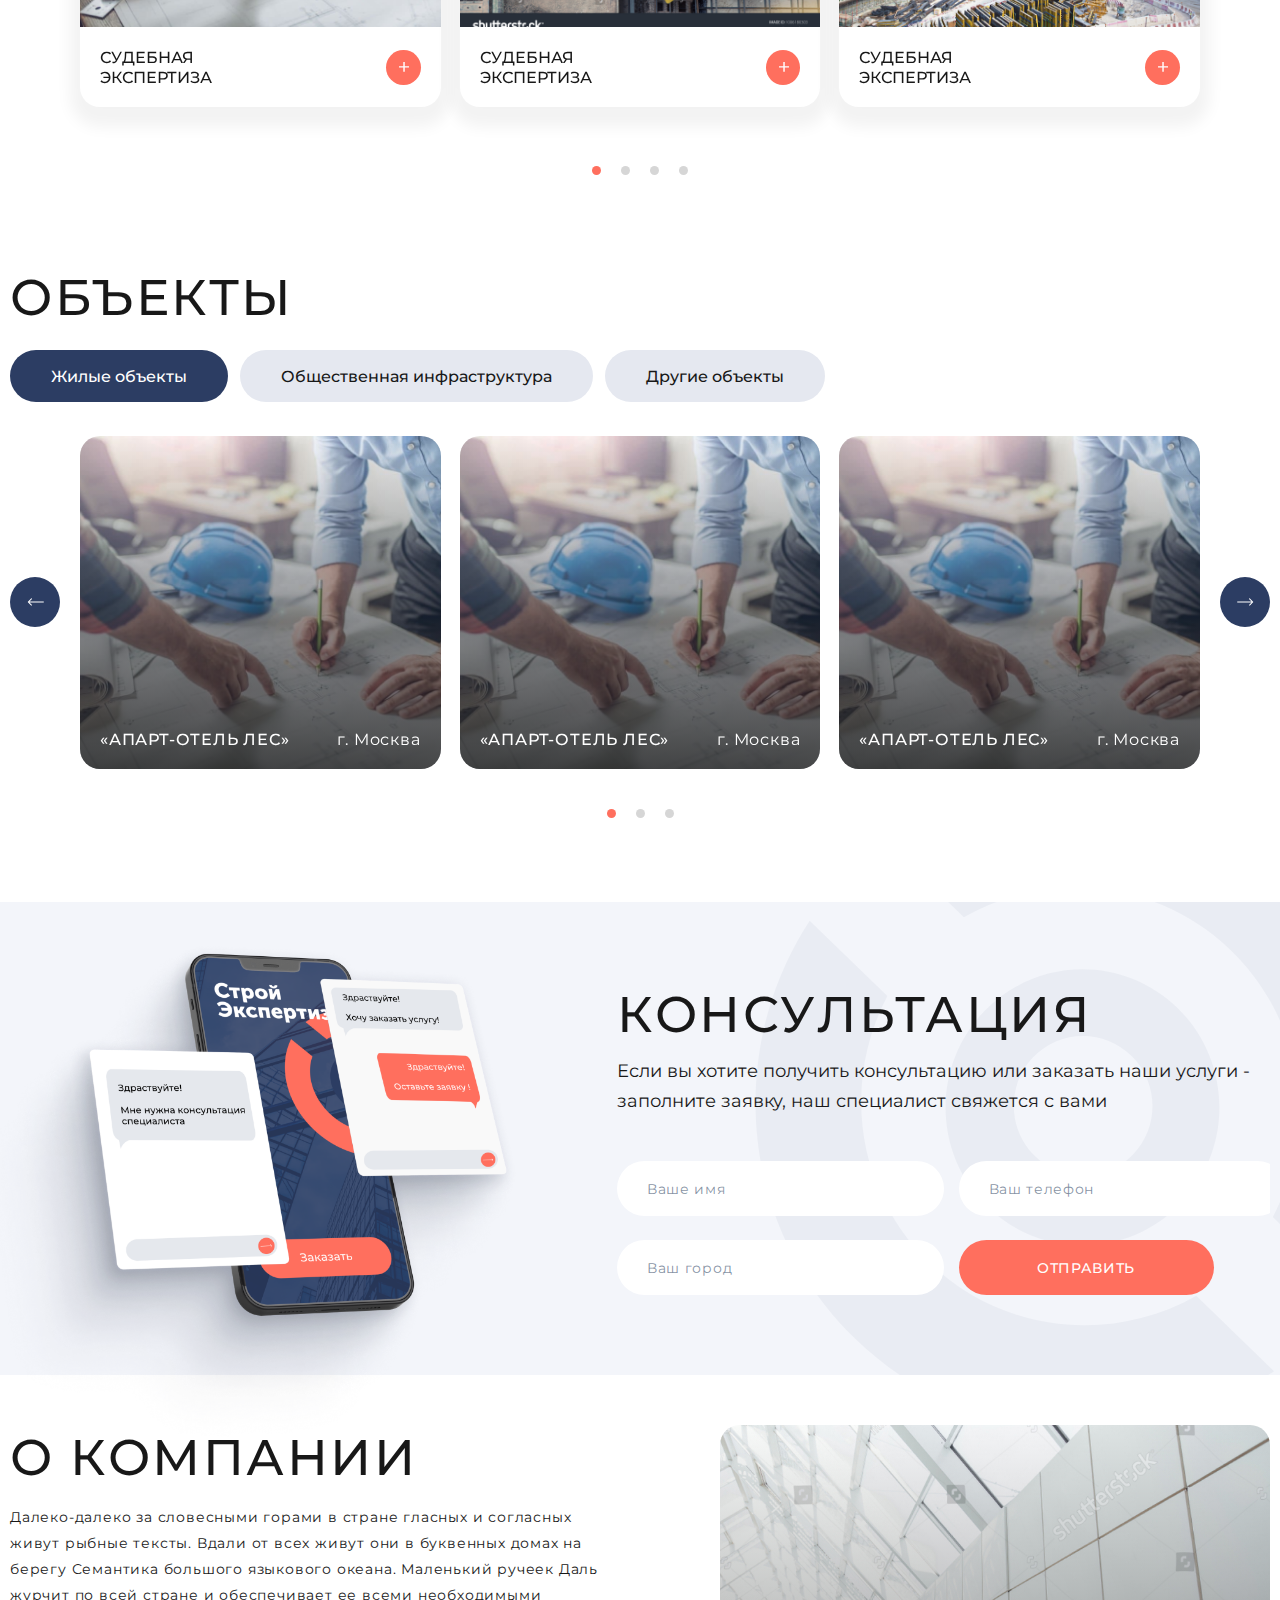
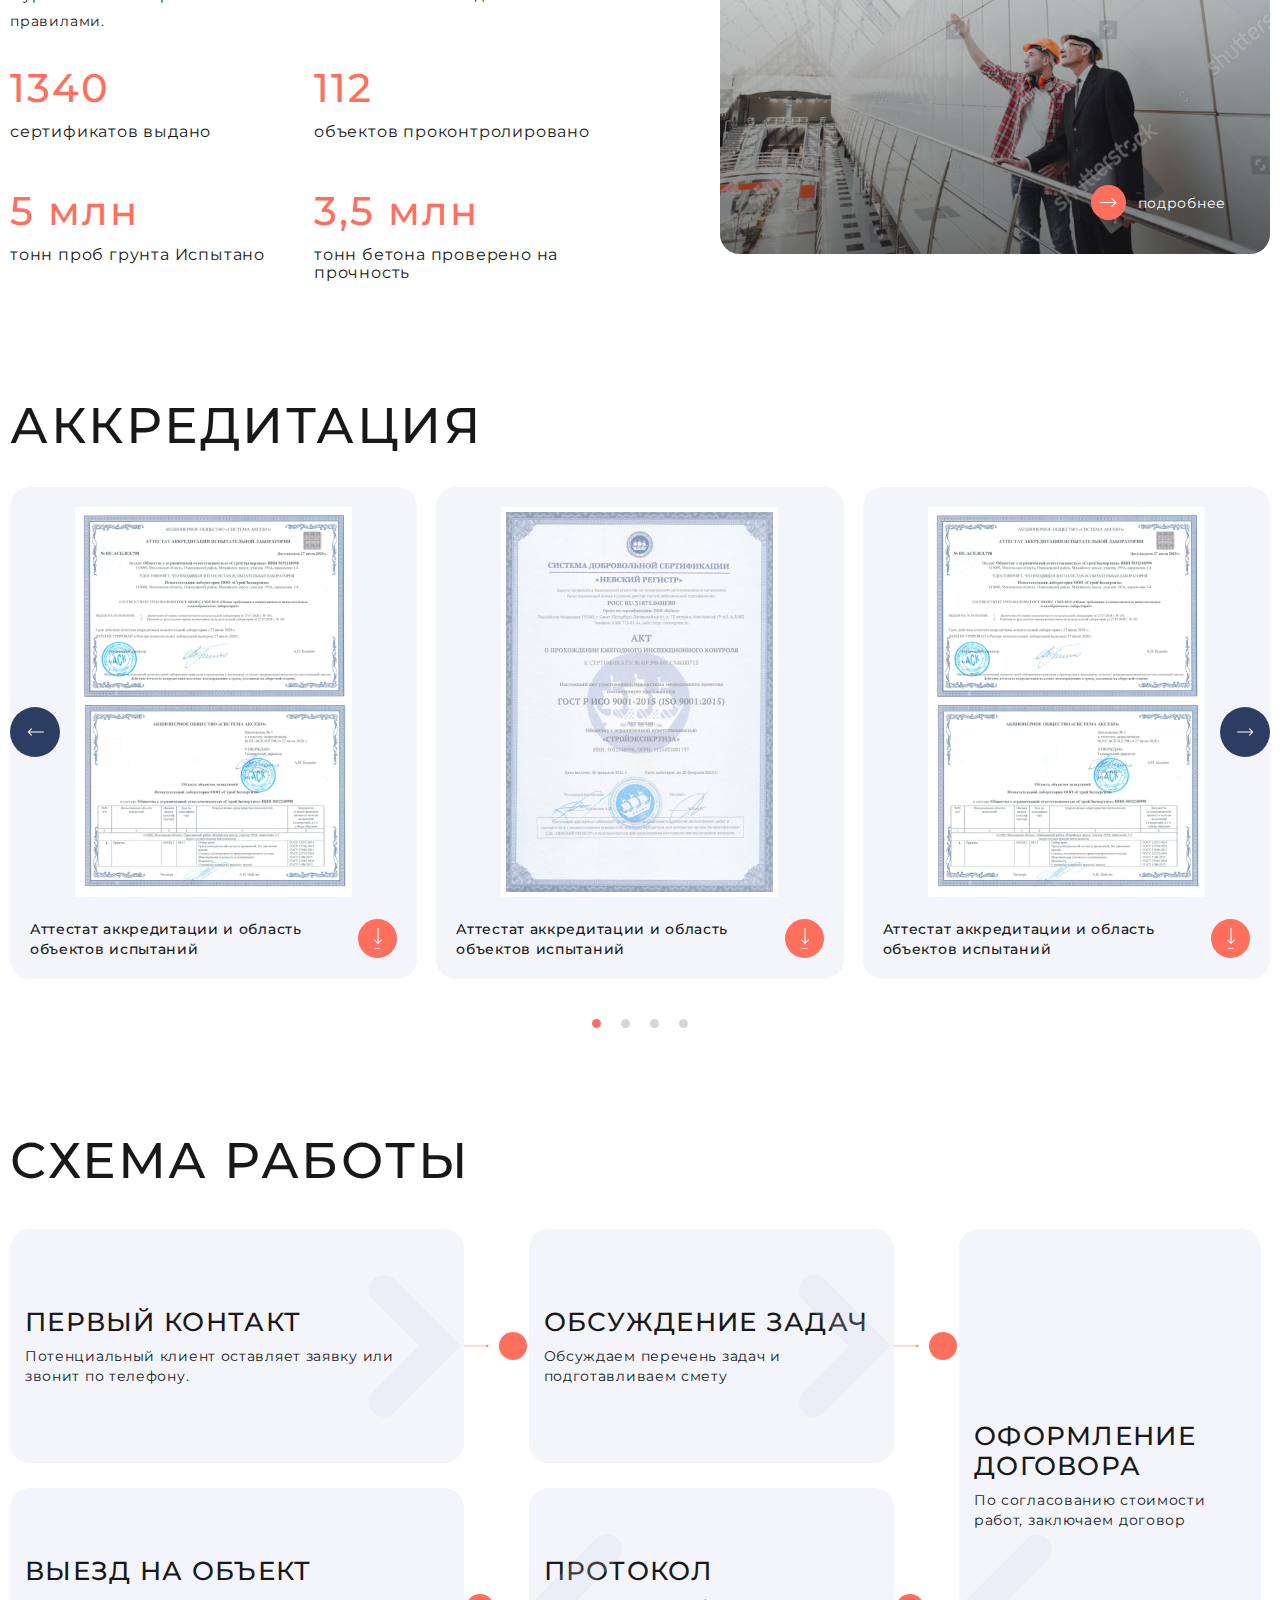
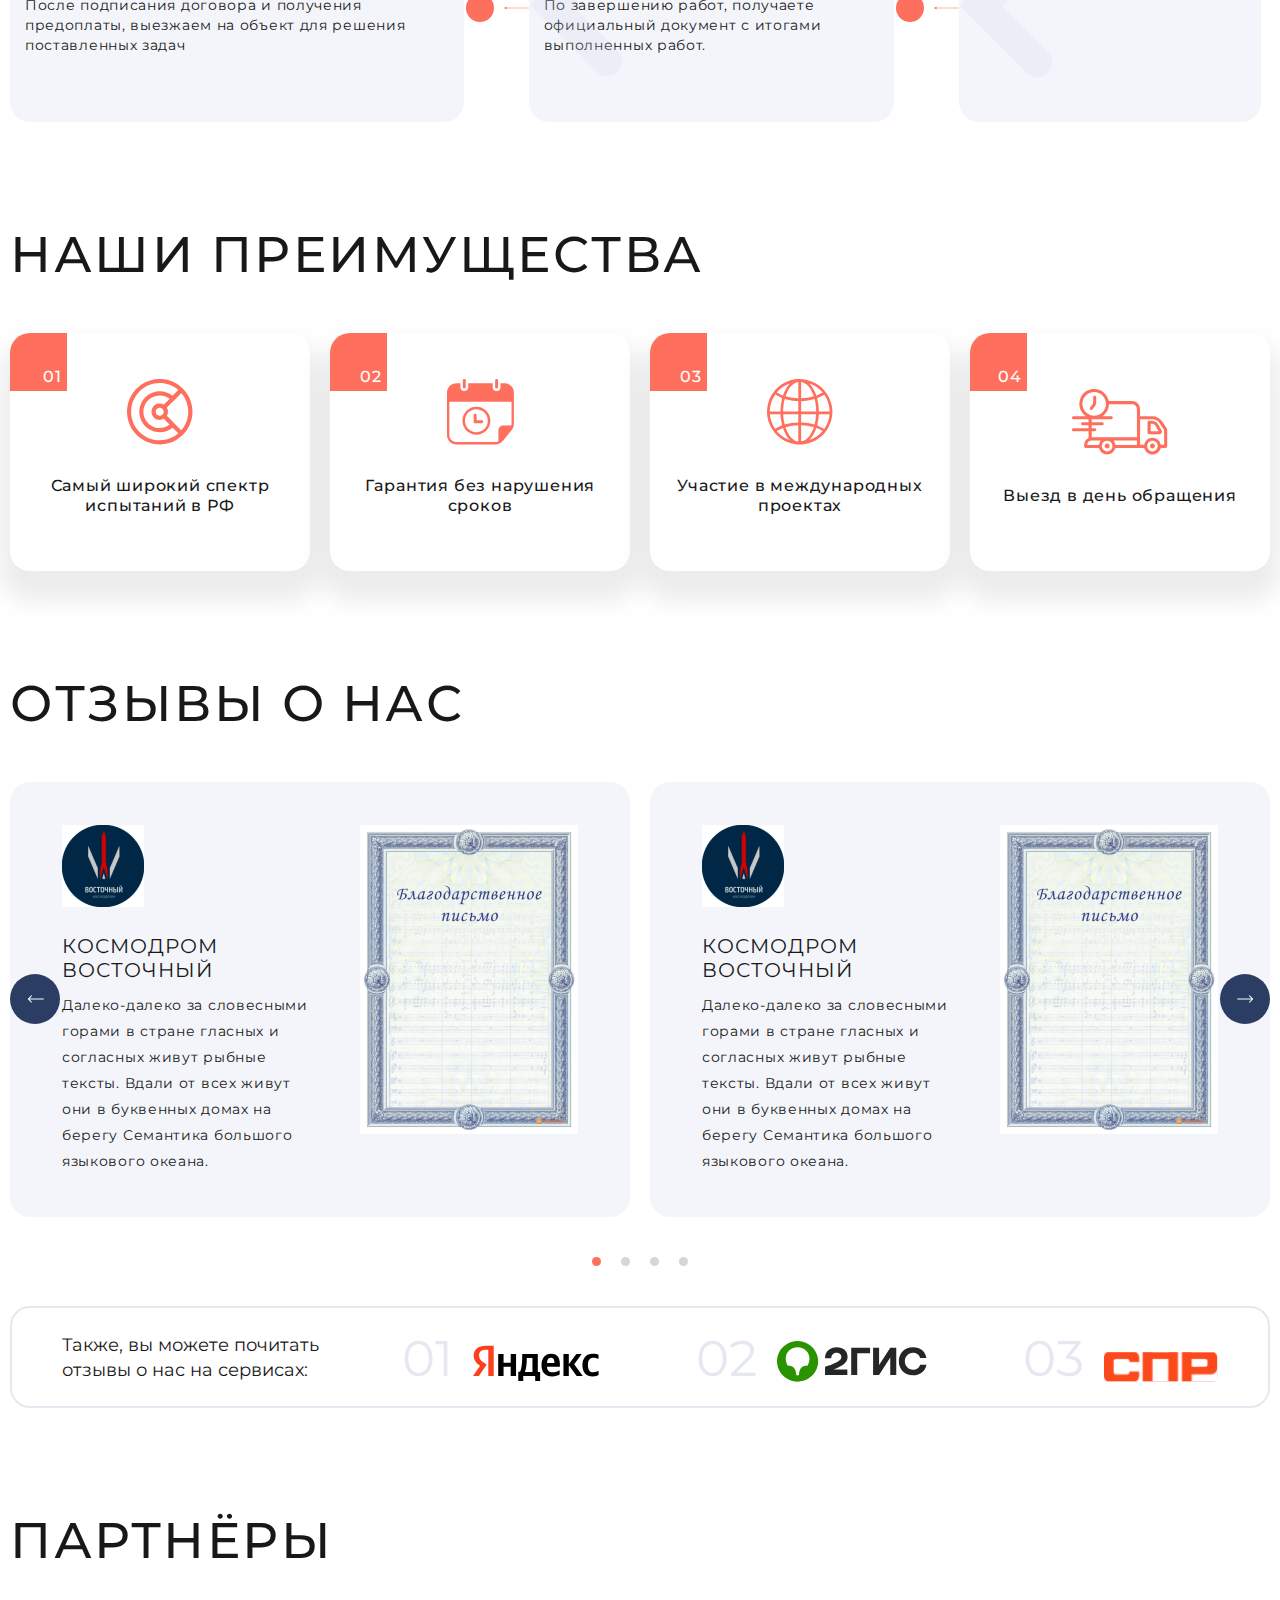
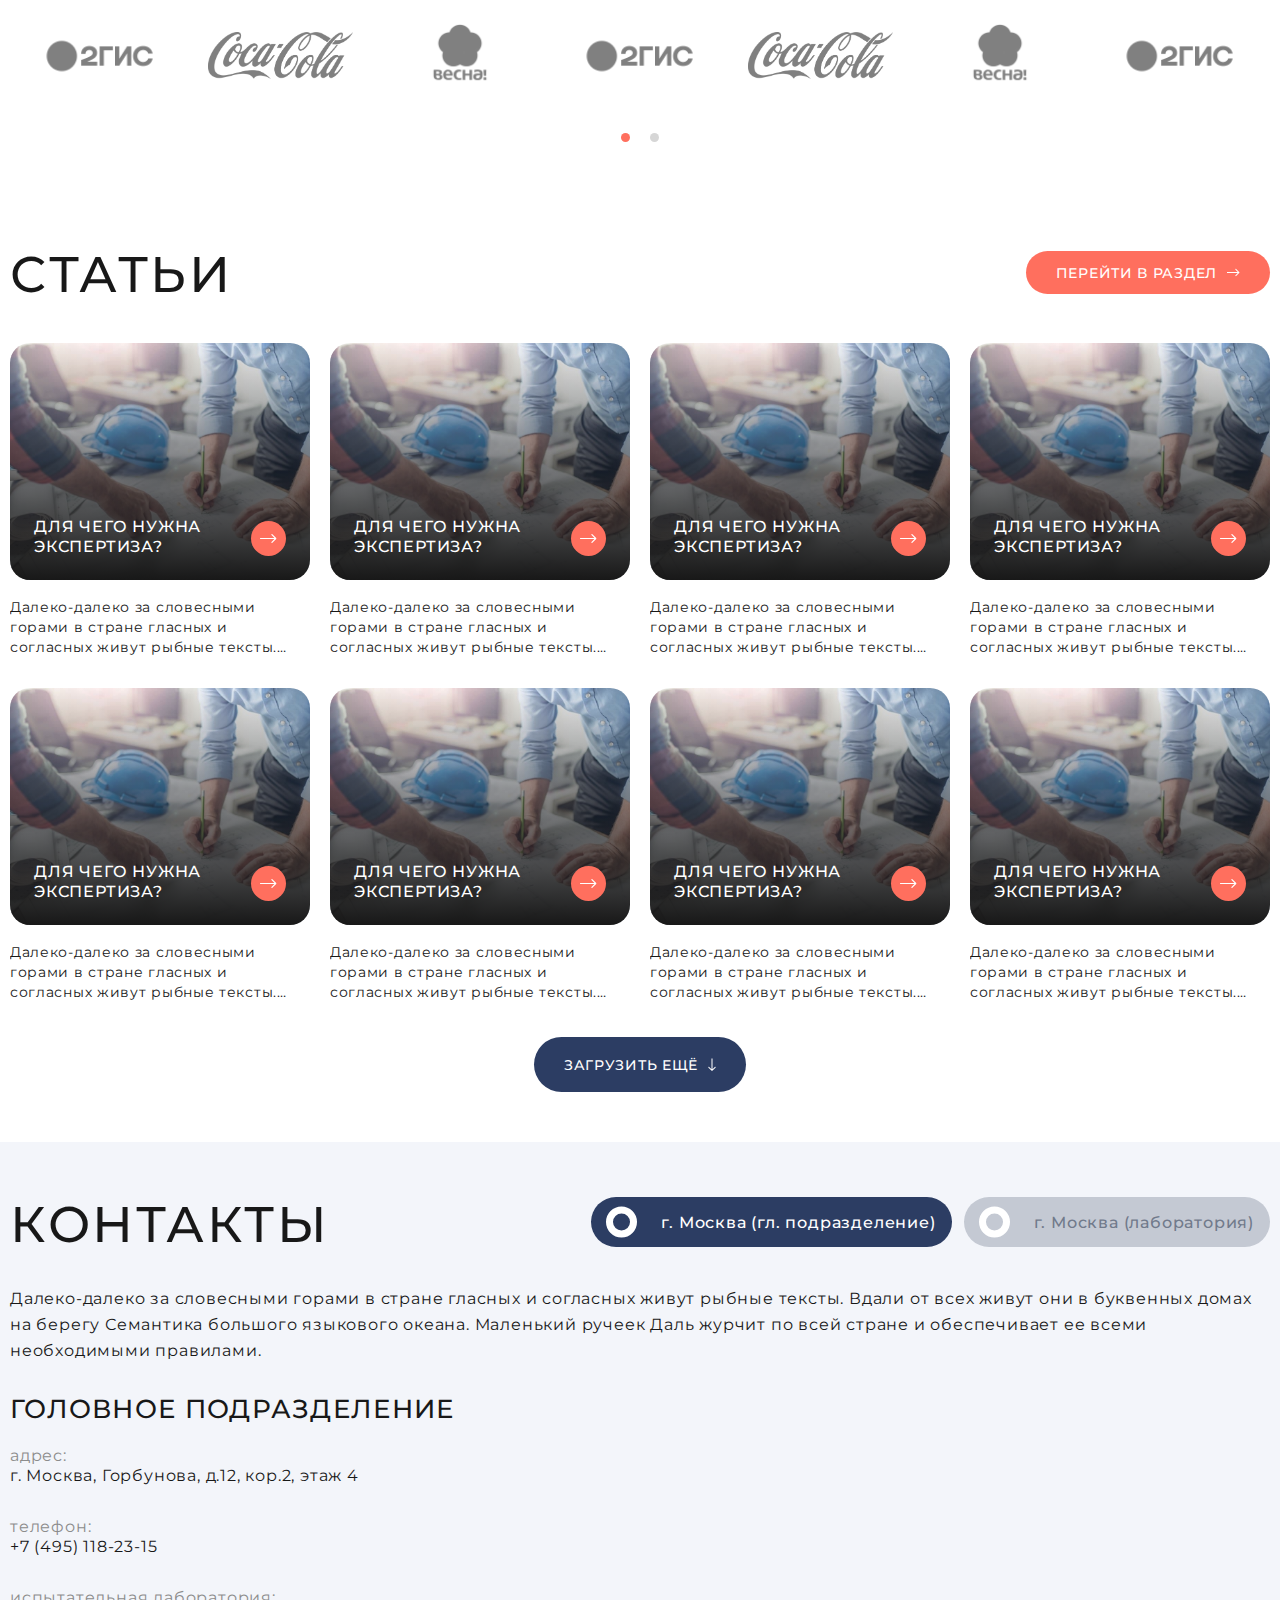
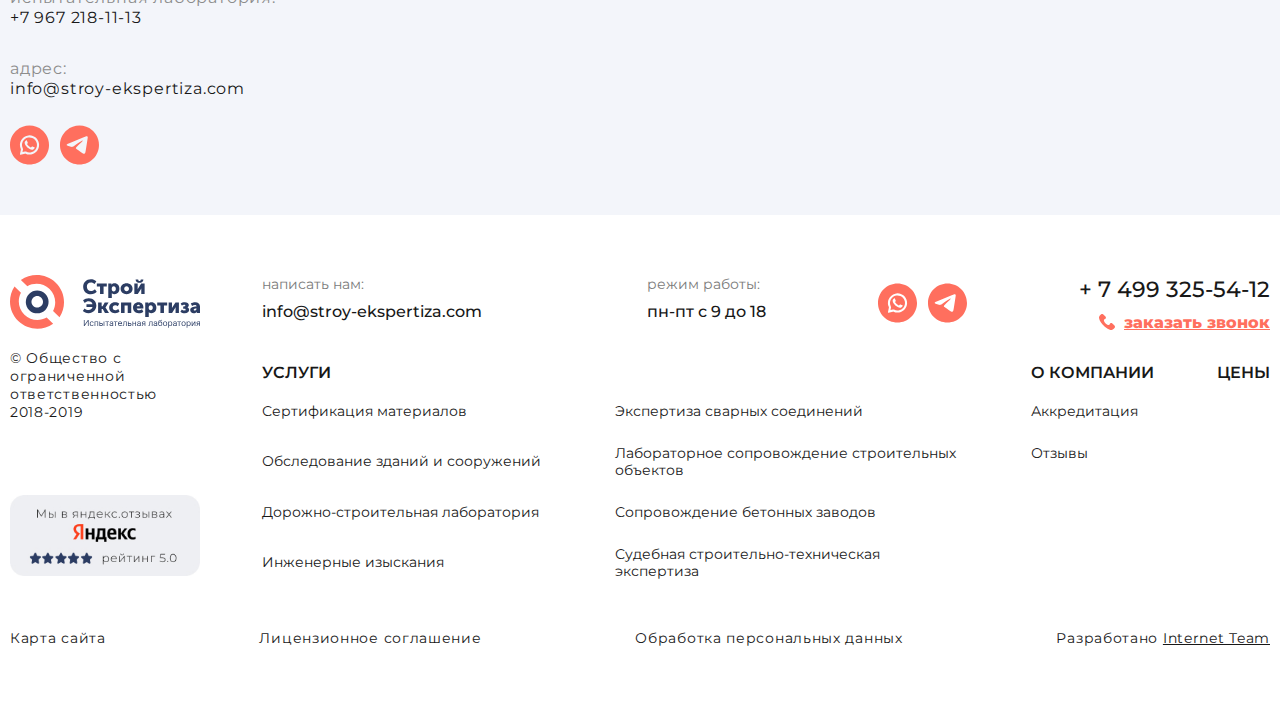
==== commit d81e154e: "fix" ====
--- a/pages/index.html
+++ b/pages/index.html
@@ -2072,55 +2072,100 @@
 
             <section class="contacts">
                 <div class="container">
-                    <div class="contacts__content">
+                    <div class="contacts__content tabs">
                         <h2 class="caption caption--h2">контакты</h2>
-                        <div class="contacts-controls">
-                            <div class="contacts-check">
-                                <input type="radio" id="cn1" name="maps" checked>
-                                <label for="cn1">г. Москва (гл. подразделение)</label>
-                            </div>
-                            <div class="contacts-check">
-                                <input type="radio" id="cn2" name="maps">
-                                <label for="cn2">г. Москва (лаборатория)</label>
-                            </div>
-                        </div>
-                        <p>Далеко-далеко за словесными горами в стране гласных и согласных живут рыбные тексты. Вдали от
-                            всех живут они в буквенных домах на берегу Семантика большого языкового океана. Маленький
-                            ручеек Даль журчит по всей стране и обеспечивает ее всеми необходимыми правилами. </p>
-                        <div class="contacts__row">
-                            <div class="contacts__col">
-                                <span class="caption caption--h3">гОЛОВНОе ПОДРАЗДЕЛЕНИе</span>
-                                <ul class="contacts__info">
-                                    <li>
-                                        <span class="title">адрес:</span>
-                                        <p>г. Москва, Горбунова, д.12, кор.2, этаж 4</p>
-                                    </li>
-                                    <li>
-                                        <span class="title">телефон:</span>
-                                        <a href="tel:+74951182315">+7 (495) 118-23-15</a>
-                                    </li>
-                                    <li>
-                                        <span class="title">испытательная лаборатория:</span>
-                                        <a href="tel:+79672181113">+7 967 218-11-13</a>
-                                    </li>
-                                    <li>
-                                        <span class="title">адрес:</span>
-                                        <a href="mailto:info@stroy-ekspertiza.com">info@stroy-ekspertiza.com</a>
-                                    </li>
-                                </ul>
-                                <ul class="social">
-                                    <li>
-                                        <a href="#" class="icon-custom icon-custom--whatsapp"></a>
-                                    </li>
-                                    <li>
-                                        <a href="#" class="icon-custom icon-custom--telegram"></a>
-                                    </li>
-                                </ul>
-                            </div>
-                            <div class="contacts__col contacts__map">
-                                <iframe
-                                    src="https://yandex.ru/map-widget/v1/?um=constructor%3A6a4aaca0d0b3cd8765bbe490754ac399c8ffaede93cef18d590c6df20e01573a&amp;source=constructor"
-                                    width="100%" height="100%" frameborder="0"></iframe>
+                        <ul class="contacts-controls">
+                            <li class="contacts-check">
+                                <a href="#tab1" class="contacts-check__link">г. Москва (гл. подразделение)</a>
+                            </li>
+                            <li class="contacts-check">
+                                <a href="#tab2" class="contacts-check__link">г. Москва (лаборатория)</a>
+                            </li>
+                        </ul>
+                        <div class="tabs-body" id="tab1">
+                            <p>Далеко-далеко за словесными горами в стране гласных и согласных живут рыбные тексты.
+                                Вдали от
+                                всех живут они в буквенных домах на берегу Семантика большого языкового океана.
+                                Маленький
+                                ручеек Даль журчит по всей стране и обеспечивает ее всеми необходимыми правилами. </p>
+                            <div class="contacts__row">
+                                <div class="contacts__col">
+                                    <span class="caption caption--h3">гОЛОВНОе ПОДРАЗДЕЛЕНИе</span>
+                                    <ul class="contacts__info">
+                                        <li>
+                                            <span class="title">адрес:</span>
+                                            <p>г. Москва, Горбунова, д.12, кор.2, этаж 4</p>
+                                        </li>
+                                        <li>
+                                            <span class="title">телефон:</span>
+                                            <a href="tel:+74951182315">+7 (495) 118-23-15</a>
+                                        </li>
+                                        <li>
+                                            <span class="title">испытательная лаборатория:</span>
+                                            <a href="tel:+79672181113">+7 967 218-11-13</a>
+                                        </li>
+                                        <li>
+                                            <span class="title">адрес:</span>
+                                            <a href="mailto:info@stroy-ekspertiza.com">info@stroy-ekspertiza.com</a>
+                                        </li>
+                                    </ul>
+                                    <ul class="social">
+                                        <li>
+                                            <a href="#" class="icon-custom icon-custom--whatsapp"></a>
+                                        </li>
+                                        <li>
+                                            <a href="#" class="icon-custom icon-custom--telegram"></a>
+                                        </li>
+                                    </ul>
+                                </div>
+                                <div class="contacts__col contacts__map">
+                                    <iframe
+                                        src="https://yandex.ru/map-widget/v1/?um=constructor%3A6a4aaca0d0b3cd8765bbe490754ac399c8ffaede93cef18d590c6df20e01573a&amp;source=constructor"
+                                        width="100%" height="100%" frameborder="0"></iframe>
+                                </div>
+                            </div>
+                        </div>
+                        <div class="tabs-body" id="tab2">
+                            <p>Далеко-далеко за словесными горами в стране гласных и согласных живут рыбные тексты.
+                                Вдали от
+                                всех живут они в буквенных домах на берегу Семантика большого языкового океана.
+                                Маленький
+                                ручеек Даль журчит по всей стране и обеспечивает ее всеми необходимыми правилами. </p>
+                            <div class="contacts__row">
+                                <div class="contacts__col">
+                                    <span class="caption caption--h3">гОЛОВНОе ПОДРАЗДЕЛЕНИе  222</span>
+                                    <ul class="contacts__info">
+                                        <li>
+                                            <span class="title">адрес:</span>
+                                            <p>г. Москва, Горбунова, д.12, кор.2, этаж 4</p>
+                                        </li>
+                                        <li>
+                                            <span class="title">телефон:</span>
+                                            <a href="tel:+74951182315">+7 (495) 118-23-15</a>
+                                        </li>
+                                        <li>
+                                            <span class="title">испытательная лаборатория:</span>
+                                            <a href="tel:+79672181113">+7 967 218-11-13</a>
+                                        </li>
+                                        <li>
+                                            <span class="title">адрес:</span>
+                                            <a href="mailto:info@stroy-ekspertiza.com">info@stroy-ekspertiza.com</a>
+                                        </li>
+                                    </ul>
+                                    <ul class="social">
+                                        <li>
+                                            <a href="#" class="icon-custom icon-custom--whatsapp"></a>
+                                        </li>
+                                        <li>
+                                            <a href="#" class="icon-custom icon-custom--telegram"></a>
+                                        </li>
+                                    </ul>
+                                </div>
+                                <div class="contacts__col contacts__map">
+                                    <iframe
+                                        src="https://yandex.ru/map-widget/v1/?um=constructor%3A6a4aaca0d0b3cd8765bbe490754ac399c8ffaede93cef18d590c6df20e01573a&amp;source=constructor"
+                                        width="100%" height="100%" frameborder="0"></iframe>
+                                </div>
                             </div>
                         </div>
                     </div>
--- a/css/style.css
+++ b/css/style.css
@@ -796,6 +796,7 @@
   border-radius: 50%;
   transform: translateY(calc(-50% - 25px));
   transition: background-color 0.3s;
+  z-index: 1;
 }
 .swiper-button-prev.swiper-button-disabled,
 .swiper-button-next.swiper-button-disabled {
@@ -2491,6 +2492,10 @@
 .contacts .social .icon-custom--whatsapp {
   background-image: url(../img/svg/ic-whatsapp-color-site.svg);
 }
+.contacts .tabs-body {
+  width: 100%;
+}
+
 .contacts__content {
   display: flex;
   flex-wrap: wrap;
@@ -2511,14 +2516,11 @@
   line-height: 26px;
   letter-spacing: 0.05em;
 }
-.contacts-check input {
-  display: none;
-}
-.contacts-check input:checked + label {
+.contacts-check.active .contacts-check__link {
   color: #fff;
   background-color: rgb(44, 61, 99);
 }
-.contacts-check label {
+.contacts-check .contacts-check__link {
   position: relative;
   cursor: pointer;
   color: rgb(113, 122, 139);
@@ -2529,7 +2531,7 @@
   transition: all 0.3s;
   padding-left: 70px;
 }
-.contacts-check label::before {
+.contacts-check .contacts-check__link::before {
   content: "";
   position: absolute;
   -webkit-transition: all 0.3s;
@@ -2550,6 +2552,7 @@
   flex-wrap: wrap;
   justify-content: space-between;
   width: 100%;
+  margin-top: 30px;
 }
 
 .contacts__info {
@@ -3768,6 +3771,14 @@
   transition: opacity 0.5s;
 }
 
+.accredit-section {
+  width: 100%;
+  overflow: hidden;
+}
+.accredit-section .swiper-pagination {
+  margin-top: 40px;
+}
+
 @media (max-width: 1619px) {
   .container {
     max-width: 1290px;
@@ -4436,9 +4447,6 @@
   }
   .article-list {
     grid-template-columns: 1fr 1fr;
-  }
-  .contacts-controls {
-    order: 3;
   }
   .contacts__row {
     order: 4;
@@ -4781,6 +4789,9 @@
   .objects-section .tabs-links {
     justify-content: center;
   }
+  .accredit-section .swiper-pagination {
+    margin-top: 20px;
+  }
 }
 @media (max-width: 639px) {
   .header .logo {
@@ -4984,13 +4995,18 @@
     width: 100%;
     max-width: 100%;
   }
-  .contacts-check label {
-    padding: 10px 10px 10px 60px;
-    font-size: 14px;
-    line-height: 20px;
+  .contacts-check .contacts-check__link {
+    padding: 10px 10px 10px 50px;
+    font-size: 12px;
+    line-height: 18px;
   }
   .contacts__map {
     height: 280px;
+  }
+  .contacts-check .contacts-check__link::before {
+    width: 25px;
+    height: 25px;
+    left: 10px;
   }
   .requisites-content__left.main-info li {
     width: 100%;
